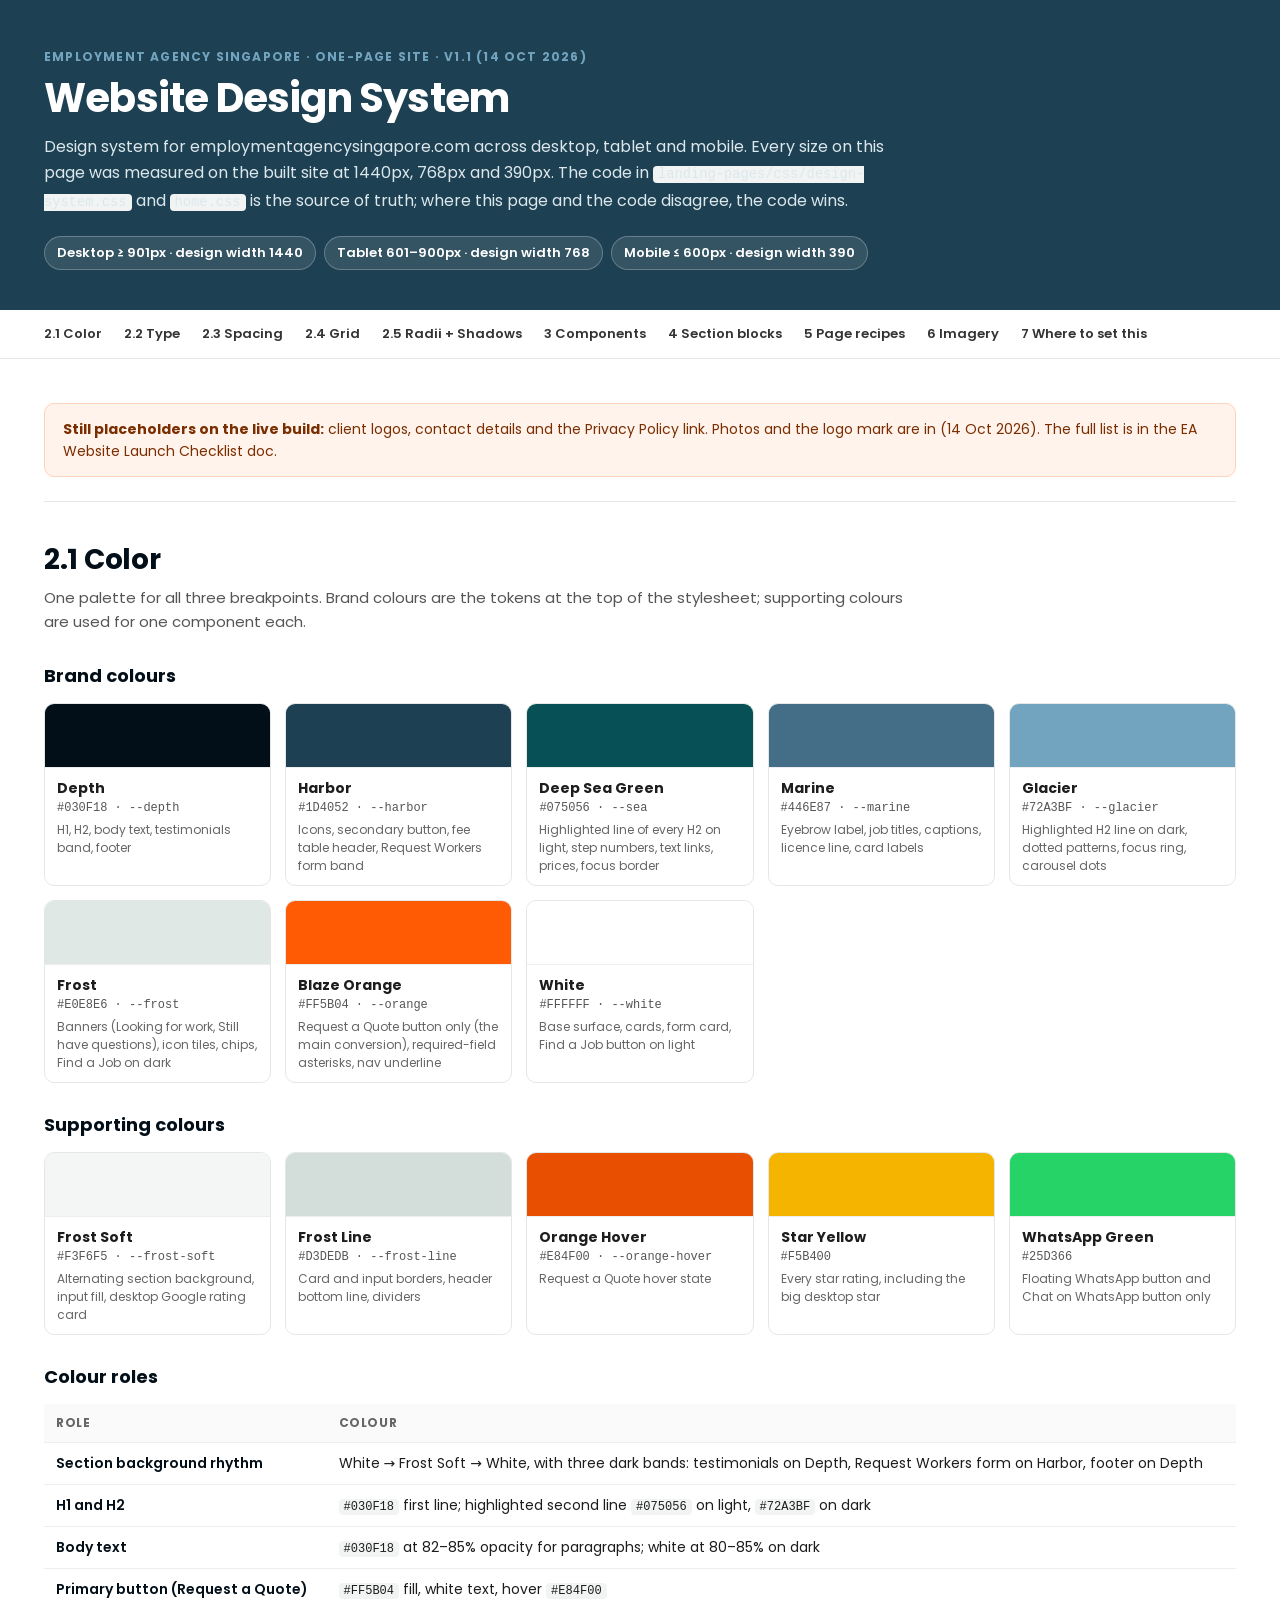
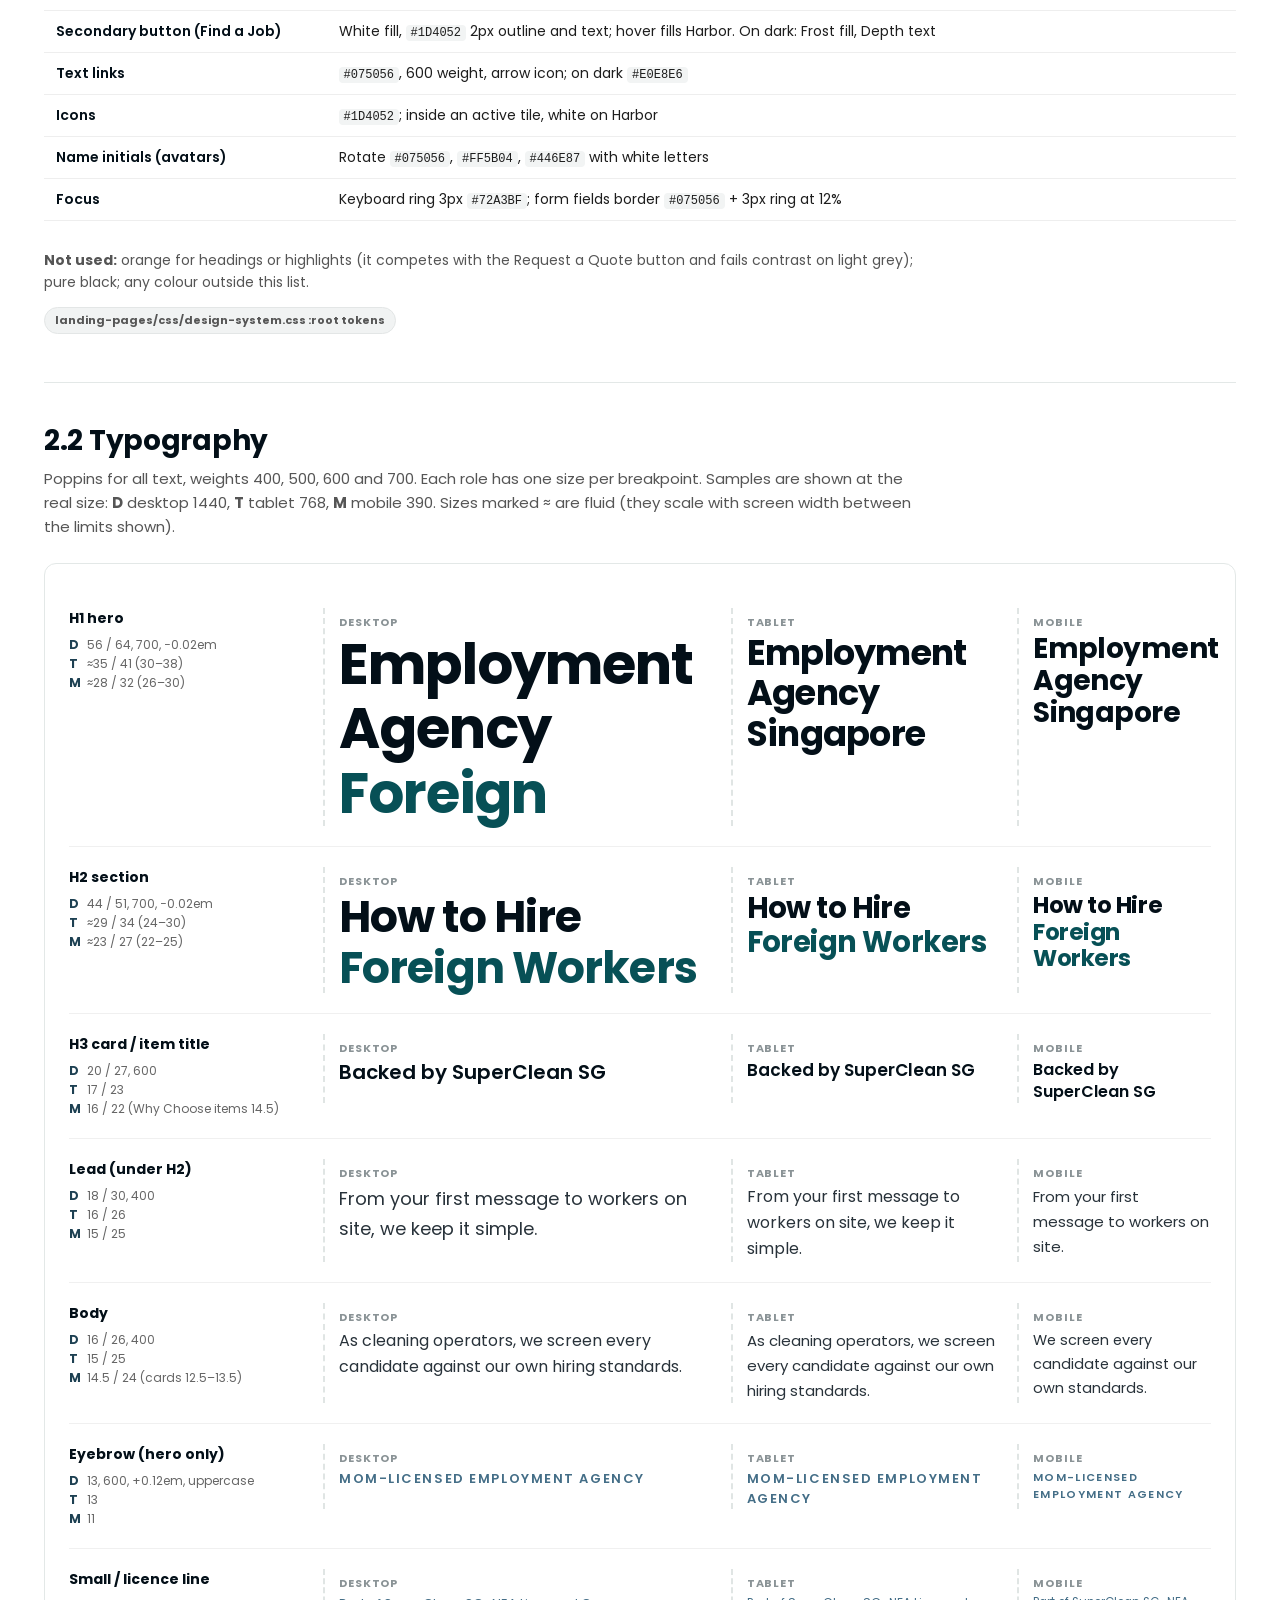
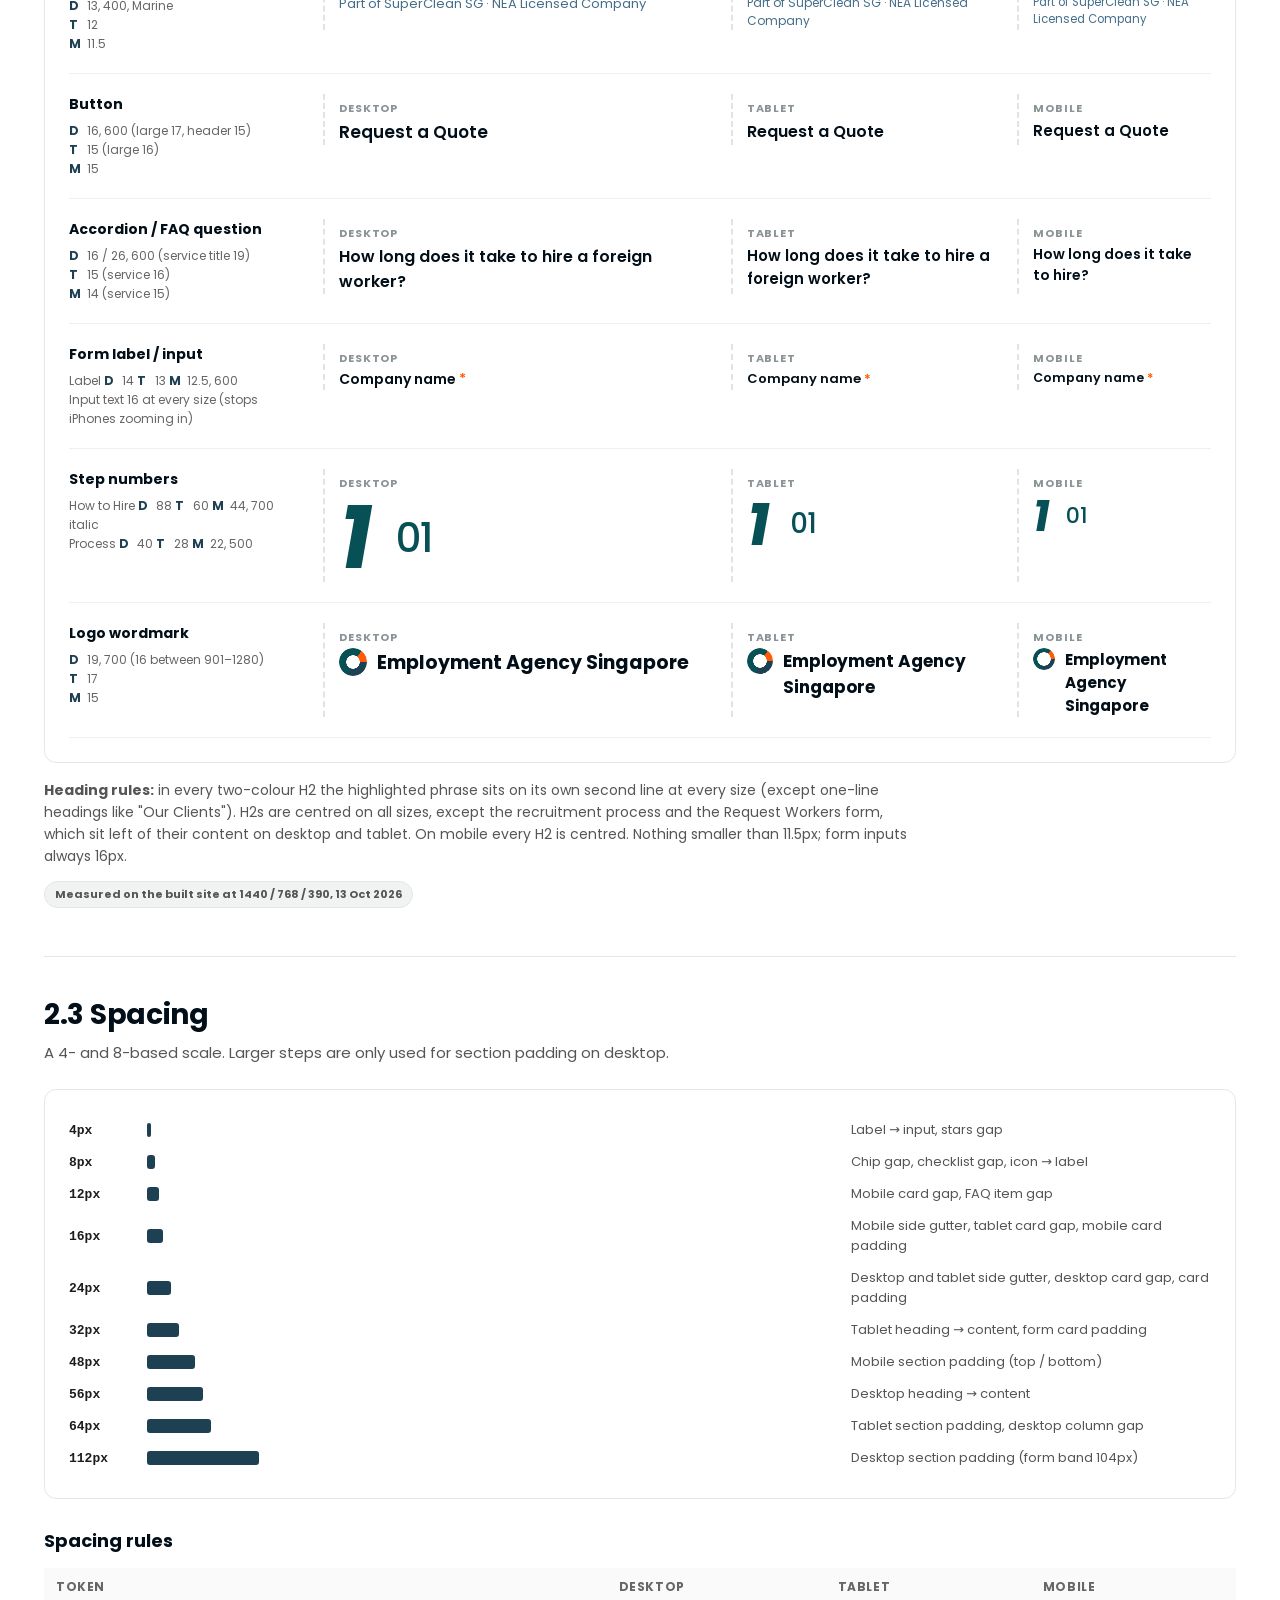
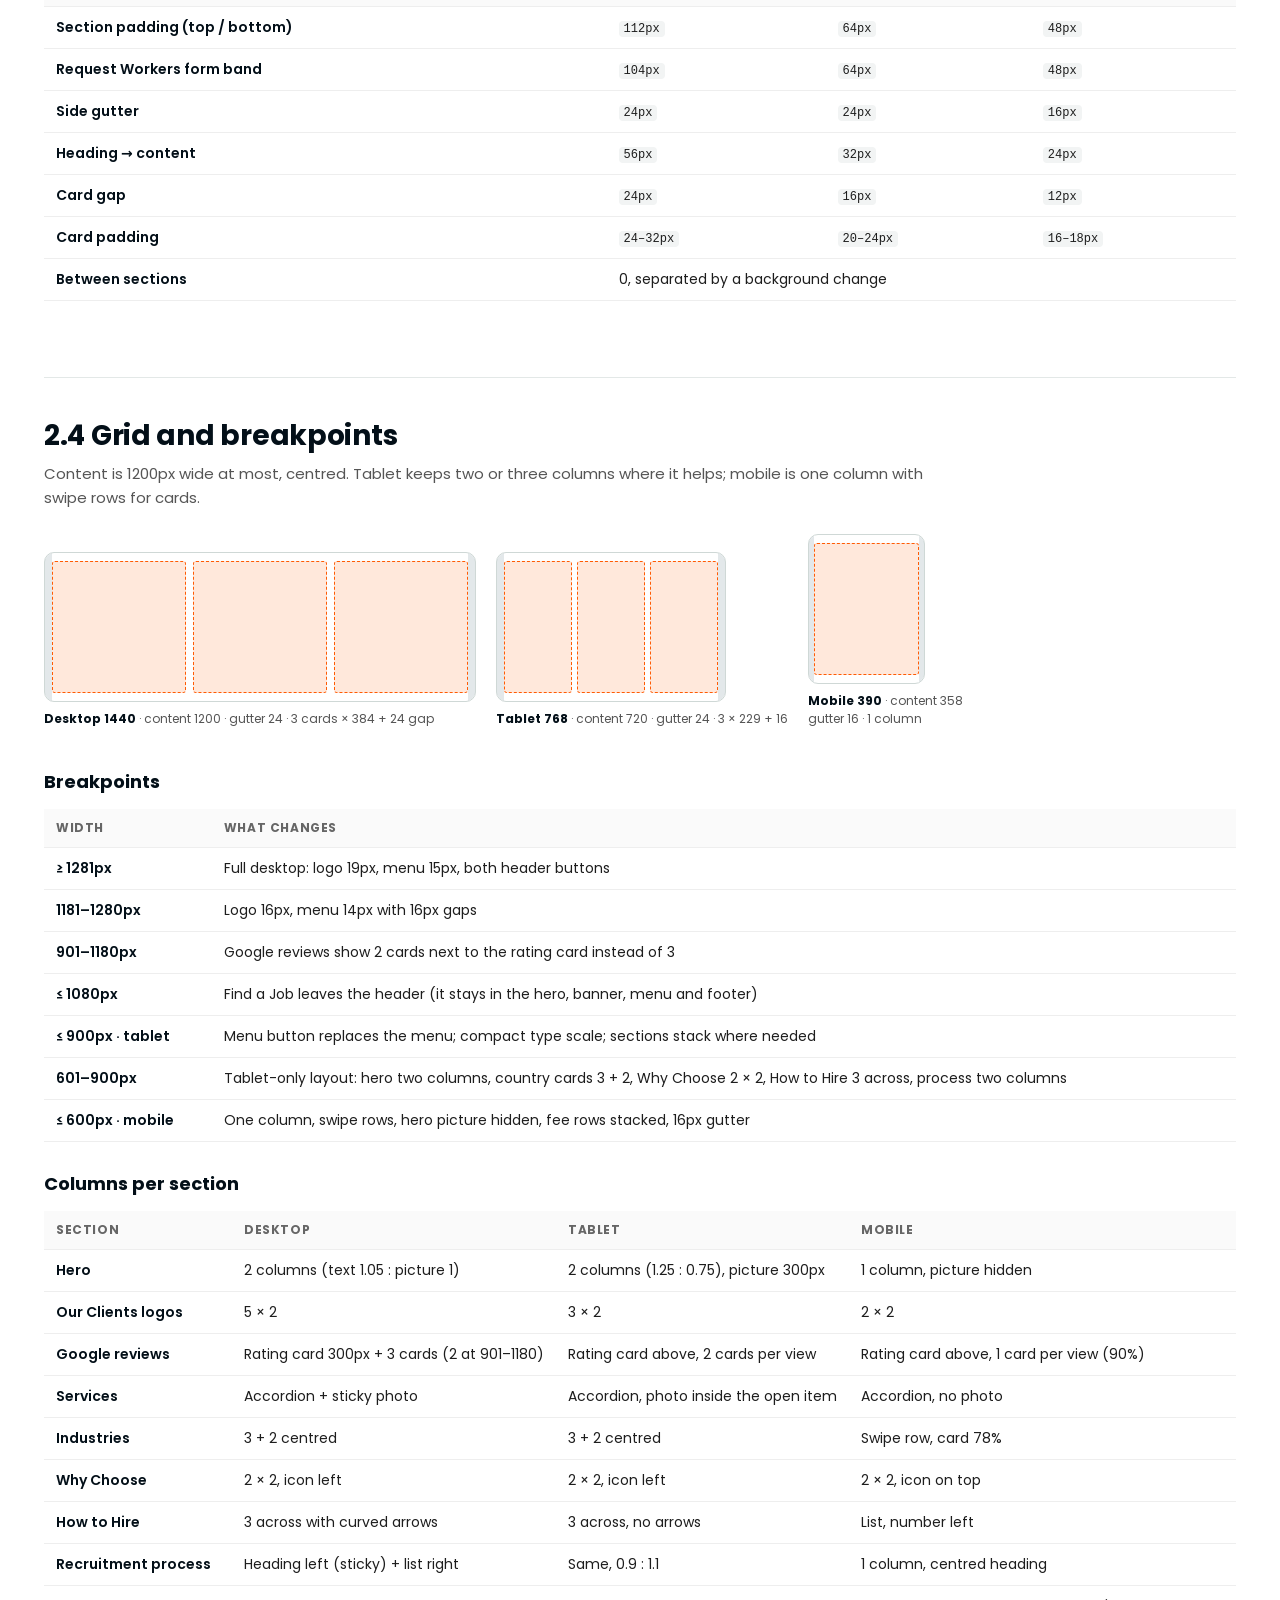
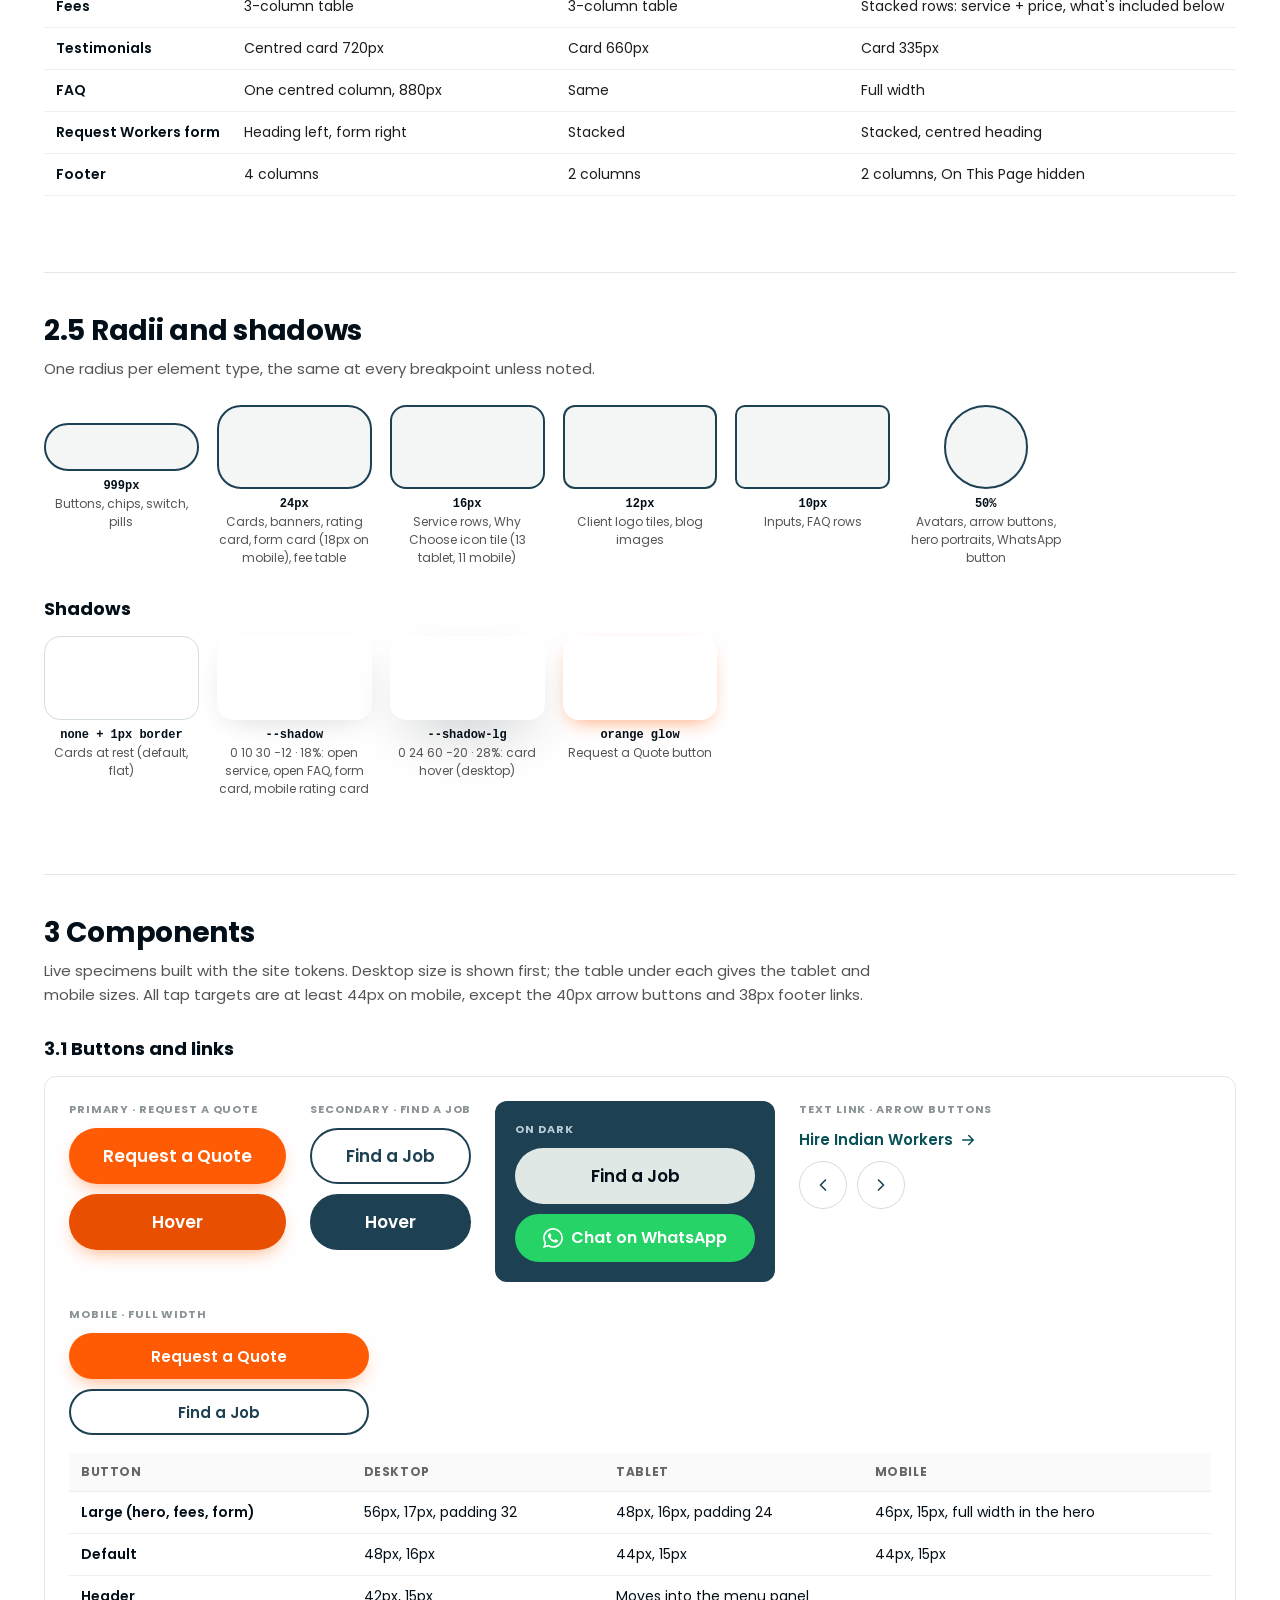
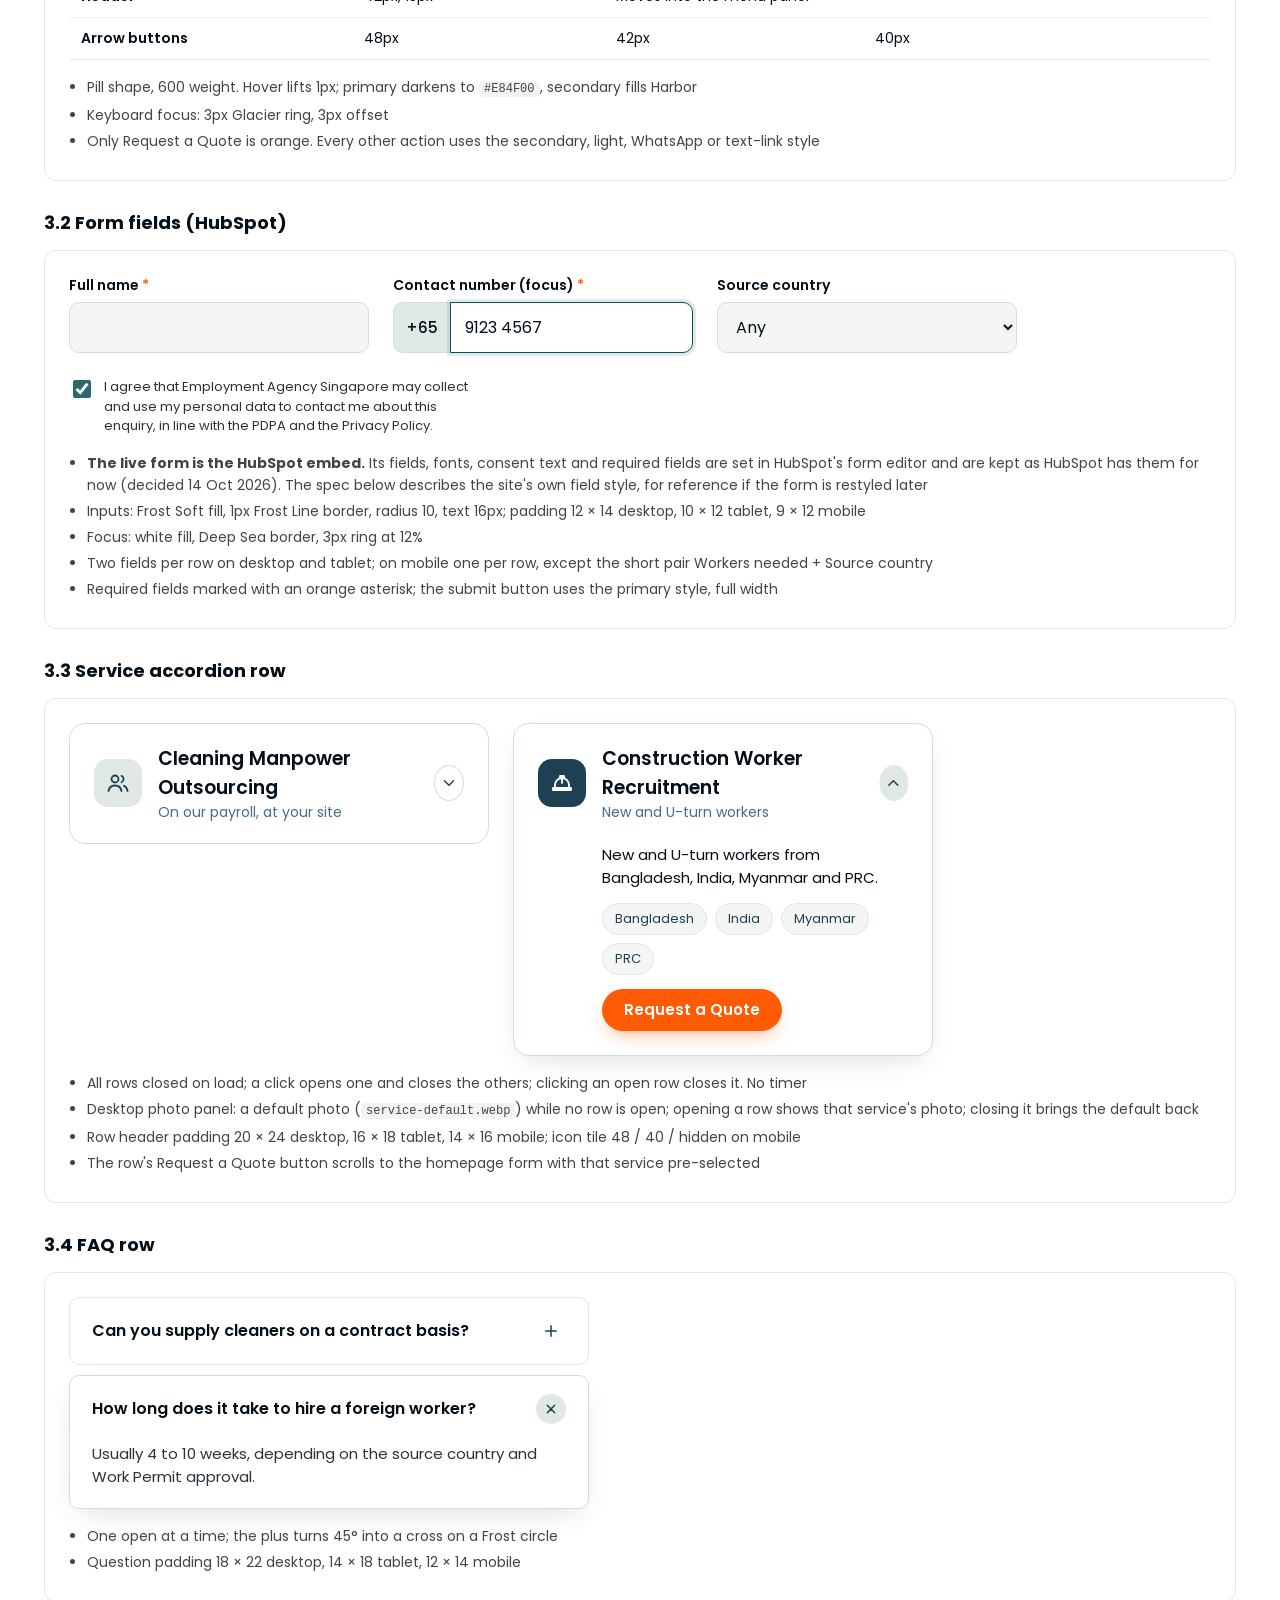
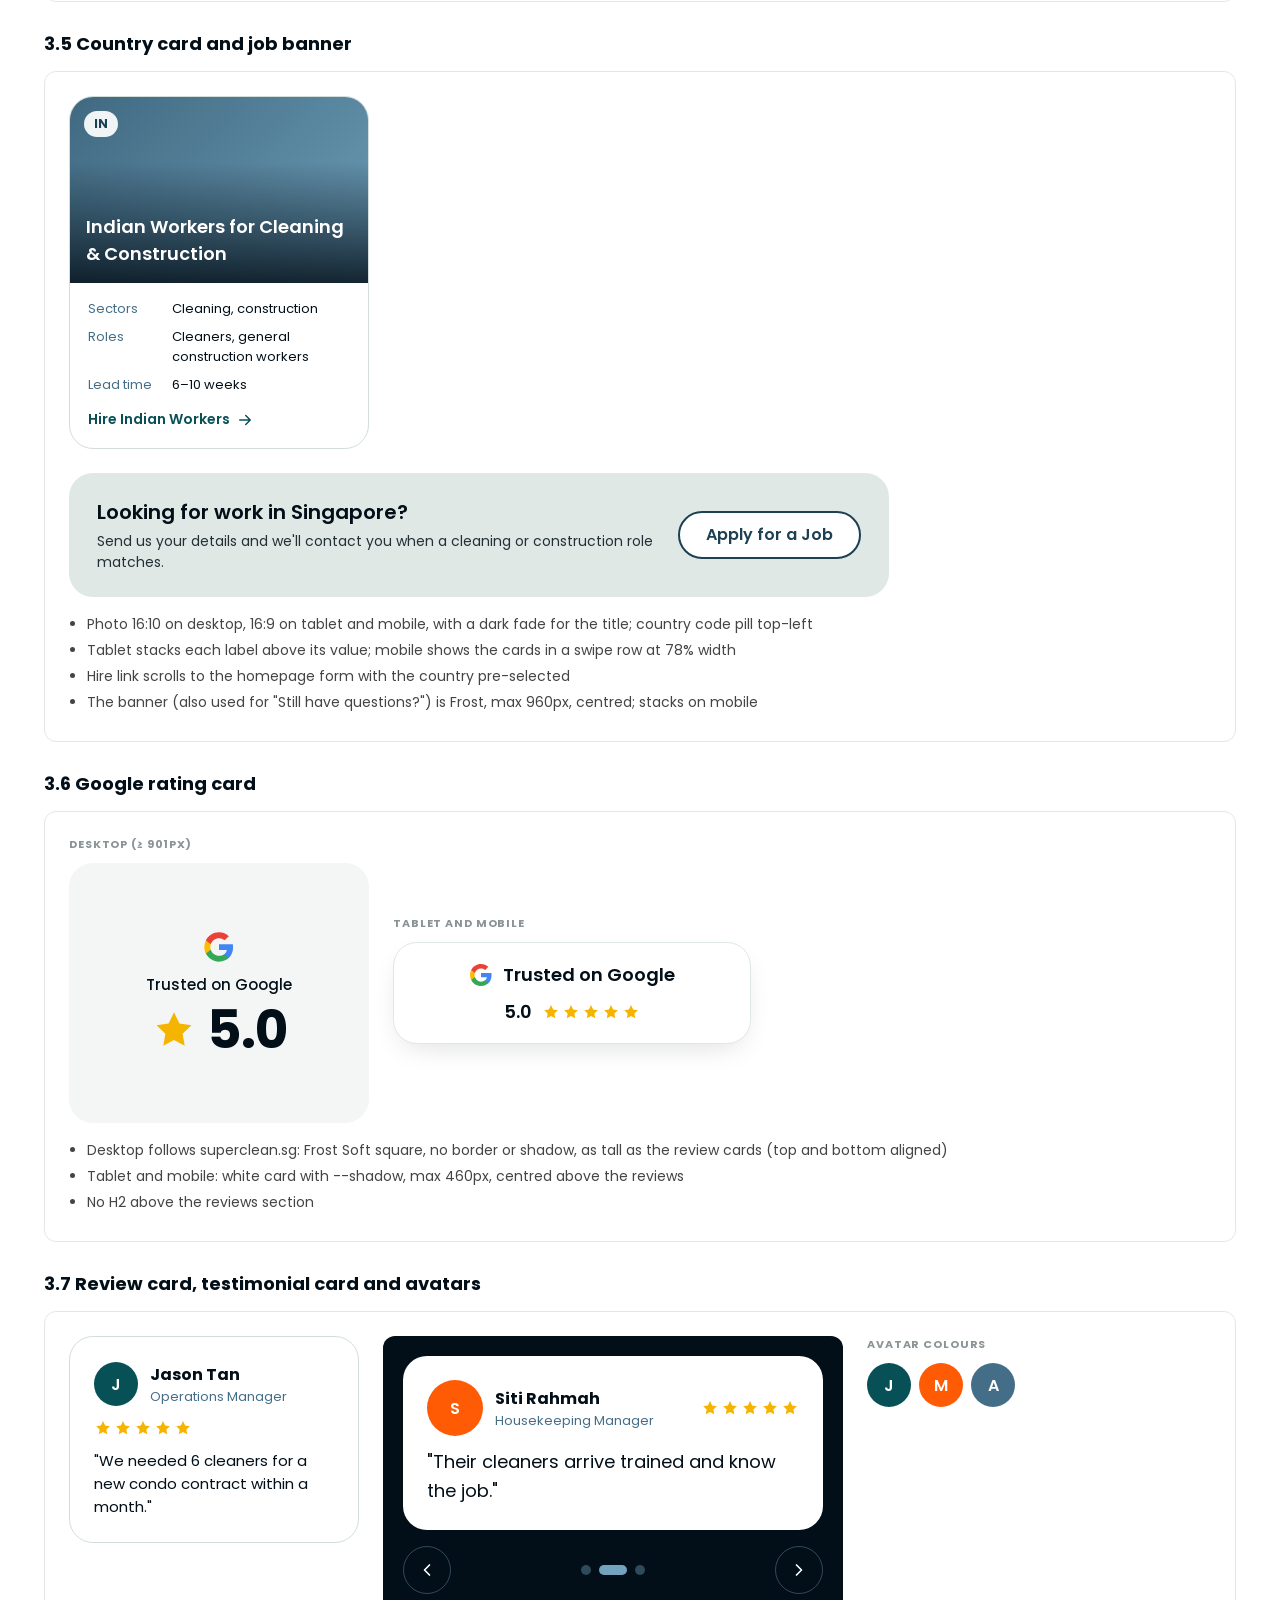
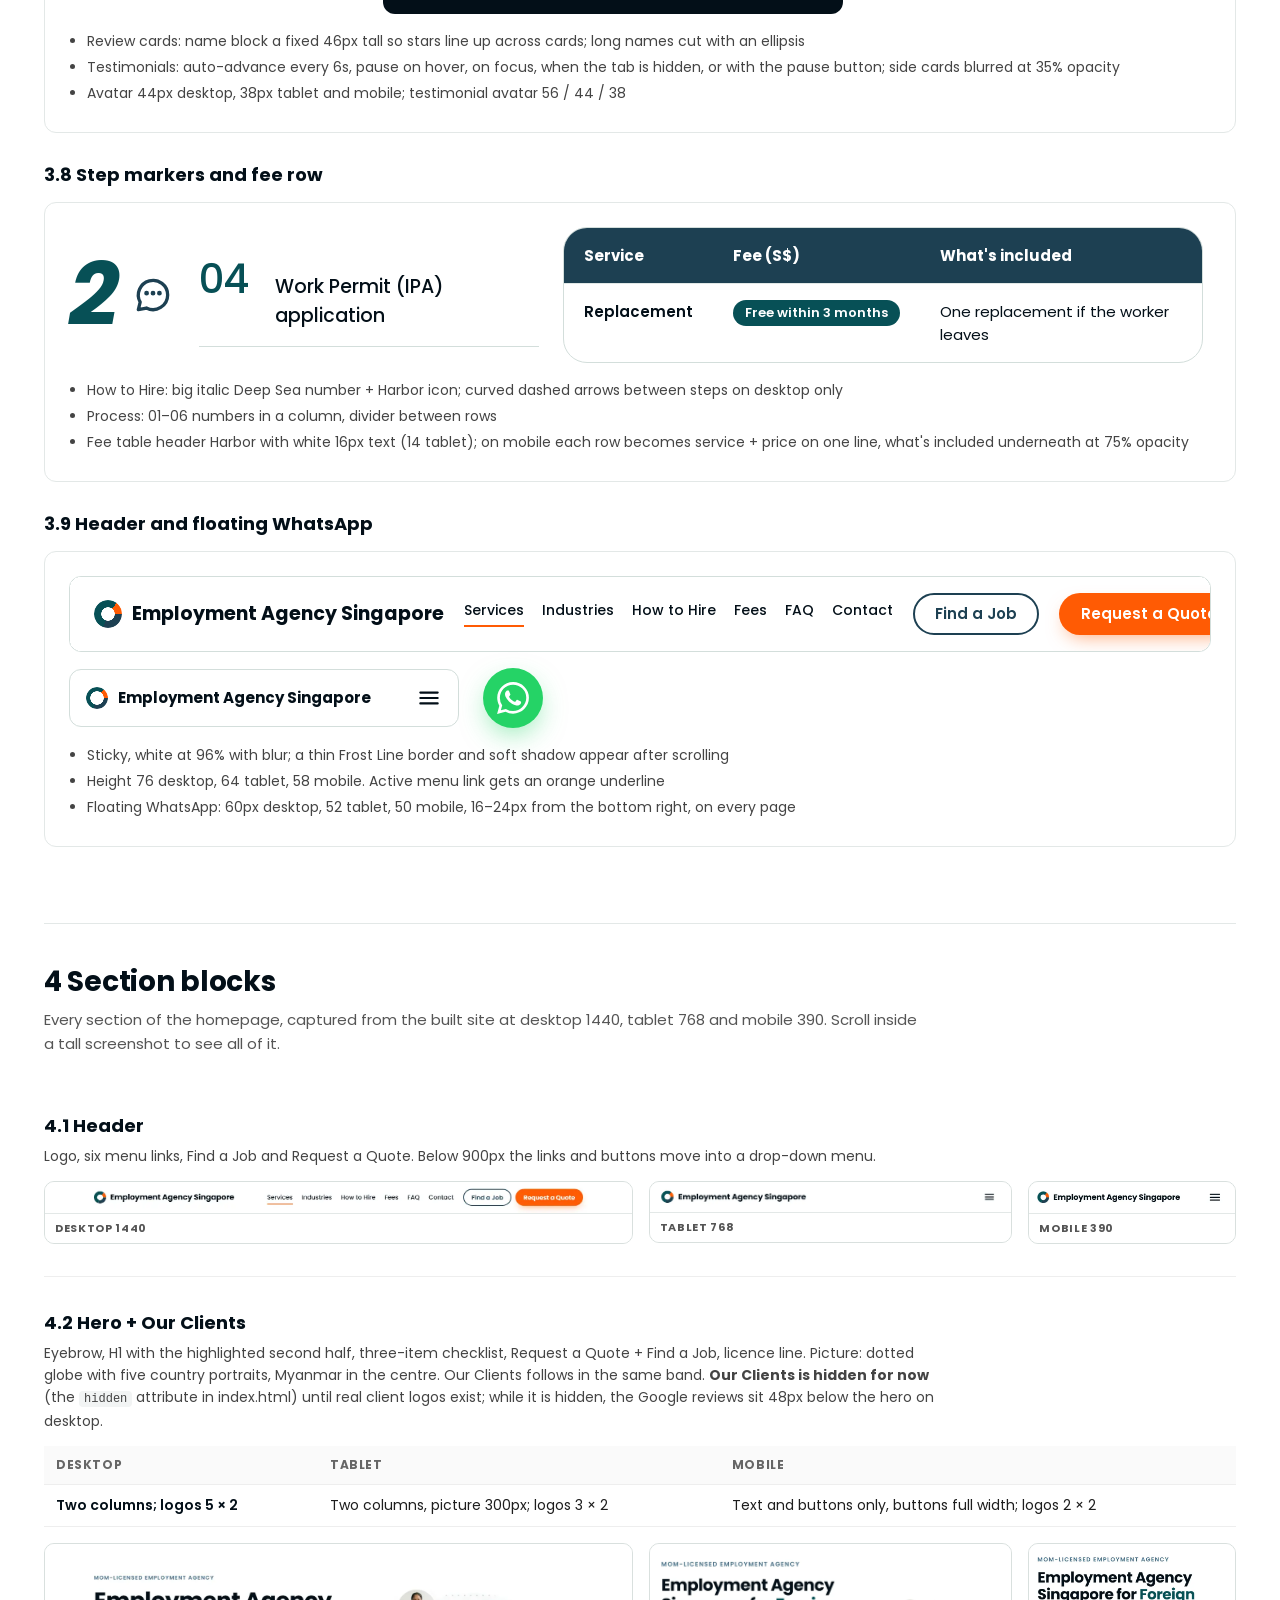
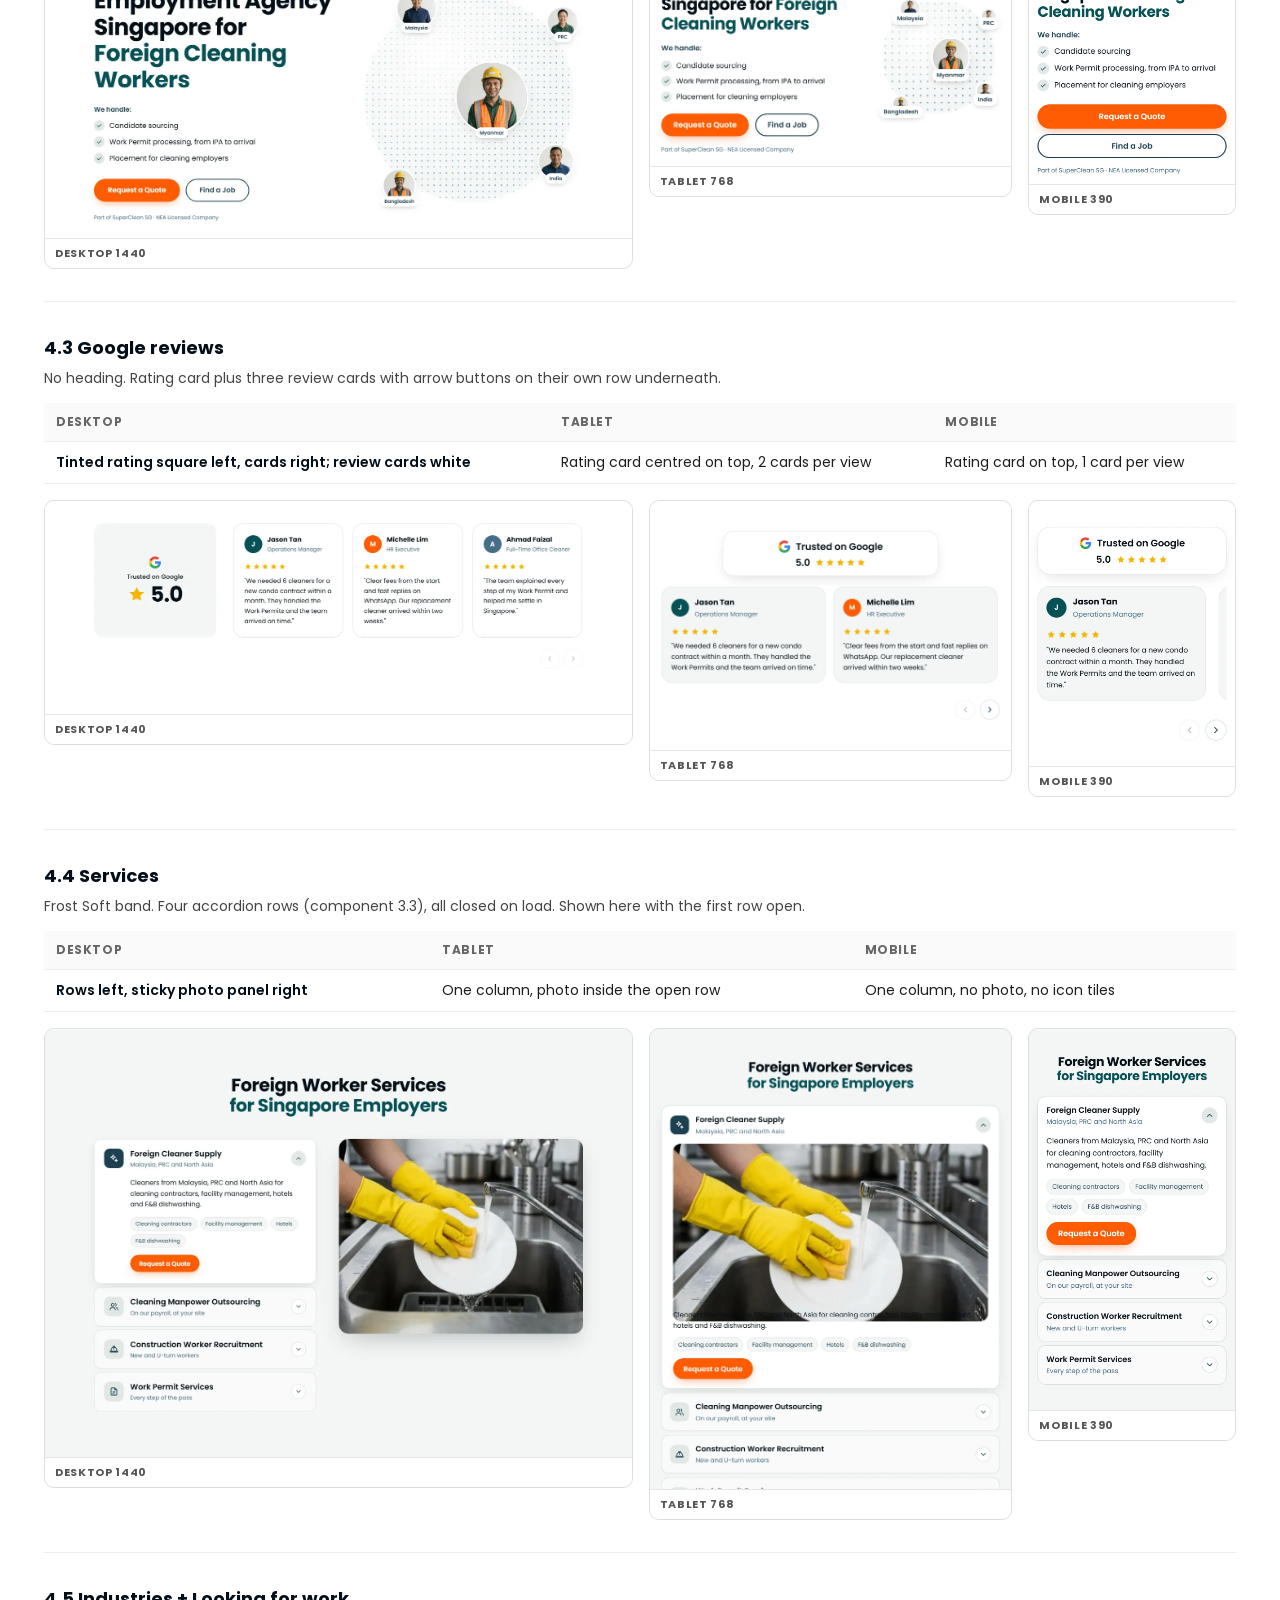
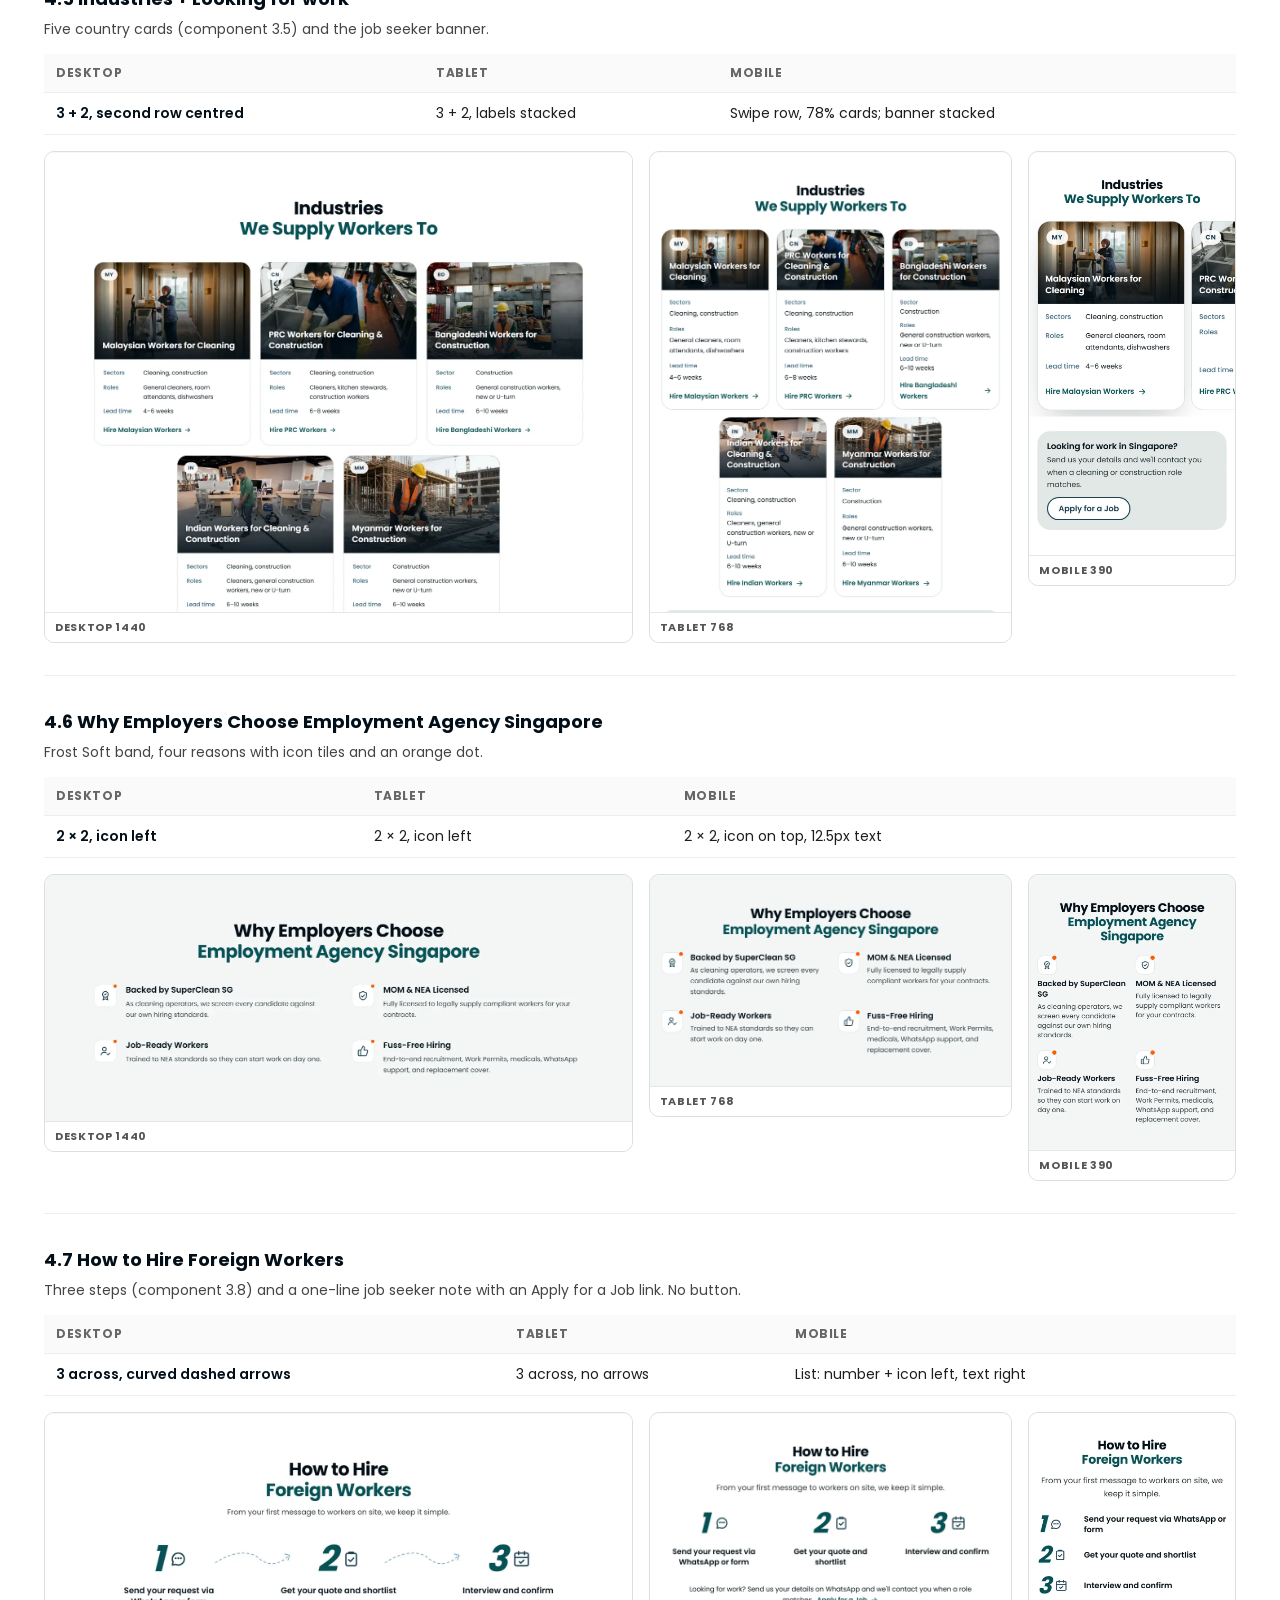
==== process/design-system.html @ 19129806 "New photos: Malaysia, Myanmar, India heroes; services default; Bangladesh - Hero portraits for Malay" ====
<!DOCTYPE html>
<html lang="en">
<head>
<meta charset="utf-8">
<meta name="viewport" content="width=device-width, initial-scale=1">
<title>Employment Agency Singapore Design System</title>
<link rel="preconnect" href="https://fonts.googleapis.com">
<link rel="preconnect" href="https://fonts.gstatic.com" crossorigin>
<link href="https://fonts.googleapis.com/css2?family=Poppins:wght@400;500;600;700&display=swap" rel="stylesheet">
<style>
/* ---------- Doc chrome (same layout as the SuperClean SG design-system pages) ---------- */
*{box-sizing:border-box}
[id]{scroll-margin-top:64px}
body{margin:0;font-family:Poppins,system-ui,sans-serif;color:#1d1d1d;background:#fff;-webkit-font-smoothing:antialiased}
code{font-family:ui-monospace,SFMono-Regular,Menlo,monospace;font-size:.86em;background:#f2f4f4;padding:1px 5px;border-radius:4px}
.ds-header{background:#1D4052;color:#fff}
.ds-header-inner{max-width:1240px;margin:0 auto;padding:48px 24px 40px}
.ds-kicker{margin:0 0 8px;font-size:12px;font-weight:700;letter-spacing:.1em;text-transform:uppercase;color:#72A3BF}
.ds-header h1{margin:0 0 12px;font-size:40px;line-height:48px;font-weight:700;letter-spacing:-.02em}
.lede{max-width:860px;margin:0 0 20px;font-size:16px;line-height:26px;color:#DCE7EC}
.bp-pills{display:flex;flex-wrap:wrap;gap:8px}
.bp-pills span{padding:6px 12px;border-radius:100px;font-size:13px;font-weight:600;background:rgba(255,255,255,.1);border:1px solid rgba(255,255,255,.25)}
.ds-nav{position:sticky;top:0;z-index:50;background:#fff;border-bottom:1px solid #e3e8e7}
.ds-nav-inner{max-width:1240px;margin:0 auto;padding:0 24px;display:flex;gap:22px;overflow-x:auto}
.ds-nav a{flex:none;padding:14px 0 12px;font-size:13px;font-weight:600;color:#333;text-decoration:none;border-bottom:2px solid transparent}
.ds-nav a:hover{color:#030F18;border-bottom-color:#FF5B04}
main{max-width:1240px;margin:0 auto;padding:24px 24px 80px}
.ds-section{padding:40px 0 24px;border-top:1px solid #e3e8e7;margin-top:24px}
.ds-section>h2{margin:0 0 8px;font-size:28px;line-height:36px;font-weight:700;color:#030F18;letter-spacing:-.01em}
.section-note{margin:0 0 24px;max-width:880px;font-size:15px;line-height:24px;color:#555}
.ds-sub{margin:28px 0}
.ds-sub>h3{margin:0 0 14px;font-size:18px;font-weight:700;color:#030F18}
.specimen{border:1px solid #e3e8e7;border-radius:12px;padding:24px;background:#fff}
.spec-caption{margin:16px 0 0;font-size:14px;line-height:22px;color:#555;max-width:880px}
.source-label{display:inline-block;margin-top:14px;padding:4px 10px;border-radius:100px;background:#f1f3f3;border:1px solid #e3e6e6;font-size:11px;font-weight:700;color:#555}
.notice{margin:20px 0;padding:14px 18px;border-radius:10px;font-size:14px;line-height:22px}
.notice.info{background:#EEF4F6;border:1px solid #CFE0E7;color:#1D4052}
.notice.todo{background:#FFF3EC;border:1px solid #FFD3BA;color:#7A2E00}
table.ds-table{width:100%;border-collapse:collapse;font-size:14px}
.ds-table th,.ds-table td{text-align:left;padding:10px 12px;border-bottom:1px solid #eee;vertical-align:top}
.ds-table th{font-size:12px;text-transform:uppercase;letter-spacing:.05em;color:#666;background:#fafafa}
.ds-table td:first-child{font-weight:600;color:#030F18}
.table-wrap{overflow-x:auto}
.vlabel{font-size:11px;font-weight:700;color:#8a9396;text-transform:uppercase;letter-spacing:.08em}
.demo-row{display:flex;flex-wrap:wrap;gap:24px;align-items:flex-start}
.demo-col{display:flex;flex-direction:column;gap:10px}
.state-list{margin:16px 0 0;padding-left:18px;font-size:14px;line-height:22px;color:#444}
.state-list li{margin:4px 0}
/* swatches */
.swatch-grid{display:grid;grid-template-columns:repeat(auto-fill,minmax(210px,1fr));gap:14px}
.swatch{border:1px solid #e3e8e7;border-radius:10px;overflow:hidden}
.swatch .sw{height:64px;border-bottom:1px solid #eee}
.swatch .meta{padding:10px 12px}
.swatch .name{margin:0;font-size:14px;font-weight:700}
.swatch .hex{margin:2px 0 6px;font-family:ui-monospace,monospace;font-size:12px;color:#555}
.swatch .note{margin:0;font-size:12px;line-height:18px;color:#666}
/* type ramp */
.ramp-row{display:grid;grid-template-columns:230px 1fr;gap:24px;padding:20px 0;border-bottom:1px solid #f0f0f0;align-items:start}
.ramp-meta .role{display:block;font-weight:700;font-size:14px;color:#030F18}
.ramp-meta .vals{display:block;margin-top:6px;font-size:12px;line-height:19px;color:#666}
.ramp-meta .vals b{display:inline-block;width:18px;color:#1D4052}
.ramp-samples{display:grid;grid-template-columns:minmax(0,1.6fr) minmax(0,1.1fr) minmax(0,.8fr);gap:20px}
.ramp-samples>div{border-left:2px dashed #e0e5e4;padding-left:14px;min-width:0}
.ramp-samples p{margin:6px 0 0}
.ramp-samples .x-logo{white-space:normal;align-items:flex-start}
.ramp-samples .x-mark{flex:none}
/* spacing */
.space-row{display:grid;grid-template-columns:64px 1fr 360px;gap:14px;align-items:center;padding:6px 0}
.space-row .px{font-family:ui-monospace,monospace;font-size:13px;font-weight:700}
.space-row .bar{height:14px;background:#1D4052;border-radius:3px}
.space-row .use{font-size:13px;color:#555}
/* radii + shadows */
.radius-grid,.shadow-grid{display:grid;grid-template-columns:repeat(auto-fill,minmax(150px,1fr));gap:18px;text-align:center;font-size:12px;color:#555}
.radius-item .box,.shadow-item .box{height:84px;border:2px solid #1D4052;margin-bottom:8px;background:#F3F6F5}
.shadow-item .box{border:0;background:#fff;border-radius:16px}
.val{display:block;font-family:ui-monospace,monospace;font-weight:700;color:#030F18;margin-bottom:2px}
/* breakpoint frames */
.frames{display:flex;flex-wrap:wrap;gap:20px;align-items:flex-end}
.frame-box{border:1px solid #cfd8d6;border-radius:10px;position:relative;background:#fff;overflow:hidden}
.frame-box .cols{position:absolute;inset:8px var(--g);display:grid;gap:var(--gap)}
.frame-box .cols div{background:rgba(255,91,4,.14);border:1px dashed #FF5B04;border-radius:3px}
.frame-box .gut{position:absolute;top:0;bottom:0;width:var(--g);background:rgba(29,64,82,.12)}
.frame-cap{margin-top:8px;font-size:12px;line-height:18px;color:#555}
.frame-cap b{color:#030F18}
/* section block galleries */
.block{padding:32px 0;border-bottom:1px solid #eee}
.block h4{margin:0 0 6px;font-size:18px;color:#030F18}
.block .lead-note{margin:0 0 14px;font-size:14px;line-height:22px;color:#444;max-width:900px}
.bp-table{margin:0 0 16px}
.gallery{display:grid;grid-template-columns:minmax(0,1.7fr) minmax(0,1.05fr) minmax(0,.6fr);gap:16px;align-items:start}
.shot{margin:0;border:1px solid #d9e0de;border-radius:10px;overflow:hidden;background:#f6f8f8}
.shot .scroll{max-height:460px;overflow-y:auto}
.shot img{display:block;width:100%;height:auto}
.shot figcaption{padding:6px 10px;font-size:11px;font-weight:700;color:#555;border-top:1px solid #e3e8e7;background:#fff;text-transform:uppercase;letter-spacing:.06em}
@media (max-width:900px){.ramp-row{grid-template-columns:1fr}.ramp-samples{grid-template-columns:1fr}.gallery{grid-template-columns:1fr}.space-row{grid-template-columns:52px 1fr}.space-row .use{grid-column:1/-1}}

/* =================================================================
   SITE TOKENS (copied from landing-pages/css/design-system.css :root)
   ================================================================= */
:root{
  --depth:#030f18; --harbor:#1d4052; --marine:#446e87; --glacier:#72a3bf; --frost:#e0e8e6; --sea:#075056; --orange:#ff5b04; --white:#fff;
  --orange-hover:#e84f00; --frost-soft:#f3f6f5; --frost-line:#d3dedb; --star:#f5b400; --wa:#25d366;
  --radius-sm:10px; --radius:16px; --radius-lg:24px;
  --shadow:0 10px 30px -12px rgba(3,15,24,.18); --shadow-lg:0 24px 60px -20px rgba(3,15,24,.28);
}
/* ---------- Specimens: built with the site tokens ---------- */
.x{font-family:Poppins,sans-serif;color:var(--depth)}
.x p{margin:0}
.x-h1{font-weight:700;letter-spacing:-.02em;color:var(--depth);line-height:1.15}
.x-h2{font-weight:700;letter-spacing:-.02em;color:var(--depth);line-height:1.15}
.x-h3{font-weight:600;color:var(--depth);line-height:1.35}
.x-accent{color:var(--sea);display:block}
.x-eyebrow{font-weight:600;letter-spacing:.12em;text-transform:uppercase;color:var(--marine)}
.x-small{color:var(--marine)}
.x-btn{white-space:nowrap;display:inline-flex;align-items:center;justify-content:center;gap:8px;border-radius:999px;font:600 16px/1 Poppins,sans-serif;border:2px solid transparent;padding:0 26px;min-height:48px;text-decoration:none;cursor:pointer;transition:background .2s,color .2s,transform .2s}
.x-btn:hover{transform:translateY(-1px)}
.x-btn:focus-visible{outline:3px solid var(--glacier);outline-offset:3px}
.x-btn.lg{min-height:56px;padding:0 32px;font-size:17px}
.x-btn.sm{min-height:42px;padding:0 20px;font-size:15px}
.x-btn.m{min-height:46px;font-size:15px;width:100%}
.x-primary{background:var(--orange);color:#fff;box-shadow:0 8px 20px -8px rgba(255,91,4,.6)}
.x-primary:hover,.x-primary.is-hover{background:var(--orange-hover)}
.x-secondary{background:#fff;color:var(--harbor);border-color:var(--harbor)}
.x-secondary:hover,.x-secondary.is-hover{background:var(--harbor);color:#fff}
.x-light{background:var(--frost);color:var(--depth)}
.x-wa{background:var(--wa);color:#fff}
.x-link{display:inline-flex;align-items:center;gap:6px;font-weight:600;color:var(--sea);text-decoration:none;font-size:15px}
.x-round{width:48px;height:48px;border-radius:50%;display:grid;place-items:center;background:#fff;color:var(--harbor);border:1px solid var(--frost-line)}
.x-round.dark{background:transparent;color:#fff;border-color:rgba(114,163,191,.4)}
.x-field{display:grid;gap:6px;width:300px;max-width:100%}
.x-field label{font-size:14px;font-weight:600}
.x-field .req{color:var(--orange)}
.x-input{width:100%;font:400 16px Poppins,sans-serif;padding:12px 14px;border:1px solid var(--frost-line);border-radius:10px;background:var(--frost-soft);color:var(--depth)}
.x-input.focus{outline:none;border-color:var(--sea);background:#fff;box-shadow:0 0 0 3px rgba(7,80,86,.12)}
.x-phone{display:flex}.x-phone span{display:grid;place-items:center;padding:0 12px;border:1px solid var(--frost-line);border-right:0;border-radius:10px 0 0 10px;background:var(--frost);font-size:15px;font-weight:500}
.x-phone .x-input{border-radius:0 10px 10px 0}
.x-consent{display:flex;gap:10px;font-size:13px;line-height:1.5;max-width:420px;opacity:.85}
.x-consent input{width:18px;height:18px;accent-color:var(--sea);flex:none}
.x-chip{display:inline-block;font-size:13px;padding:5px 12px;border-radius:999px;background:var(--frost-soft);border:1px solid var(--frost);color:var(--harbor)}
.x-svc{width:420px;max-width:100%;border:1px solid var(--frost-line);border-radius:16px;background:rgba(255,255,255,.55)}
.x-svc.open{background:#fff;box-shadow:var(--shadow)}
.x-svc-head{display:flex;align-items:center;gap:16px;padding:20px 24px}
.x-svc-ico{width:48px;height:48px;border-radius:14px;display:grid;place-items:center;background:var(--frost);color:var(--harbor);flex:none}
.x-svc.open .x-svc-ico{background:var(--harbor);color:#fff}
.x-svc-t strong{display:block;font-size:19px;font-weight:600}.x-svc-t small{display:block;font-size:14px;color:var(--marine)}
.x-chev{margin-left:auto;width:36px;height:36px;border-radius:50%;display:grid;place-items:center;border:1px solid var(--frost-line);background:#fff;color:var(--harbor)}
.x-svc.open .x-chev{transform:rotate(180deg);background:var(--frost);border-color:transparent}
.x-svc-body{padding:0 24px 24px 88px;display:grid;gap:14px;font-size:15px}
.x-faq{width:520px;max-width:100%;border:1px solid var(--frost);border-radius:10px;background:#fff}
.x-faq.open{border-color:var(--frost-line);box-shadow:var(--shadow)}
.x-faq-q{display:flex;justify-content:space-between;align-items:center;gap:16px;padding:18px 22px;font-weight:600}
.x-faq-ico{width:30px;height:30px;border-radius:50%;display:grid;place-items:center;color:var(--harbor)}
.x-faq.open .x-faq-ico{transform:rotate(45deg);background:var(--frost)}
.x-faq-a{padding:0 22px 20px;font-size:15px;opacity:.85}
.x-country{width:300px;max-width:100%;border:1px solid var(--frost-line);border-radius:24px;overflow:hidden;background:#fff}
.x-country .ph{aspect-ratio:16/10;position:relative;display:flex;align-items:flex-end;padding:16px;background:linear-gradient(to top,rgba(3,15,24,.85),rgba(3,15,24,.05) 65%),linear-gradient(135deg,var(--marine),var(--glacier))}
.x-country .code{position:absolute;top:14px;left:14px;font-size:12px;font-weight:700;background:rgba(255,255,255,.92);color:var(--harbor);padding:4px 10px;border-radius:999px}
.x-country h5{margin:0;color:#fff;font-size:18px;font-weight:600}
.x-country dl{margin:0;padding:16px 18px 4px;display:grid;gap:8px;font-size:13px}
.x-country dl div{display:grid;grid-template-columns:76px 1fr;gap:8px}.x-country dt{color:var(--marine)}.x-country dd{margin:0}
.x-country .x-link{margin:10px 18px 18px;font-size:14px}
.x-rating-d{width:300px;min-height:260px;border-radius:24px;background:var(--frost-soft);display:flex;flex-direction:column;align-items:center;justify-content:center;gap:8px}
.x-rating-d .t{font-size:15px;font-weight:500;display:flex;flex-direction:column;align-items:center;gap:10px}
.x-rating-d .s{display:flex;align-items:center;gap:10px;font-size:52px;font-weight:700;letter-spacing:-.02em;line-height:1}
.x-rating-m{width:358px;max-width:100%;border-radius:24px;background:#fff;border:1px solid var(--frost);box-shadow:var(--shadow);padding:18px 16px;display:flex;flex-direction:column;align-items:center;gap:10px}
.x-rating-m .t{display:flex;align-items:center;gap:10px;font-size:18px;font-weight:600}
.x-rating-m .s{display:flex;align-items:center;gap:10px;font-size:18px;font-weight:600}
.x-stars{display:flex;gap:2px;color:var(--star)}
.x-review{width:290px;max-width:100%;border:1px solid var(--frost-line);border-radius:24px;background:#fff;padding:24px;display:flex;flex-direction:column;gap:12px}
.x-review header{display:flex;align-items:center;gap:12px;min-height:46px}
.x-review strong{display:block;font-size:16px}.x-review small{display:block;font-size:13px;color:var(--marine)}
.x-avatar{width:44px;height:44px;border-radius:50%;display:grid;place-items:center;font-weight:600;color:#fff;flex:none}
.x-step{display:flex;align-items:center;gap:12px}
.x-step b{font-size:88px;font-weight:700;font-style:italic;line-height:1;color:var(--sea)}
.x-pnum{font-size:40px;font-weight:500;letter-spacing:-.02em;color:var(--sea);line-height:1}
.x-fee{width:640px;max-width:100%;border:1px solid var(--frost-line);border-radius:24px;overflow:hidden;font-size:15px}
.x-fee table{width:100%;border-collapse:collapse}
.x-fee th,.x-fee td{padding:16px 20px;text-align:left;vertical-align:top;border-top:1px solid var(--frost)}
.x-fee thead th{background:var(--harbor);color:#fff;font-size:15px;border-top:0}
.x-fee td:nth-child(2){color:var(--sea);font-weight:600}
.x-pill{white-space:nowrap;display:inline-block;background:var(--sea);color:#fff;font-size:13px;padding:3px 12px;border-radius:999px}
.x-header{display:flex;align-items:center;gap:20px;overflow-x:auto;height:76px;padding:0 24px;background:#fff;border:1px solid var(--frost-line);border-radius:12px}
.x-logo{display:inline-flex;align-items:center;gap:10px;font-weight:700;font-size:19px;white-space:nowrap}
.x-mark{width:28px;height:28px;border-radius:50%;background:conic-gradient(from 200deg,var(--sea) 0 55%,var(--orange) 55% 70%,var(--harbor) 70% 100%);-webkit-mask:radial-gradient(circle,transparent 6.5px,#000 7px);mask:radial-gradient(circle,transparent 6.5px,#000 7px)}
.x-nav{display:flex;gap:18px;margin-left:auto;font-size:14px;font-weight:500;white-space:nowrap}
.x-nav span:first-child{border-bottom:2px solid var(--orange);padding-bottom:4px}
.x-seg{display:grid;grid-template-columns:1fr 1fr;gap:4px;padding:4px;border-radius:999px;background:var(--frost);width:360px;max-width:100%}
.x-seg span{min-height:44px;border-radius:999px;display:grid;place-items:center;font-size:14px;font-weight:600;color:var(--harbor)}
.x-seg span.on{background:#fff;color:var(--depth);box-shadow:0 2px 10px -4px rgba(3,15,24,.3)}
.x-banner{width:100%;max-width:820px;display:flex;align-items:center;justify-content:space-between;gap:24px;padding:24px 28px;border-radius:24px;background:var(--frost)}
.x-banner h5{margin:0 0 4px;font-size:20px;font-weight:600}
.x-banner p{font-size:14px;opacity:.85}
.x-waf{width:60px;height:60px;border-radius:50%;background:var(--wa);display:grid;place-items:center;color:#fff;box-shadow:0 10px 28px -6px rgba(37,211,102,.55)}
.dark-stage{background:var(--harbor);padding:20px;border-radius:12px}
.depth-stage{background:var(--depth);padding:20px;border-radius:12px}
</style>
</head>
<body>

<!-- Icon set used on the page specimens (same drawings as the site's sprite) -->
<svg width="0" height="0" style="position:absolute" aria-hidden="true"><defs>
  <symbol id="i-arrow" viewBox="0 0 24 24"><path d="M5 12h14M13 6l6 6-6 6" fill="none" stroke="currentColor" stroke-width="2" stroke-linecap="round" stroke-linejoin="round"/></symbol>
  <symbol id="i-left" viewBox="0 0 24 24"><path d="M15 6l-6 6 6 6" fill="none" stroke="currentColor" stroke-width="2" stroke-linecap="round" stroke-linejoin="round"/></symbol>
  <symbol id="i-right" viewBox="0 0 24 24"><path d="M9 6l6 6-6 6" fill="none" stroke="currentColor" stroke-width="2" stroke-linecap="round" stroke-linejoin="round"/></symbol>
  <symbol id="i-chev" viewBox="0 0 24 24"><path d="M6 9l6 6 6-6" fill="none" stroke="currentColor" stroke-width="2" stroke-linecap="round" stroke-linejoin="round"/></symbol>
  <symbol id="i-plus" viewBox="0 0 24 24"><path d="M12 5v14M5 12h14" fill="none" stroke="currentColor" stroke-width="2" stroke-linecap="round"/></symbol>
  <symbol id="i-star" viewBox="0 0 24 24"><path d="M12 2.8l2.8 5.8 6.3.9-4.6 4.4 1.1 6.3L12 17.2l-5.6 3 1.1-6.3L2.9 9.5l6.3-.9z" fill="currentColor"/></symbol>
  <symbol id="i-menu" viewBox="0 0 24 24"><path d="M4 7h16M4 12h16M4 17h16" fill="none" stroke="currentColor" stroke-width="2" stroke-linecap="round"/></symbol>
  <symbol id="i-helmet" viewBox="0 0 24 24"><g fill="none" stroke="currentColor" stroke-width="1.8" stroke-linecap="round" stroke-linejoin="round"><path d="M3 17h18v2H3z"/><path d="M5 17v-3a7 7 0 0114 0v3"/><path d="M10 7.3V5h4v2.3"/><path d="M12 7v5"/></g></symbol>
  <symbol id="i-users" viewBox="0 0 24 24"><g fill="none" stroke="currentColor" stroke-width="1.8" stroke-linecap="round" stroke-linejoin="round"><circle cx="9" cy="8" r="3.5"/><path d="M2.5 20c.6-3.6 3.2-5.5 6.5-5.5s5.9 1.9 6.5 5.5"/><path d="M15.5 4.8a3.5 3.5 0 010 6.4M18 14.8c1.9.7 3.2 2.4 3.5 5.2"/></g></symbol>
  <symbol id="i-chat" viewBox="0 0 24 24"><g fill="none" stroke="currentColor" stroke-width="1.8" stroke-linecap="round" stroke-linejoin="round"><path d="M20 12a8 8 0 01-11.6 7.1L4 20l1-4.1A8 8 0 1120 12z"/><path d="M8.5 11h.01M12 11h.01M15.5 11h.01" stroke-width="2.6"/></g></symbol>
  <symbol id="i-shield" viewBox="0 0 24 24"><g fill="none" stroke="currentColor" stroke-width="1.8" stroke-linecap="round" stroke-linejoin="round"><path d="M12 3l7.5 3v5.5c0 4.6-3.2 8.3-7.5 9.5-4.3-1.2-7.5-4.9-7.5-9.5V6z"/><path d="M8.8 12.2l2.2 2.2 4.3-4.4"/></g></symbol>
  <symbol id="i-whatsapp" viewBox="0 0 24 24"><path fill="currentColor" d="M17.472 14.382c-.297-.149-1.758-.867-2.03-.967-.273-.099-.471-.148-.67.15-.197.297-.767.966-.94 1.164-.173.199-.347.223-.644.075-.297-.15-1.255-.463-2.39-1.475-.883-.788-1.48-1.761-1.653-2.059-.173-.297-.018-.458.13-.606.134-.133.298-.347.446-.52.149-.174.198-.298.298-.497.099-.198.05-.371-.025-.52-.075-.149-.669-1.612-.916-2.207-.242-.579-.487-.5-.669-.51-.173-.008-.371-.01-.57-.01-.198 0-.52.074-.792.372-.272.297-1.04 1.016-1.04 2.479 0 1.462 1.065 2.875 1.213 3.074.149.198 2.096 3.2 5.077 4.487.709.306 1.262.489 1.694.625.712.227 1.36.195 1.871.118.571-.085 1.758-.719 2.006-1.413.248-.694.248-1.289.173-1.413-.074-.124-.272-.198-.57-.347m-5.421 7.403h-.004a9.87 9.87 0 01-5.031-1.378l-.361-.214-3.741.982.998-3.648-.235-.374a9.86 9.86 0 01-1.51-5.26c.001-5.45 4.436-9.884 9.888-9.884 2.64 0 5.122 1.03 6.988 2.898a9.825 9.825 0 012.893 6.994c-.003 5.45-4.437 9.884-9.885 9.884m8.413-18.297A11.815 11.815 0 0012.05 0C5.495 0 .16 5.335.157 11.892c0 2.096.547 4.142 1.588 5.945L.057 24l6.305-1.654a11.882 11.882 0 005.683 1.448h.005c6.554 0 11.89-5.335 11.893-11.893a11.821 11.821 0 00-3.48-8.413Z"/></symbol>
  <symbol id="i-google" viewBox="0 0 24 24"><path fill="#4285F4" d="M22.56 12.25c0-.78-.07-1.53-.2-2.25H12v4.26h5.92c-.26 1.37-1.04 2.53-2.21 3.31v2.77h3.57c2.08-1.92 3.28-4.74 3.28-8.09z"/><path fill="#34A853" d="M12 23c2.97 0 5.46-.98 7.28-2.66l-3.57-2.77c-.98.66-2.23 1.06-3.71 1.06-2.86 0-5.29-1.93-6.16-4.53H2.18v2.84C3.99 20.53 7.7 23 12 23z"/><path fill="#FBBC05" d="M5.84 14.09c-.22-.66-.35-1.36-.35-2.09s.13-1.43.35-2.09V7.07H2.18C1.43 8.55 1 10.22 1 12s.43 3.45 1.18 4.93l3.66-2.84z"/><path fill="#EA4335" d="M12 5.38c1.62 0 3.06.56 4.21 1.64l3.15-3.15C17.45 2.09 14.97 1 12 1 7.7 1 3.99 3.47 2.18 7.07l3.66 2.84c.87-2.6 3.3-4.53 6.16-4.53z"/></symbol>
</defs></svg>

<header class="ds-header">
  <div class="ds-header-inner">
    <p class="ds-kicker">Employment Agency Singapore · One-page site · v1.1 (14 Oct 2026)</p>
    <h1>Website Design System</h1>
    <p class="lede">Design system for employmentagencysingapore.com across desktop, tablet and mobile. Every size on this page was measured on the built site at 1440px, 768px and 390px. The code in <code>landing-pages/css/design-system.css</code> and <code>home.css</code> is the source of truth; where this page and the code disagree, the code wins.</p>
    <div class="bp-pills"><span>Desktop ≥ 901px · design width 1440</span><span>Tablet 601–900px · design width 768</span><span>Mobile ≤ 600px · design width 390</span></div>
  </div>
</header>

<nav class="ds-nav">
  <div class="ds-nav-inner">
    <a href="#color">2.1 Color</a>
    <a href="#type">2.2 Type</a>
    <a href="#spacing">2.3 Spacing</a>
    <a href="#grid">2.4 Grid</a>
    <a href="#radii">2.5 Radii + Shadows</a>
    <a href="#components">3 Components</a>
    <a href="#patterns">4 Section blocks</a>
    <a href="#recipes">5 Page recipes</a>
    <a href="#imagery">6 Imagery</a>
    <a href="#code">7 Where to set this</a>
  </div>
</nav>

<main>

<div class="notice todo"><strong>Still placeholders on the live build:</strong> client logos, contact details and the Privacy Policy link. Photos and the logo mark are in (14 Oct 2026). The full list is in the EA Website Launch Checklist doc.</div>

<!-- ============================== 2.1 COLOR ============================== -->
<section class="ds-section" id="color">
  <h2>2.1 Color</h2>
  <p class="section-note">One palette for all three breakpoints. Brand colours are the tokens at the top of the stylesheet; supporting colours are used for one component each.</p>
  <div class="ds-sub"><h3>Brand colours</h3><div class="swatch-grid">
<div class="swatch"><div class="sw" style="background:#030F18"></div><div class="meta"><p class="name">Depth</p><p class="hex">#030F18 · --depth</p><p class="note">H1, H2, body text, testimonials band, footer</p></div></div>
<div class="swatch"><div class="sw" style="background:#1D4052"></div><div class="meta"><p class="name">Harbor</p><p class="hex">#1D4052 · --harbor</p><p class="note">Icons, secondary button, fee table header, Request Workers form band</p></div></div>
<div class="swatch"><div class="sw" style="background:#075056"></div><div class="meta"><p class="name">Deep Sea Green</p><p class="hex">#075056 · --sea</p><p class="note">Highlighted line of every H2 on light, step numbers, text links, prices, focus border</p></div></div>
<div class="swatch"><div class="sw" style="background:#446E87"></div><div class="meta"><p class="name">Marine</p><p class="hex">#446E87 · --marine</p><p class="note">Eyebrow label, job titles, captions, licence line, card labels</p></div></div>
<div class="swatch"><div class="sw" style="background:#72A3BF"></div><div class="meta"><p class="name">Glacier</p><p class="hex">#72A3BF · --glacier</p><p class="note">Highlighted H2 line on dark, dotted patterns, focus ring, carousel dots</p></div></div>
<div class="swatch"><div class="sw" style="background:#E0E8E6"></div><div class="meta"><p class="name">Frost</p><p class="hex">#E0E8E6 · --frost</p><p class="note">Banners (Looking for work, Still have questions), icon tiles, chips, Find a Job on dark</p></div></div>
<div class="swatch"><div class="sw" style="background:#FF5B04"></div><div class="meta"><p class="name">Blaze Orange</p><p class="hex">#FF5B04 · --orange</p><p class="note">Request a Quote button only (the main conversion), required-field asterisks, nav underline</p></div></div>
<div class="swatch"><div class="sw" style="background:#FFFFFF"></div><div class="meta"><p class="name">White</p><p class="hex">#FFFFFF · --white</p><p class="note">Base surface, cards, form card, Find a Job button on light</p></div></div>
  </div></div>
  <div class="ds-sub"><h3>Supporting colours</h3><div class="swatch-grid">
<div class="swatch"><div class="sw" style="background:#F3F6F5"></div><div class="meta"><p class="name">Frost Soft</p><p class="hex">#F3F6F5 · --frost-soft</p><p class="note">Alternating section background, input fill, desktop Google rating card</p></div></div>
<div class="swatch"><div class="sw" style="background:#D3DEDB"></div><div class="meta"><p class="name">Frost Line</p><p class="hex">#D3DEDB · --frost-line</p><p class="note">Card and input borders, header bottom line, dividers</p></div></div>
<div class="swatch"><div class="sw" style="background:#E84F00"></div><div class="meta"><p class="name">Orange Hover</p><p class="hex">#E84F00 · --orange-hover</p><p class="note">Request a Quote hover state</p></div></div>
<div class="swatch"><div class="sw" style="background:#F5B400"></div><div class="meta"><p class="name">Star Yellow</p><p class="hex">#F5B400</p><p class="note">Every star rating, including the big desktop star</p></div></div>
<div class="swatch"><div class="sw" style="background:#25D366"></div><div class="meta"><p class="name">WhatsApp Green</p><p class="hex">#25D366</p><p class="note">Floating WhatsApp button and Chat on WhatsApp button only</p></div></div>
  </div></div>
  <div class="ds-sub">
    <h3>Colour roles</h3>
    <div class="table-wrap"><table class="ds-table">
      <tr><th>Role</th><th>Colour</th></tr>
      <tr><td>Section background rhythm</td><td>White → Frost Soft → White, with three dark bands: testimonials on Depth, Request Workers form on Harbor, footer on Depth</td></tr>
      <tr><td>H1 and H2</td><td><code>#030F18</code> first line; highlighted second line <code>#075056</code> on light, <code>#72A3BF</code> on dark</td></tr>
      <tr><td>Body text</td><td><code>#030F18</code> at 82–85% opacity for paragraphs; white at 80–85% on dark</td></tr>
      <tr><td>Primary button (Request a Quote)</td><td><code>#FF5B04</code> fill, white text, hover <code>#E84F00</code></td></tr>
      <tr><td>Secondary button (Find a Job)</td><td>White fill, <code>#1D4052</code> 2px outline and text; hover fills Harbor. On dark: Frost fill, Depth text</td></tr>
      <tr><td>Text links</td><td><code>#075056</code>, 600 weight, arrow icon; on dark <code>#E0E8E6</code></td></tr>
      <tr><td>Icons</td><td><code>#1D4052</code>; inside an active tile, white on Harbor</td></tr>
      <tr><td>Name initials (avatars)</td><td>Rotate <code>#075056</code>, <code>#FF5B04</code>, <code>#446E87</code> with white letters</td></tr>
      <tr><td>Focus</td><td>Keyboard ring 3px <code>#72A3BF</code>; form fields border <code>#075056</code> + 3px ring at 12%</td></tr>
    </table></div>
  </div>
  <p class="spec-caption"><strong>Not used:</strong> orange for headings or highlights (it competes with the Request a Quote button and fails contrast on light grey); pure black; any colour outside this list.</p>
  <span class="source-label">landing-pages/css/design-system.css :root tokens</span>
</section>

<!-- ============================== 2.2 TYPE ============================== -->
<section class="ds-section" id="type">
  <h2>2.2 Typography</h2>
  <p class="section-note">Poppins for all text, weights 400, 500, 600 and 700. Each role has one size per breakpoint. Samples are shown at the real size: <b>D</b> desktop 1440, <b>T</b> tablet 768, <b>M</b> mobile 390. Sizes marked ≈ are fluid (they scale with screen width between the limits shown).</p>
  <div class="specimen x">
    <div class="ramp-row"><div class="ramp-meta"><span class="role">H1 hero</span><span class="vals"><b>D</b>56 / 64, 700, −0.02em<br><b>T</b>≈35 / 41 (30–38)<br><b>M</b>≈28 / 32 (26–30)</span></div>
      <div class="ramp-samples"><div><span class="vlabel">Desktop</span><p class="x-h1" style="font-size:56px">Employment Agency <span class="x-accent" style="display:inline">Foreign</span></p></div><div><span class="vlabel">Tablet</span><p class="x-h1" style="font-size:35px">Employment Agency Singapore</p></div><div><span class="vlabel">Mobile</span><p class="x-h1" style="font-size:28px">Employment Agency Singapore</p></div></div></div>
    <div class="ramp-row"><div class="ramp-meta"><span class="role">H2 section</span><span class="vals"><b>D</b>44 / 51, 700, −0.02em<br><b>T</b>≈29 / 34 (24–30)<br><b>M</b>≈23 / 27 (22–25)</span></div>
      <div class="ramp-samples"><div><span class="vlabel">Desktop</span><p class="x-h2" style="font-size:44px">How to Hire<span class="x-accent">Foreign Workers</span></p></div><div><span class="vlabel">Tablet</span><p class="x-h2" style="font-size:29px">How to Hire<span class="x-accent">Foreign Workers</span></p></div><div><span class="vlabel">Mobile</span><p class="x-h2" style="font-size:23px">How to Hire<span class="x-accent">Foreign Workers</span></p></div></div></div>
    <div class="ramp-row"><div class="ramp-meta"><span class="role">H3 card / item title</span><span class="vals"><b>D</b>20 / 27, 600<br><b>T</b>17 / 23<br><b>M</b>16 / 22 (Why Choose items 14.5)</span></div>
      <div class="ramp-samples"><div><span class="vlabel">Desktop</span><p class="x-h3" style="font-size:20px">Backed by SuperClean SG</p></div><div><span class="vlabel">Tablet</span><p class="x-h3" style="font-size:17px">Backed by SuperClean SG</p></div><div><span class="vlabel">Mobile</span><p class="x-h3" style="font-size:16px">Backed by SuperClean SG</p></div></div></div>
    <div class="ramp-row"><div class="ramp-meta"><span class="role">Lead (under H2)</span><span class="vals"><b>D</b>18 / 30, 400<br><b>T</b>16 / 26<br><b>M</b>15 / 25</span></div>
      <div class="ramp-samples"><div><span class="vlabel">Desktop</span><p style="font-size:18px;line-height:30px;opacity:.85">From your first message to workers on site, we keep it simple.</p></div><div><span class="vlabel">Tablet</span><p style="font-size:16px;line-height:26px;opacity:.85">From your first message to workers on site, we keep it simple.</p></div><div><span class="vlabel">Mobile</span><p style="font-size:15px;line-height:25px;opacity:.85">From your first message to workers on site.</p></div></div></div>
    <div class="ramp-row"><div class="ramp-meta"><span class="role">Body</span><span class="vals"><b>D</b>16 / 26, 400<br><b>T</b>15 / 25<br><b>M</b>14.5 / 24 (cards 12.5–13.5)</span></div>
      <div class="ramp-samples"><div><span class="vlabel">Desktop</span><p style="font-size:16px;line-height:26px;opacity:.85">As cleaning operators, we screen every candidate against our own hiring standards.</p></div><div><span class="vlabel">Tablet</span><p style="font-size:15px;line-height:25px;opacity:.85">As cleaning operators, we screen every candidate against our own hiring standards.</p></div><div><span class="vlabel">Mobile</span><p style="font-size:14.5px;line-height:24px;opacity:.85">We screen every candidate against our own standards.</p></div></div></div>
    <div class="ramp-row"><div class="ramp-meta"><span class="role">Eyebrow (hero only)</span><span class="vals"><b>D</b>13, 600, +0.12em, uppercase<br><b>T</b>13<br><b>M</b>11</span></div>
      <div class="ramp-samples"><div><span class="vlabel">Desktop</span><p class="x-eyebrow" style="font-size:13px">MOM-licensed employment agency</p></div><div><span class="vlabel">Tablet</span><p class="x-eyebrow" style="font-size:13px">MOM-licensed employment agency</p></div><div><span class="vlabel">Mobile</span><p class="x-eyebrow" style="font-size:11px">MOM-licensed employment agency</p></div></div></div>
    <div class="ramp-row"><div class="ramp-meta"><span class="role">Small / licence line</span><span class="vals"><b>D</b>13, 400, Marine<br><b>T</b>12<br><b>M</b>11.5</span></div>
      <div class="ramp-samples"><div><span class="vlabel">Desktop</span><p class="x-small" style="font-size:13px">Part of SuperClean SG · NEA Licensed Company</p></div><div><span class="vlabel">Tablet</span><p class="x-small" style="font-size:12px">Part of SuperClean SG · NEA Licensed Company</p></div><div><span class="vlabel">Mobile</span><p class="x-small" style="font-size:11.5px">Part of SuperClean SG · NEA Licensed Company</p></div></div></div>
    <div class="ramp-row"><div class="ramp-meta"><span class="role">Button</span><span class="vals"><b>D</b>16, 600 (large 17, header 15)<br><b>T</b>15 (large 16)<br><b>M</b>15</span></div>
      <div class="ramp-samples"><div><span class="vlabel">Desktop</span><p style="font-size:17px;font-weight:600">Request a Quote</p></div><div><span class="vlabel">Tablet</span><p style="font-size:16px;font-weight:600">Request a Quote</p></div><div><span class="vlabel">Mobile</span><p style="font-size:15px;font-weight:600">Request a Quote</p></div></div></div>
    <div class="ramp-row"><div class="ramp-meta"><span class="role">Accordion / FAQ question</span><span class="vals"><b>D</b>16 / 26, 600 (service title 19)<br><b>T</b>15 (service 16)<br><b>M</b>14 (service 15)</span></div>
      <div class="ramp-samples"><div><span class="vlabel">Desktop</span><p style="font-size:16px;font-weight:600">How long does it take to hire a foreign worker?</p></div><div><span class="vlabel">Tablet</span><p style="font-size:15px;font-weight:600">How long does it take to hire a foreign worker?</p></div><div><span class="vlabel">Mobile</span><p style="font-size:14px;font-weight:600">How long does it take to hire?</p></div></div></div>
    <div class="ramp-row"><div class="ramp-meta"><span class="role">Form label / input</span><span class="vals">Label <b>D</b>14 <b>T</b>13 <b>M</b>12.5, 600<br>Input text 16 at every size (stops iPhones zooming in)</span></div>
      <div class="ramp-samples"><div><span class="vlabel">Desktop</span><p style="font-size:14px;font-weight:600">Company name <span style="color:#ff5b04">*</span></p></div><div><span class="vlabel">Tablet</span><p style="font-size:13px;font-weight:600">Company name <span style="color:#ff5b04">*</span></p></div><div><span class="vlabel">Mobile</span><p style="font-size:12.5px;font-weight:600">Company name <span style="color:#ff5b04">*</span></p></div></div></div>
    <div class="ramp-row"><div class="ramp-meta"><span class="role">Step numbers</span><span class="vals">How to Hire <b>D</b>88 <b>T</b>60 <b>M</b>44, 700 italic<br>Process <b>D</b>40 <b>T</b>28 <b>M</b>22, 500</span></div>
      <div class="ramp-samples"><div><span class="vlabel">Desktop</span><p style="display:flex;gap:24px;align-items:center"><b style="font-size:88px;font-style:italic;color:#075056;line-height:1">1</b><span class="x-pnum">01</span></p></div><div><span class="vlabel">Tablet</span><p style="display:flex;gap:20px;align-items:center"><b style="font-size:60px;font-style:italic;color:#075056;line-height:1">1</b><span class="x-pnum" style="font-size:28px">01</span></p></div><div><span class="vlabel">Mobile</span><p style="display:flex;gap:16px;align-items:center"><b style="font-size:44px;font-style:italic;color:#075056;line-height:1">1</b><span class="x-pnum" style="font-size:22px">01</span></p></div></div></div>
    <div class="ramp-row"><div class="ramp-meta"><span class="role">Logo wordmark</span><span class="vals"><b>D</b>19, 700 (16 between 901–1280)<br><b>T</b>17<br><b>M</b>15</span></div>
      <div class="ramp-samples"><div><span class="vlabel">Desktop</span><p class="x-logo"><span class="x-mark"></span>Employment Agency Singapore</p></div><div><span class="vlabel">Tablet</span><p class="x-logo" style="font-size:17px"><span class="x-mark" style="width:26px;height:26px"></span>Employment Agency Singapore</p></div><div><span class="vlabel">Mobile</span><p class="x-logo" style="font-size:15px"><span class="x-mark" style="width:22px;height:22px"></span>Employment Agency Singapore</p></div></div></div>
  </div>
  <p class="spec-caption"><strong>Heading rules:</strong> in every two-colour H2 the highlighted phrase sits on its own second line at every size (except one-line headings like "Our Clients"). H2s are centred on all sizes, except the recruitment process and the Request Workers form, which sit left of their content on desktop and tablet. On mobile every H2 is centred. Nothing smaller than 11.5px; form inputs always 16px.</p>
  <span class="source-label">Measured on the built site at 1440 / 768 / 390, 13 Oct 2026</span>
</section>

<!-- ============================== 2.3 SPACING ============================== -->
<section class="ds-section" id="spacing">
  <h2>2.3 Spacing</h2>
  <p class="section-note">A 4- and 8-based scale. Larger steps are only used for section padding on desktop.</p>
  <div class="specimen">
    <div class="space-row"><span class="px">4px</span><div><div class="bar" style="width:4px"></div></div><span class="use">Label → input, stars gap</span></div>
    <div class="space-row"><span class="px">8px</span><div><div class="bar" style="width:8px"></div></div><span class="use">Chip gap, checklist gap, icon → label</span></div>
    <div class="space-row"><span class="px">12px</span><div><div class="bar" style="width:12px"></div></div><span class="use">Mobile card gap, FAQ item gap</span></div>
    <div class="space-row"><span class="px">16px</span><div><div class="bar" style="width:16px"></div></div><span class="use">Mobile side gutter, tablet card gap, mobile card padding</span></div>
    <div class="space-row"><span class="px">24px</span><div><div class="bar" style="width:24px"></div></div><span class="use">Desktop and tablet side gutter, desktop card gap, card padding</span></div>
    <div class="space-row"><span class="px">32px</span><div><div class="bar" style="width:32px"></div></div><span class="use">Tablet heading → content, form card padding</span></div>
    <div class="space-row"><span class="px">48px</span><div><div class="bar" style="width:48px"></div></div><span class="use">Mobile section padding (top / bottom)</span></div>
    <div class="space-row"><span class="px">56px</span><div><div class="bar" style="width:56px"></div></div><span class="use">Desktop heading → content</span></div>
    <div class="space-row"><span class="px">64px</span><div><div class="bar" style="width:64px"></div></div><span class="use">Tablet section padding, desktop column gap</span></div>
    <div class="space-row"><span class="px">112px</span><div><div class="bar" style="width:112px"></div></div><span class="use">Desktop section padding (form band 104px)</span></div>
  </div>
  <div class="ds-sub"><h3>Spacing rules</h3>
    <div class="table-wrap"><table class="ds-table">
      <tr><th>Token</th><th>Desktop</th><th>Tablet</th><th>Mobile</th></tr>
      <tr><td>Section padding (top / bottom)</td><td><code>112px</code></td><td><code>64px</code></td><td><code>48px</code></td></tr>
      <tr><td>Request Workers form band</td><td><code>104px</code></td><td><code>64px</code></td><td><code>48px</code></td></tr>
      <tr><td>Side gutter</td><td><code>24px</code></td><td><code>24px</code></td><td><code>16px</code></td></tr>
      <tr><td>Heading → content</td><td><code>56px</code></td><td><code>32px</code></td><td><code>24px</code></td></tr>
      <tr><td>Card gap</td><td><code>24px</code></td><td><code>16px</code></td><td><code>12px</code></td></tr>
      <tr><td>Card padding</td><td><code>24–32px</code></td><td><code>20–24px</code></td><td><code>16–18px</code></td></tr>
      <tr><td>Between sections</td><td colspan="3">0, separated by a background change</td></tr>
    </table></div>
  </div>
</section>

<!-- ============================== 2.4 GRID ============================== -->
<section class="ds-section" id="grid">
  <h2>2.4 Grid and breakpoints</h2>
  <p class="section-note">Content is 1200px wide at most, centred. Tablet keeps two or three columns where it helps; mobile is one column with swipe rows for cards.</p>
  <div class="frames">
    <div><div class="frame-box" style="width:432px;height:150px;--g:7px;--gap:7px"><div class="gut" style="left:0"></div><div class="gut" style="right:0"></div><div class="cols" style="grid-template-columns:repeat(3,1fr)"><div></div><div></div><div></div></div></div>
      <p class="frame-cap"><b>Desktop 1440</b> · content 1200 · gutter 24 · 3 cards × 384 + 24 gap</p></div>
    <div><div class="frame-box" style="width:230px;height:150px;--g:7px;--gap:5px"><div class="gut" style="left:0"></div><div class="gut" style="right:0"></div><div class="cols" style="grid-template-columns:repeat(3,1fr)"><div></div><div></div><div></div></div></div>
      <p class="frame-cap"><b>Tablet 768</b> · content 720 · gutter 24 · 3 × 229 + 16</p></div>
    <div><div class="frame-box" style="width:117px;height:150px;--g:5px;--gap:4px"><div class="gut" style="left:0"></div><div class="gut" style="right:0"></div><div class="cols" style="grid-template-columns:1fr"><div></div></div></div>
      <p class="frame-cap"><b>Mobile 390</b> · content 358<br>gutter 16 · 1 column</p></div>
  </div>
  <div class="ds-sub"><h3>Breakpoints</h3>
    <div class="table-wrap"><table class="ds-table">
      <tr><th>Width</th><th>What changes</th></tr>
      <tr><td>≥ 1281px</td><td>Full desktop: logo 19px, menu 15px, both header buttons</td></tr>
      <tr><td>1181–1280px</td><td>Logo 16px, menu 14px with 16px gaps</td></tr>
      <tr><td>901–1180px</td><td>Google reviews show 2 cards next to the rating card instead of 3</td></tr>
      <tr><td>≤ 1080px</td><td>Find a Job leaves the header (it stays in the hero, banner, menu and footer)</td></tr>
      <tr><td>≤ 900px · tablet</td><td>Menu button replaces the menu; compact type scale; sections stack where needed</td></tr>
      <tr><td>601–900px</td><td>Tablet-only layout: hero two columns, country cards 3 + 2, Why Choose 2 × 2, How to Hire 3 across, process two columns</td></tr>
      <tr><td>≤ 600px · mobile</td><td>One column, swipe rows, hero picture hidden, fee rows stacked, 16px gutter</td></tr>
    </table></div>
  </div>
  <div class="ds-sub"><h3>Columns per section</h3>
    <div class="table-wrap"><table class="ds-table">
      <tr><th>Section</th><th>Desktop</th><th>Tablet</th><th>Mobile</th></tr>
      <tr><td>Hero</td><td>2 columns (text 1.05 : picture 1)</td><td>2 columns (1.25 : 0.75), picture 300px</td><td>1 column, picture hidden</td></tr>
      <tr><td>Our Clients logos</td><td>5 × 2</td><td>3 × 2</td><td>2 × 2</td></tr>
      <tr><td>Google reviews</td><td>Rating card 300px + 3 cards (2 at 901–1180)</td><td>Rating card above, 2 cards per view</td><td>Rating card above, 1 card per view (90%)</td></tr>
      <tr><td>Services</td><td>Accordion + sticky photo</td><td>Accordion, photo inside the open item</td><td>Accordion, no photo</td></tr>
      <tr><td>Industries</td><td>3 + 2 centred</td><td>3 + 2 centred</td><td>Swipe row, card 78%</td></tr>
      <tr><td>Why Choose</td><td>2 × 2, icon left</td><td>2 × 2, icon left</td><td>2 × 2, icon on top</td></tr>
      <tr><td>How to Hire</td><td>3 across with curved arrows</td><td>3 across, no arrows</td><td>List, number left</td></tr>
      <tr><td>Recruitment process</td><td>Heading left (sticky) + list right</td><td>Same, 0.9 : 1.1</td><td>1 column, centred heading</td></tr>
      <tr><td>Fees</td><td>3-column table</td><td>3-column table</td><td>Stacked rows: service + price, what's included below</td></tr>
      <tr><td>Testimonials</td><td>Centred card 720px</td><td>Card 660px</td><td>Card 335px</td></tr>
      <tr><td>FAQ</td><td>One centred column, 880px</td><td>Same</td><td>Full width</td></tr>
      <tr><td>Request Workers form</td><td>Heading left, form right</td><td>Stacked</td><td>Stacked, centred heading</td></tr>
      <tr><td>Footer</td><td>4 columns</td><td>2 columns</td><td>2 columns, On This Page hidden</td></tr>
    </table></div>
  </div>
</section>

<!-- ============================== 2.5 RADII ============================== -->
<section class="ds-section" id="radii">
  <h2>2.5 Radii and shadows</h2>
  <p class="section-note">One radius per element type, the same at every breakpoint unless noted.</p>
  <div class="radius-grid">
    <div class="radius-item"><div class="box" style="border-radius:100px;height:48px;margin-top:18px"></div><span class="val">999px</span>Buttons, chips, switch, pills</div>
    <div class="radius-item"><div class="box" style="border-radius:24px"></div><span class="val">24px</span>Cards, banners, rating card, form card (18px on mobile), fee table</div>
    <div class="radius-item"><div class="box" style="border-radius:16px"></div><span class="val">16px</span>Service rows, Why Choose icon tile (13 tablet, 11 mobile)</div>
    <div class="radius-item"><div class="box" style="border-radius:12px"></div><span class="val">12px</span>Client logo tiles, blog images</div>
    <div class="radius-item"><div class="box" style="border-radius:10px"></div><span class="val">10px</span>Inputs, FAQ rows</div>
    <div class="radius-item"><div class="box" style="border-radius:50%;width:84px;margin:0 auto 8px"></div><span class="val">50%</span>Avatars, arrow buttons, hero portraits, WhatsApp button</div>
  </div>
  <div class="ds-sub"><h3>Shadows</h3>
    <div class="shadow-grid">
      <div class="shadow-item"><div class="box" style="border:1px solid #D3DEDB"></div><span class="val">none + 1px border</span>Cards at rest (default, flat)</div>
      <div class="shadow-item"><div class="box" style="box-shadow:var(--shadow)"></div><span class="val">--shadow</span>0 10 30 −12 · 18%: open service, open FAQ, form card, mobile rating card</div>
      <div class="shadow-item"><div class="box" style="box-shadow:var(--shadow-lg)"></div><span class="val">--shadow-lg</span>0 24 60 −20 · 28%: card hover (desktop)</div>
      <div class="shadow-item"><div class="box" style="box-shadow:0 8px 20px -8px rgba(255,91,4,.6)"></div><span class="val">orange glow</span>Request a Quote button</div>
    </div>
  </div>
</section>

<!-- ============================== 3 COMPONENTS ============================== -->
<section class="ds-section" id="components">
  <h2>3 Components</h2>
  <p class="section-note">Live specimens built with the site tokens. Desktop size is shown first; the table under each gives the tablet and mobile sizes. All tap targets are at least 44px on mobile, except the 40px arrow buttons and 38px footer links.</p>

  <div class="ds-sub"><h3>3.1 Buttons and links</h3>
    <div class="specimen x">
      <div class="demo-row">
        <div class="demo-col"><span class="vlabel">Primary · Request a Quote</span><a class="x-btn x-primary lg" href="#components">Request a Quote</a><a class="x-btn x-primary lg is-hover" href="#components">Hover</a></div>
        <div class="demo-col"><span class="vlabel">Secondary · Find a Job</span><a class="x-btn x-secondary lg" href="#components">Find a Job</a><a class="x-btn x-secondary lg is-hover" href="#components">Hover</a></div>
        <div class="demo-col dark-stage"><span class="vlabel" style="color:#B9CDD8">On dark</span><a class="x-btn x-light lg" href="#components">Find a Job</a><a class="x-btn x-wa" href="#components"><svg width="20" height="20"><use href="#i-whatsapp"/></svg>Chat on WhatsApp</a></div>
        <div class="demo-col"><span class="vlabel">Text link · arrow buttons</span><a class="x-link" href="#components">Hire Indian Workers <svg width="18" height="18"><use href="#i-arrow"/></svg></a><div style="display:flex;gap:10px"><span class="x-round"><svg width="20" height="20"><use href="#i-left"/></svg></span><span class="x-round"><svg width="20" height="20"><use href="#i-right"/></svg></span></div></div>
        <div class="demo-col" style="width:300px"><span class="vlabel">Mobile · full width</span><a class="x-btn x-primary m" href="#components">Request a Quote</a><a class="x-btn x-secondary m" href="#components">Find a Job</a></div>
      </div>
      <div class="table-wrap" style="margin-top:18px"><table class="ds-table">
        <tr><th>Button</th><th>Desktop</th><th>Tablet</th><th>Mobile</th></tr>
        <tr><td>Large (hero, fees, form)</td><td>56px, 17px, padding 32</td><td>48px, 16px, padding 24</td><td>46px, 15px, full width in the hero</td></tr>
        <tr><td>Default</td><td>48px, 16px</td><td>44px, 15px</td><td>44px, 15px</td></tr>
        <tr><td>Header</td><td>42px, 15px</td><td colspan="2">Moves into the menu panel</td></tr>
        <tr><td>Arrow buttons</td><td>48px</td><td>42px</td><td>40px</td></tr>
      </table></div>
      <ul class="state-list"><li>Pill shape, 600 weight. Hover lifts 1px; primary darkens to <code>#E84F00</code>, secondary fills Harbor</li><li>Keyboard focus: 3px Glacier ring, 3px offset</li><li>Only Request a Quote is orange. Every other action uses the secondary, light, WhatsApp or text-link style</li></ul>
    </div></div>

  <div class="ds-sub"><h3>3.2 Form fields (HubSpot)</h3>
    <div class="specimen x">
      <div class="demo-row">
        <div class="x-field"><label>Full name <span class="req">*</span></label><input class="x-input" placeholder=""></div>
        <div class="x-field"><label>Contact number (focus) <span class="req">*</span></label><div class="x-phone"><span>+65</span><input class="x-input focus" value="9123 4567"></div></div>
        <div class="x-field"><label>Source country</label><select class="x-input"><option>Any</option><option>Malaysia</option></select></div>
        <label class="x-consent"><input type="checkbox" checked> <span>I agree that Employment Agency Singapore may collect and use my personal data to contact me about this enquiry, in line with the PDPA and the Privacy Policy.</span></label>
      </div>
      <ul class="state-list"><li><strong>The live form is the HubSpot embed.</strong> Its fields, fonts, consent text and required fields are set in HubSpot's form editor and are kept as HubSpot has them for now (decided 14 Oct 2026). The spec below describes the site's own field style, for reference if the form is restyled later</li><li>Inputs: Frost Soft fill, 1px Frost Line border, radius 10, text 16px; padding 12 × 14 desktop, 10 × 12 tablet, 9 × 12 mobile</li><li>Focus: white fill, Deep Sea border, 3px ring at 12%</li><li>Two fields per row on desktop and tablet; on mobile one per row, except the short pair Workers needed + Source country</li><li>Required fields marked with an orange asterisk; the submit button uses the primary style, full width</li></ul>
    </div></div>

  <div class="ds-sub"><h3>3.3 Service accordion row</h3>
    <div class="specimen x"><div class="demo-row">
      <div class="x-svc"><div class="x-svc-head"><span class="x-svc-ico"><svg width="24" height="24"><use href="#i-users"/></svg></span><span class="x-svc-t"><strong>Cleaning Manpower Outsourcing</strong><small>On our payroll, at your site</small></span><span class="x-chev"><svg width="18" height="18"><use href="#i-chev"/></svg></span></div></div>
      <div class="x-svc open"><div class="x-svc-head"><span class="x-svc-ico"><svg width="24" height="24"><use href="#i-helmet"/></svg></span><span class="x-svc-t"><strong>Construction Worker Recruitment</strong><small>New and U-turn workers</small></span><span class="x-chev"><svg width="18" height="18"><use href="#i-chev"/></svg></span></div>
        <div class="x-svc-body"><p>New and U-turn workers from Bangladesh, India, Myanmar and PRC.</p><div style="display:flex;flex-wrap:wrap;gap:8px"><span class="x-chip">Bangladesh</span><span class="x-chip">India</span><span class="x-chip">Myanmar</span><span class="x-chip">PRC</span></div><a class="x-btn x-primary sm" href="#components" style="justify-self:start">Request a Quote</a></div></div>
    </div>
    <ul class="state-list"><li>All rows closed on load; a click opens one and closes the others; clicking an open row closes it. No timer</li><li>Desktop photo panel: a default photo (<code>service-default.webp</code>) while no row is open; opening a row shows that service's photo; closing it brings the default back</li><li>Row header padding 20 × 24 desktop, 16 × 18 tablet, 14 × 16 mobile; icon tile 48 / 40 / hidden on mobile</li><li>The row's Request a Quote button scrolls to the homepage form with that service pre-selected</li></ul></div></div>

  <div class="ds-sub"><h3>3.4 FAQ row</h3>
    <div class="specimen x"><div class="demo-col">
      <div class="x-faq"><div class="x-faq-q">Can you supply cleaners on a contract basis?<span class="x-faq-ico"><svg width="18" height="18"><use href="#i-plus"/></svg></span></div></div>
      <div class="x-faq open"><div class="x-faq-q">How long does it take to hire a foreign worker?<span class="x-faq-ico"><svg width="18" height="18"><use href="#i-plus"/></svg></span></div><div class="x-faq-a">Usually 4 to 10 weeks, depending on the source country and Work Permit approval.</div></div>
    </div>
    <ul class="state-list"><li>One open at a time; the plus turns 45° into a cross on a Frost circle</li><li>Question padding 18 × 22 desktop, 14 × 18 tablet, 12 × 14 mobile</li></ul></div></div>

  <div class="ds-sub"><h3>3.5 Country card and job banner</h3>
    <div class="specimen x"><div class="demo-row" style="align-items:center">
      <div class="x-country"><div class="ph"><span class="code">IN</span><h5>Indian Workers for Cleaning &amp; Construction</h5></div>
        <dl><div><dt>Sectors</dt><dd>Cleaning, construction</dd></div><div><dt>Roles</dt><dd>Cleaners, general construction workers</dd></div><div><dt>Lead time</dt><dd>6–10 weeks</dd></div></dl>
        <a class="x-link" href="#components">Hire Indian Workers <svg width="18" height="18"><use href="#i-arrow"/></svg></a></div>
      <div class="x-banner"><div><h5>Looking for work in Singapore?</h5><p>Send us your details and we'll contact you when a cleaning or construction role matches.</p></div><a class="x-btn x-secondary" href="#components">Apply for a Job</a></div>
    </div>
    <ul class="state-list"><li>Photo 16:10 on desktop, 16:9 on tablet and mobile, with a dark fade for the title; country code pill top-left</li><li>Tablet stacks each label above its value; mobile shows the cards in a swipe row at 78% width</li><li>Hire link scrolls to the homepage form with the country pre-selected</li><li>The banner (also used for "Still have questions?") is Frost, max 960px, centred; stacks on mobile</li></ul></div></div>

  <div class="ds-sub"><h3>3.6 Google rating card</h3>
    <div class="specimen x"><div class="demo-row" style="align-items:center">
      <div class="demo-col"><span class="vlabel">Desktop (≥ 901px)</span><div class="x-rating-d"><span class="t"><svg width="32" height="32"><use href="#i-google"/></svg>Trusted on Google</span><span class="s"><svg width="46" height="46" style="color:#F5B400"><use href="#i-star"/></svg>5.0</span></div></div>
      <div class="demo-col"><span class="vlabel">Tablet and mobile</span><div class="x-rating-m"><span class="t"><svg width="24" height="24"><use href="#i-google"/></svg>Trusted on Google</span><span class="s">5.0 <span class="x-stars"><svg width="18" height="18"><use href="#i-star"/></svg><svg width="18" height="18"><use href="#i-star"/></svg><svg width="18" height="18"><use href="#i-star"/></svg><svg width="18" height="18"><use href="#i-star"/></svg><svg width="18" height="18"><use href="#i-star"/></svg></span></span></div></div>
    </div>
    <ul class="state-list"><li>Desktop follows superclean.sg: Frost Soft square, no border or shadow, as tall as the review cards (top and bottom aligned)</li><li>Tablet and mobile: white card with --shadow, max 460px, centred above the reviews</li><li>No H2 above the reviews section</li></ul></div></div>

  <div class="ds-sub"><h3>3.7 Review card, testimonial card and avatars</h3>
    <div class="specimen x"><div class="demo-row" style="align-items:flex-start">
      <div class="x-review"><header><span class="x-avatar" style="background:#075056">J</span><div><strong>Jason Tan</strong><small>Operations Manager</small></div></header><span class="x-stars"><svg width="18" height="18"><use href="#i-star"/></svg><svg width="18" height="18"><use href="#i-star"/></svg><svg width="18" height="18"><use href="#i-star"/></svg><svg width="18" height="18"><use href="#i-star"/></svg><svg width="18" height="18"><use href="#i-star"/></svg></span><p style="font-size:15px">"We needed 6 cleaners for a new condo contract within a month."</p></div>
      <div class="depth-stage" style="width:460px;max-width:100%"><div class="x-review" style="width:100%;border:0"><header><span class="x-avatar" style="background:#FF5B04;width:56px;height:56px">S</span><div><strong>Siti Rahmah</strong><small>Housekeeping Manager</small></div><span class="x-stars" style="margin-left:auto"><svg width="18" height="18"><use href="#i-star"/></svg><svg width="18" height="18"><use href="#i-star"/></svg><svg width="18" height="18"><use href="#i-star"/></svg><svg width="18" height="18"><use href="#i-star"/></svg><svg width="18" height="18"><use href="#i-star"/></svg></span></header><p style="font-size:18px;line-height:1.6">"Their cleaners arrive trained and know the job."</p></div>
        <div style="display:flex;justify-content:space-between;align-items:center;margin-top:16px"><span class="x-round dark"><svg width="20" height="20"><use href="#i-left"/></svg></span><span style="display:flex;gap:8px;align-items:center"><i style="width:10px;height:10px;border-radius:9px;background:rgba(114,163,191,.4)"></i><i style="width:28px;height:10px;border-radius:9px;background:#72A3BF"></i><i style="width:10px;height:10px;border-radius:9px;background:rgba(114,163,191,.4)"></i></span><span class="x-round dark"><svg width="20" height="20"><use href="#i-right"/></svg></span></div></div>
      <div class="demo-col"><span class="vlabel">Avatar colours</span><div style="display:flex;gap:8px"><span class="x-avatar" style="background:#075056">J</span><span class="x-avatar" style="background:#FF5B04">M</span><span class="x-avatar" style="background:#446E87">A</span></div></div>
    </div>
    <ul class="state-list"><li>Review cards: name block a fixed 46px tall so stars line up across cards; long names cut with an ellipsis</li><li>Testimonials: auto-advance every 6s, pause on hover, on focus, when the tab is hidden, or with the pause button; side cards blurred at 35% opacity</li><li>Avatar 44px desktop, 38px tablet and mobile; testimonial avatar 56 / 44 / 38</li></ul></div></div>

  <div class="ds-sub"><h3>3.8 Step markers and fee row</h3>
    <div class="specimen x"><div class="demo-row" style="align-items:center">
      <div class="x-step"><b>2</b><svg width="44" height="44" style="color:#1D4052"><use href="#i-chat"/></svg></div>
      <div style="display:grid;grid-template-columns:76px 1fr;align-items:baseline;width:340px;border-bottom:1px solid #D3DEDB;padding:16px 0"><span class="x-pnum">04</span><span style="font-size:19px;font-weight:500">Work Permit (IPA) application</span></div>
      <div class="x-fee"><table><thead><tr><th>Service</th><th>Fee (S$)</th><th>What's included</th></tr></thead><tbody><tr><th style="font-weight:600">Replacement</th><td><span class="x-pill">Free within 3 months</span></td><td>One replacement if the worker leaves</td></tr></tbody></table></div>
    </div>
    <ul class="state-list"><li>How to Hire: big italic Deep Sea number + Harbor icon; curved dashed arrows between steps on desktop only</li><li>Process: 01–06 numbers in a column, divider between rows</li><li>Fee table header Harbor with white 16px text (14 tablet); on mobile each row becomes service + price on one line, what's included underneath at 75% opacity</li></ul></div></div>

  <div class="ds-sub"><h3>3.9 Header and floating WhatsApp</h3>
    <div class="specimen x">
      <div class="x-header"><span class="x-logo"><span class="x-mark"></span>Employment Agency Singapore</span><span class="x-nav"><span>Services</span><span>Industries</span><span>How to Hire</span><span>Fees</span><span>FAQ</span><span>Contact</span></span><a class="x-btn x-secondary sm" href="#components">Find a Job</a><a class="x-btn x-primary sm" href="#components">Request a Quote</a></div>
      <div class="demo-row" style="margin-top:16px;align-items:center">
        <div class="x-header" style="width:390px;height:58px;padding:0 16px"><span class="x-logo" style="font-size:15px"><span class="x-mark" style="width:22px;height:22px"></span>Employment Agency Singapore</span><svg width="26" height="26" style="margin-left:auto"><use href="#i-menu"/></svg></div>
        <span class="x-waf"><svg width="32" height="32"><use href="#i-whatsapp"/></svg></span>
      </div>
      <ul class="state-list"><li>Sticky, white at 96% with blur; a thin Frost Line border and soft shadow appear after scrolling</li><li>Height 76 desktop, 64 tablet, 58 mobile. Active menu link gets an orange underline</li><li>Floating WhatsApp: 60px desktop, 52 tablet, 50 mobile, 16–24px from the bottom right, on every page</li></ul>
    </div></div>
</section>

<!-- ============================== 4 SECTION BLOCKS ============================== -->
<section class="ds-section" id="patterns">
  <h2>4 Section blocks</h2>
  <p class="section-note">Every section of the homepage, captured from the built site at desktop 1440, tablet 768 and mobile 390. Scroll inside a tall screenshot to see all of it.</p>

  <div class="block" id="b-header"><h4>4.1 Header</h4>
    <p class="lead-note">Logo, six menu links, Find a Job and Request a Quote. Below 900px the links and buttons move into a drop-down menu.</p>
    <div class="gallery"><figure class="shot"><div class="scroll"><img src="design-system-img/header-desktop.webp" alt="Header, desktop" loading="lazy"></div><figcaption>Desktop 1440</figcaption></figure><figure class="shot"><div class="scroll"><img src="design-system-img/header-tablet.webp" alt="Header, tablet" loading="lazy"></div><figcaption>Tablet 768</figcaption></figure><figure class="shot"><div class="scroll"><img src="design-system-img/header-mobile.webp" alt="Header, mobile" loading="lazy"></div><figcaption>Mobile 390</figcaption></figure></div></div>

  <div class="block" id="b-hero"><h4>4.2 Hero + Our Clients</h4>
    <p class="lead-note">Eyebrow, H1 with the highlighted second half, three-item checklist, Request a Quote + Find a Job, licence line. Picture: dotted globe with five country portraits, Myanmar in the centre. Our Clients follows in the same band. <strong>Our Clients is hidden for now</strong> (the <code>hidden</code> attribute in index.html) until real client logos exist; while it is hidden, the Google reviews sit 48px below the hero on desktop.</p>
    <div class="table-wrap bp-table"><table class="ds-table"><tr><th>Desktop</th><th>Tablet</th><th>Mobile</th></tr><tr><td>Two columns; logos 5 × 2</td><td>Two columns, picture 300px; logos 3 × 2</td><td>Text and buttons only, buttons full width; logos 2 × 2</td></tr></table></div>
    <div class="gallery"><figure class="shot"><div class="scroll"><img src="design-system-img/hero-desktop.webp" alt="Hero, desktop" loading="lazy"></div><figcaption>Desktop 1440</figcaption></figure><figure class="shot"><div class="scroll"><img src="design-system-img/hero-tablet.webp" alt="Hero, tablet" loading="lazy"></div><figcaption>Tablet 768</figcaption></figure><figure class="shot"><div class="scroll"><img src="design-system-img/hero-mobile.webp" alt="Hero, mobile" loading="lazy"></div><figcaption>Mobile 390</figcaption></figure></div></div>

  <div class="block" id="b-reviews"><h4>4.3 Google reviews</h4>
    <p class="lead-note">No heading. Rating card plus three review cards with arrow buttons on their own row underneath.</p>
    <div class="table-wrap bp-table"><table class="ds-table"><tr><th>Desktop</th><th>Tablet</th><th>Mobile</th></tr><tr><td>Tinted rating square left, cards right; review cards white</td><td>Rating card centred on top, 2 cards per view</td><td>Rating card on top, 1 card per view</td></tr></table></div>
    <div class="gallery"><figure class="shot"><div class="scroll"><img src="design-system-img/reviews-desktop.webp" alt="Reviews, desktop" loading="lazy"></div><figcaption>Desktop 1440</figcaption></figure><figure class="shot"><div class="scroll"><img src="design-system-img/reviews-tablet.webp" alt="Reviews, tablet" loading="lazy"></div><figcaption>Tablet 768</figcaption></figure><figure class="shot"><div class="scroll"><img src="design-system-img/reviews-mobile.webp" alt="Reviews, mobile" loading="lazy"></div><figcaption>Mobile 390</figcaption></figure></div></div>

  <div class="block" id="b-services"><h4>4.4 Services</h4>
    <p class="lead-note">Frost Soft band. Four accordion rows (component 3.3), all closed on load. Shown here with the first row open.</p>
    <div class="table-wrap bp-table"><table class="ds-table"><tr><th>Desktop</th><th>Tablet</th><th>Mobile</th></tr><tr><td>Rows left, sticky photo panel right</td><td>One column, photo inside the open row</td><td>One column, no photo, no icon tiles</td></tr></table></div>
    <div class="gallery"><figure class="shot"><div class="scroll"><img src="design-system-img/services-desktop.webp" alt="Services, desktop" loading="lazy"></div><figcaption>Desktop 1440</figcaption></figure><figure class="shot"><div class="scroll"><img src="design-system-img/services-tablet.webp" alt="Services, tablet" loading="lazy"></div><figcaption>Tablet 768</figcaption></figure><figure class="shot"><div class="scroll"><img src="design-system-img/services-mobile.webp" alt="Services, mobile" loading="lazy"></div><figcaption>Mobile 390</figcaption></figure></div></div>

  <div class="block" id="b-industries"><h4>4.5 Industries + Looking for work</h4>
    <p class="lead-note">Five country cards (component 3.5) and the job seeker banner.</p>
    <div class="table-wrap bp-table"><table class="ds-table"><tr><th>Desktop</th><th>Tablet</th><th>Mobile</th></tr><tr><td>3 + 2, second row centred</td><td>3 + 2, labels stacked</td><td>Swipe row, 78% cards; banner stacked</td></tr></table></div>
    <div class="gallery"><figure class="shot"><div class="scroll"><img src="design-system-img/industries-desktop.webp" alt="Industries, desktop" loading="lazy"></div><figcaption>Desktop 1440</figcaption></figure><figure class="shot"><div class="scroll"><img src="design-system-img/industries-tablet.webp" alt="Industries, tablet" loading="lazy"></div><figcaption>Tablet 768</figcaption></figure><figure class="shot"><div class="scroll"><img src="design-system-img/industries-mobile.webp" alt="Industries, mobile" loading="lazy"></div><figcaption>Mobile 390</figcaption></figure></div></div>

  <div class="block" id="b-why"><h4>4.6 Why Employers Choose Employment Agency Singapore</h4>
    <p class="lead-note">Frost Soft band, four reasons with icon tiles and an orange dot.</p>
    <div class="table-wrap bp-table"><table class="ds-table"><tr><th>Desktop</th><th>Tablet</th><th>Mobile</th></tr><tr><td>2 × 2, icon left</td><td>2 × 2, icon left</td><td>2 × 2, icon on top, 12.5px text</td></tr></table></div>
    <div class="gallery"><figure class="shot"><div class="scroll"><img src="design-system-img/why-desktop.webp" alt="Why choose, desktop" loading="lazy"></div><figcaption>Desktop 1440</figcaption></figure><figure class="shot"><div class="scroll"><img src="design-system-img/why-tablet.webp" alt="Why choose, tablet" loading="lazy"></div><figcaption>Tablet 768</figcaption></figure><figure class="shot"><div class="scroll"><img src="design-system-img/why-mobile.webp" alt="Why choose, mobile" loading="lazy"></div><figcaption>Mobile 390</figcaption></figure></div></div>

  <div class="block" id="b-how"><h4>4.7 How to Hire Foreign Workers</h4>
    <p class="lead-note">Three steps (component 3.8) and a one-line job seeker note with an Apply for a Job link. No button.</p>
    <div class="table-wrap bp-table"><table class="ds-table"><tr><th>Desktop</th><th>Tablet</th><th>Mobile</th></tr><tr><td>3 across, curved dashed arrows</td><td>3 across, no arrows</td><td>List: number + icon left, text right</td></tr></table></div>
    <div class="gallery"><figure class="shot"><div class="scroll"><img src="design-system-img/how-desktop.webp" alt="How to hire, desktop" loading="lazy"></div><figcaption>Desktop 1440</figcaption></figure><figure class="shot"><div class="scroll"><img src="design-system-img/how-tablet.webp" alt="How to hire, tablet" loading="lazy"></div><figcaption>Tablet 768</figcaption></figure><figure class="shot"><div class="scroll"><img src="design-system-img/how-mobile.webp" alt="How to hire, mobile" loading="lazy"></div><figcaption>Mobile 390</figcaption></figure></div></div>

  <div class="block" id="b-process"><h4>4.8 Our Foreign Workers Recruitment Process</h4>
    <p class="lead-note">Frost Soft band. Heading and Request a Quote on the left, six numbered steps on the right. The one section with a left-aligned H2.</p>
    <div class="table-wrap bp-table"><table class="ds-table"><tr><th>Desktop</th><th>Tablet</th><th>Mobile</th></tr><tr><td>Two columns, heading sticky</td><td>Two columns</td><td>One column, centred heading, no button</td></tr></table></div>
    <div class="gallery"><figure class="shot"><div class="scroll"><img src="design-system-img/process-desktop.webp" alt="Process, desktop" loading="lazy"></div><figcaption>Desktop 1440</figcaption></figure><figure class="shot"><div class="scroll"><img src="design-system-img/process-tablet.webp" alt="Process, tablet" loading="lazy"></div><figcaption>Tablet 768</figcaption></figure><figure class="shot"><div class="scroll"><img src="design-system-img/process-mobile.webp" alt="Process, mobile" loading="lazy"></div><figcaption>Mobile 390</figcaption></figure></div></div>

  <div class="block" id="b-fees"><h4>4.9 Clear Fees. No Hidden Charges.</h4>
    <p class="lead-note">Seven fee rows and a centred Request a Quote button.</p>
    <div class="table-wrap bp-table"><table class="ds-table"><tr><th>Desktop</th><th>Tablet</th><th>Mobile</th></tr><tr><td>Three-column table</td><td>Same, tighter padding</td><td>Rows: service + price, included text below; no header row</td></tr></table></div>
    <div class="gallery"><figure class="shot"><div class="scroll"><img src="design-system-img/fees-desktop.webp" alt="Fees, desktop" loading="lazy"></div><figcaption>Desktop 1440</figcaption></figure><figure class="shot"><div class="scroll"><img src="design-system-img/fees-tablet.webp" alt="Fees, tablet" loading="lazy"></div><figcaption>Tablet 768</figcaption></figure><figure class="shot"><div class="scroll"><img src="design-system-img/fees-mobile.webp" alt="Fees, mobile" loading="lazy"></div><figcaption>Mobile 390</figcaption></figure></div></div>

  <div class="block" id="b-testimonials"><h4>4.10 What Singapore Employers Say About Us</h4>
    <p class="lead-note">Depth band. Auto-playing carousel of three testimonials (component 3.7) with arrows, dots and a pause button.</p>
    <div class="gallery"><figure class="shot"><div class="scroll"><img src="design-system-img/testimonials-desktop.webp" alt="Testimonials, desktop" loading="lazy"></div><figcaption>Desktop 1440</figcaption></figure><figure class="shot"><div class="scroll"><img src="design-system-img/testimonials-tablet.webp" alt="Testimonials, tablet" loading="lazy"></div><figcaption>Tablet 768</figcaption></figure><figure class="shot"><div class="scroll"><img src="design-system-img/testimonials-mobile.webp" alt="Testimonials, mobile" loading="lazy"></div><figcaption>Mobile 390</figcaption></figure></div></div>

  <div class="block" id="b-faq"><h4>4.11 FAQ + Still have questions?</h4>
    <p class="lead-note">Frost Soft band, eight questions in one centred column (component 3.4), then the Still have questions banner with Chat on WhatsApp.</p>
    <div class="gallery"><figure class="shot"><div class="scroll"><img src="design-system-img/faq-desktop.webp" alt="FAQ, desktop" loading="lazy"></div><figcaption>Desktop 1440</figcaption></figure><figure class="shot"><div class="scroll"><img src="design-system-img/faq-tablet.webp" alt="FAQ, tablet" loading="lazy"></div><figcaption>Tablet 768</figcaption></figure><figure class="shot"><div class="scroll"><img src="design-system-img/faq-mobile.webp" alt="FAQ, mobile" loading="lazy"></div><figcaption>Mobile 390</figcaption></figure></div></div>

  <div class="block" id="b-form"><h4>4.12 Request Workers form</h4>
    <p class="lead-note">Harbor band with dotted circles. Heading, one line of text, email (hello@employmentagencysingapore.com, mailto link) and phone number with Glacier icons, then the licence line on the left; white form card on the right titled "Get Your Quote Today" (same words as the HubSpot button) holding the HubSpot form, with "Looking for a job? Apply here" (WhatsApp) under it. Every Request a Quote button on the homepage scrolls here. The HubSpot embed runs edge to edge inside the card because it brings its own side padding.</p>
    <div class="table-wrap bp-table"><table class="ds-table"><tr><th>Desktop</th><th>Tablet</th><th>Mobile</th></tr><tr><td>Two columns</td><td>Stacked</td><td>Stacked, centred heading</td></tr></table></div>
    <div class="gallery"><figure class="shot"><div class="scroll"><img src="design-system-img/form-desktop.webp" alt="Request Workers form, desktop" loading="lazy"></div><figcaption>Desktop 1440</figcaption></figure><figure class="shot"><div class="scroll"><img src="design-system-img/form-tablet.webp" alt="Request Workers form, tablet" loading="lazy"></div><figcaption>Tablet 768</figcaption></figure><figure class="shot"><div class="scroll"><img src="design-system-img/form-mobile.webp" alt="Request Workers form, mobile" loading="lazy"></div><figcaption>Mobile 390</figcaption></figure></div></div>

  <div class="block" id="b-footer"><h4>4.13 Footer</h4>
    <p class="lead-note">Depth band: brand and licence, On This Page links, Get Started links, contact details, copyright.</p>
    <div class="table-wrap bp-table"><table class="ds-table"><tr><th>Desktop</th><th>Tablet</th><th>Mobile</th></tr><tr><td>4 columns</td><td>Brand full width, then 2 columns</td><td>On This Page hidden; extra bottom space for the WhatsApp button</td></tr></table></div>
    <div class="gallery"><figure class="shot"><div class="scroll"><img src="design-system-img/footer-desktop.webp" alt="Footer, desktop" loading="lazy"></div><figcaption>Desktop 1440</figcaption></figure><figure class="shot"><div class="scroll"><img src="design-system-img/footer-tablet.webp" alt="Footer, tablet" loading="lazy"></div><figcaption>Tablet 768</figcaption></figure><figure class="shot"><div class="scroll"><img src="design-system-img/footer-mobile.webp" alt="Footer, mobile" loading="lazy"></div><figcaption>Mobile 390</figcaption></figure></div></div>

  <div class="notice info"><strong>Hidden for now:</strong> Further Resources on Hiring Foreign Workers (three blog cards and View all guides). It is in the code with the <code>hidden</code> attribute and comes back once real articles exist.</div>
</section>

<!-- ============================== 5 RECIPES ============================== -->
<section class="ds-section" id="recipes">
  <h2>5 Page recipes</h2>
  <div class="demo-row">
    <div style="flex:1.4;min-width:340px"><h3 style="margin:0 0 10px;color:#030F18">Homepage · /</h3>
      <div class="table-wrap"><table class="ds-table">
        <tr><th>#</th><th>Section</th><th>Block</th><th>Background</th></tr>
        <tr><td>1</td><td>Header</td><td>4.1</td><td>White, sticky</td></tr>
        <tr><td>2</td><td>Hero + Our Clients (clients hidden for now)</td><td>4.2</td><td>White</td></tr>
        <tr><td>3</td><td>Google reviews</td><td>4.3</td><td>White</td></tr>
        <tr><td>4</td><td>Foreign Worker Services</td><td>4.4</td><td>Frost Soft</td></tr>
        <tr><td>5</td><td>Industries + Looking for work</td><td>4.5</td><td>White</td></tr>
        <tr><td>6</td><td>Why Employers Choose</td><td>4.6</td><td>Frost Soft</td></tr>
        <tr><td>7</td><td>How to Hire</td><td>4.7</td><td>White</td></tr>
        <tr><td>8</td><td>Recruitment Process</td><td>4.8</td><td>Frost Soft</td></tr>
        <tr><td>9</td><td>Clear Fees</td><td>4.9</td><td>White</td></tr>
        <tr><td>10</td><td>Testimonials</td><td>4.10</td><td>Depth</td></tr>
        <tr><td>11</td><td>FAQ + Still have questions</td><td>4.11</td><td>Frost Soft</td></tr>
        <tr><td>–</td><td>Further Resources (hidden)</td><td>–</td><td>White</td></tr>
        <tr><td>12</td><td>Request Workers form</td><td>4.12</td><td>Harbor</td></tr>
        <tr><td>13</td><td>Footer + floating WhatsApp</td><td>4.13 / 3.9</td><td>Depth</td></tr>
      </table></div></div>
    <div style="flex:1;min-width:300px"><h3 style="margin:0 0 10px;color:#030F18">One page only</h3>
      <p style="margin:0 0 12px">There is no contact page. Quote requests and Contact go to the Request Workers form section at the bottom of the homepage; job enquiries go to WhatsApp +65 8956 5188.</p>
      <div class="table-wrap"><table class="ds-table">
        <tr><th>Link</th><th>Goes to</th></tr>
        <tr><td>Request a Quote (header, hero, fees, process)</td><td>Homepage form, same page</td></tr>
        <tr><td>Contact (nav), Contact Us (footer)</td><td>Request a Quote form section, same page</td></tr>
        <tr><td>Footer WhatsApp number</td><td>WhatsApp with the employer message, new tab</td></tr>
        <tr><td>Service row Request a Quote</td><td>Homepage form, service pre-selected</td></tr>
        <tr><td>Hire … Workers (country cards)</td><td>Homepage form, country pre-selected</td></tr>
        <tr><td>Find a Job, Apply for a Job</td><td>WhatsApp with a job-seeker message, new tab</td></tr>
        <tr><td>WhatsApp buttons (FAQ, floating)</td><td>WhatsApp with the employer message, new tab</td></tr>
      </table></div></div>
  </div>
</section>

<!-- ============================== 6 IMAGERY ============================== -->
<section class="ds-section" id="imagery">
  <h2>6 Imagery and icons</h2>
  <div class="table-wrap"><table class="ds-table">
    <tr><th>Slot</th><th>Ratio and size</th><th>Count</th><th>Notes</th></tr>
    <tr><td>Hero portraits</td><td>Square 600 × 600, shown in circles: 32% / 18% / 14–16% of the picture</td><td>5</td><td>Head and shoulders on a plain light wall, smiling at the camera. Cleaners in a work uniform (navy, or the green SuperClean SG polo), construction workers in a yellow hard hat and orange vest. Hidden on mobile</td></tr>
    <tr><td>Client logos</td><td>Tile 64px tall desktop, 52 tablet, 44 mobile</td><td>10</td><td>Logo centred, max 70% of the tile; grey or full colour, one style for all</td></tr>
    <tr><td>Service photos</td><td>1200 × 960 (5:4) panel on desktop, cropped to 16:9 inside the row on tablet</td><td>4</td><td>The work itself: dishwashing, office cleaning, rebar work, documents. Not shown on mobile</td></tr>
    <tr><td>Country photos</td><td>1200 × 750 (16:10) desktop, 16:9 tablet and mobile</td><td>5</td><td>A worker on the job for that country's main sector. No flags. Bottom 70% darkened (Depth 92% → 0) so the white title reads on any photo</td></tr>
    <tr><td>Blog thumbnails</td><td>16:10, radius 12</td><td>3</td><td>Section hidden for now</td></tr>
  </table></div>
  <ul class="state-list">
    <li>Photos are WebP (quality 80) in <code>landing-pages/images/home/</code>, named <code>hero-…</code>, <code>service-…</code>, <code>country-…</code>, and use <code>object-fit: cover</code>. Every image has alt text and a title; below-the-fold photos load lazily</li>
    <li>Logo mark: <code>landing-pages/images/ea-logo.svg</code>, a ring in Deep Sea 55%, Blaze Orange 15% and Harbor 30%. Also the browser-tab icon</li>
    <li>Icons: one inline SVG set, 1.8–2px stroke, rounded ends, Harbor colour; 20px in text, 24–28px in tiles, 44px in How to Hire steps</li>
    <li>Icon tiles: 56px desktop, 46 tablet, 36–40 mobile, white with a Frost border; Why Choose tiles carry a small orange dot</li>
    <li>Decorative dots (hero globe, form band circles): Glacier dots on a 15px grid, faded at the edges</li>
  </ul>
</section>

<!-- ============================== 7 CODE ============================== -->
<section class="ds-section" id="code">
  <h2>7 Where to set this in code</h2>
  <p class="section-note">The site is plain HTML, CSS and JavaScript. Only <code>landing-pages/</code> is deployed; this design system stays outside it. Change a value in one place and every page follows.</p>
  <div class="table-wrap"><table class="ds-table">
    <tr><th>Setting</th><th>Where</th><th>Notes</th></tr>
    <tr><td>Colours, fonts, radii, shadows</td><td><code>landing-pages/css/design-system.css</code> → <code>:root</code></td><td>Tokens listed in 2.1 and 2.5. Shared by every page; loads first</td></tr>
    <tr><td>Base, type scale, buttons, links</td><td><code>landing-pages/css/design-system.css</code></td><td>Includes the tablet and phone sizes for these</td></tr>
    <tr><td>Homepage sections</td><td><code>landing-pages/css/home.css</code> sections 1–13</td><td>One block per section in page order; the tablet and phone blocks come after so they override the desktop rules</td></tr>
    <tr><td>WhatsApp number, messages, button destinations</td><td><code>landing-pages/js/home.js</code> → part 1, Links</td><td>One setting per link type</td></tr>
    <tr><td>Request a Quote form</td><td>HubSpot (portal 242253439, form e3c92672…)</td><td>Fields, consent text, button and thank-you message are edited in HubSpot, not in the code</td></tr>
    <tr><td>Accordion, carousels, menu</td><td><code>landing-pages/js/home.js</code> → part 2, Interactions</td><td>Testimonial timing: 6 seconds</td></tr>
    <tr><td>Images</td><td><code>landing-pages/images/</code></td><td><code>ea-logo.svg</code> and <code>home/*.webp</code></td></tr>
    <tr><td>Browser cache</td><td><code>?v=</code> number on every CSS and JS link</td><td>Raise it after each change so browsers load the new files</td></tr>
    <tr><td>Shareable preview</td><td><code>python scripts/python/build_preview.py</code></td><td>Builds the copy for the claude.ai preview link (the HubSpot form shows as a placeholder there)</td></tr>
    <tr><td>Screenshots on this page</td><td><code>python scripts/python/ds_shots.py</code></td><td>Recaptures every section at 1440 / 768 / 390 (needs the local server running)</td></tr>
    <tr><td>Mobile checks</td><td><code>python scripts/python/mobile_audit.py http://localhost:8000/landing-pages/</code></td><td>Sideways scrolling, small tap targets, tiny text, zooming inputs</td></tr>
  </table></div>
</section>

</main>
</body>
</html>
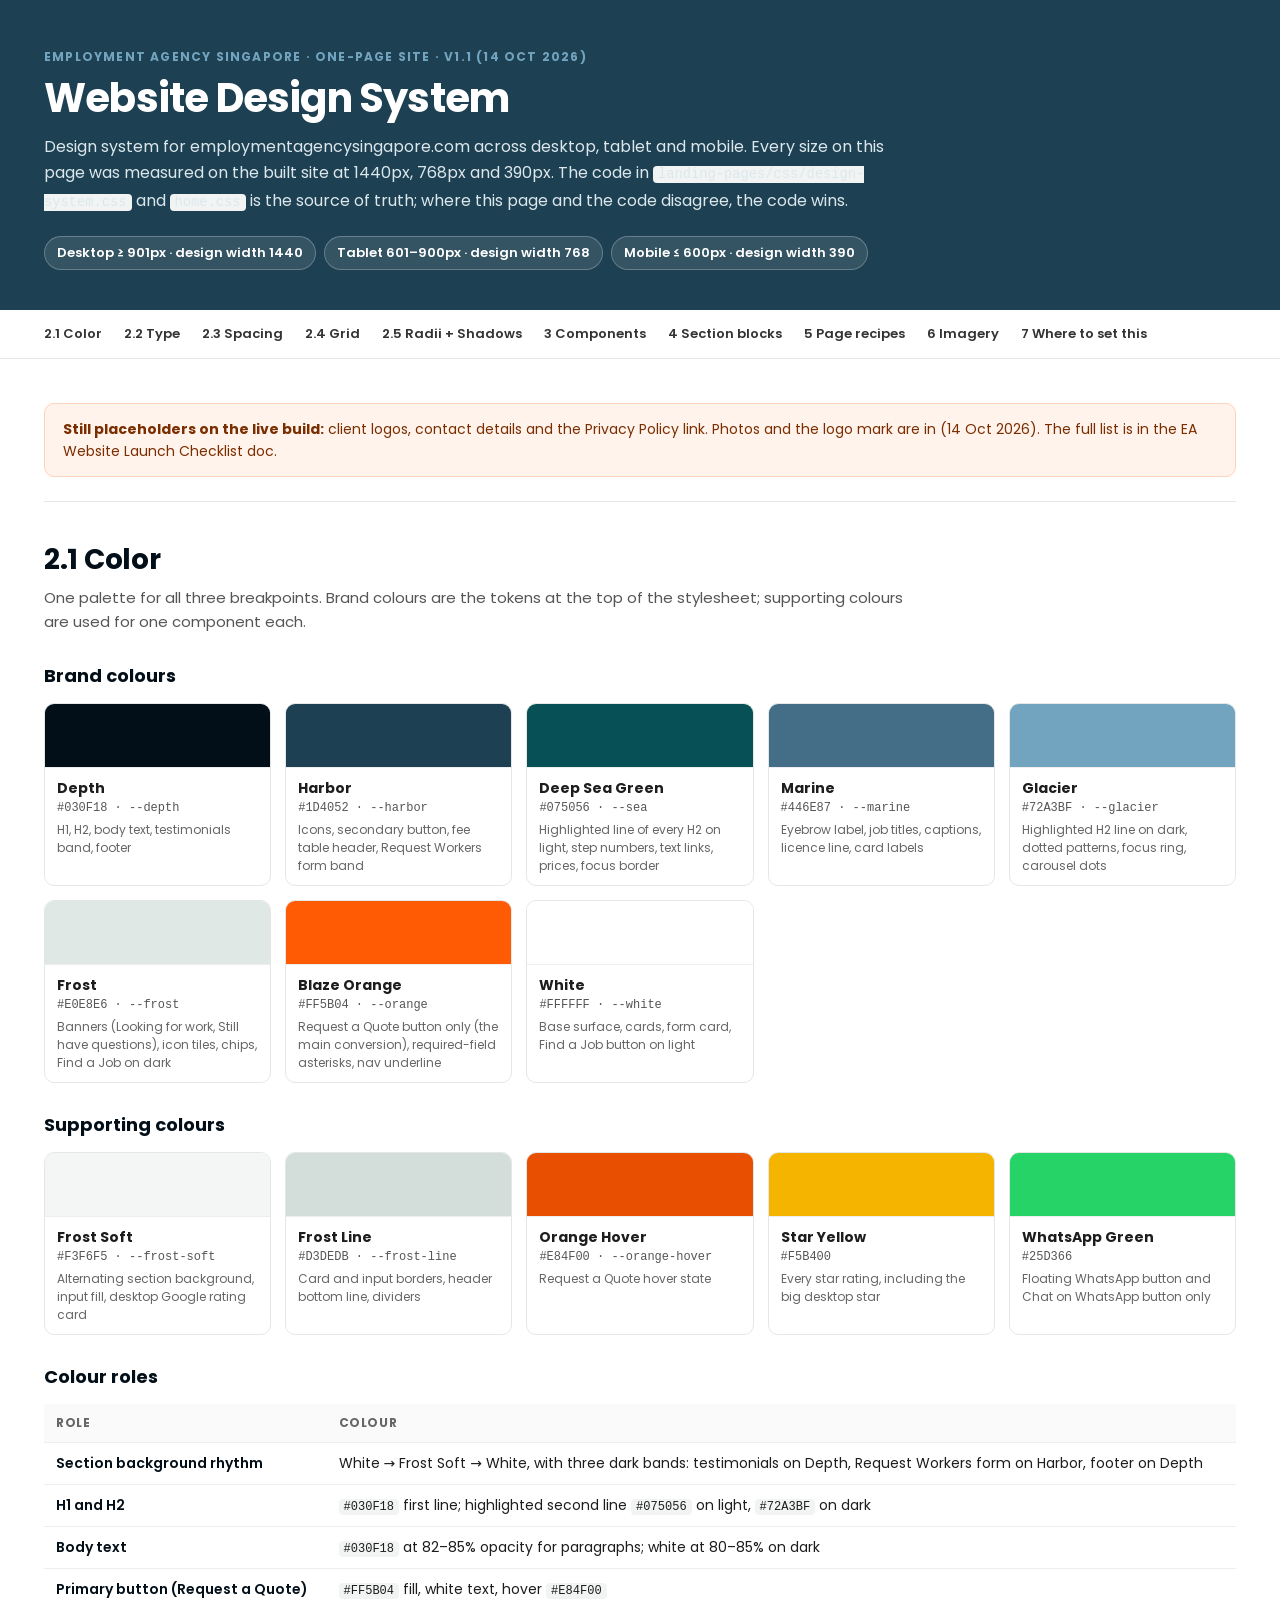
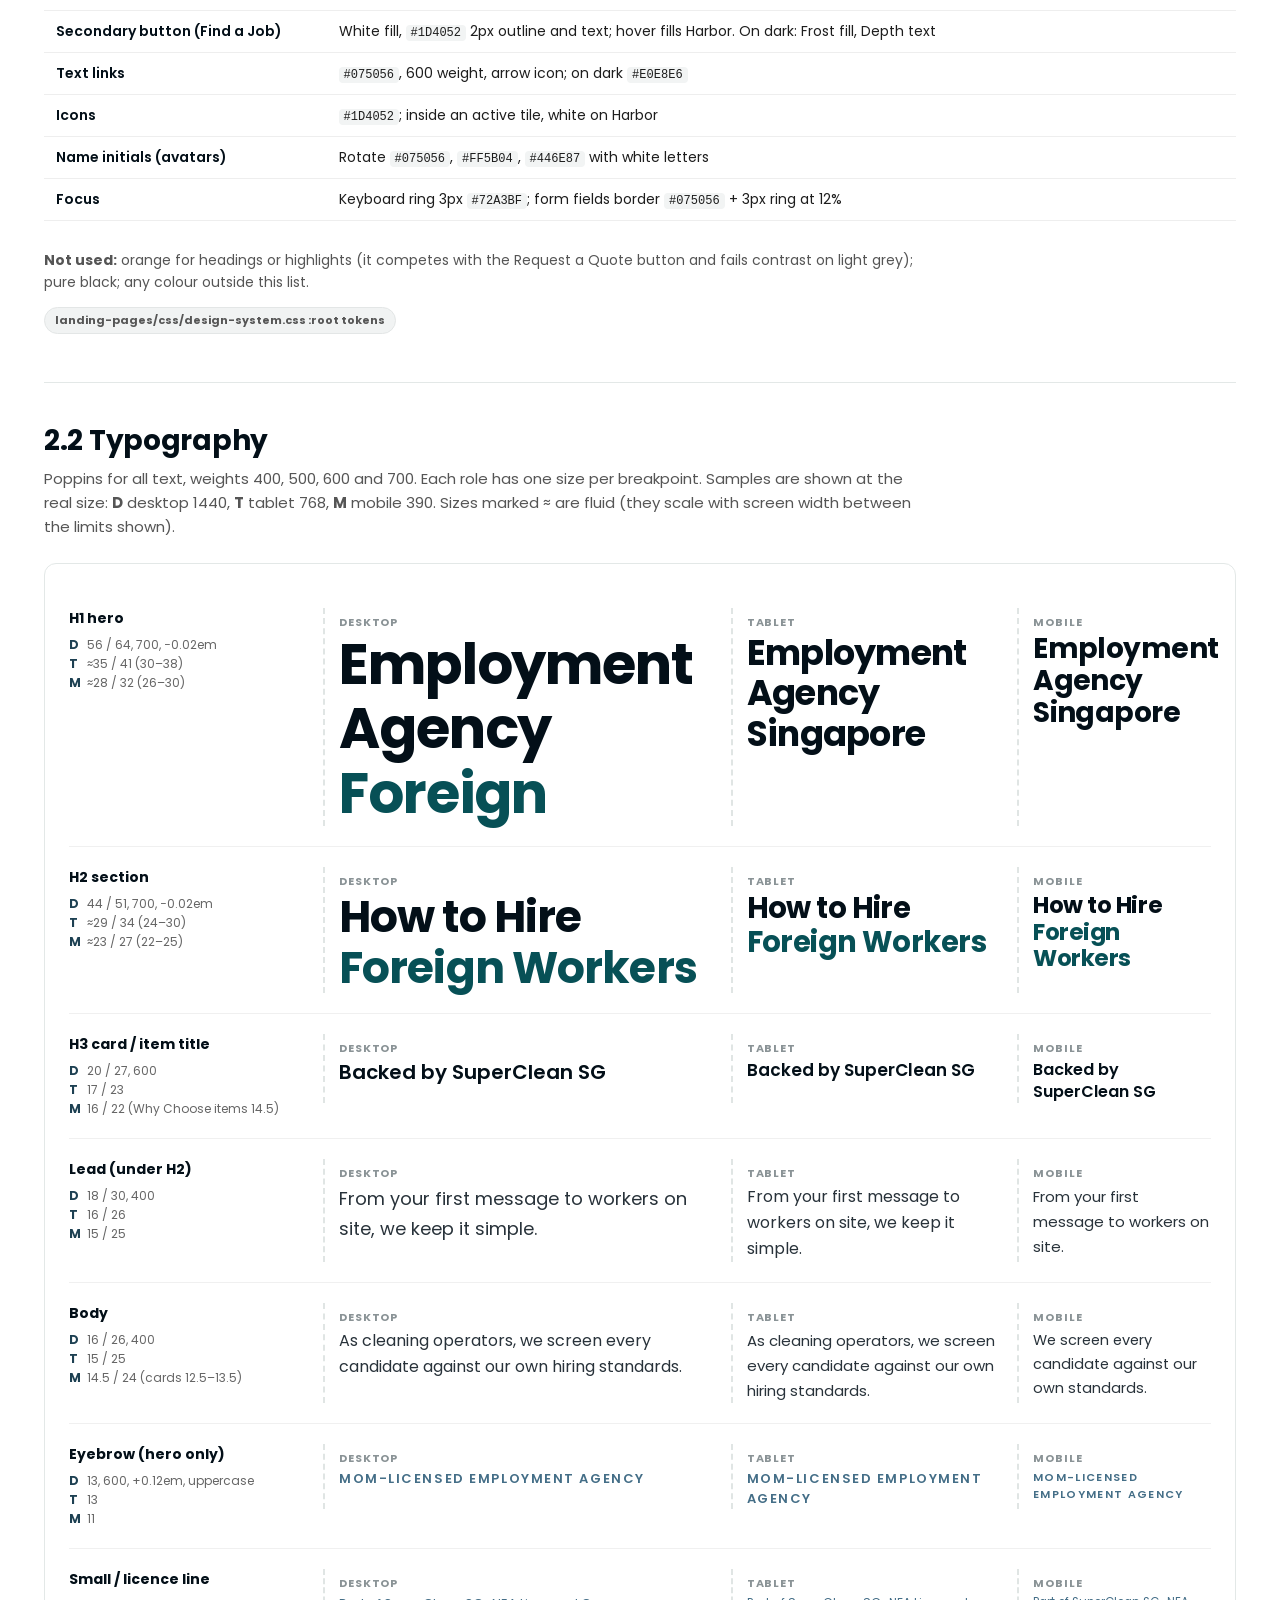
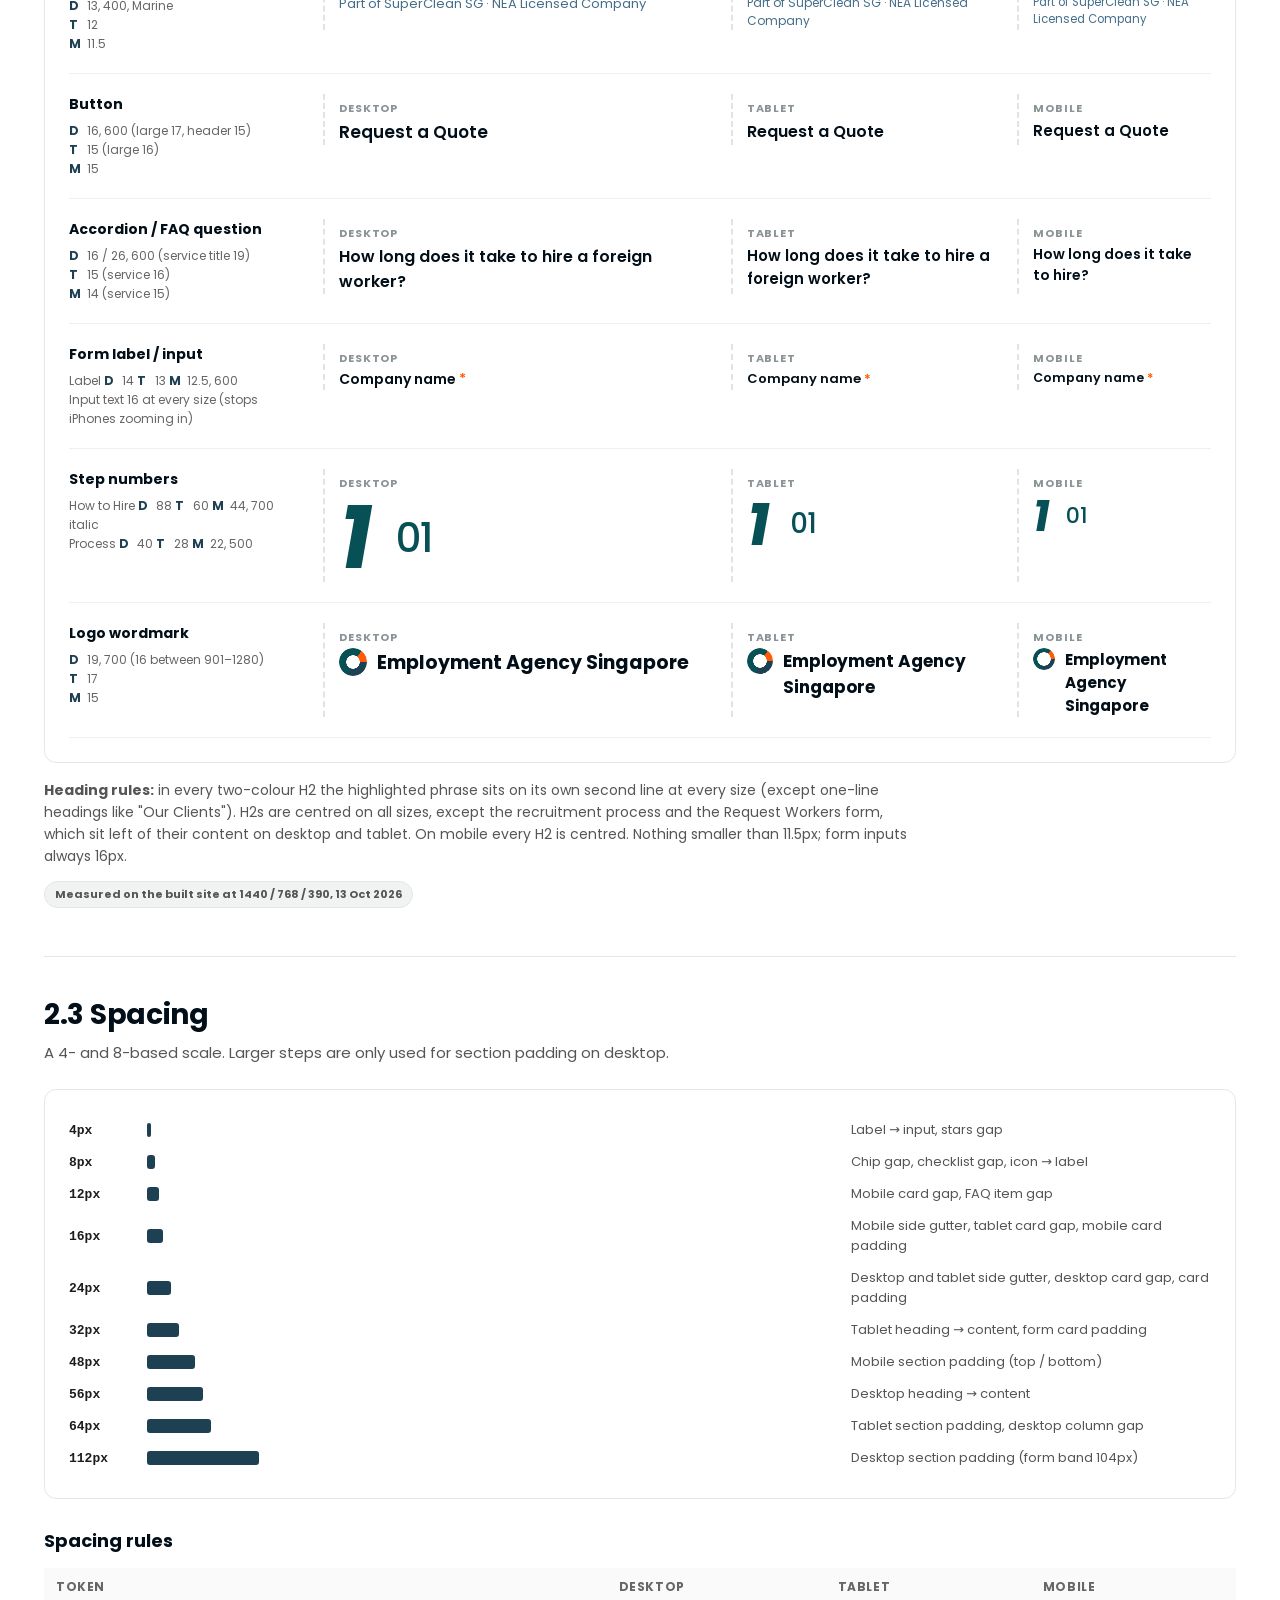
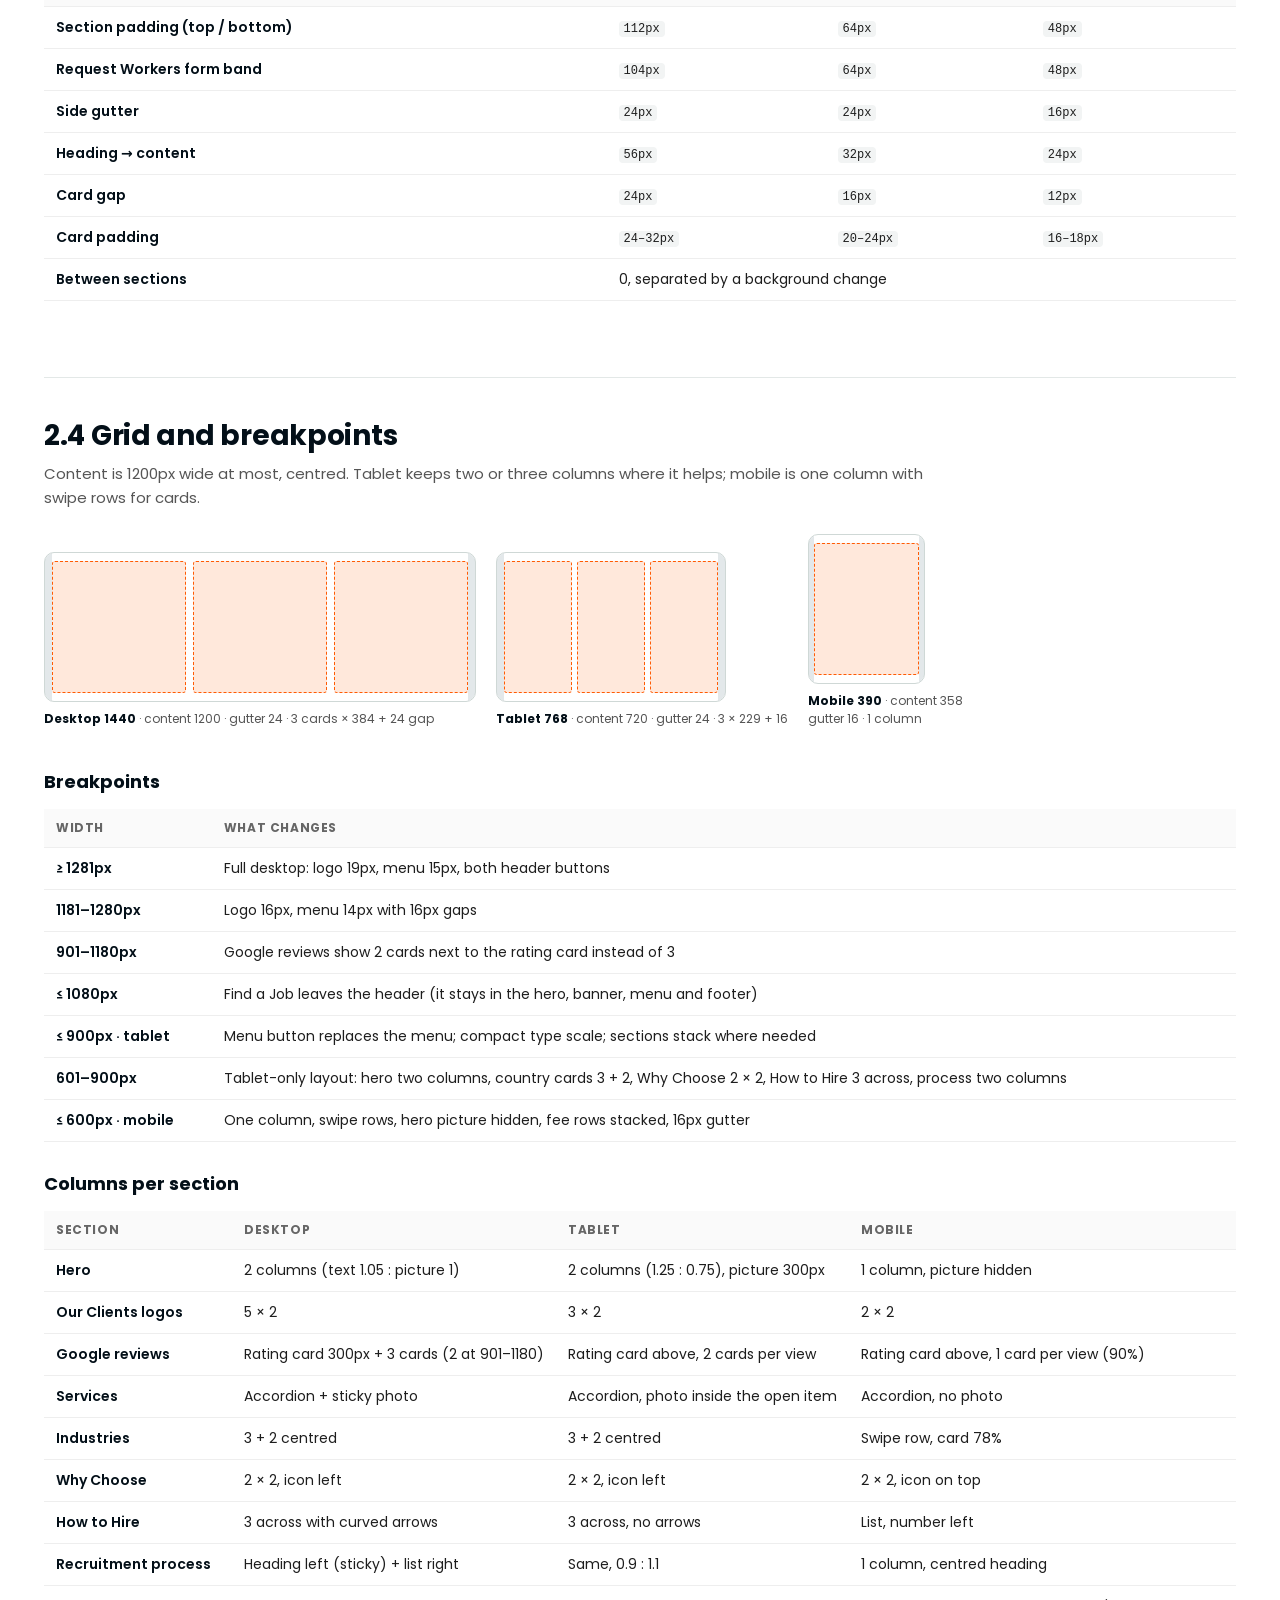
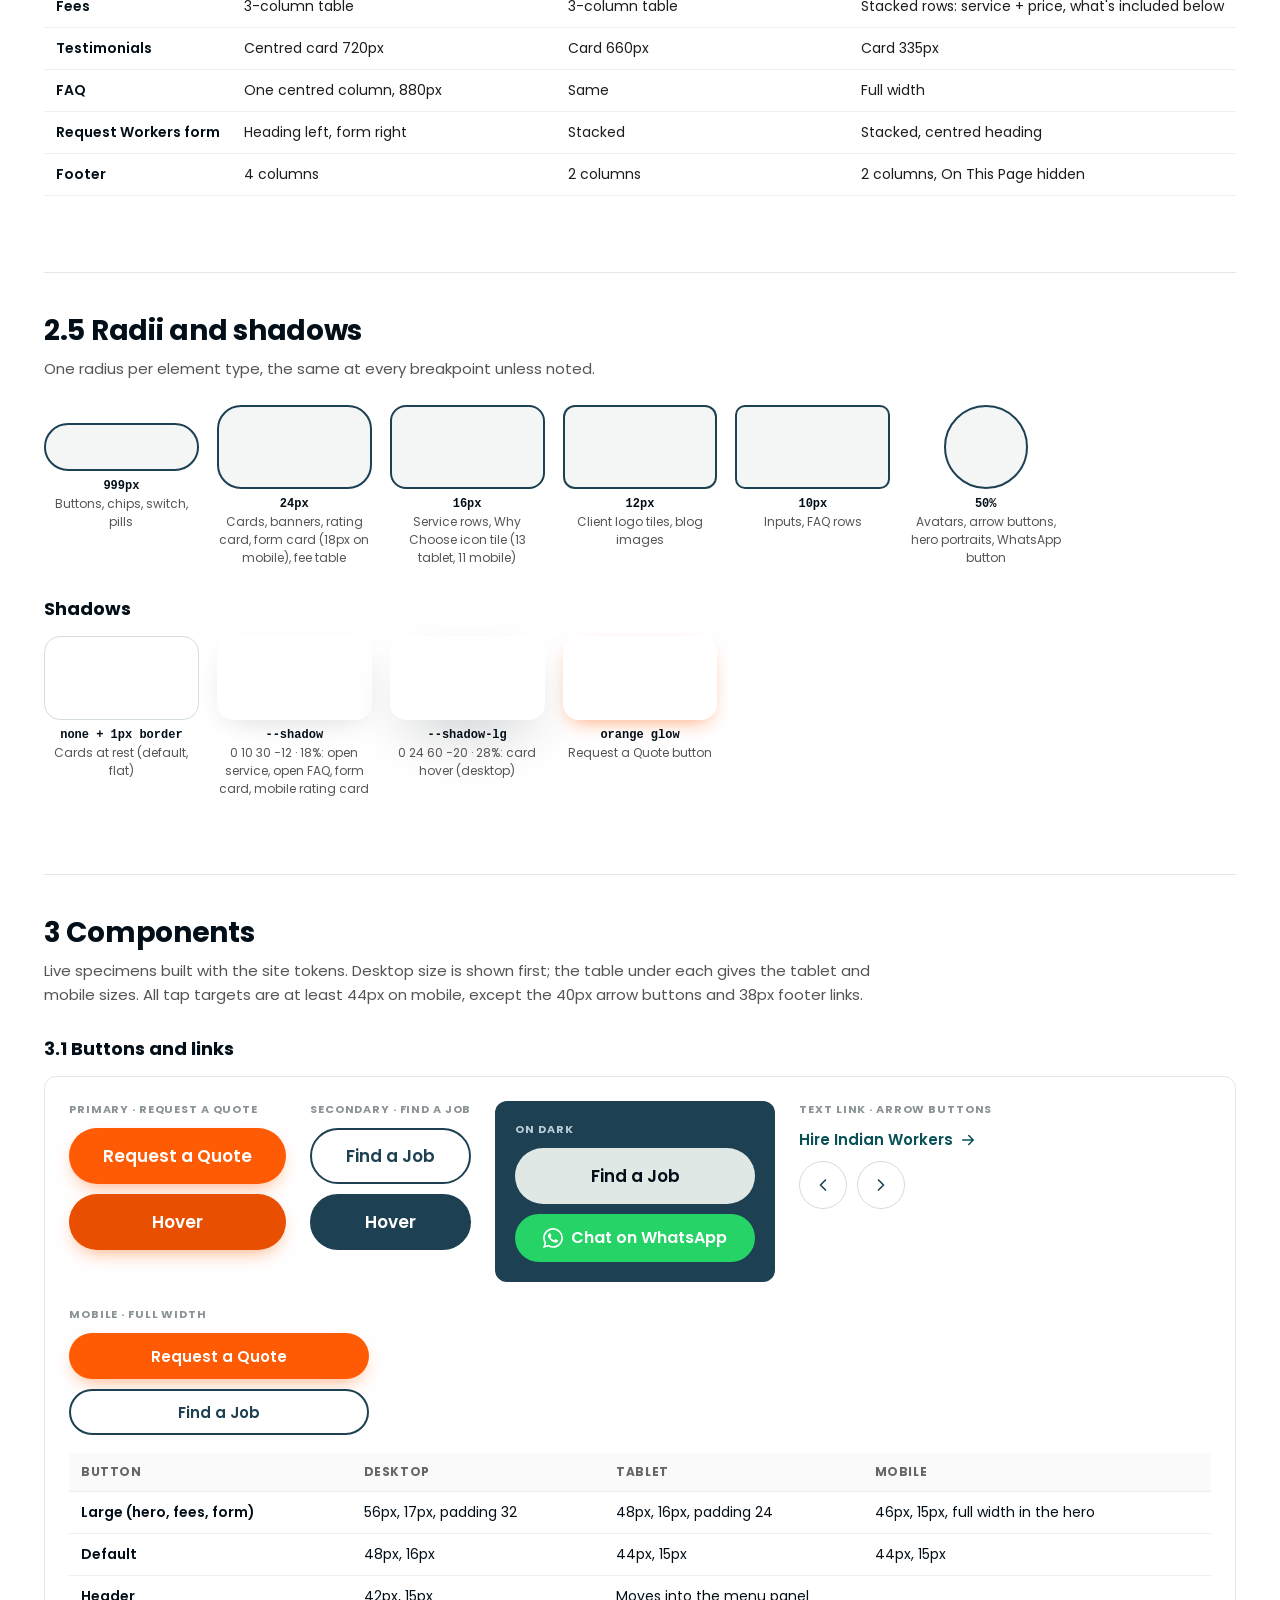
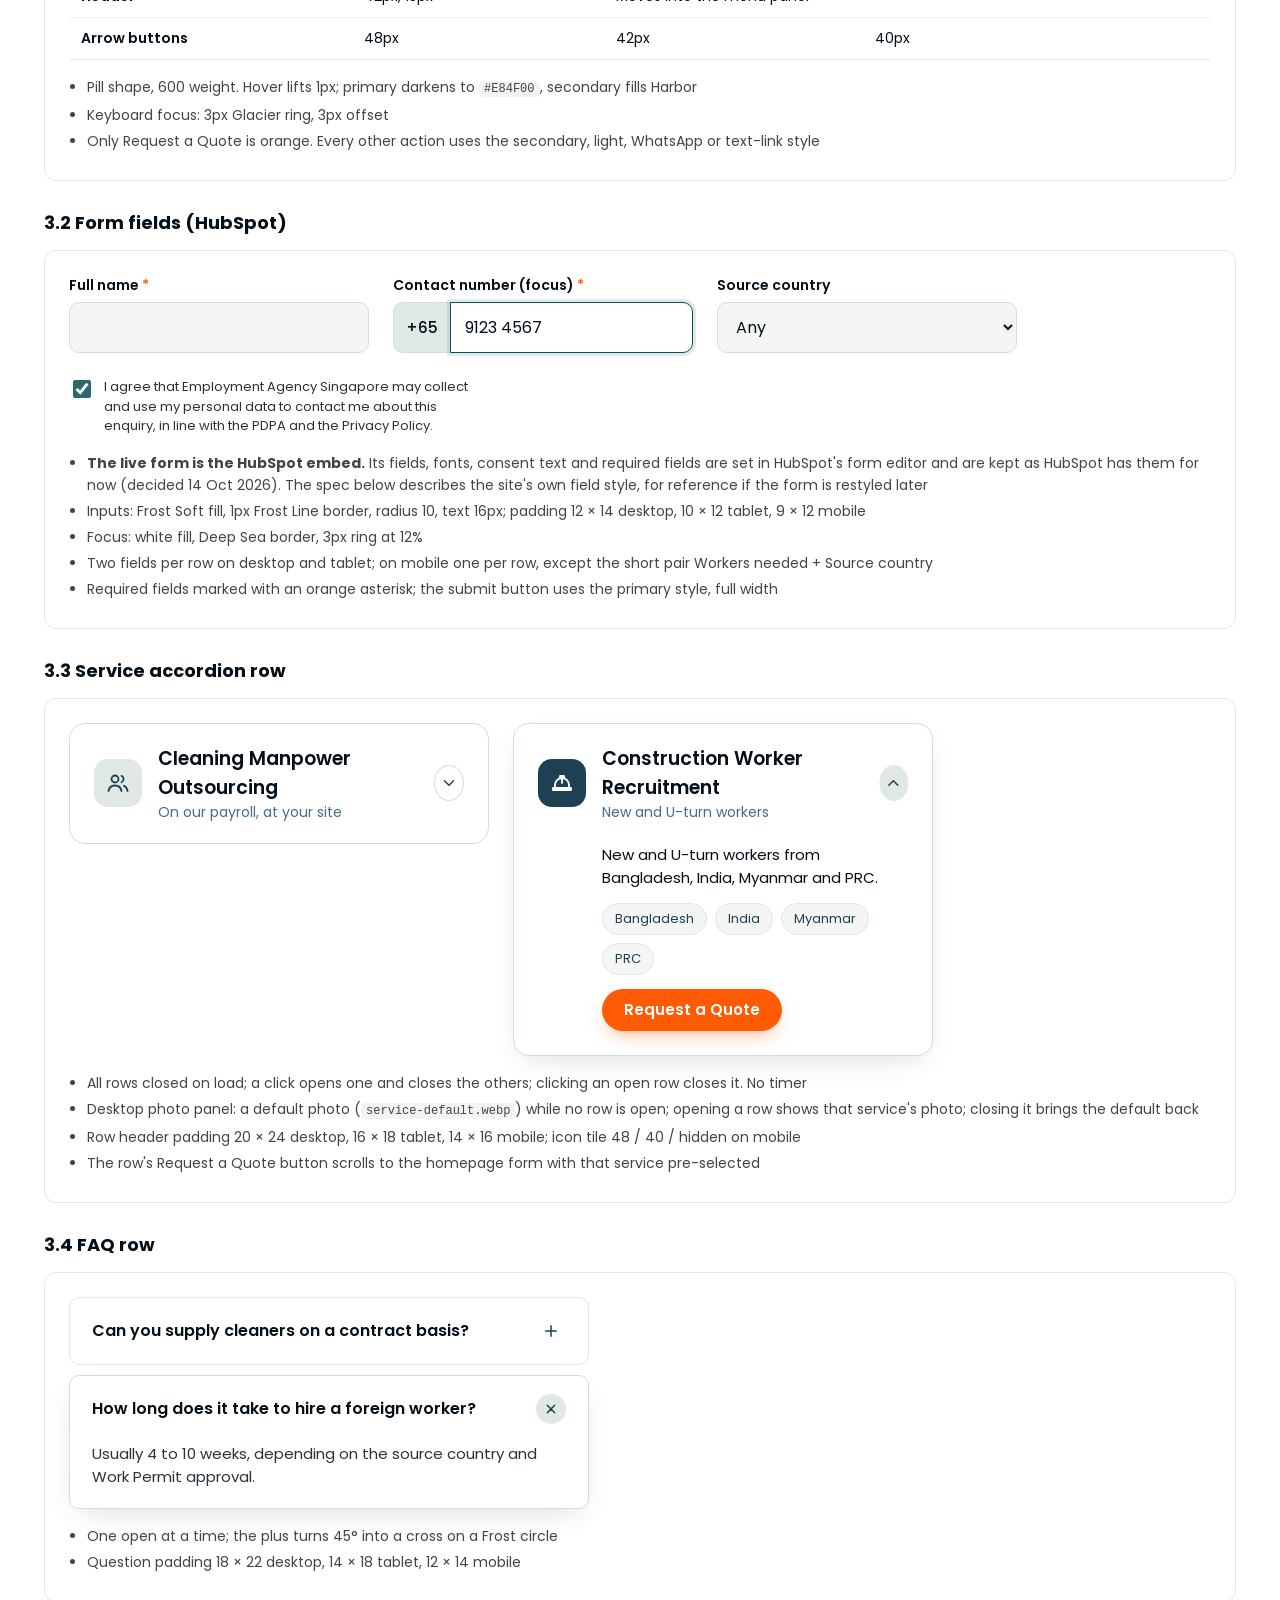
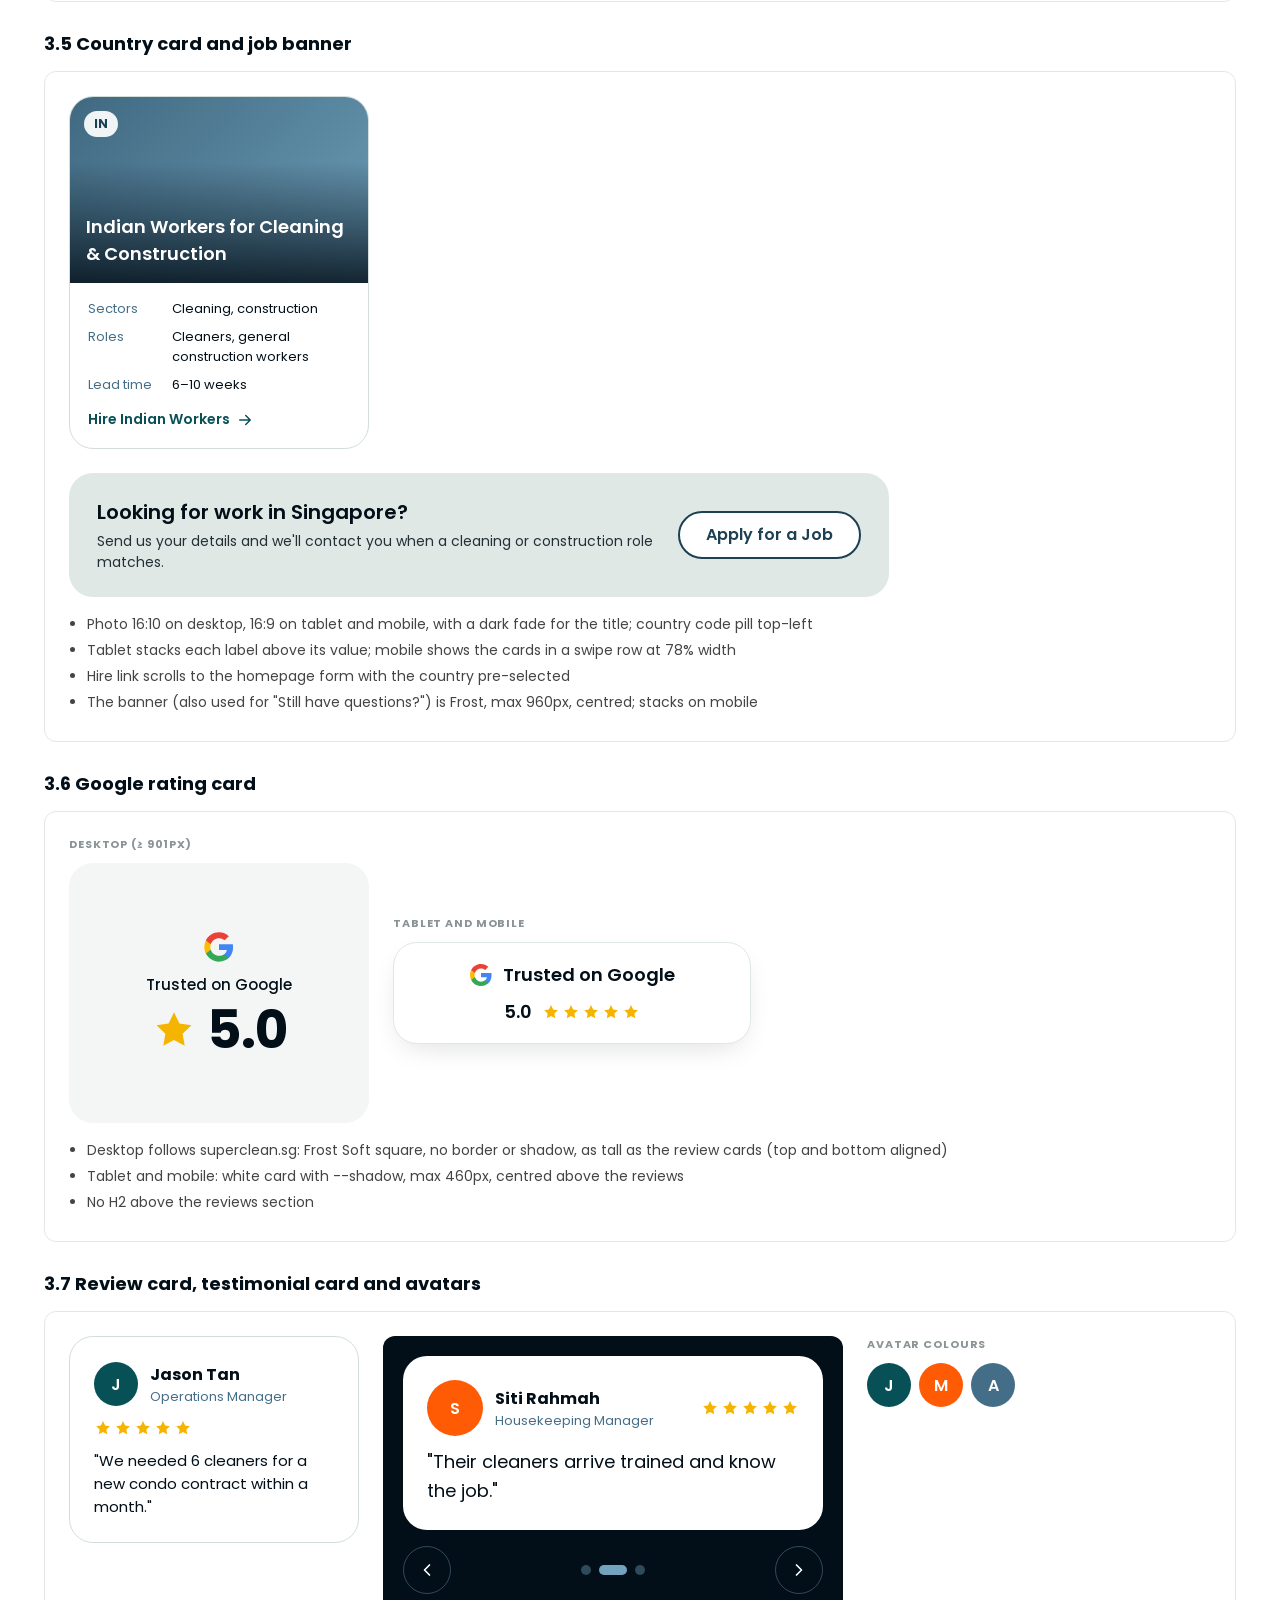
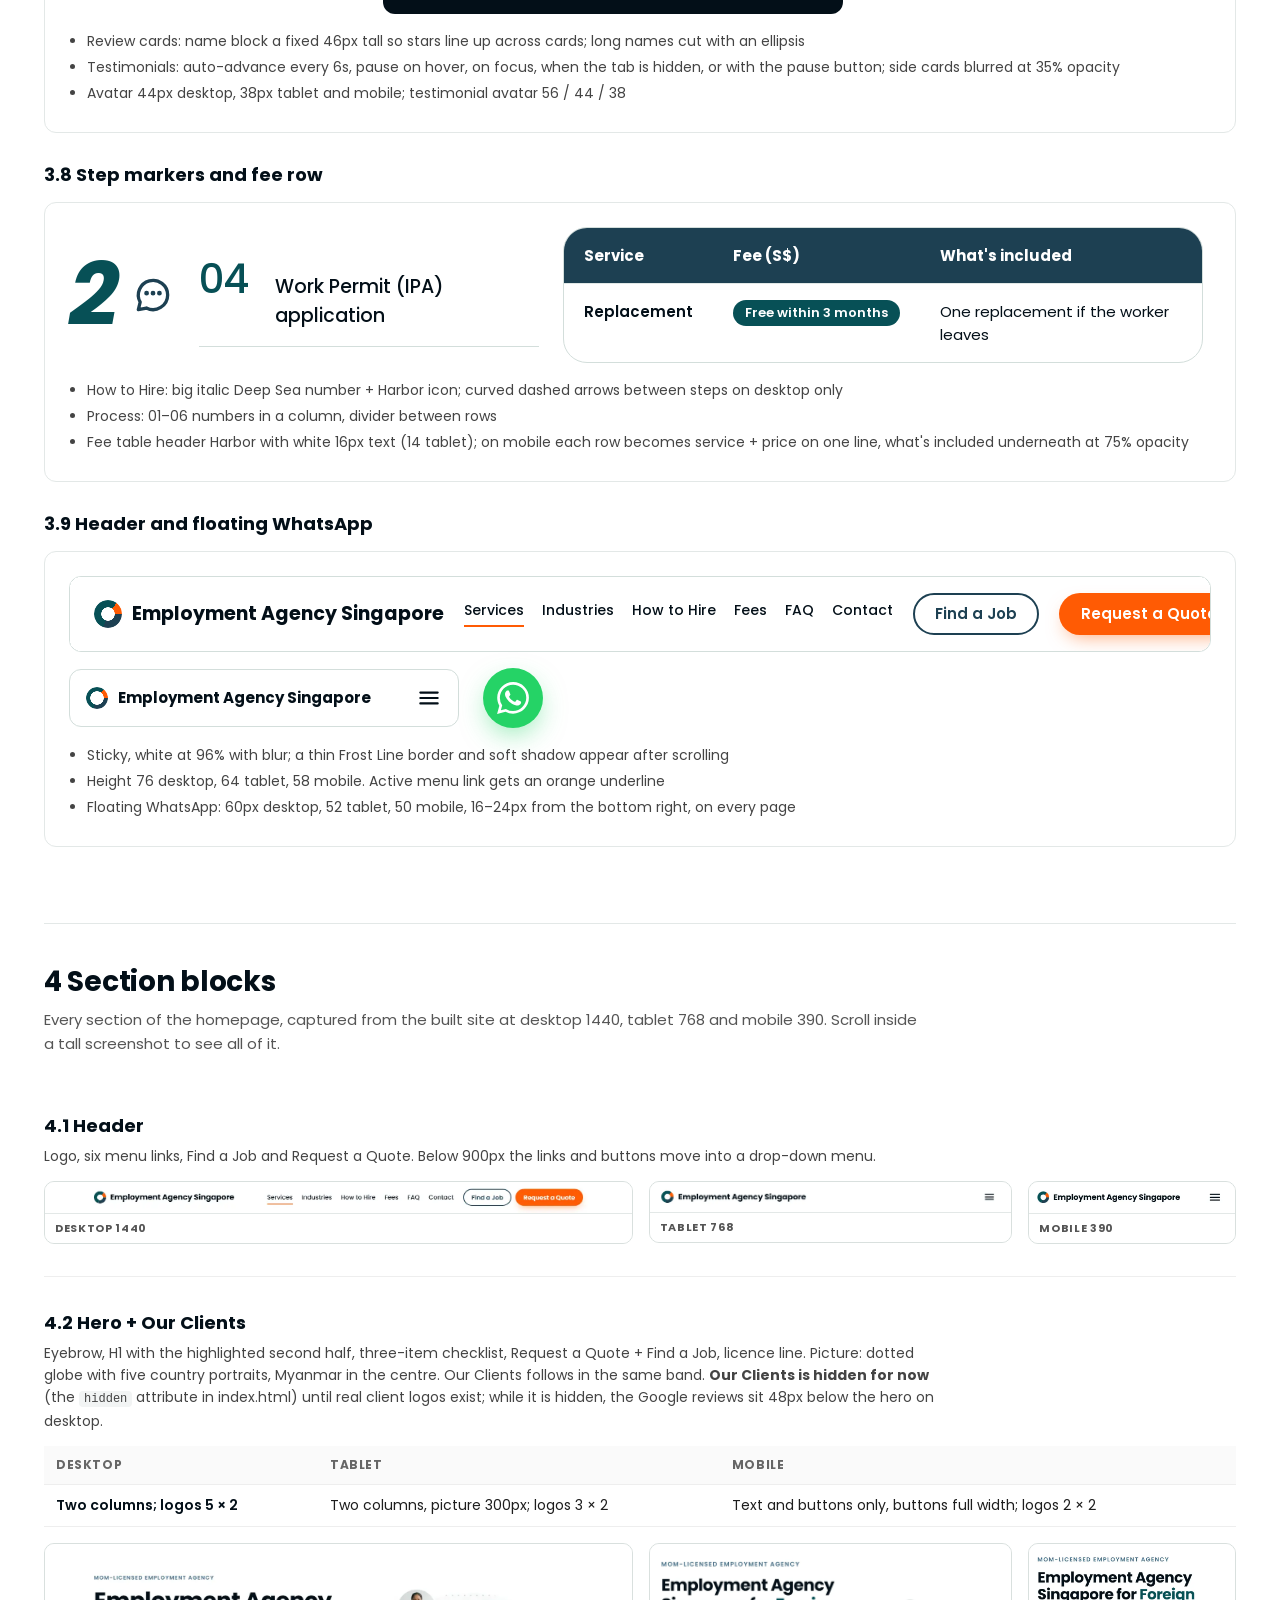
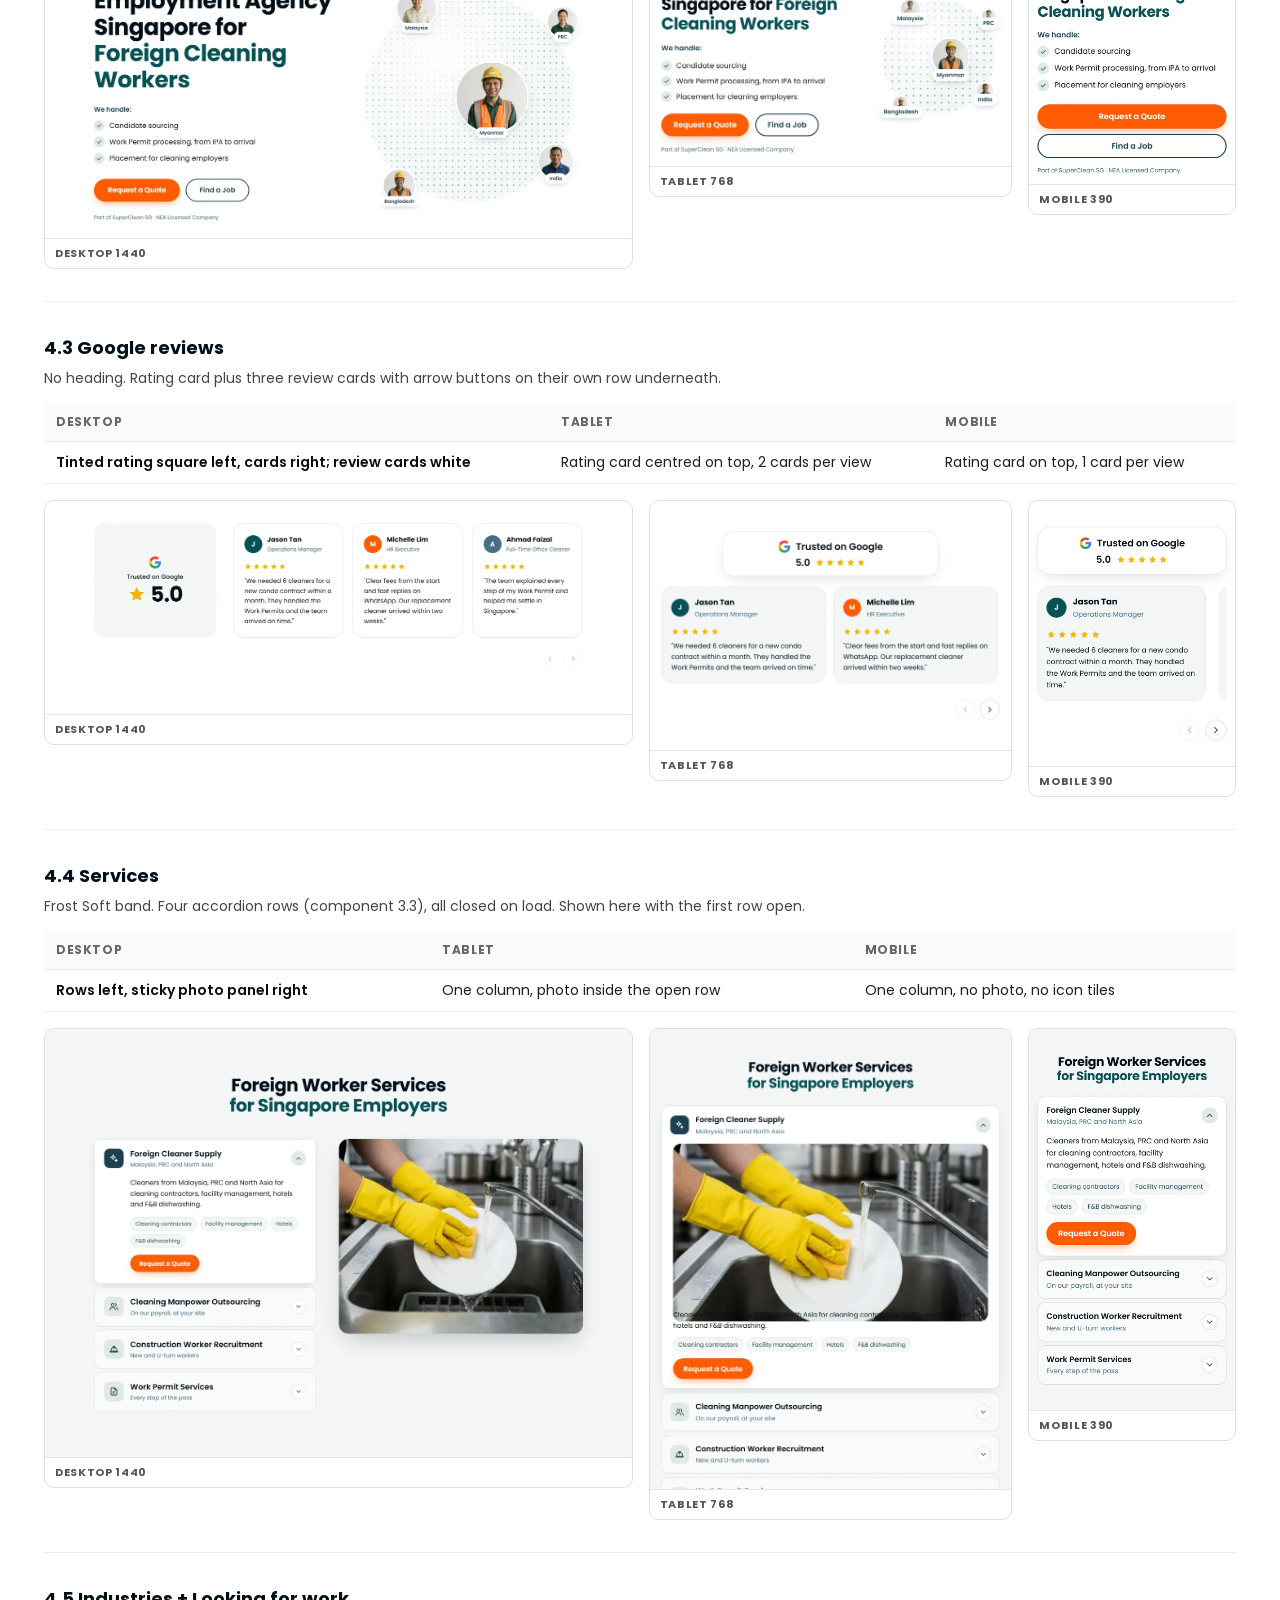
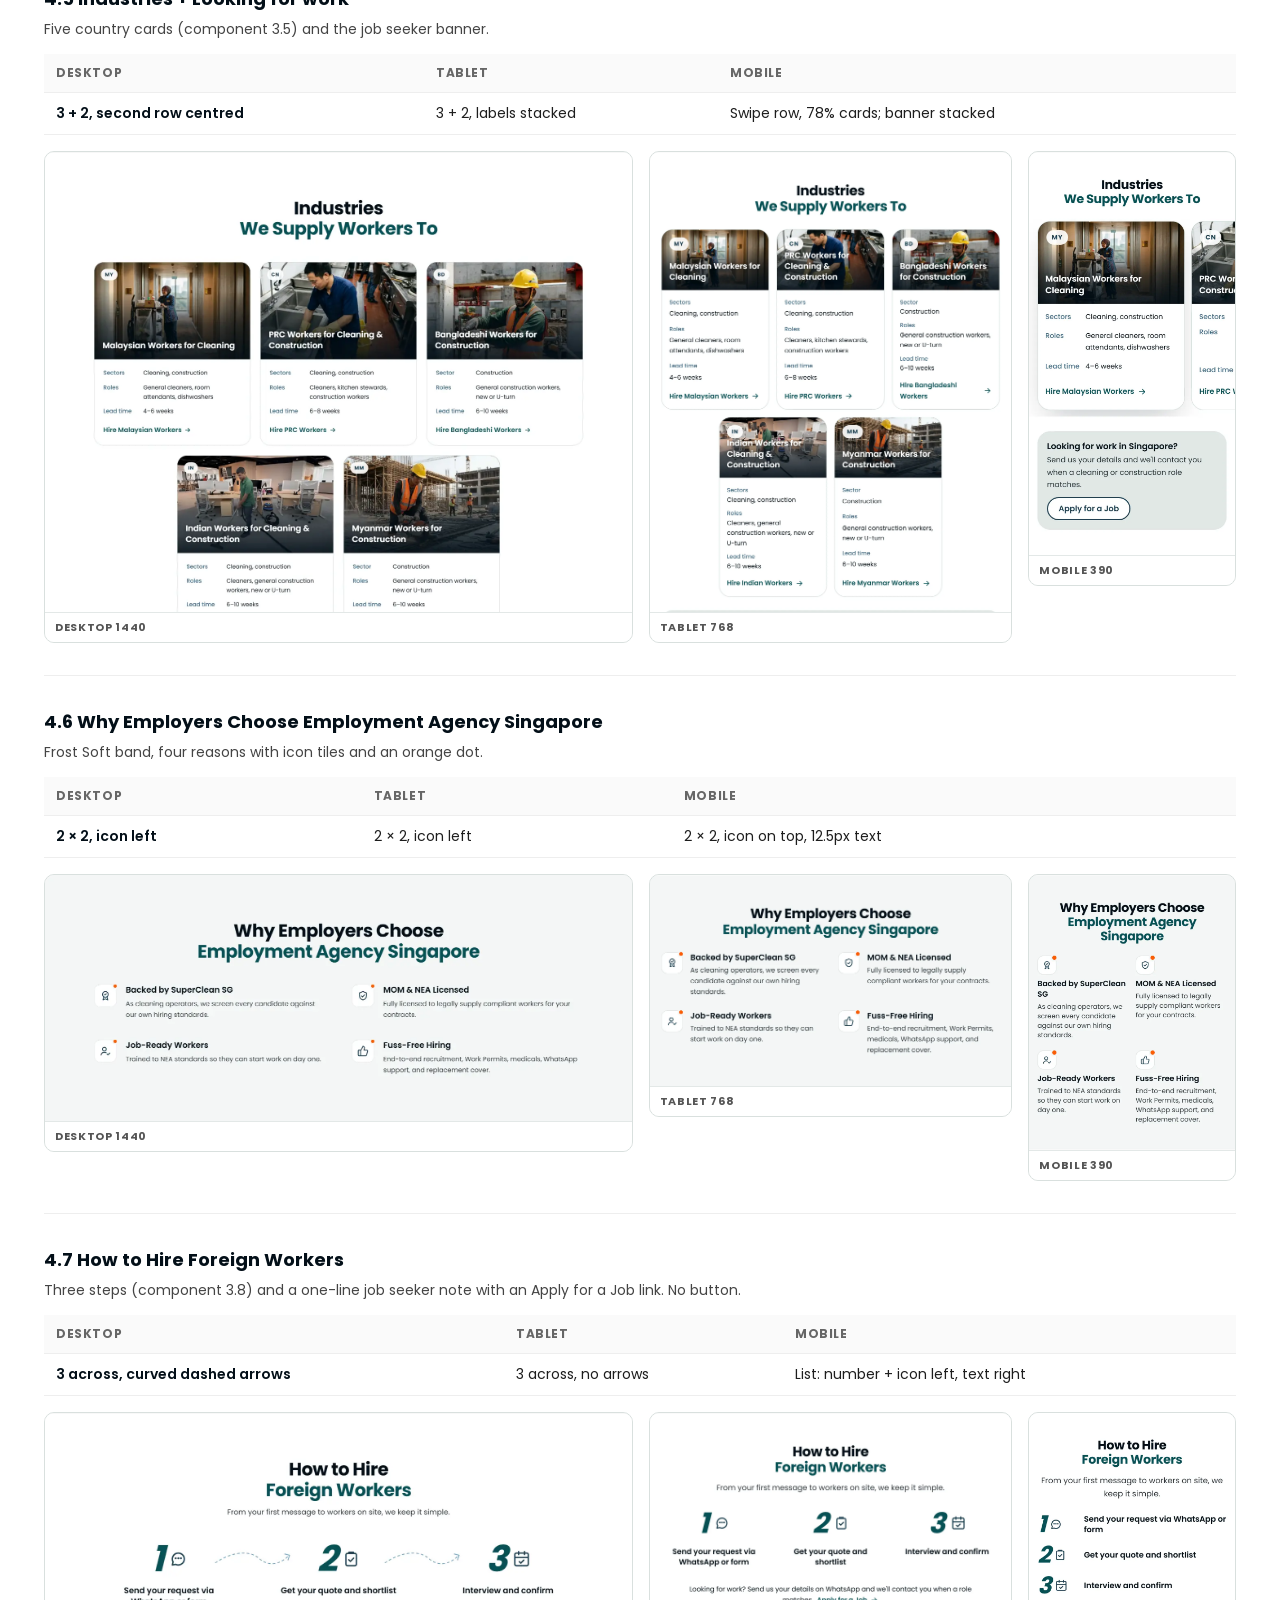
==== commit 1b182c11: "Footer: phone number placeholder like the form section The footer number no longer links to WhatsApp" ====
--- a/process/design-system.html
+++ b/process/design-system.html
@@ -604,7 +604,7 @@
         <tr><th>Link</th><th>Goes to</th></tr>
         <tr><td>Request a Quote (header, hero, fees, process)</td><td>Homepage form, same page</td></tr>
         <tr><td>Contact (nav), Contact Us (footer)</td><td>Request a Quote form section, same page</td></tr>
-        <tr><td>Footer WhatsApp number</td><td>WhatsApp with the employer message, new tab</td></tr>
+        <tr><td>Footer phone number</td><td>Placeholder for now (no link), same as the form section</td></tr>
         <tr><td>Service row Request a Quote</td><td>Homepage form, service pre-selected</td></tr>
         <tr><td>Hire … Workers (country cards)</td><td>Homepage form, country pre-selected</td></tr>
         <tr><td>Find a Job, Apply for a Job</td><td>WhatsApp with a job-seeker message, new tab</td></tr>
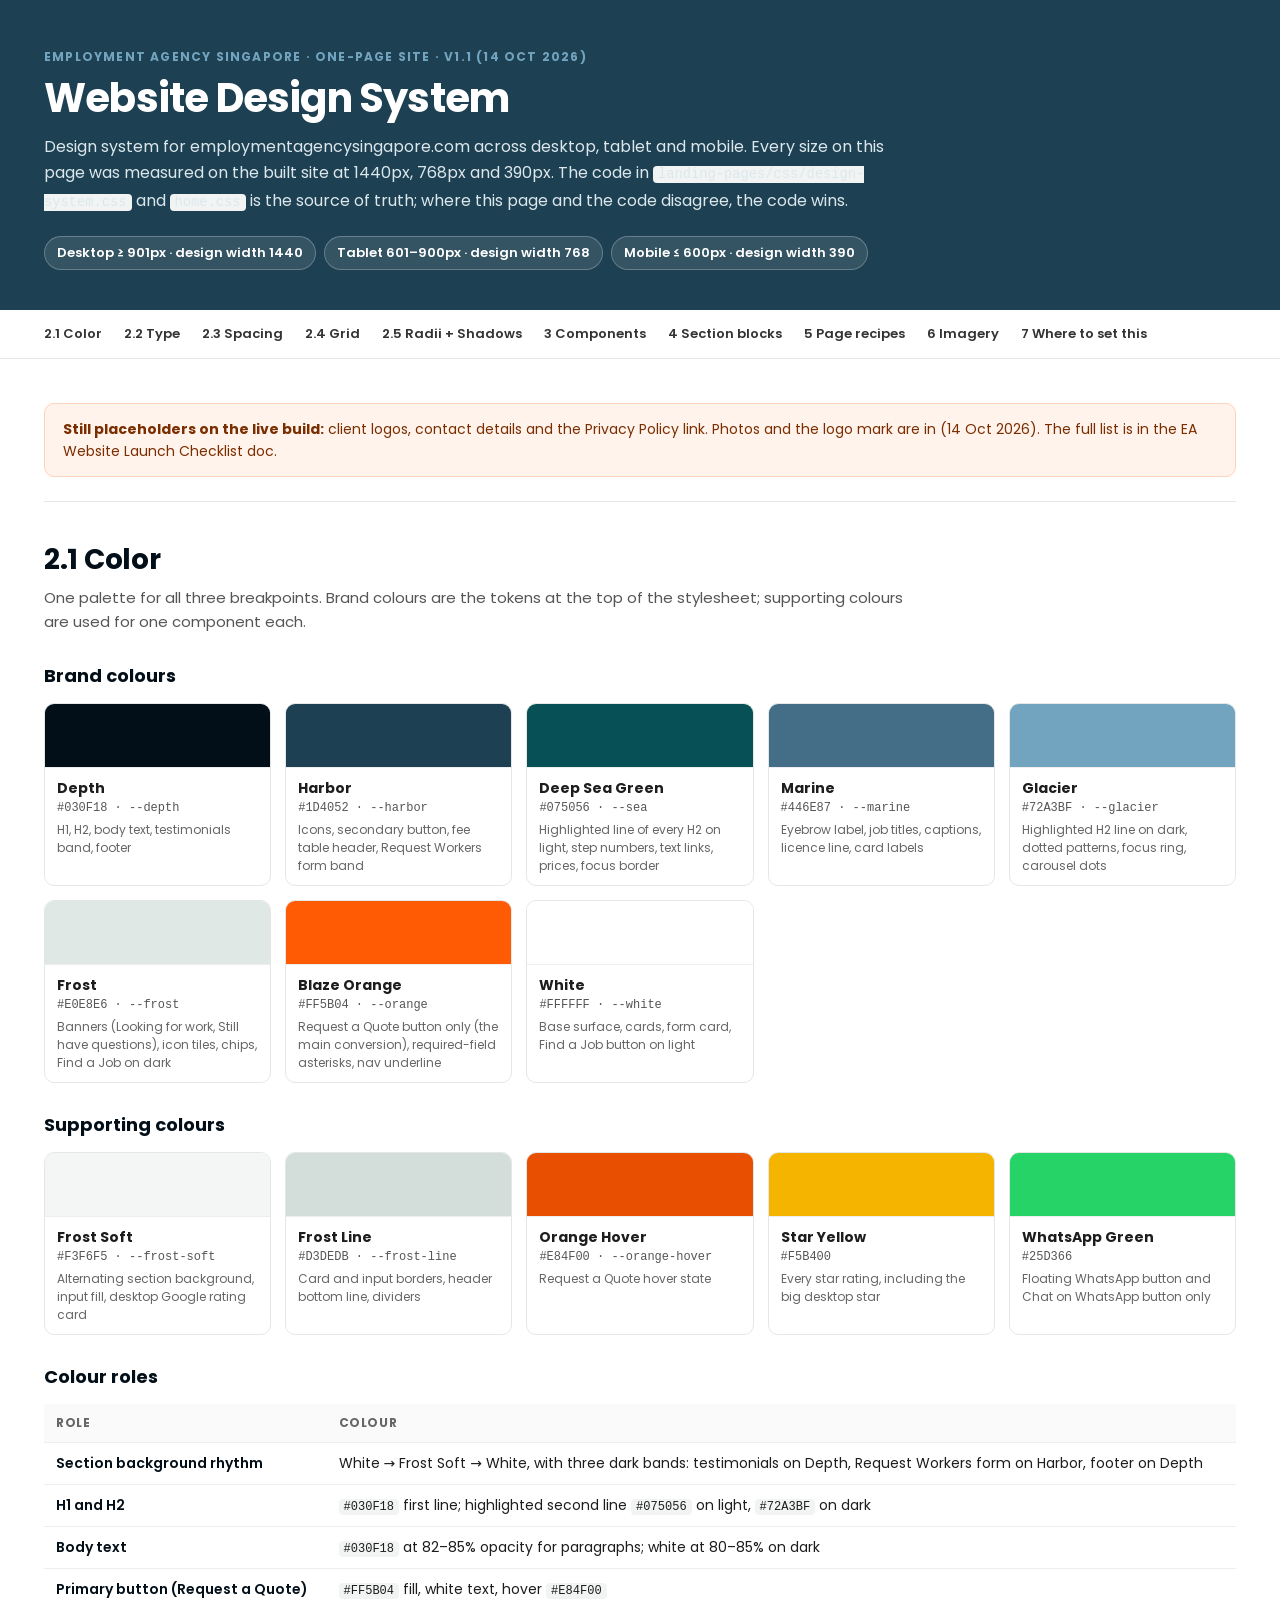
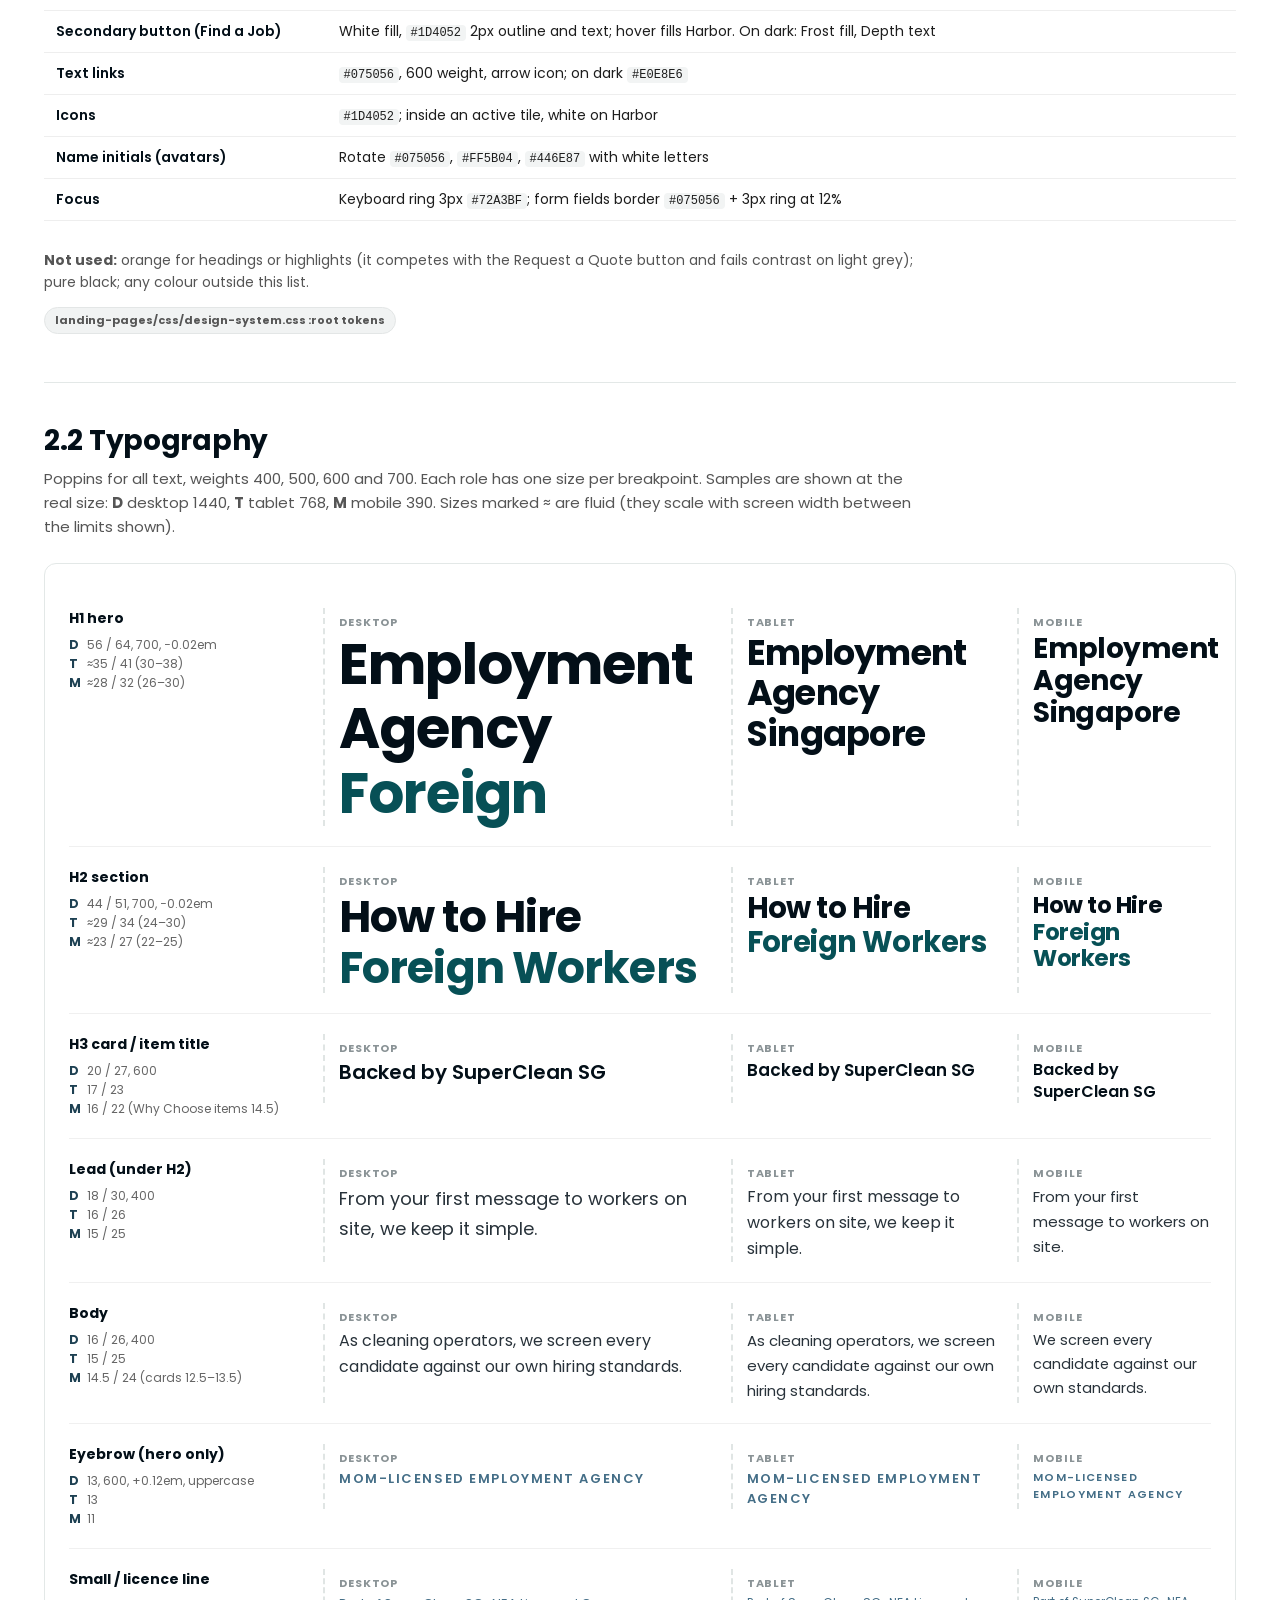
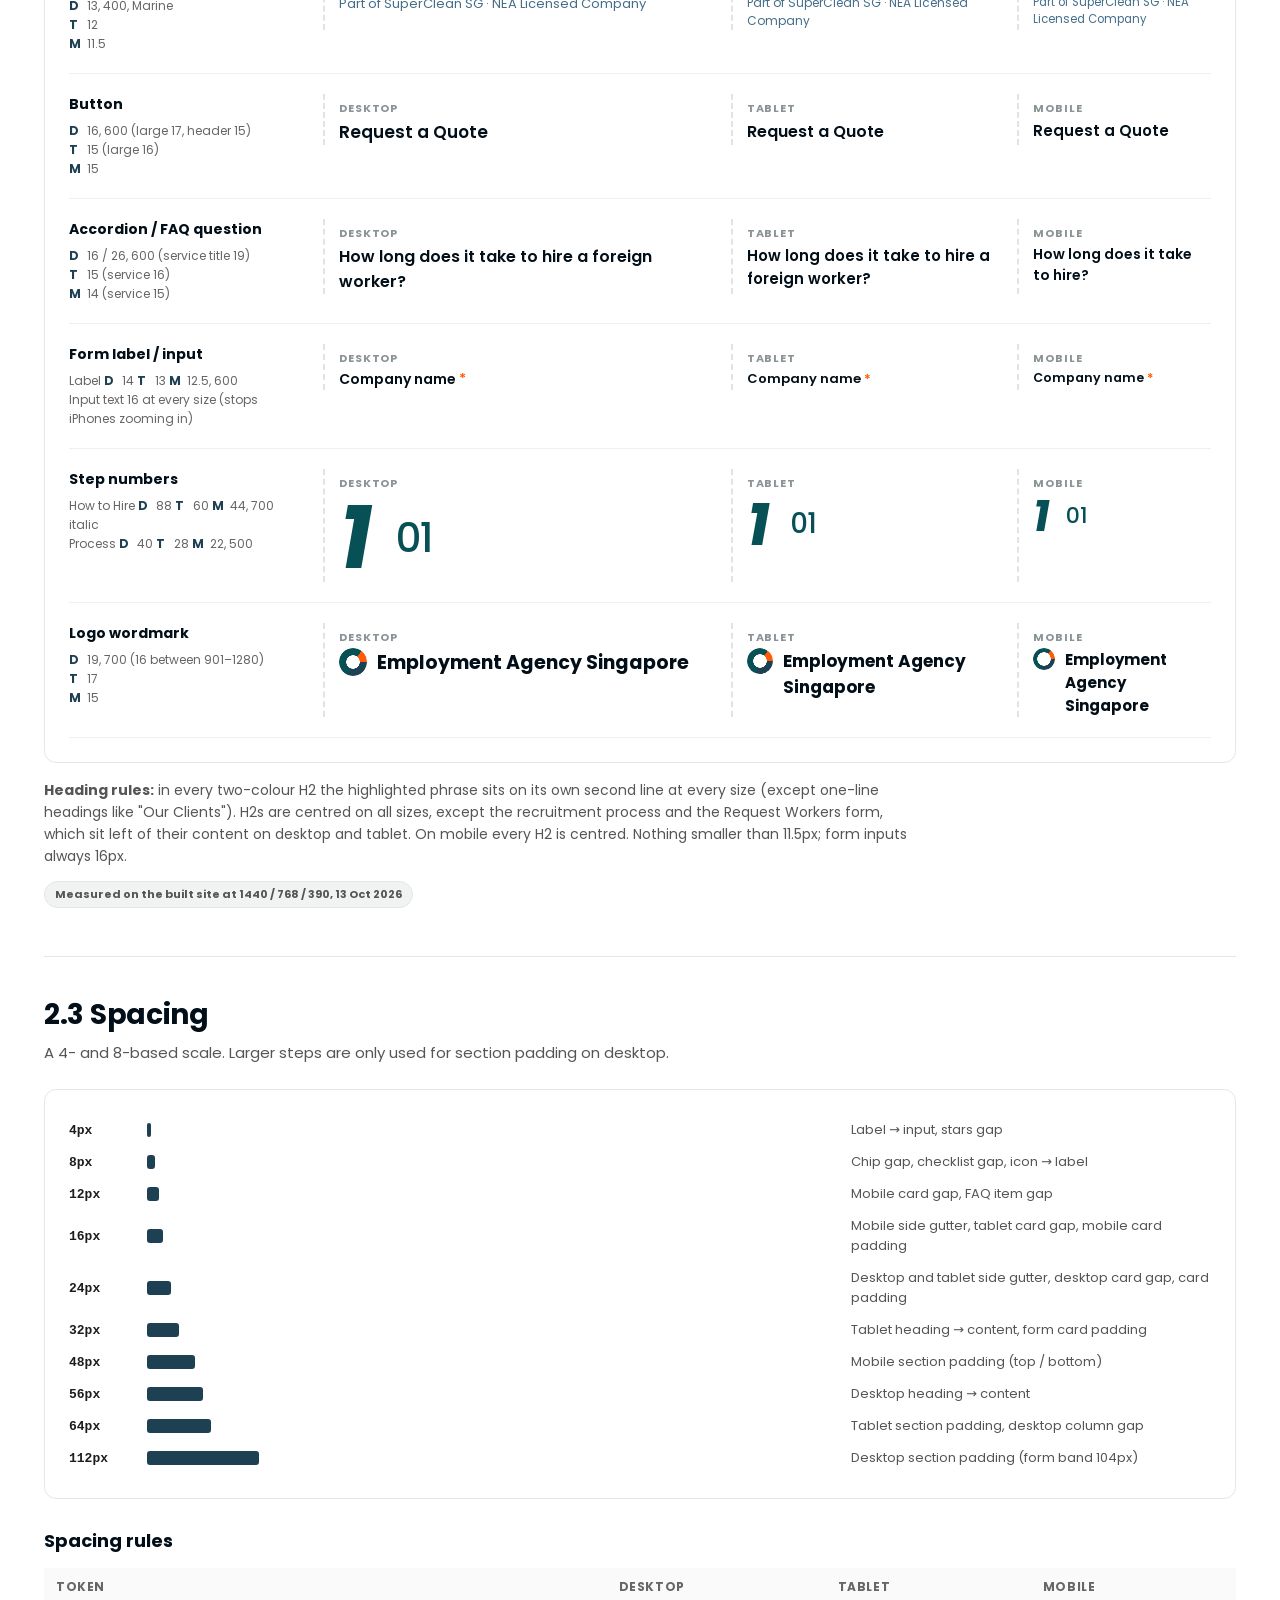
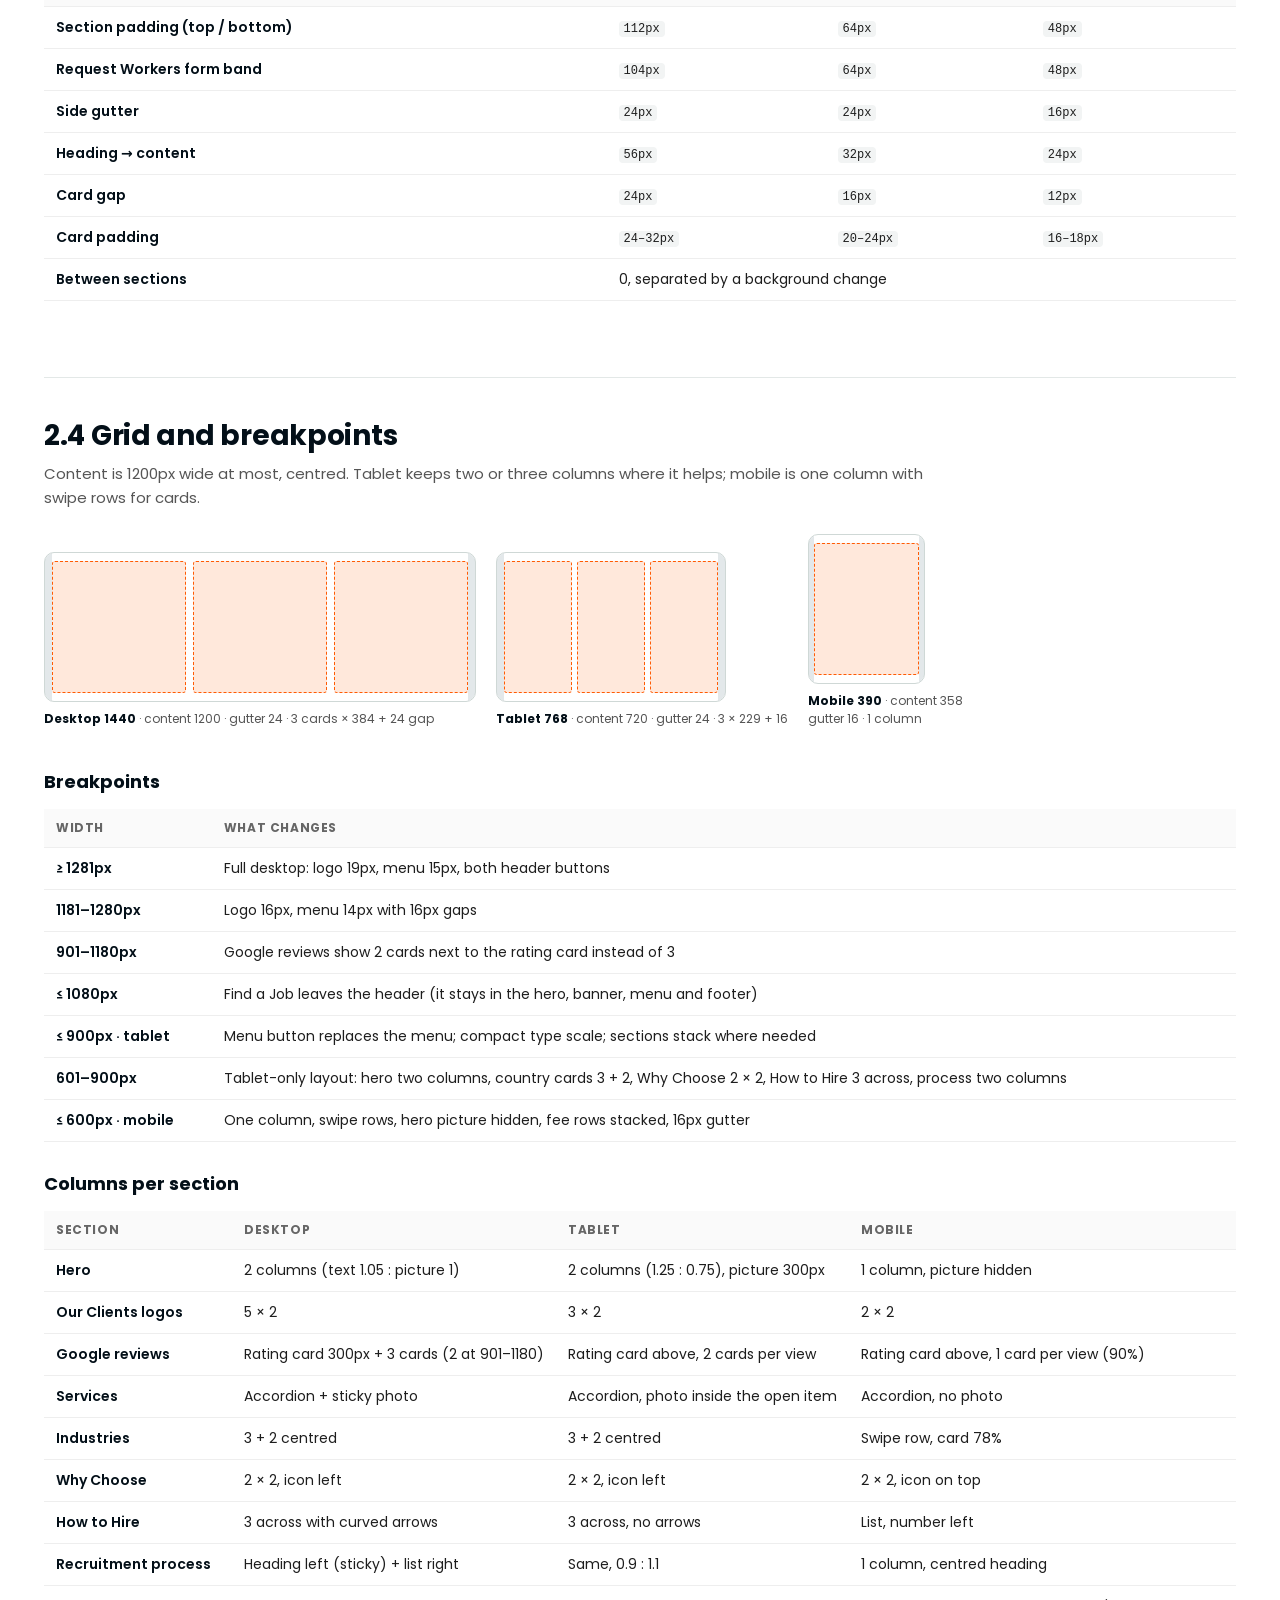
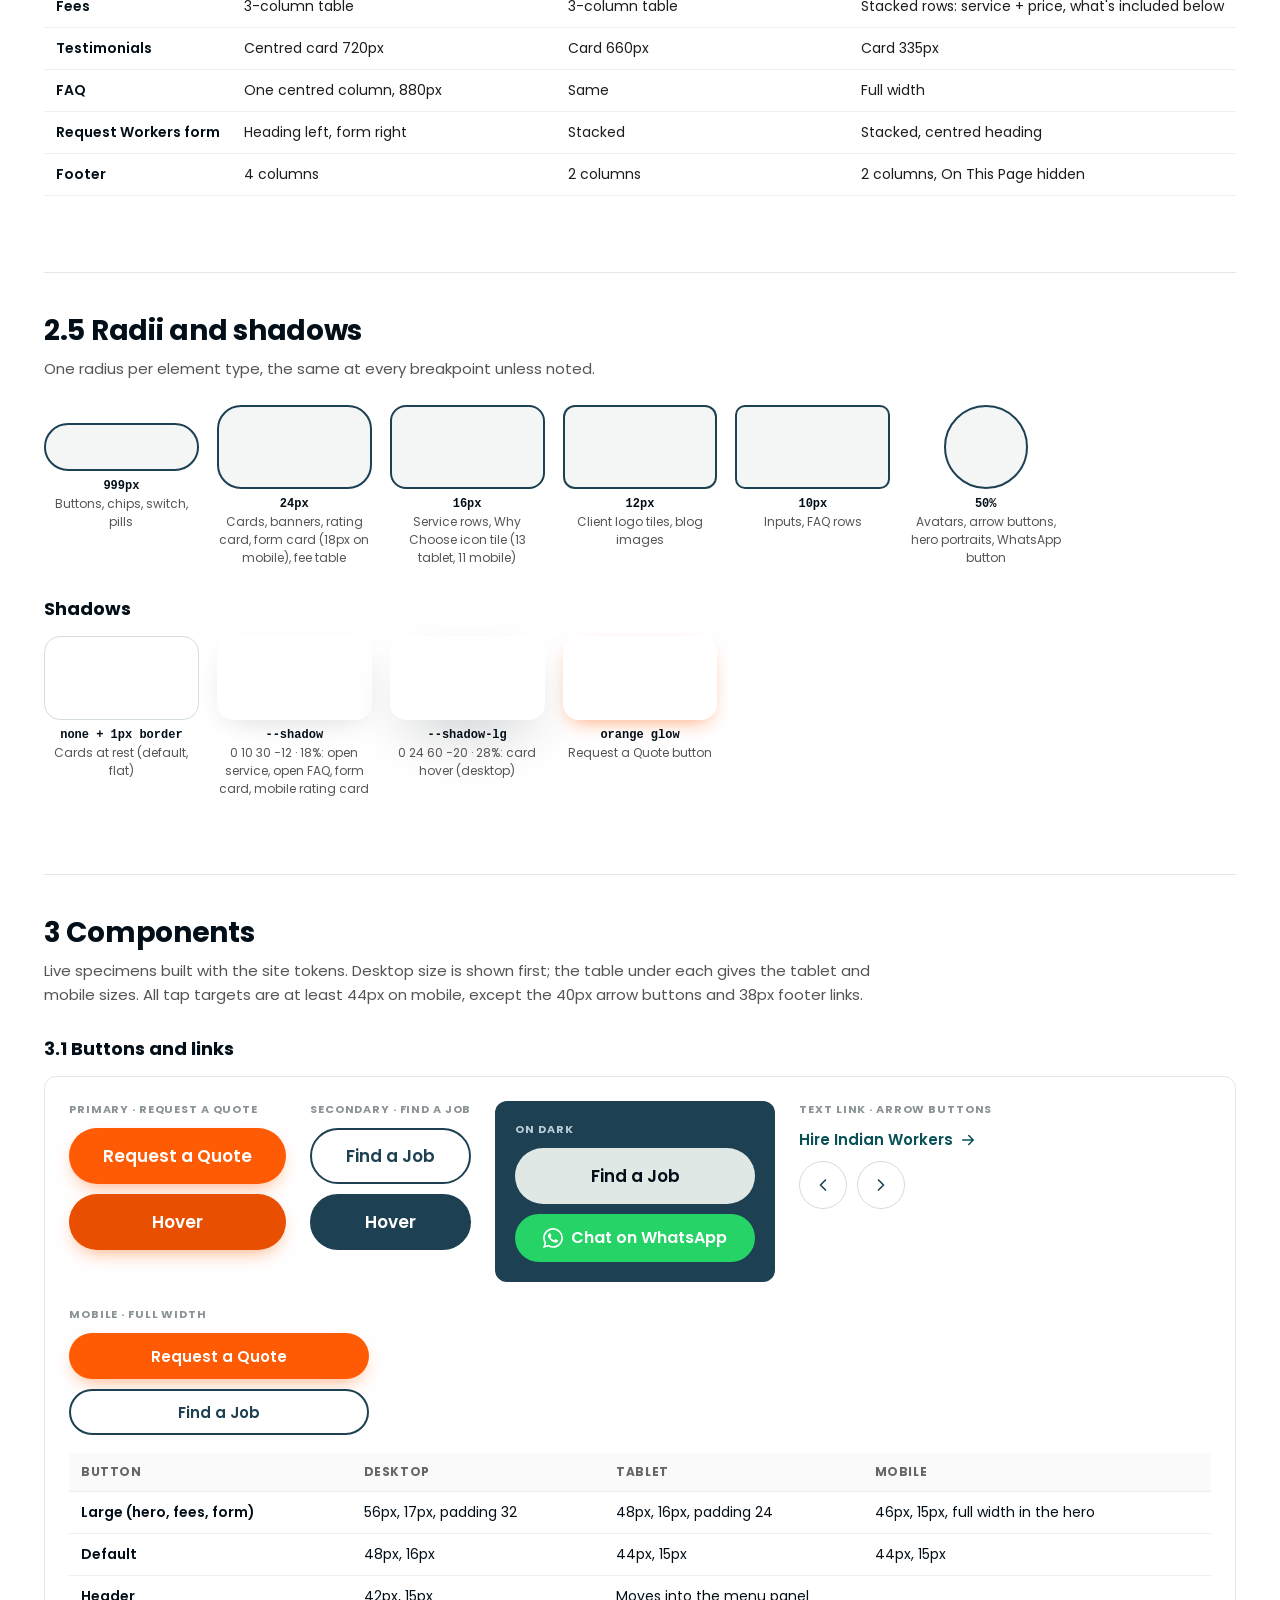
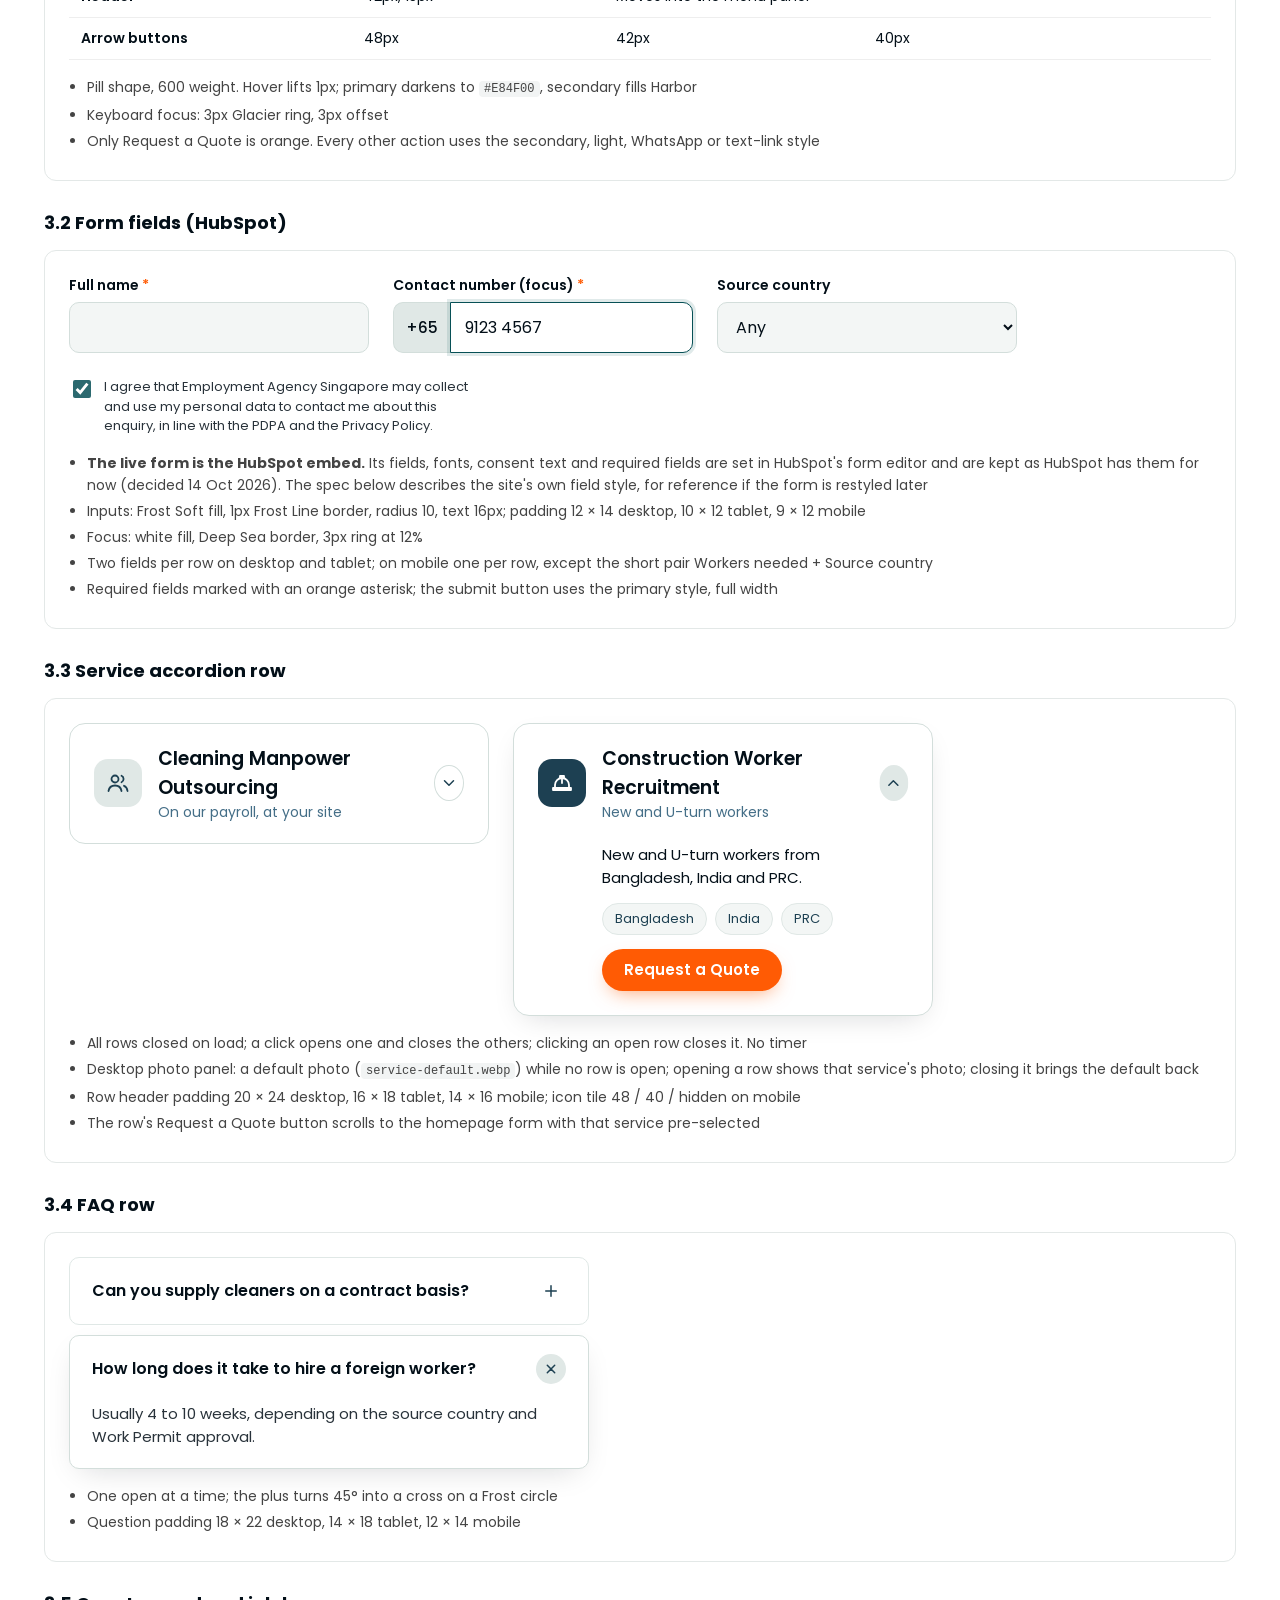
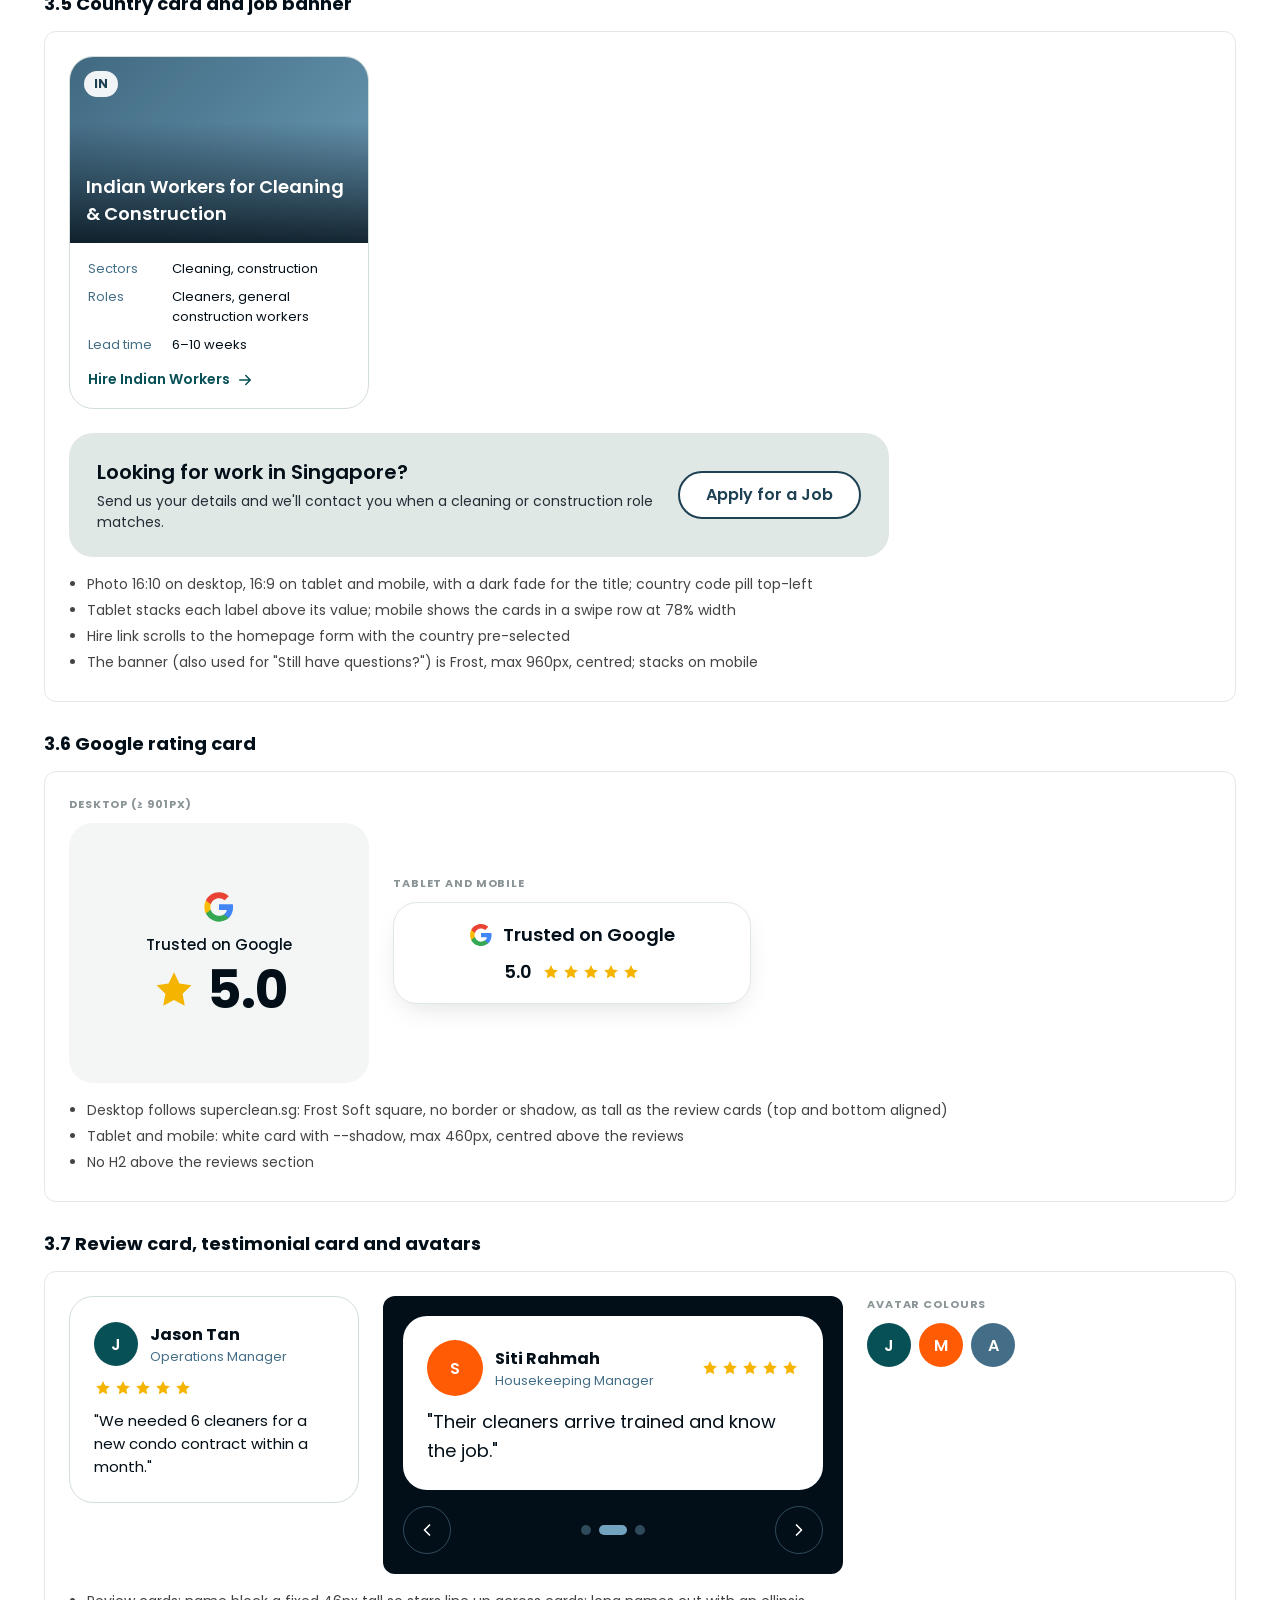
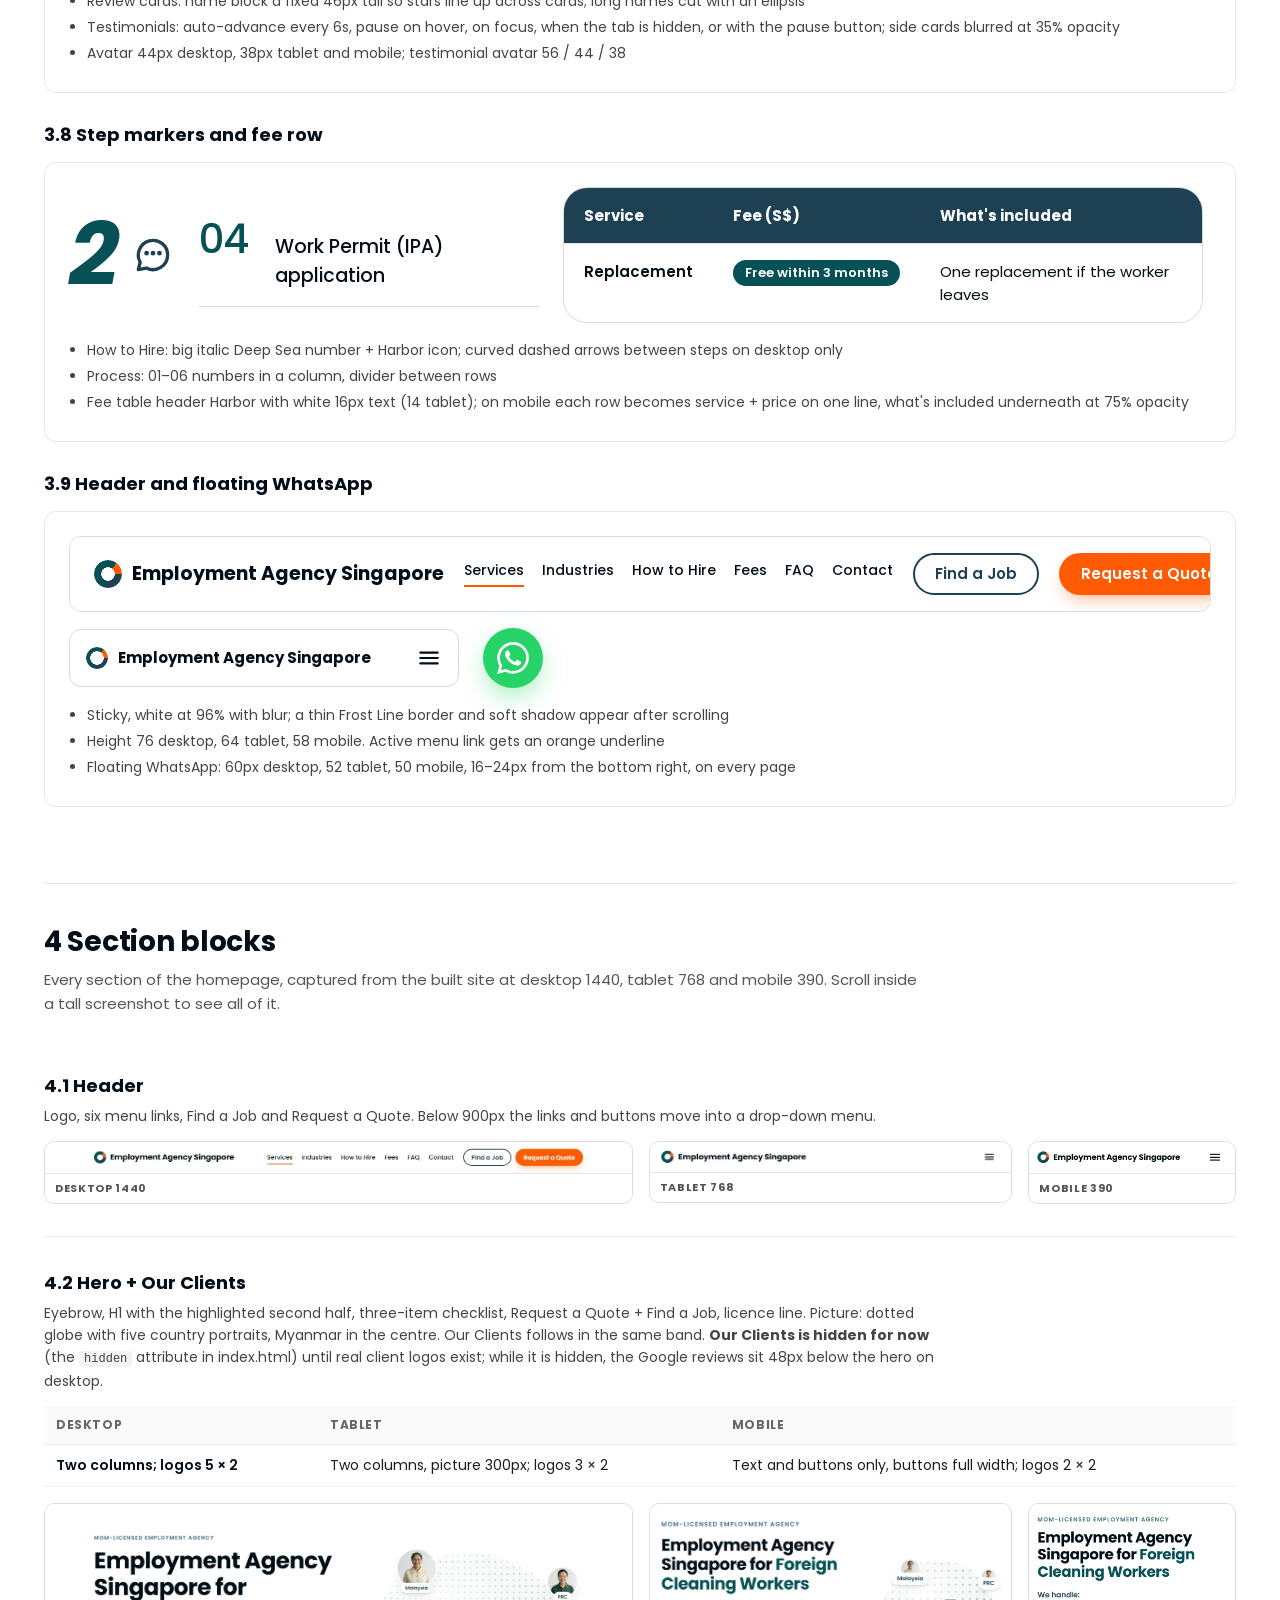
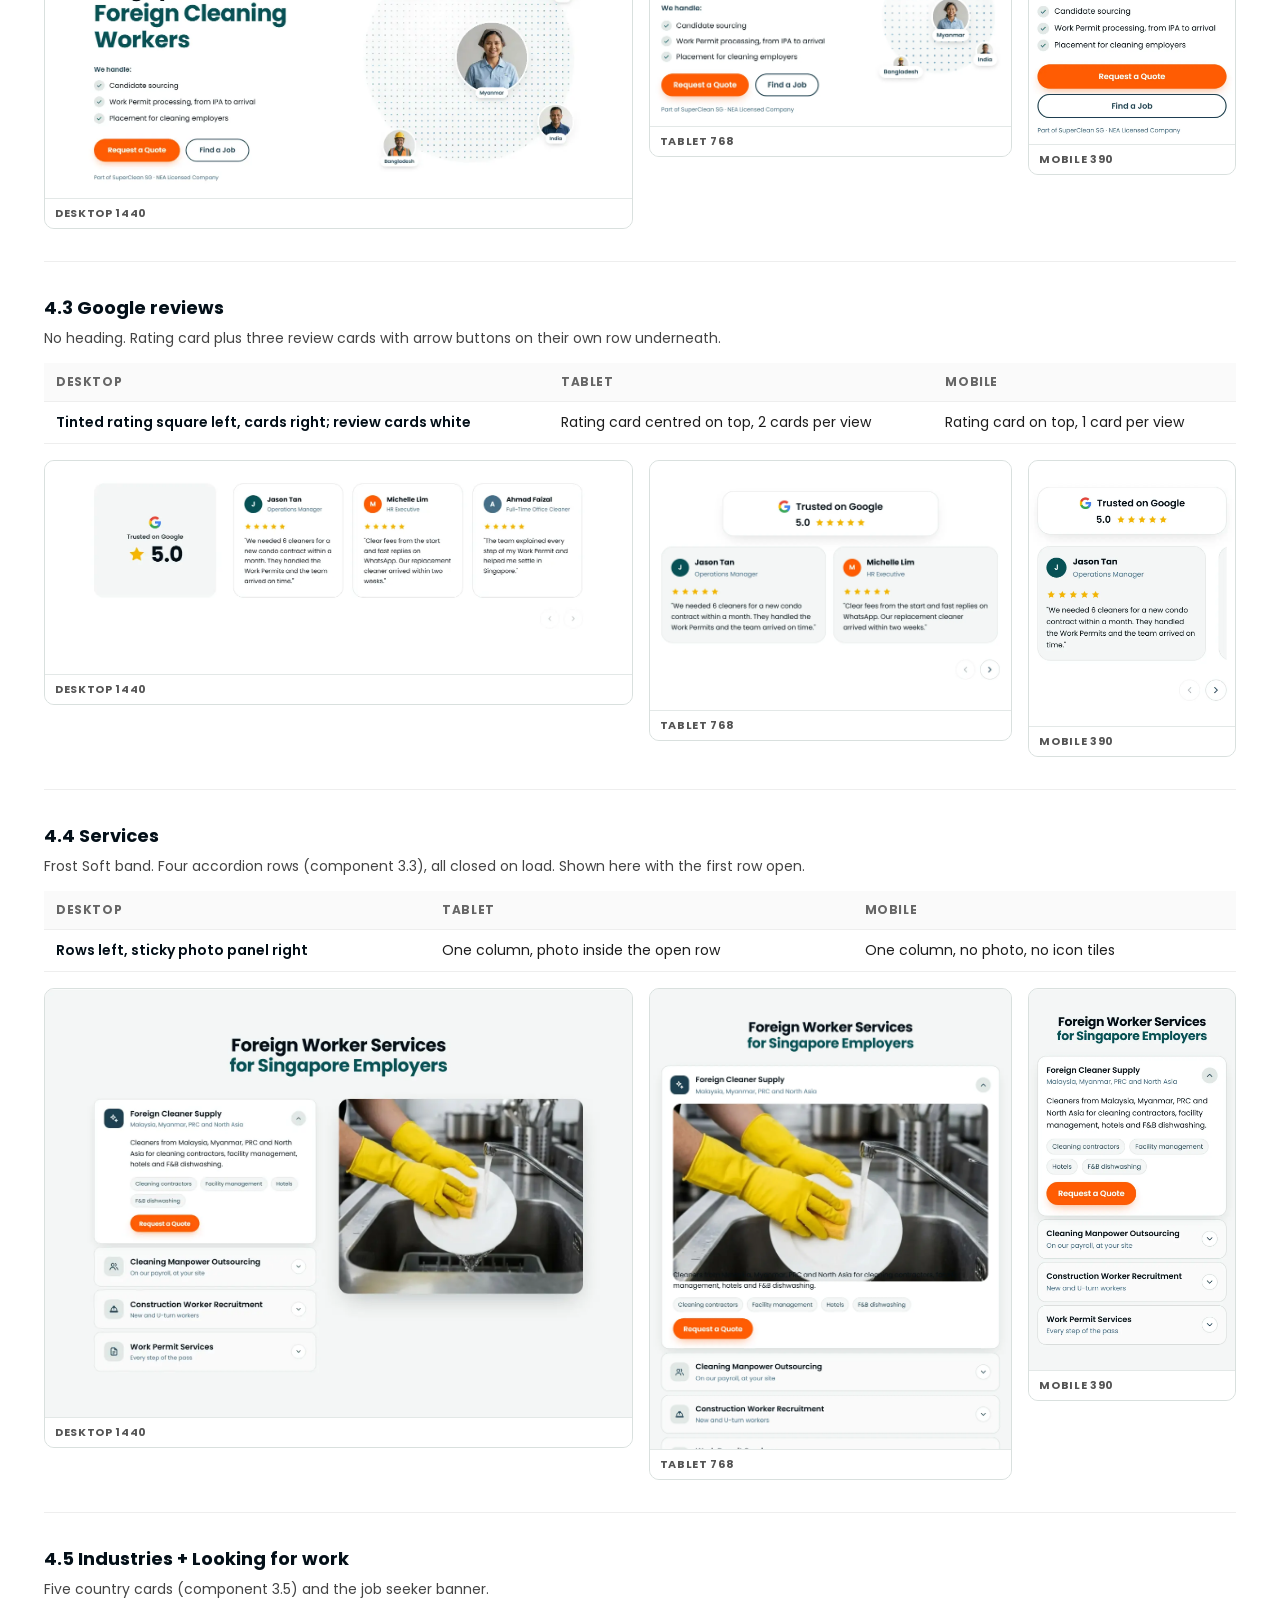
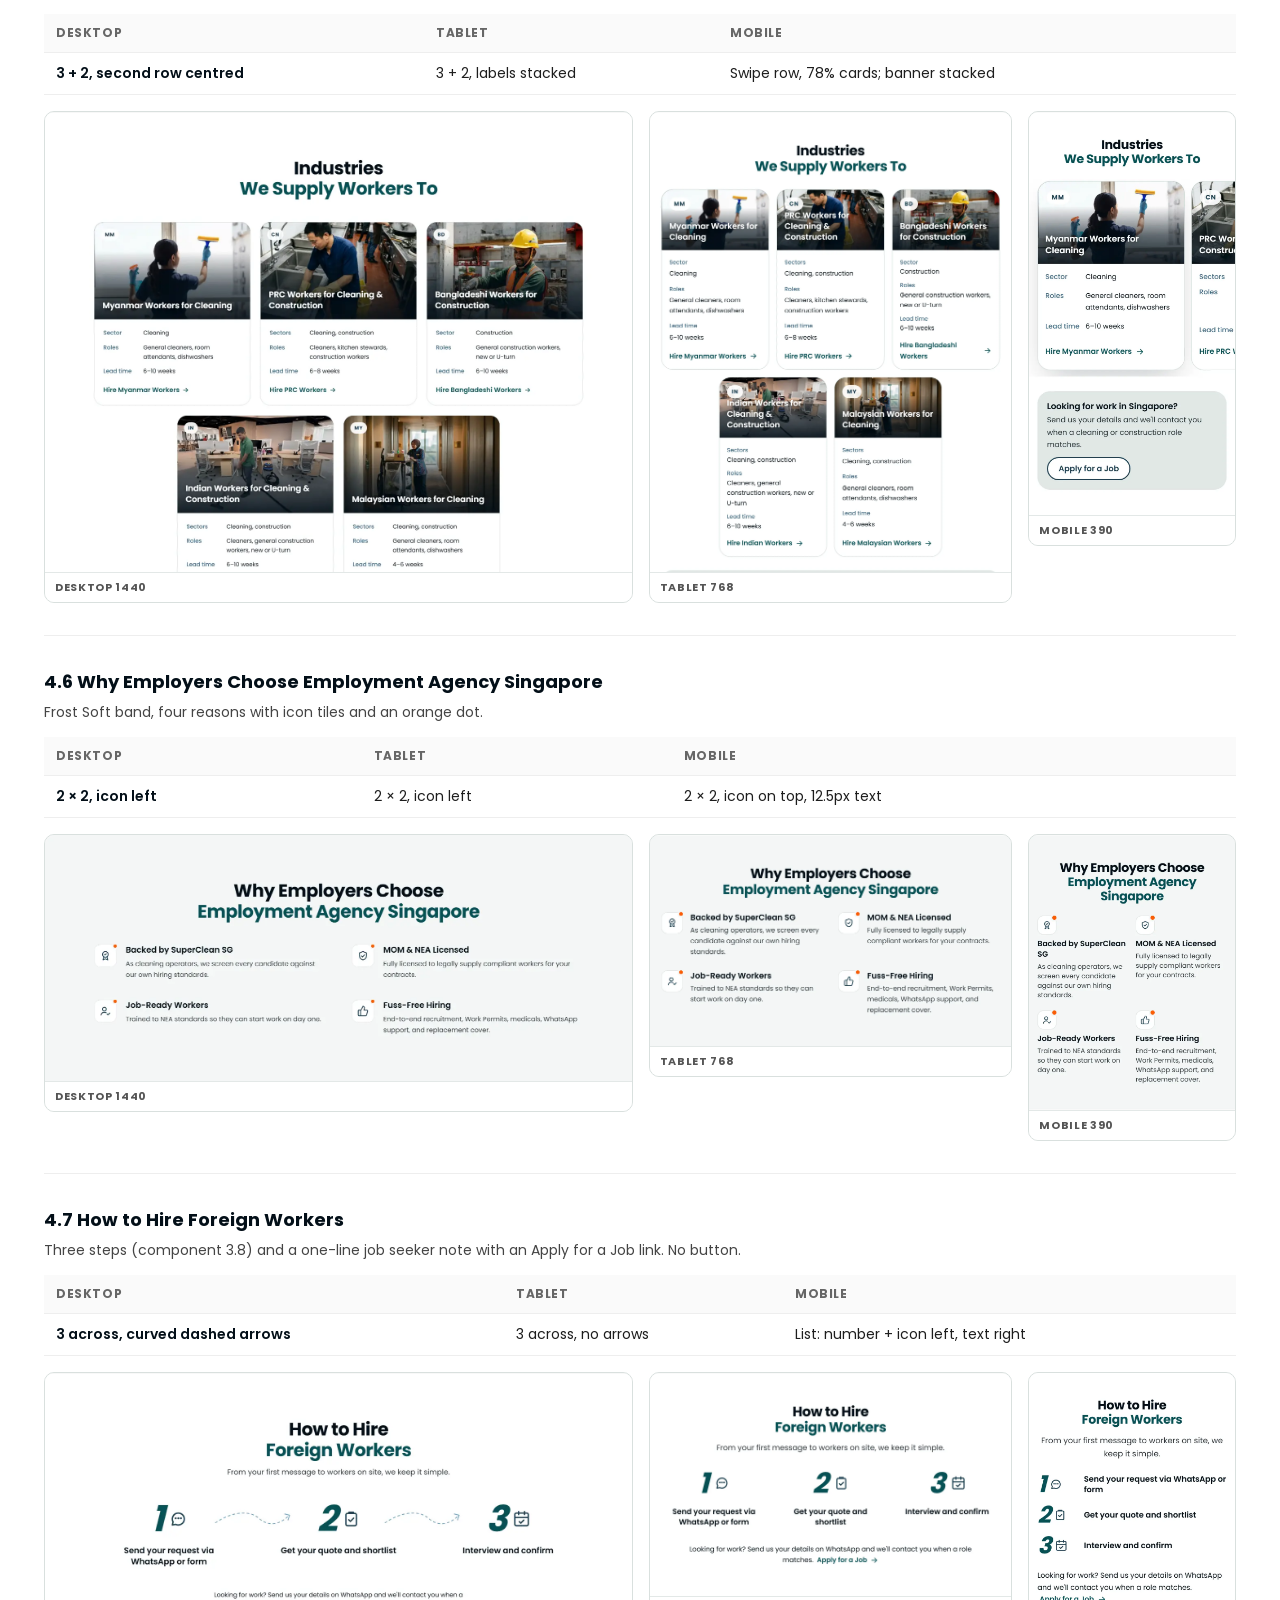
==== commit 5152b283: "Myanmar is cleaning only - Country cards: Myanmar becomes "Myanmar Workers for Cleaning" and moves  " ====
--- a/process/design-system.html
+++ b/process/design-system.html
@@ -451,7 +451,7 @@
     <div class="specimen x"><div class="demo-row">
       <div class="x-svc"><div class="x-svc-head"><span class="x-svc-ico"><svg width="24" height="24"><use href="#i-users"/></svg></span><span class="x-svc-t"><strong>Cleaning Manpower Outsourcing</strong><small>On our payroll, at your site</small></span><span class="x-chev"><svg width="18" height="18"><use href="#i-chev"/></svg></span></div></div>
       <div class="x-svc open"><div class="x-svc-head"><span class="x-svc-ico"><svg width="24" height="24"><use href="#i-helmet"/></svg></span><span class="x-svc-t"><strong>Construction Worker Recruitment</strong><small>New and U-turn workers</small></span><span class="x-chev"><svg width="18" height="18"><use href="#i-chev"/></svg></span></div>
-        <div class="x-svc-body"><p>New and U-turn workers from Bangladesh, India, Myanmar and PRC.</p><div style="display:flex;flex-wrap:wrap;gap:8px"><span class="x-chip">Bangladesh</span><span class="x-chip">India</span><span class="x-chip">Myanmar</span><span class="x-chip">PRC</span></div><a class="x-btn x-primary sm" href="#components" style="justify-self:start">Request a Quote</a></div></div>
+        <div class="x-svc-body"><p>New and U-turn workers from Bangladesh, India and PRC.</p><div style="display:flex;flex-wrap:wrap;gap:8px"><span class="x-chip">Bangladesh</span><span class="x-chip">India</span><span class="x-chip">PRC</span></div><a class="x-btn x-primary sm" href="#components" style="justify-self:start">Request a Quote</a></div></div>
     </div>
     <ul class="state-list"><li>All rows closed on load; a click opens one and closes the others; clicking an open row closes it. No timer</li><li>Desktop photo panel: a default photo (<code>service-default.webp</code>) while no row is open; opening a row shows that service's photo; closing it brings the default back</li><li>Row header padding 20 × 24 desktop, 16 × 18 tablet, 14 × 16 mobile; icon tile 48 / 40 / hidden on mobile</li><li>The row's Request a Quote button scrolls to the homepage form with that service pre-selected</li></ul></div></div>
 
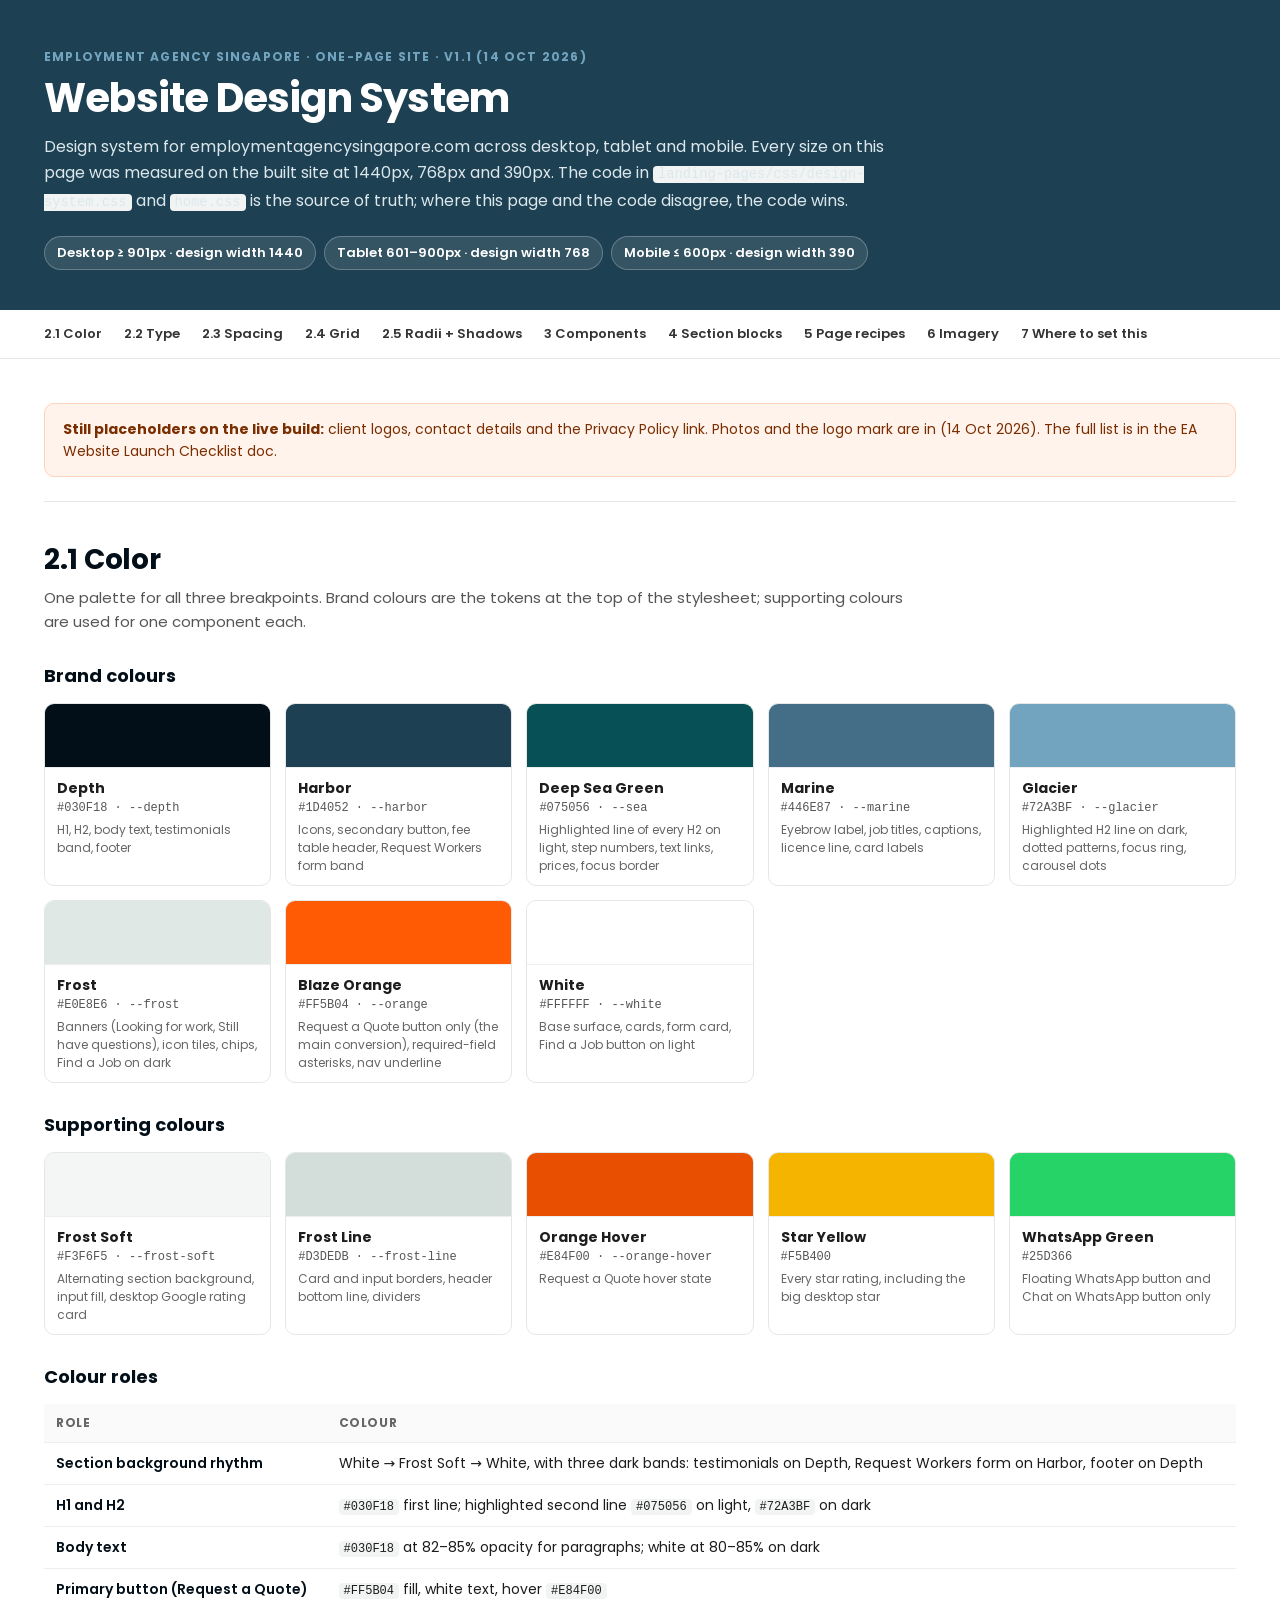
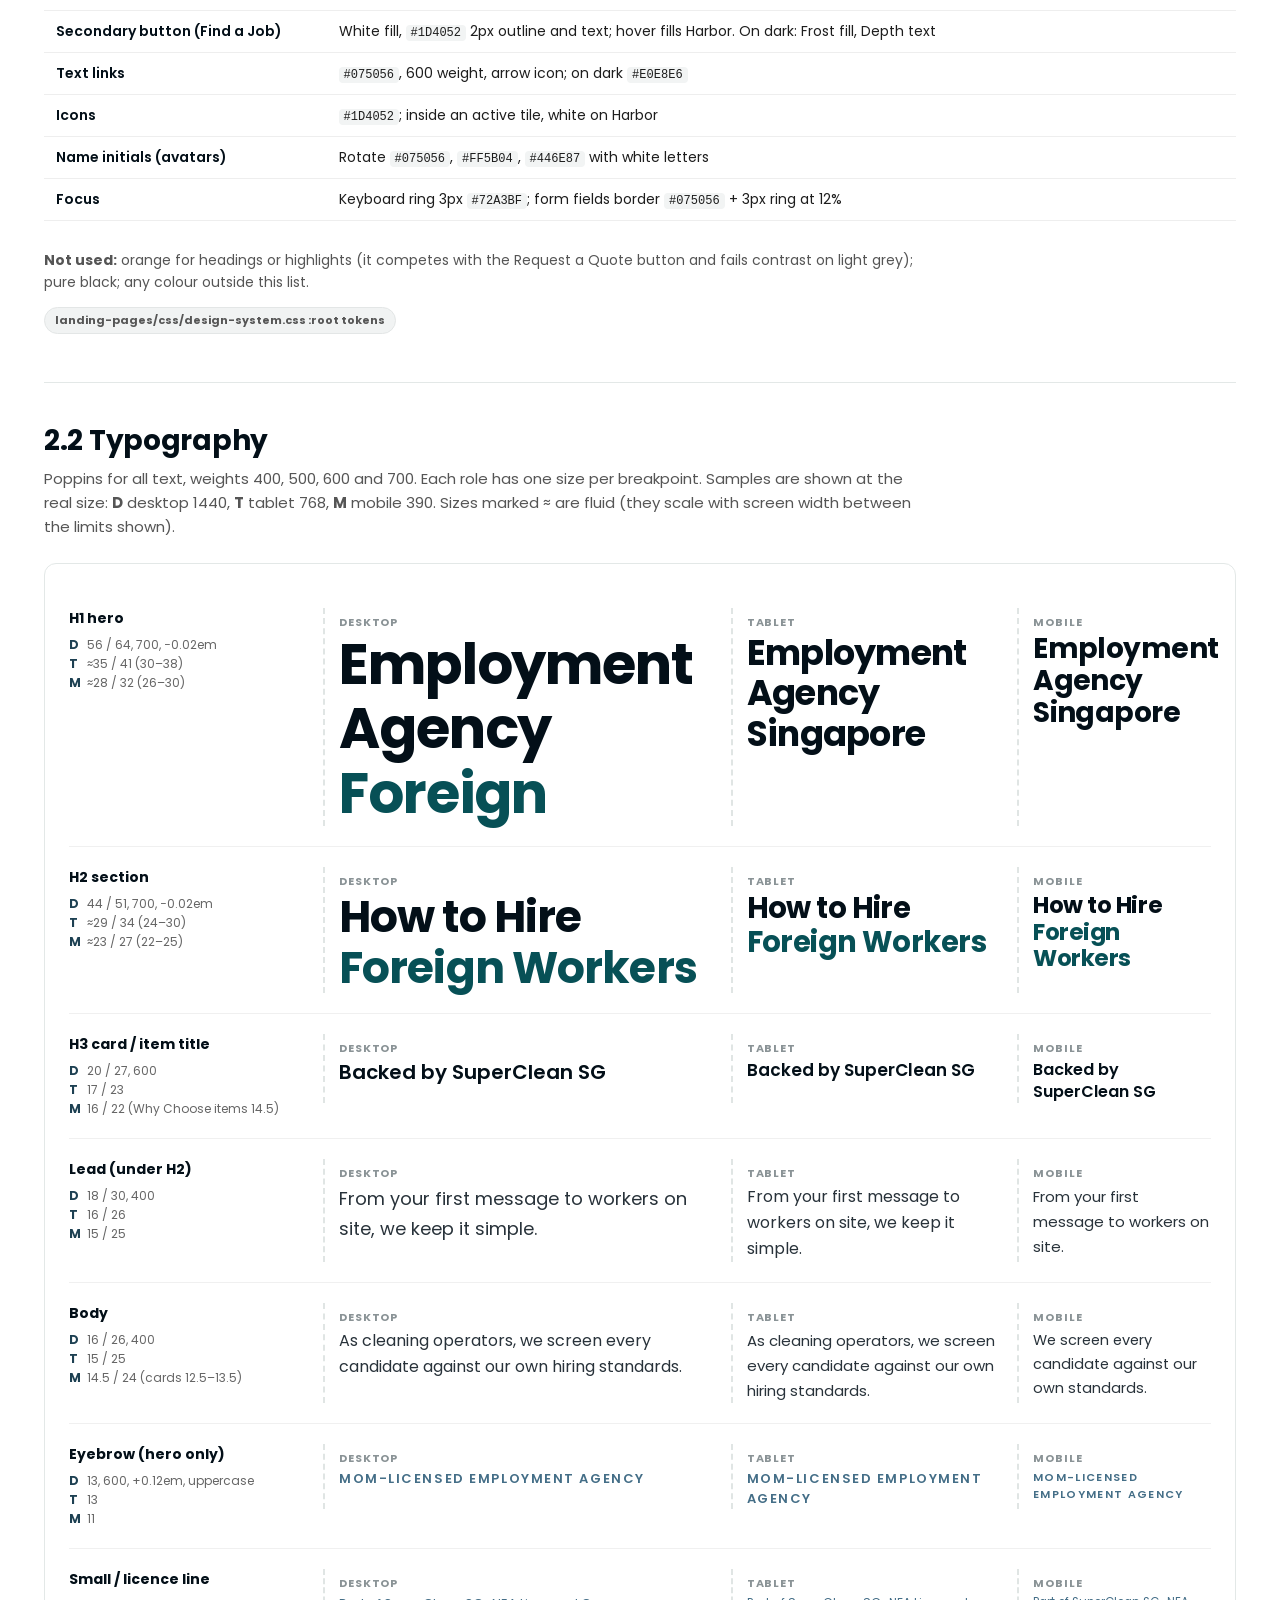
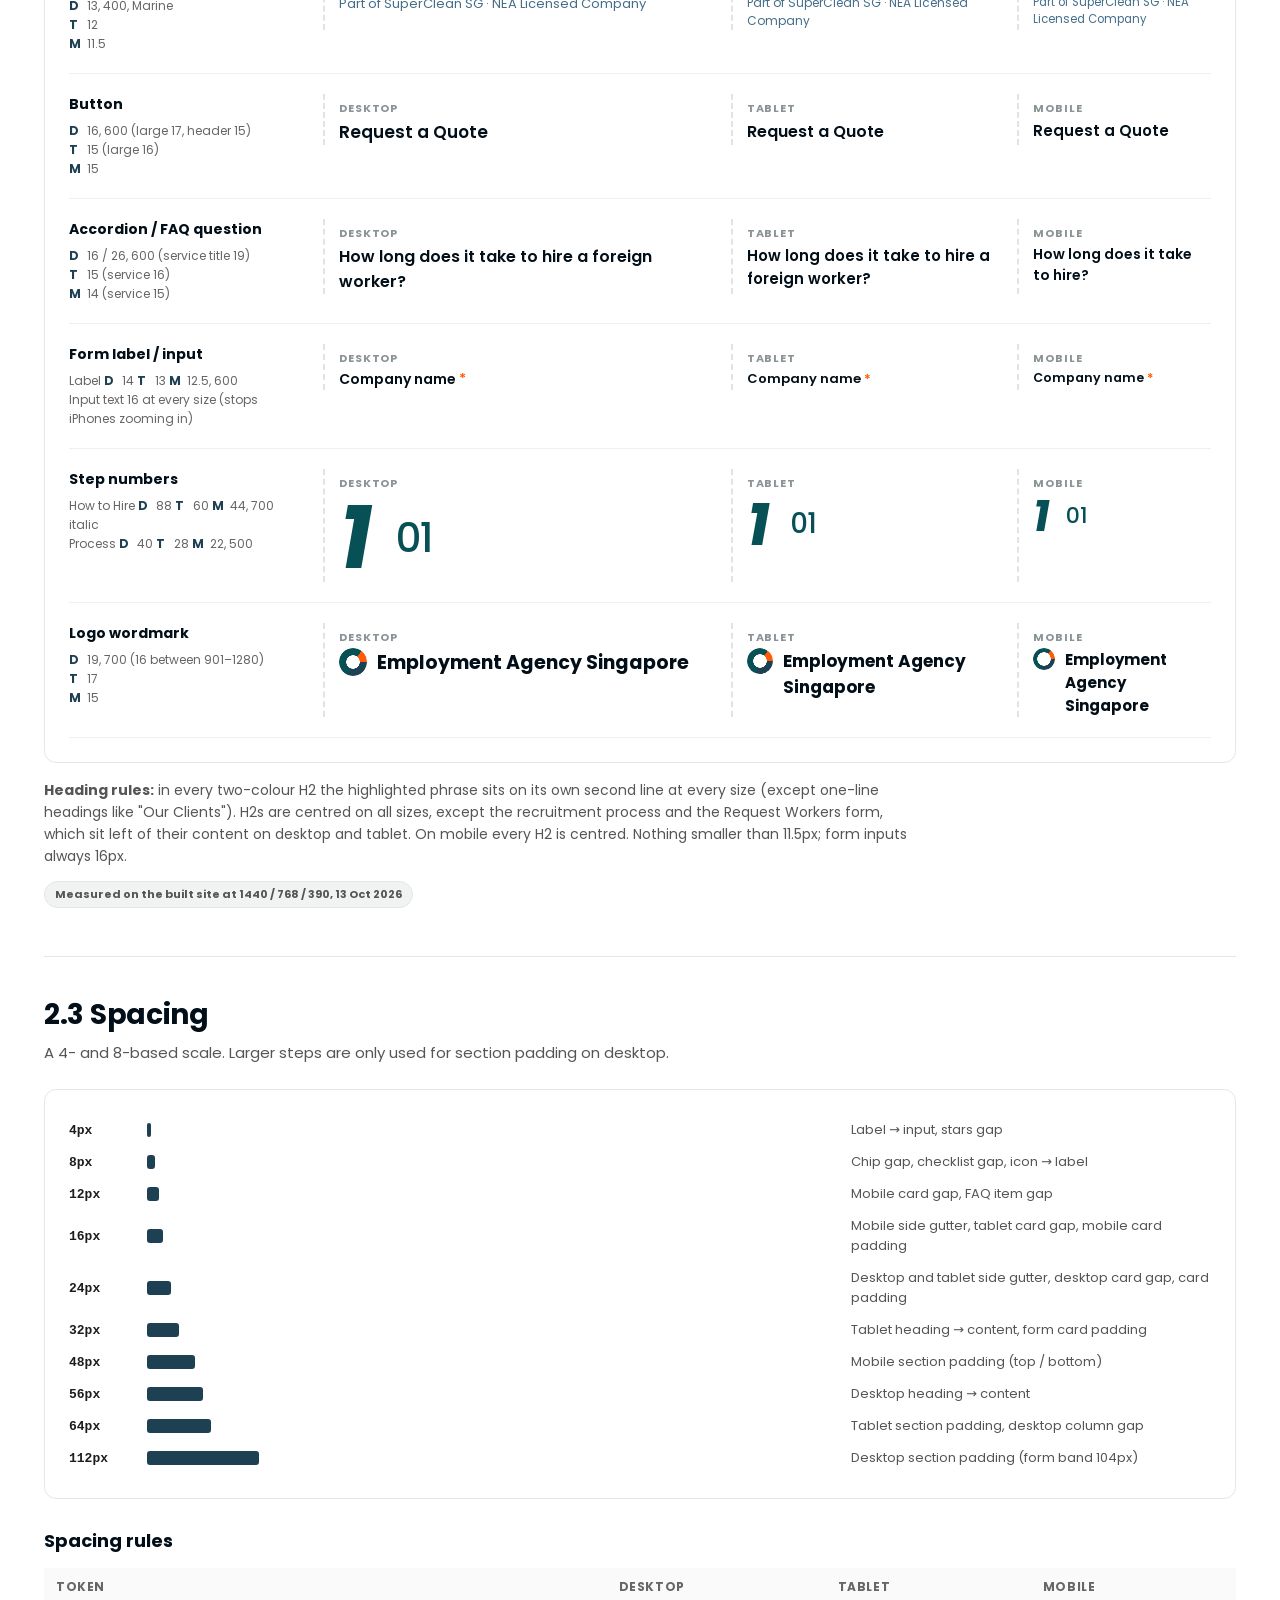
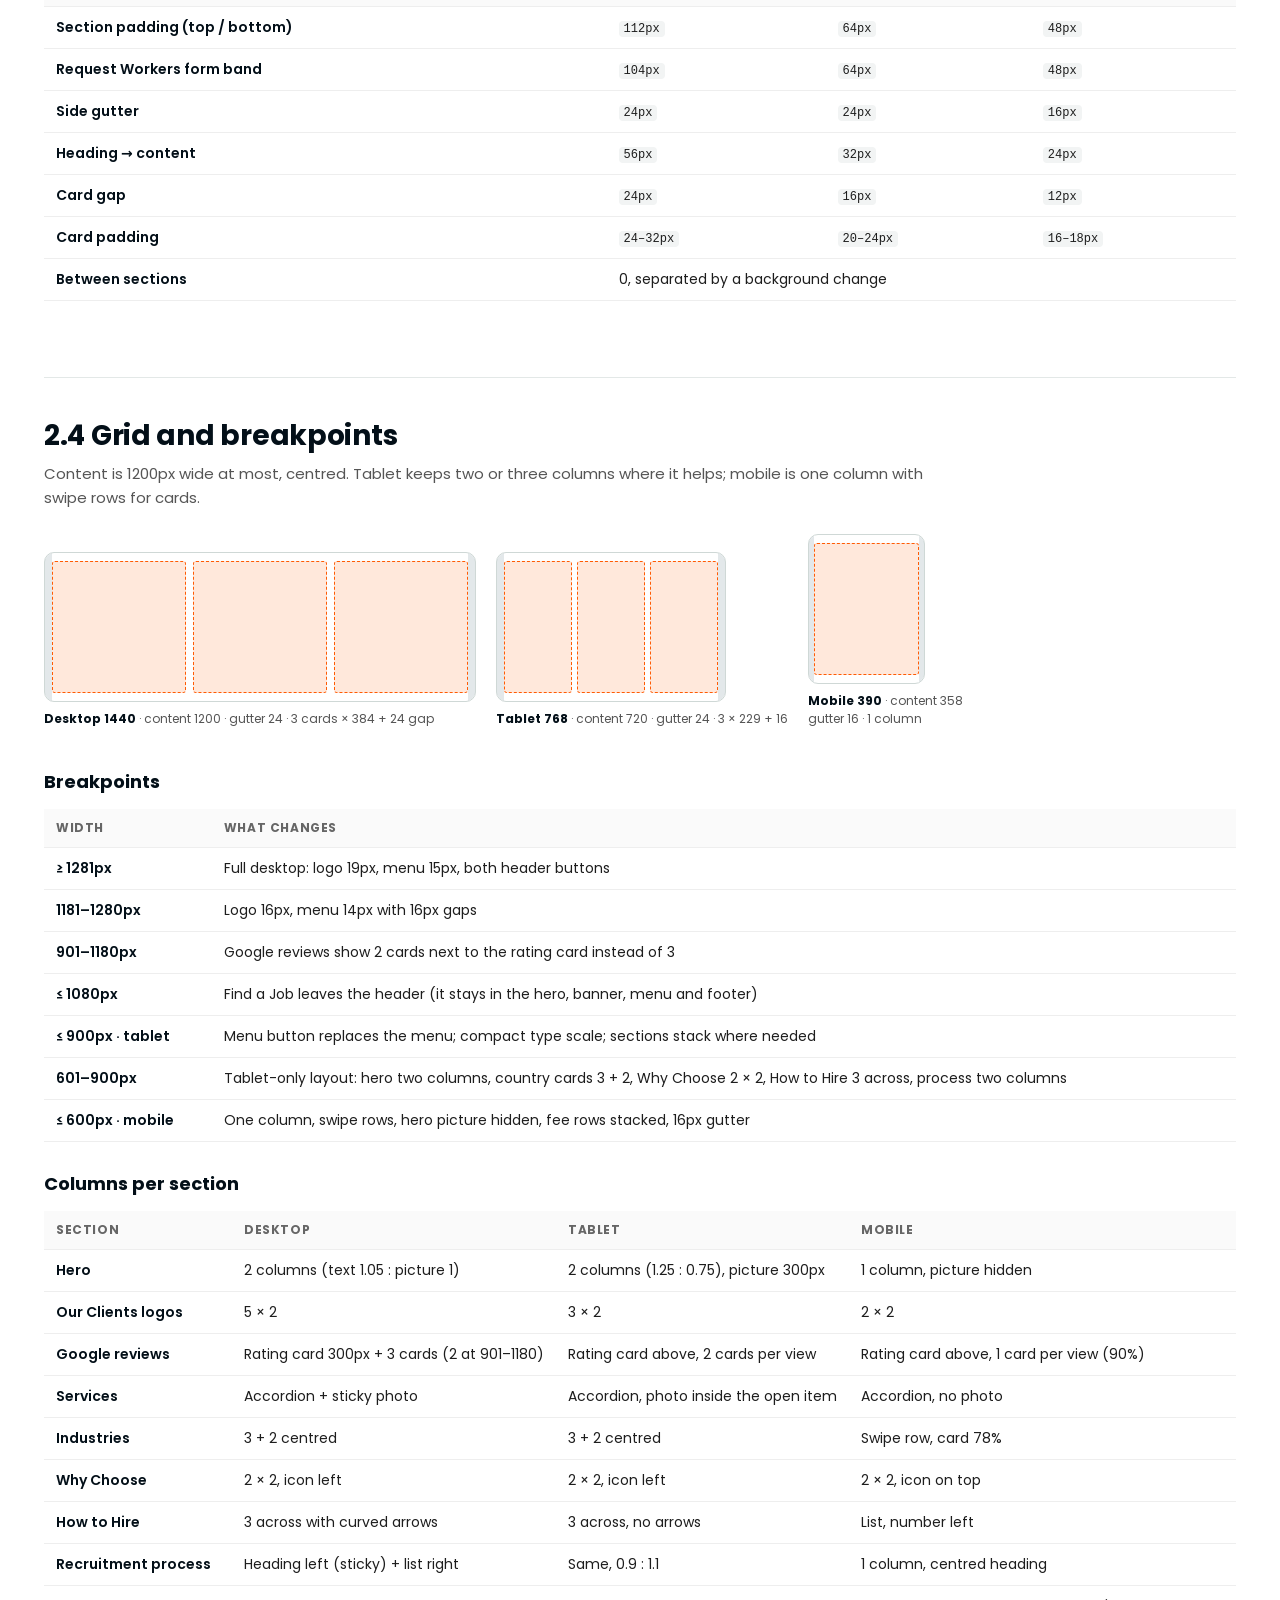
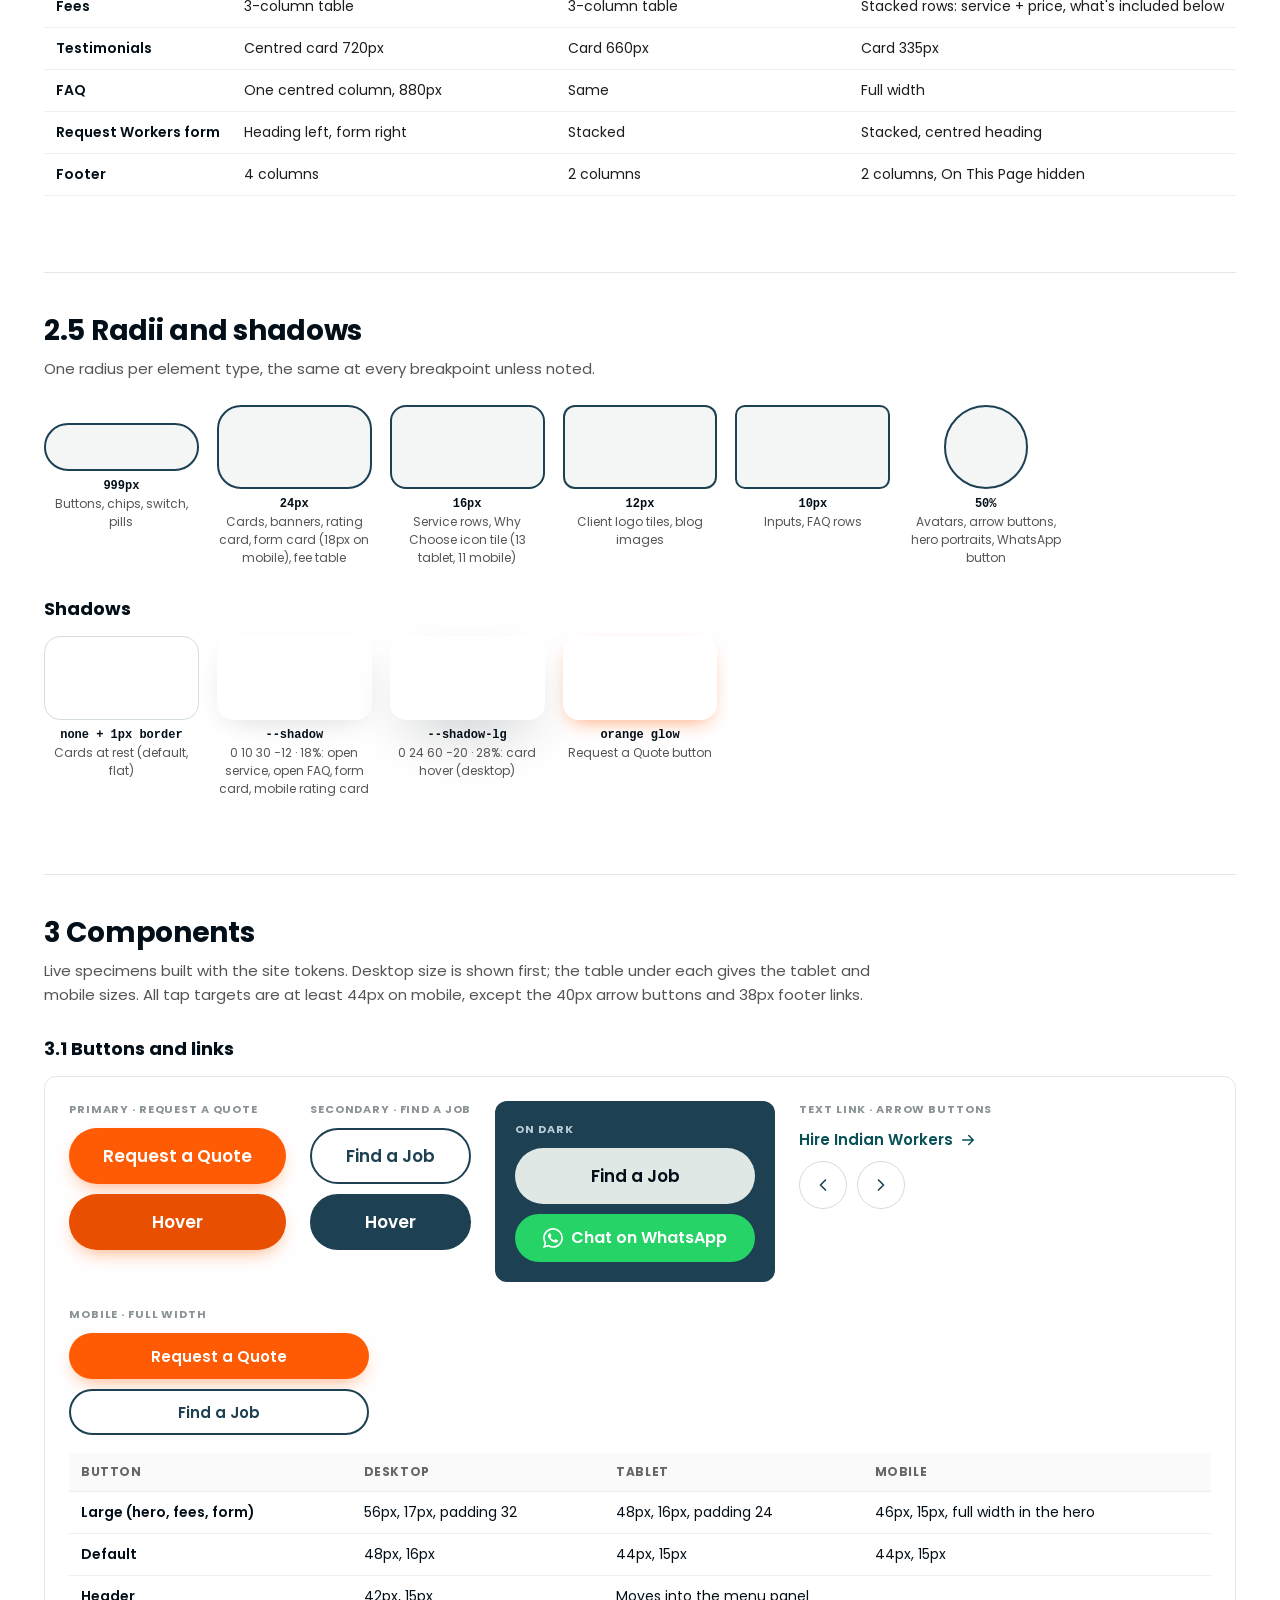
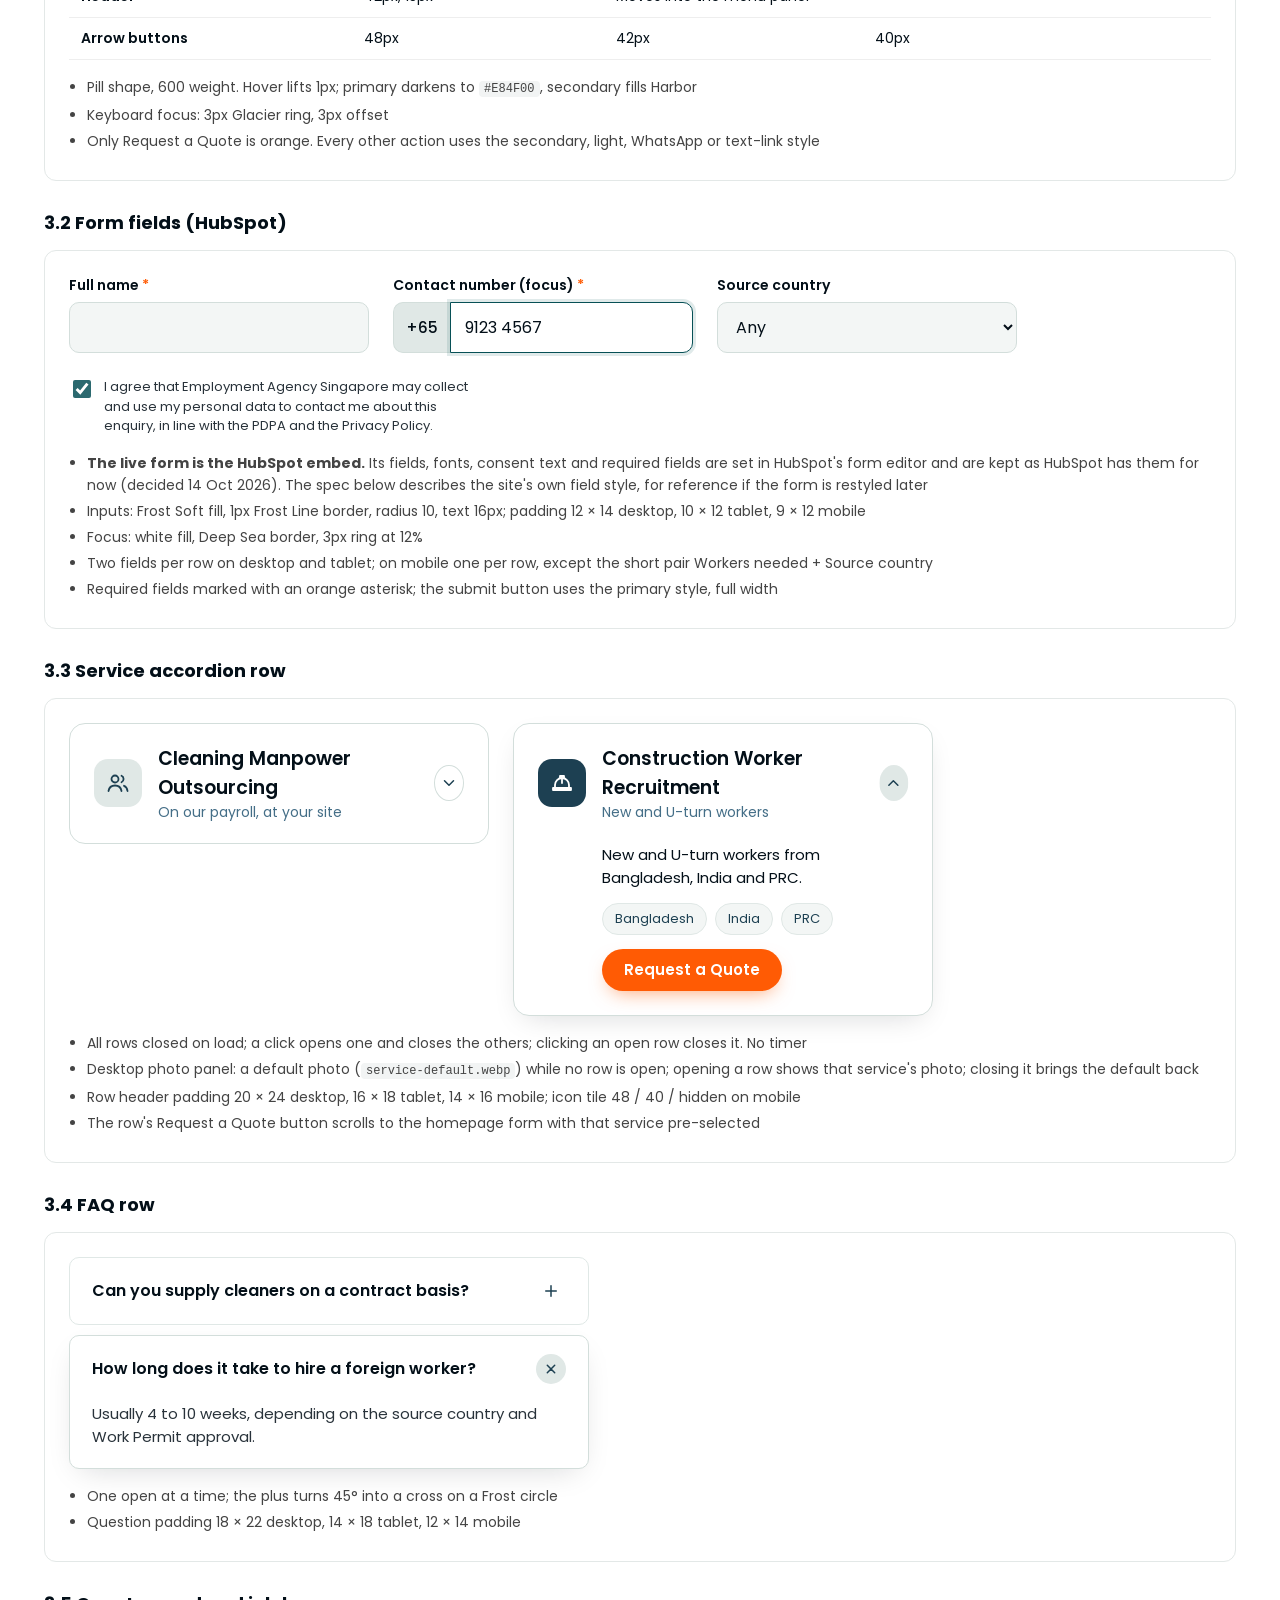
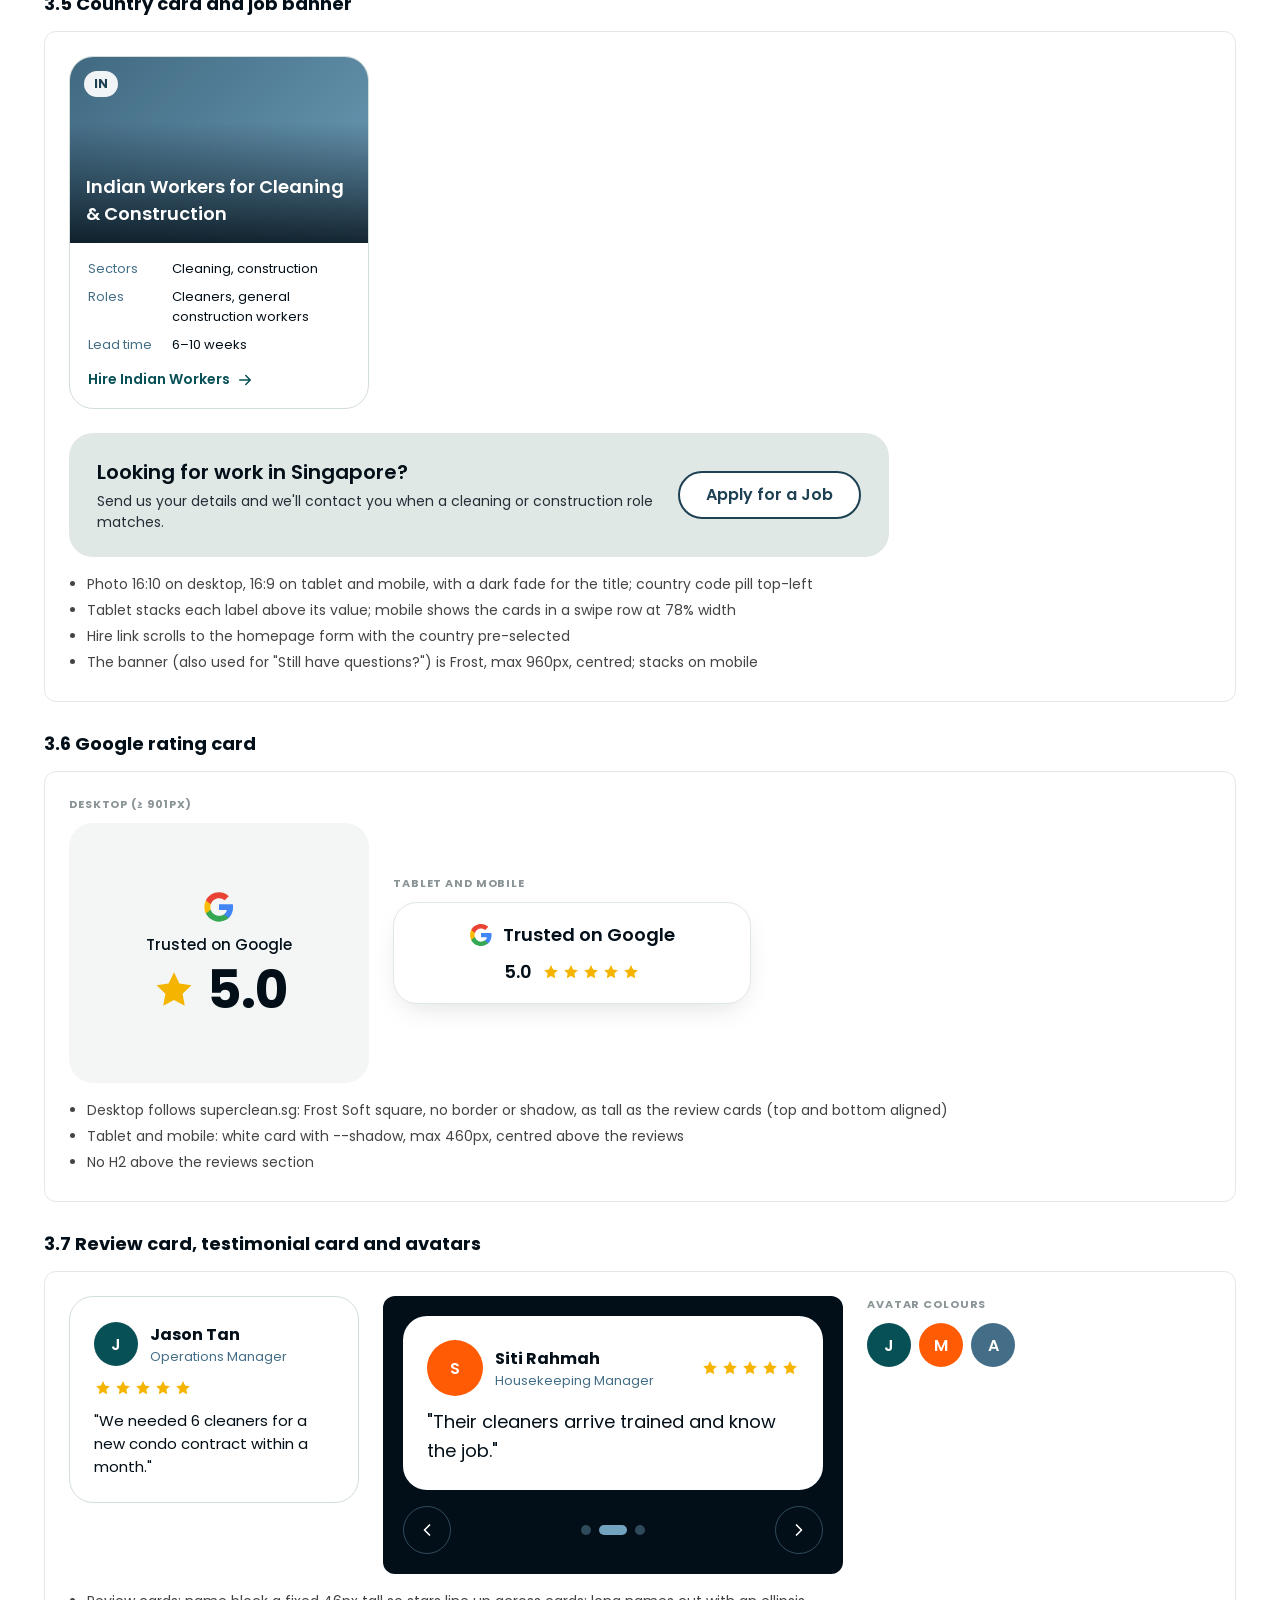
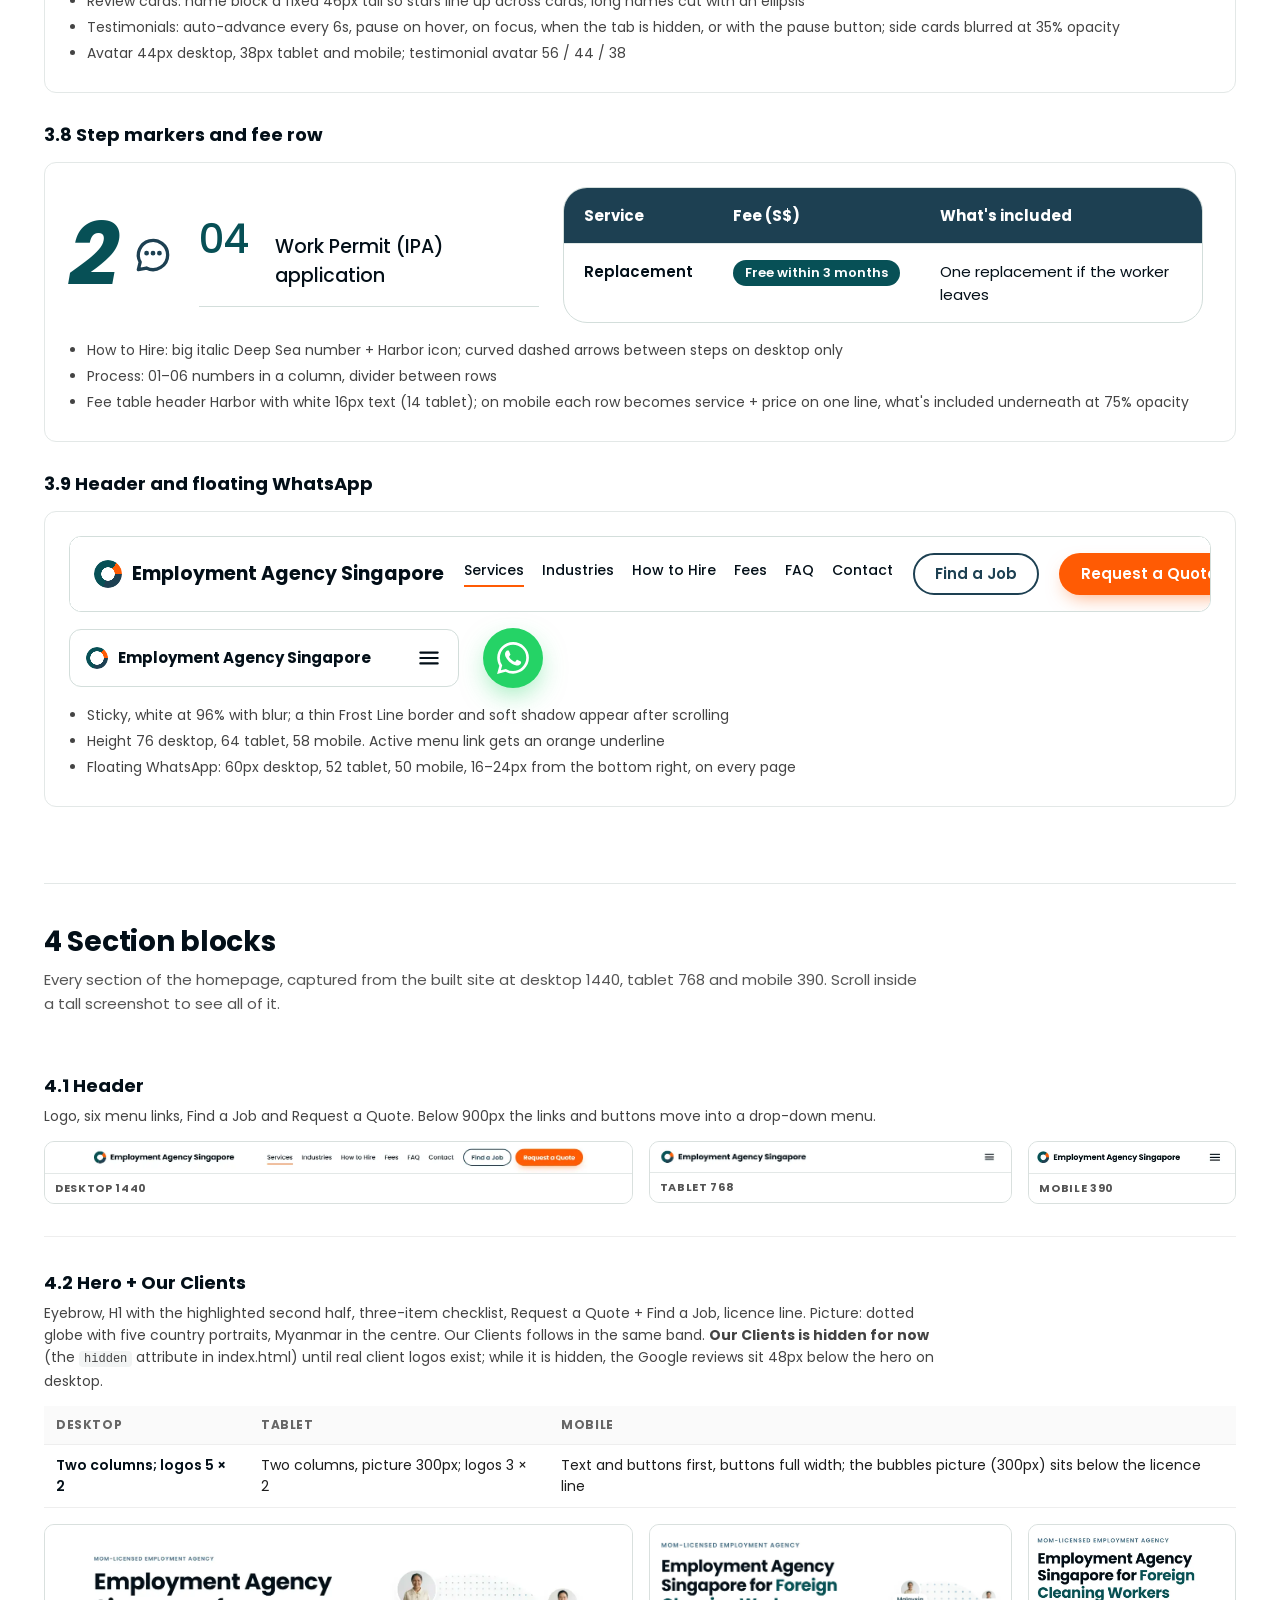
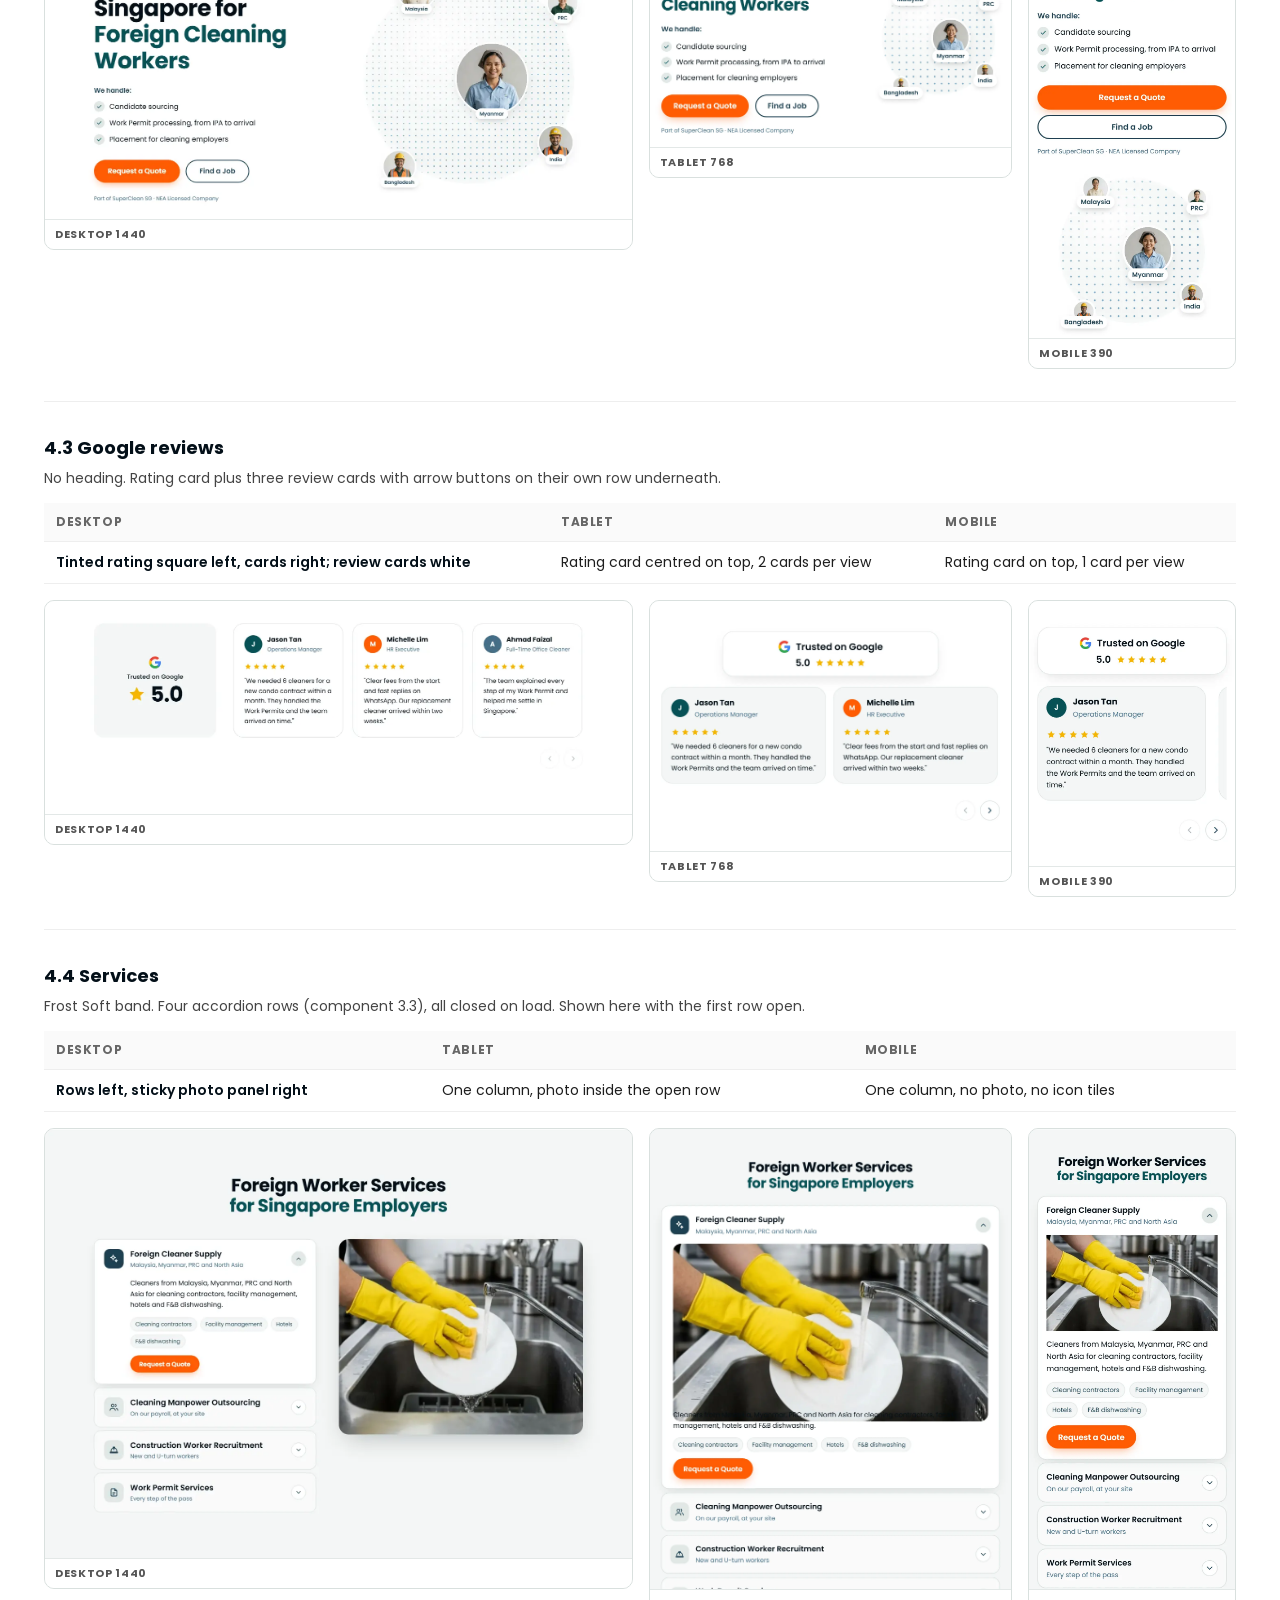
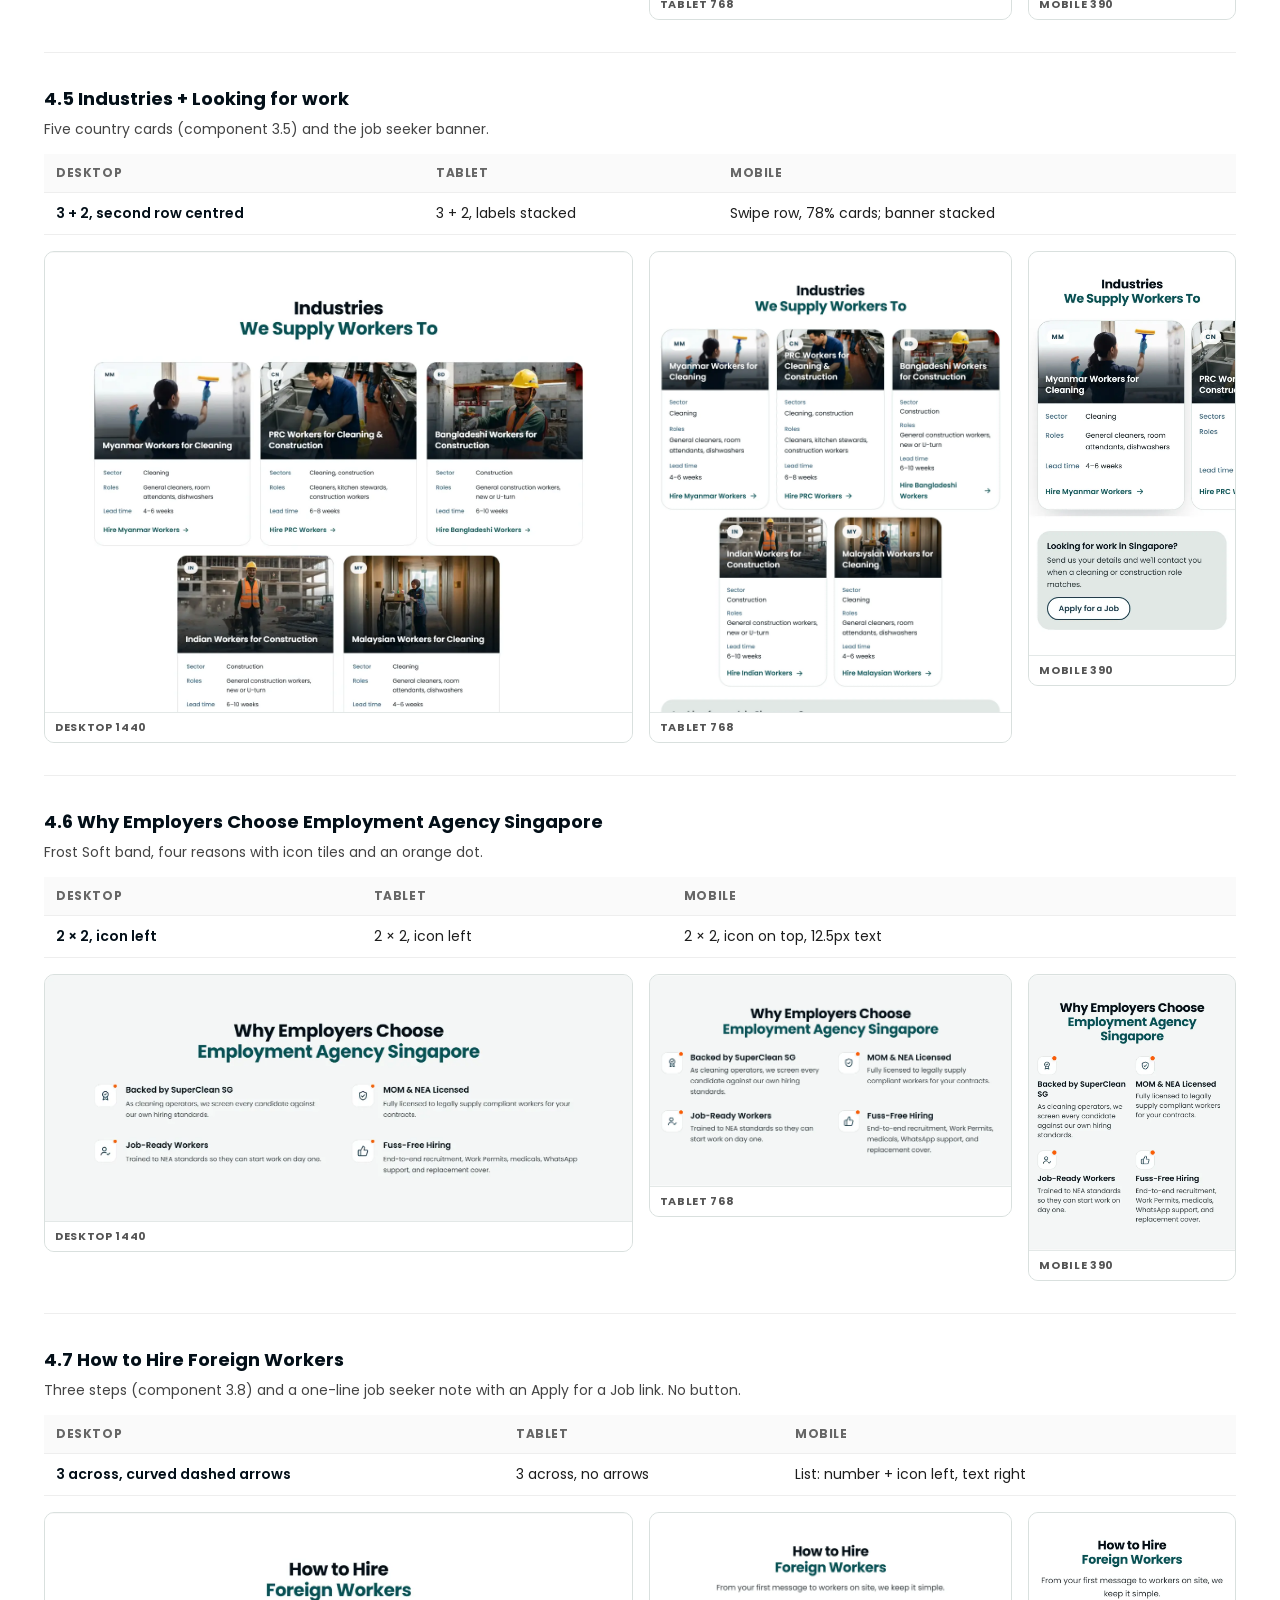
==== commit 165f348f: "Phone: show the hero bubbles and service photos - Hero bubbles picture now shows on phones (300px, b" ====
--- a/process/design-system.html
+++ b/process/design-system.html
@@ -517,7 +517,7 @@
 
   <div class="block" id="b-hero"><h4>4.2 Hero + Our Clients</h4>
     <p class="lead-note">Eyebrow, H1 with the highlighted second half, three-item checklist, Request a Quote + Find a Job, licence line. Picture: dotted globe with five country portraits, Myanmar in the centre. Our Clients follows in the same band. <strong>Our Clients is hidden for now</strong> (the <code>hidden</code> attribute in index.html) until real client logos exist; while it is hidden, the Google reviews sit 48px below the hero on desktop.</p>
-    <div class="table-wrap bp-table"><table class="ds-table"><tr><th>Desktop</th><th>Tablet</th><th>Mobile</th></tr><tr><td>Two columns; logos 5 × 2</td><td>Two columns, picture 300px; logos 3 × 2</td><td>Text and buttons only, buttons full width; logos 2 × 2</td></tr></table></div>
+    <div class="table-wrap bp-table"><table class="ds-table"><tr><th>Desktop</th><th>Tablet</th><th>Mobile</th></tr><tr><td>Two columns; logos 5 × 2</td><td>Two columns, picture 300px; logos 3 × 2</td><td>Text and buttons first, buttons full width; the bubbles picture (300px) sits below the licence line</td></tr></table></div>
     <div class="gallery"><figure class="shot"><div class="scroll"><img src="design-system-img/hero-desktop.webp" alt="Hero, desktop" loading="lazy"></div><figcaption>Desktop 1440</figcaption></figure><figure class="shot"><div class="scroll"><img src="design-system-img/hero-tablet.webp" alt="Hero, tablet" loading="lazy"></div><figcaption>Tablet 768</figcaption></figure><figure class="shot"><div class="scroll"><img src="design-system-img/hero-mobile.webp" alt="Hero, mobile" loading="lazy"></div><figcaption>Mobile 390</figcaption></figure></div></div>
 
   <div class="block" id="b-reviews"><h4>4.3 Google reviews</h4>
@@ -618,9 +618,9 @@
   <h2>6 Imagery and icons</h2>
   <div class="table-wrap"><table class="ds-table">
     <tr><th>Slot</th><th>Ratio and size</th><th>Count</th><th>Notes</th></tr>
-    <tr><td>Hero portraits</td><td>Square 600 × 600, shown in circles: 32% / 18% / 14–16% of the picture</td><td>5</td><td>Head and shoulders on a plain light wall, smiling at the camera. Cleaners in a work uniform (navy, or the green SuperClean SG polo), construction workers in a yellow hard hat and orange vest. Hidden on mobile</td></tr>
+    <tr><td>Hero portraits</td><td>Square 600 × 600, shown in circles: 32% / 18% / 14–16% of the picture</td><td>5</td><td>Head and shoulders on a plain light wall, smiling at the camera. Shown on phones too, at 300px below the buttons. Cleaners in a work uniform (navy, or the green SuperClean SG polo), construction workers in a yellow hard hat and orange vest.</td></tr>
     <tr><td>Client logos</td><td>Tile 64px tall desktop, 52 tablet, 44 mobile</td><td>10</td><td>Logo centred, max 70% of the tile; grey or full colour, one style for all</td></tr>
-    <tr><td>Service photos</td><td>1200 × 960 (5:4) panel on desktop, cropped to 16:9 inside the row on tablet</td><td>4</td><td>The work itself: dishwashing, office cleaning, rebar work, documents. Not shown on mobile</td></tr>
+    <tr><td>Service photos</td><td>1200 × 960 (5:4) panel on desktop, cropped to 16:9 inside the open row on tablet and phone</td><td>4</td><td>The work itself: dishwashing, office cleaning, rebar work, documents</td></tr>
     <tr><td>Country photos</td><td>1200 × 750 (16:10) desktop, 16:9 tablet and mobile</td><td>5</td><td>A worker on the job for that country's main sector. No flags. Bottom 70% darkened (Depth 92% → 0) so the white title reads on any photo</td></tr>
     <tr><td>Blog thumbnails</td><td>16:10, radius 12</td><td>3</td><td>Section hidden for now</td></tr>
   </table></div>
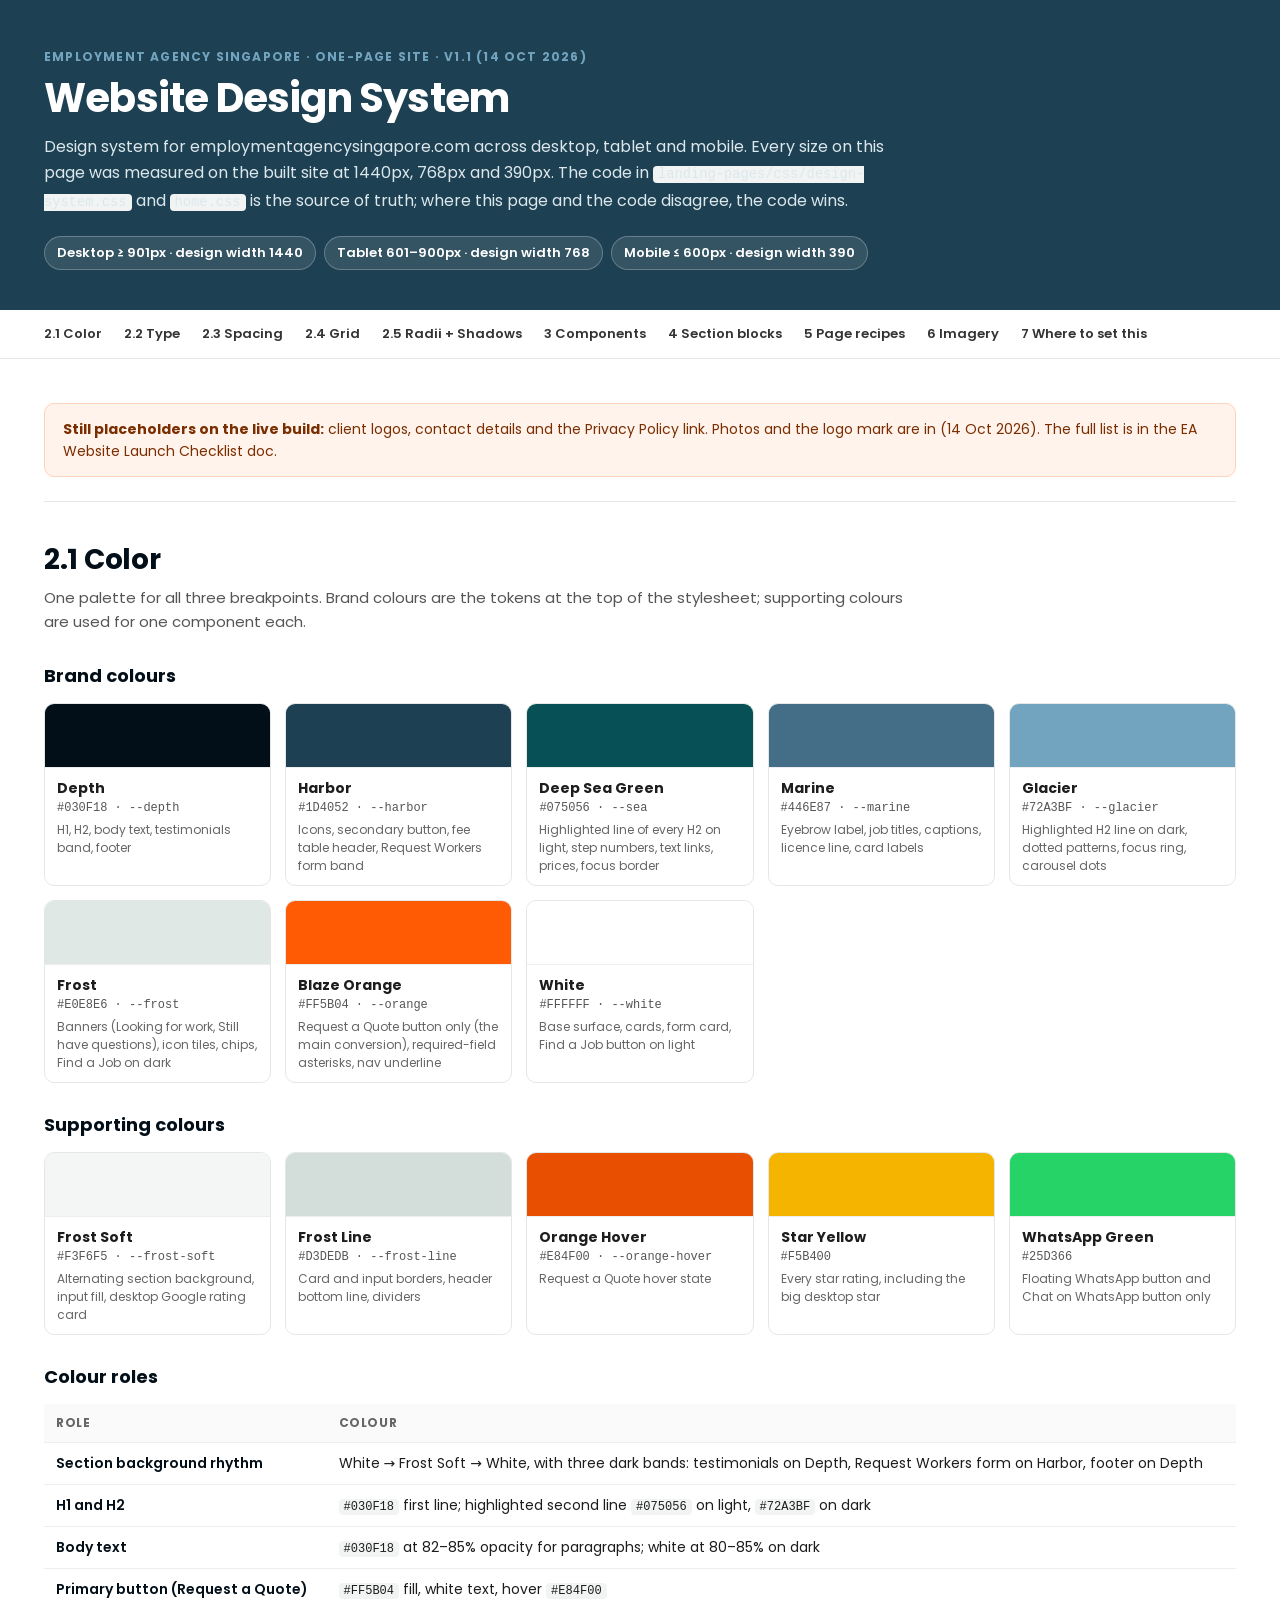
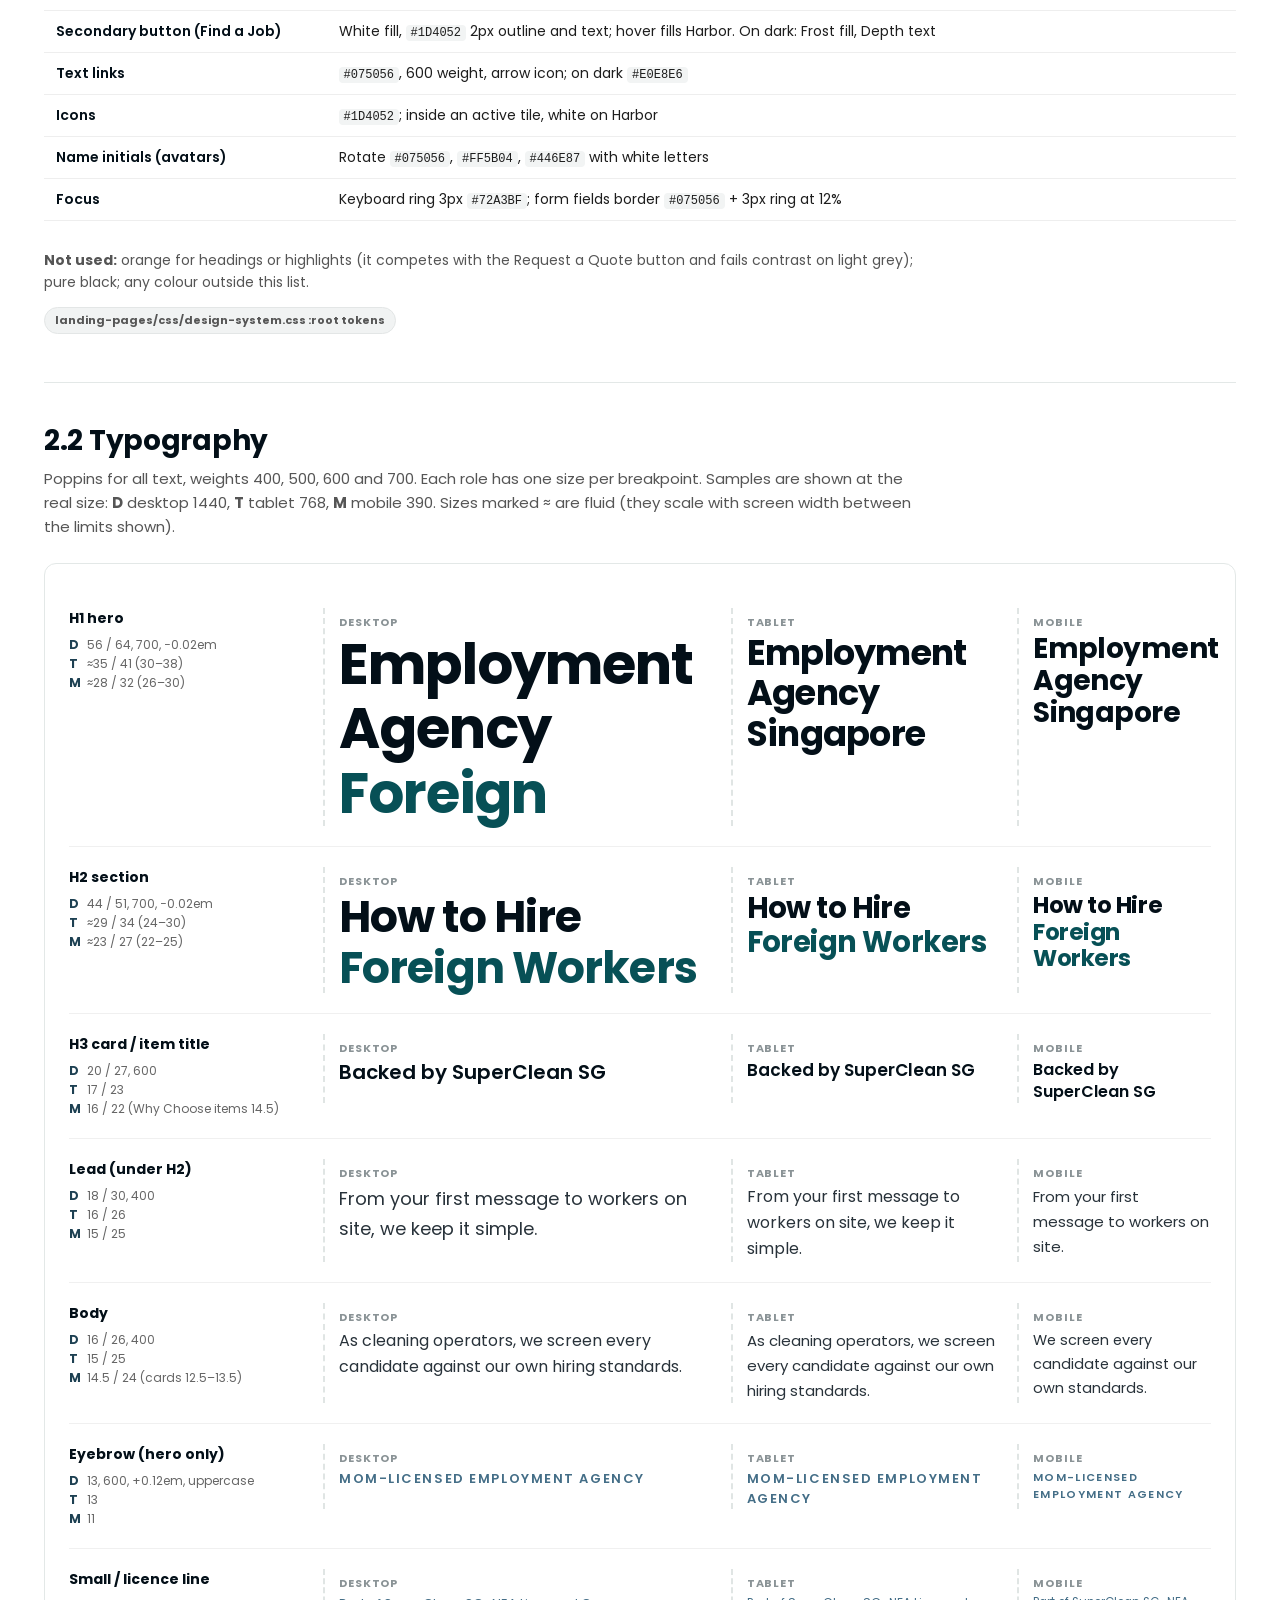
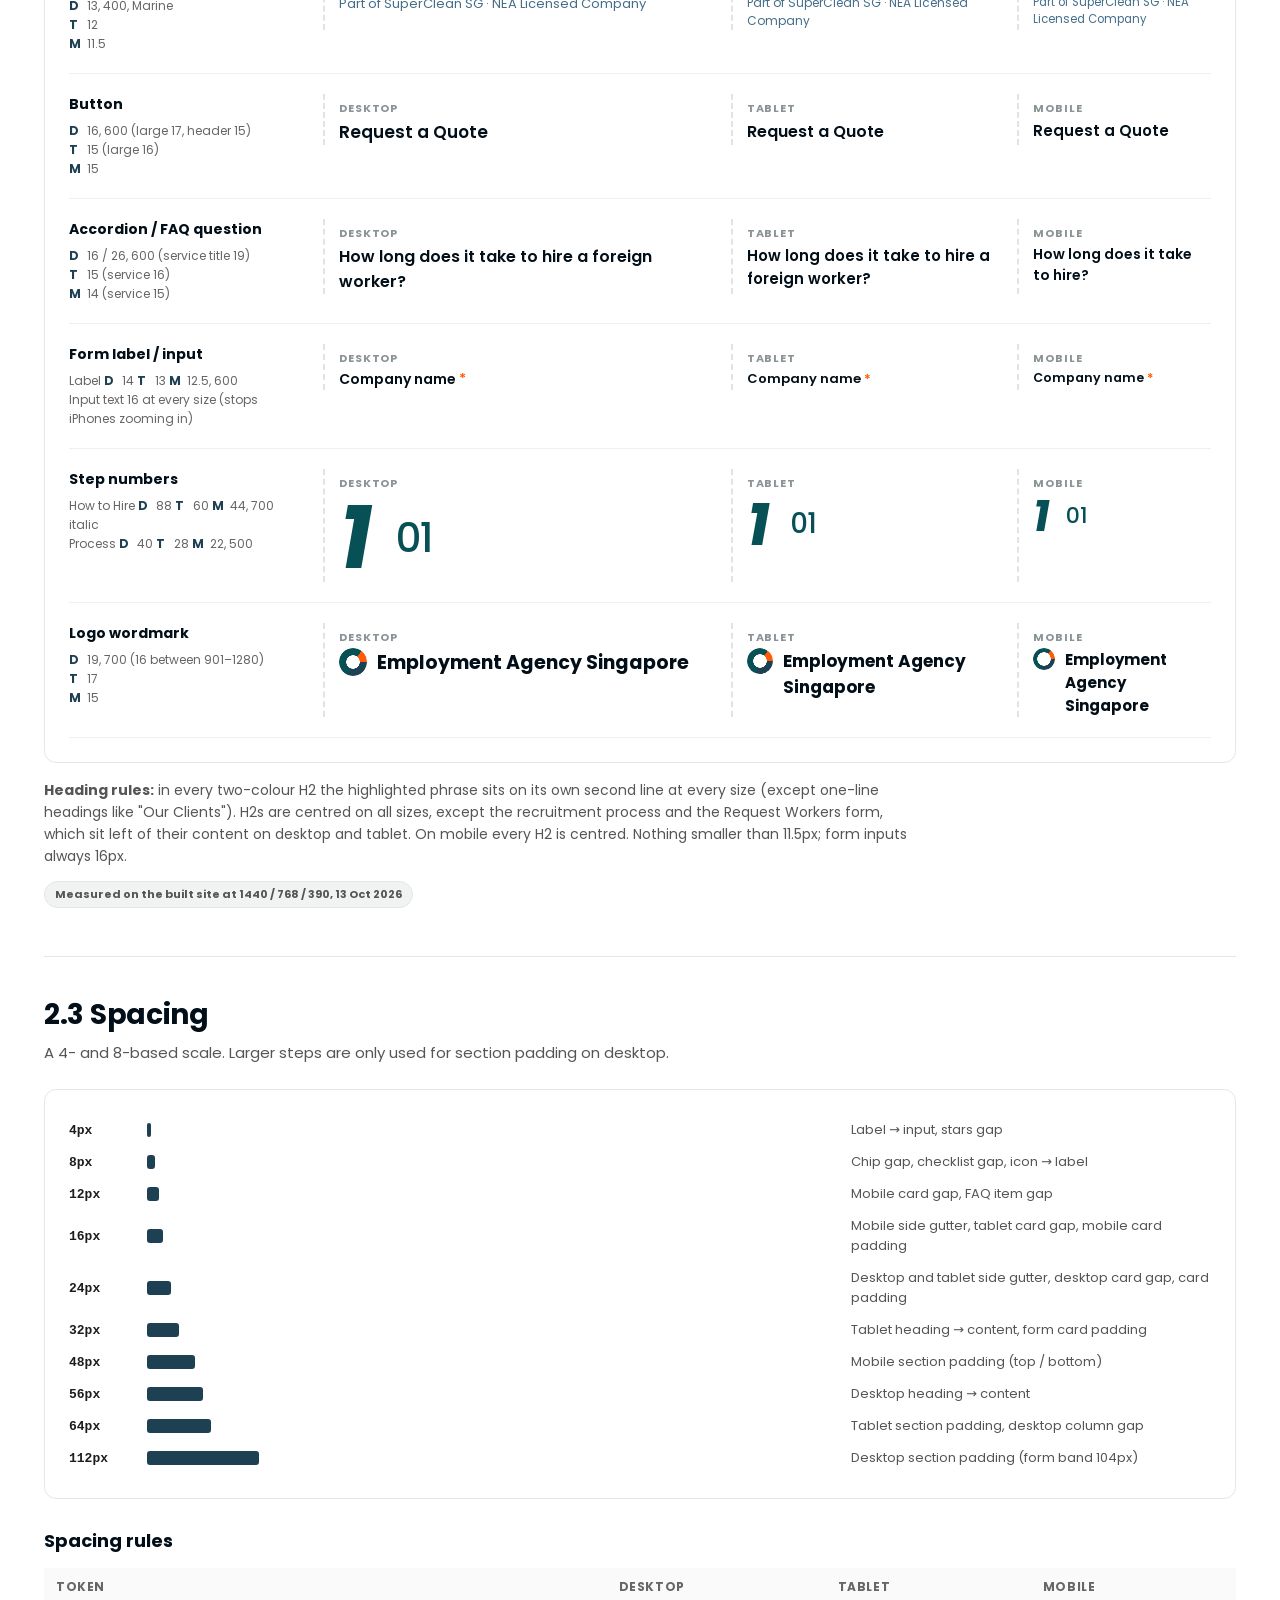
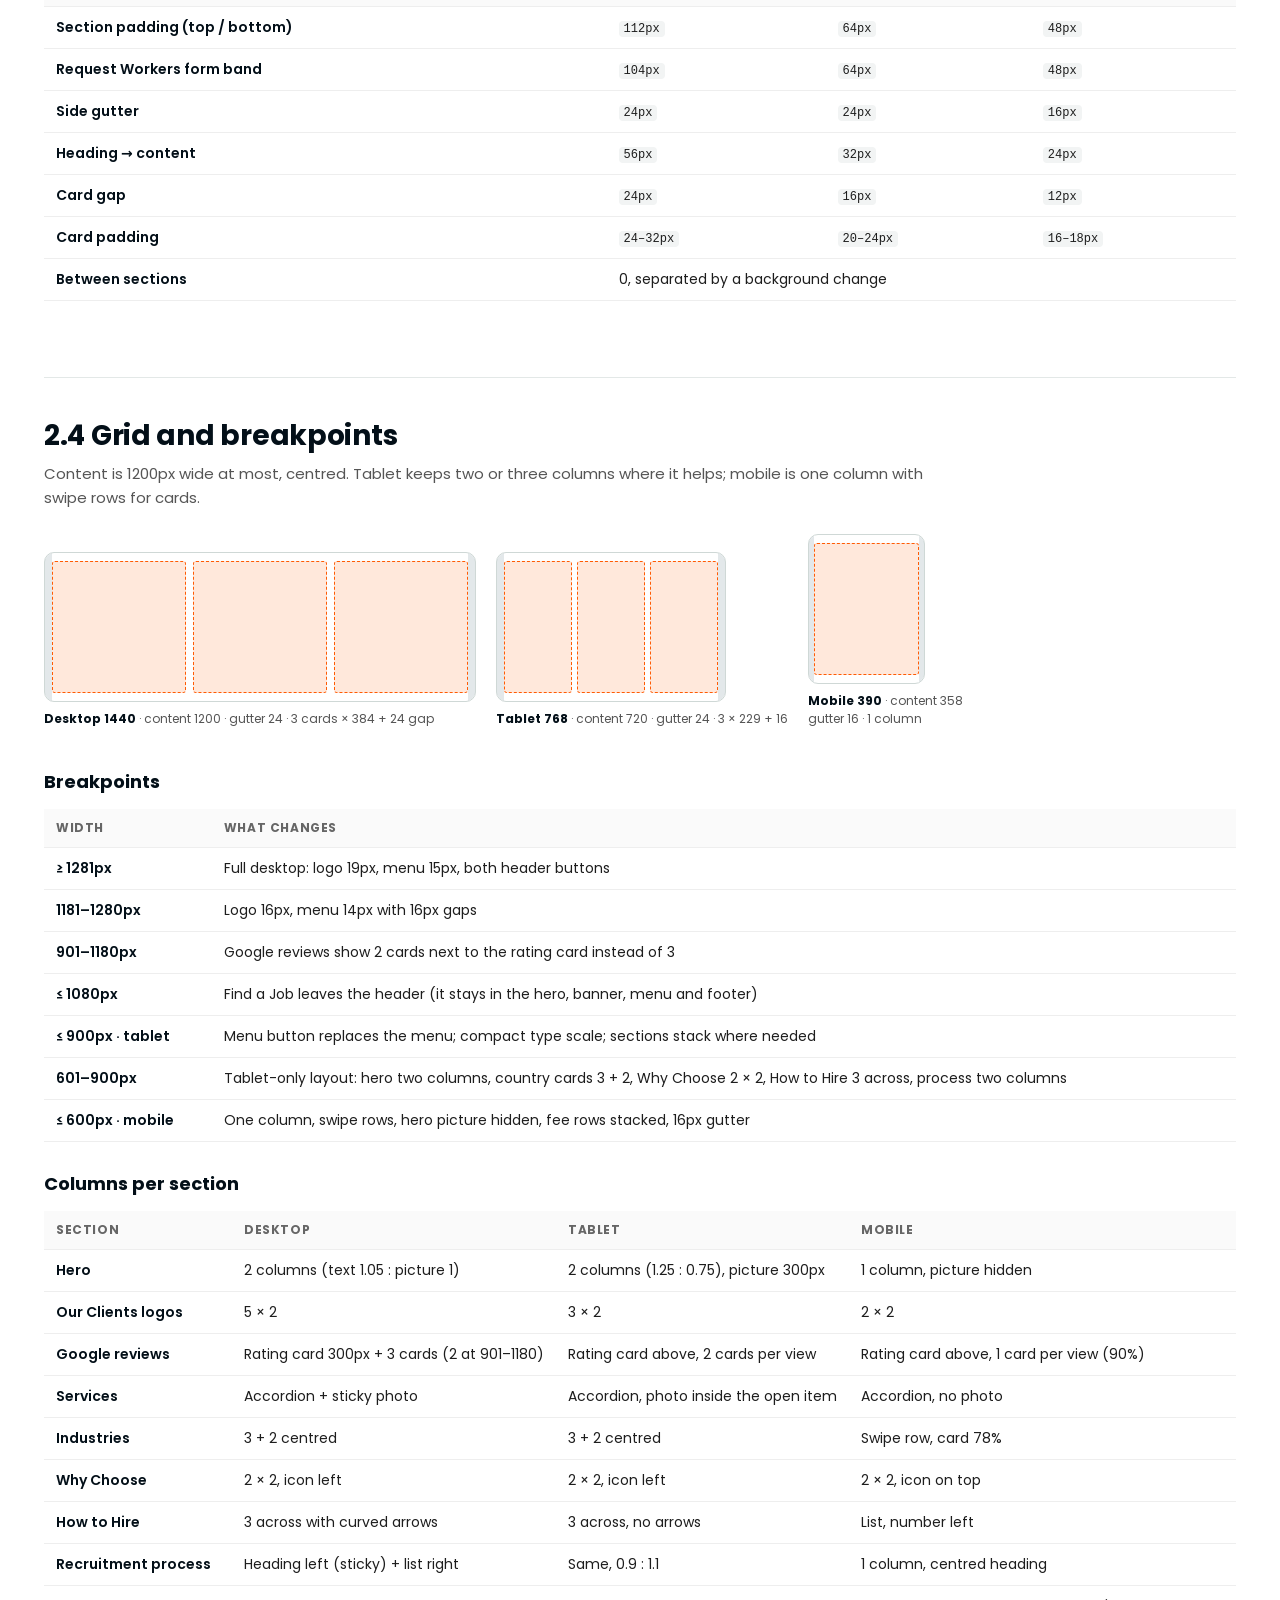
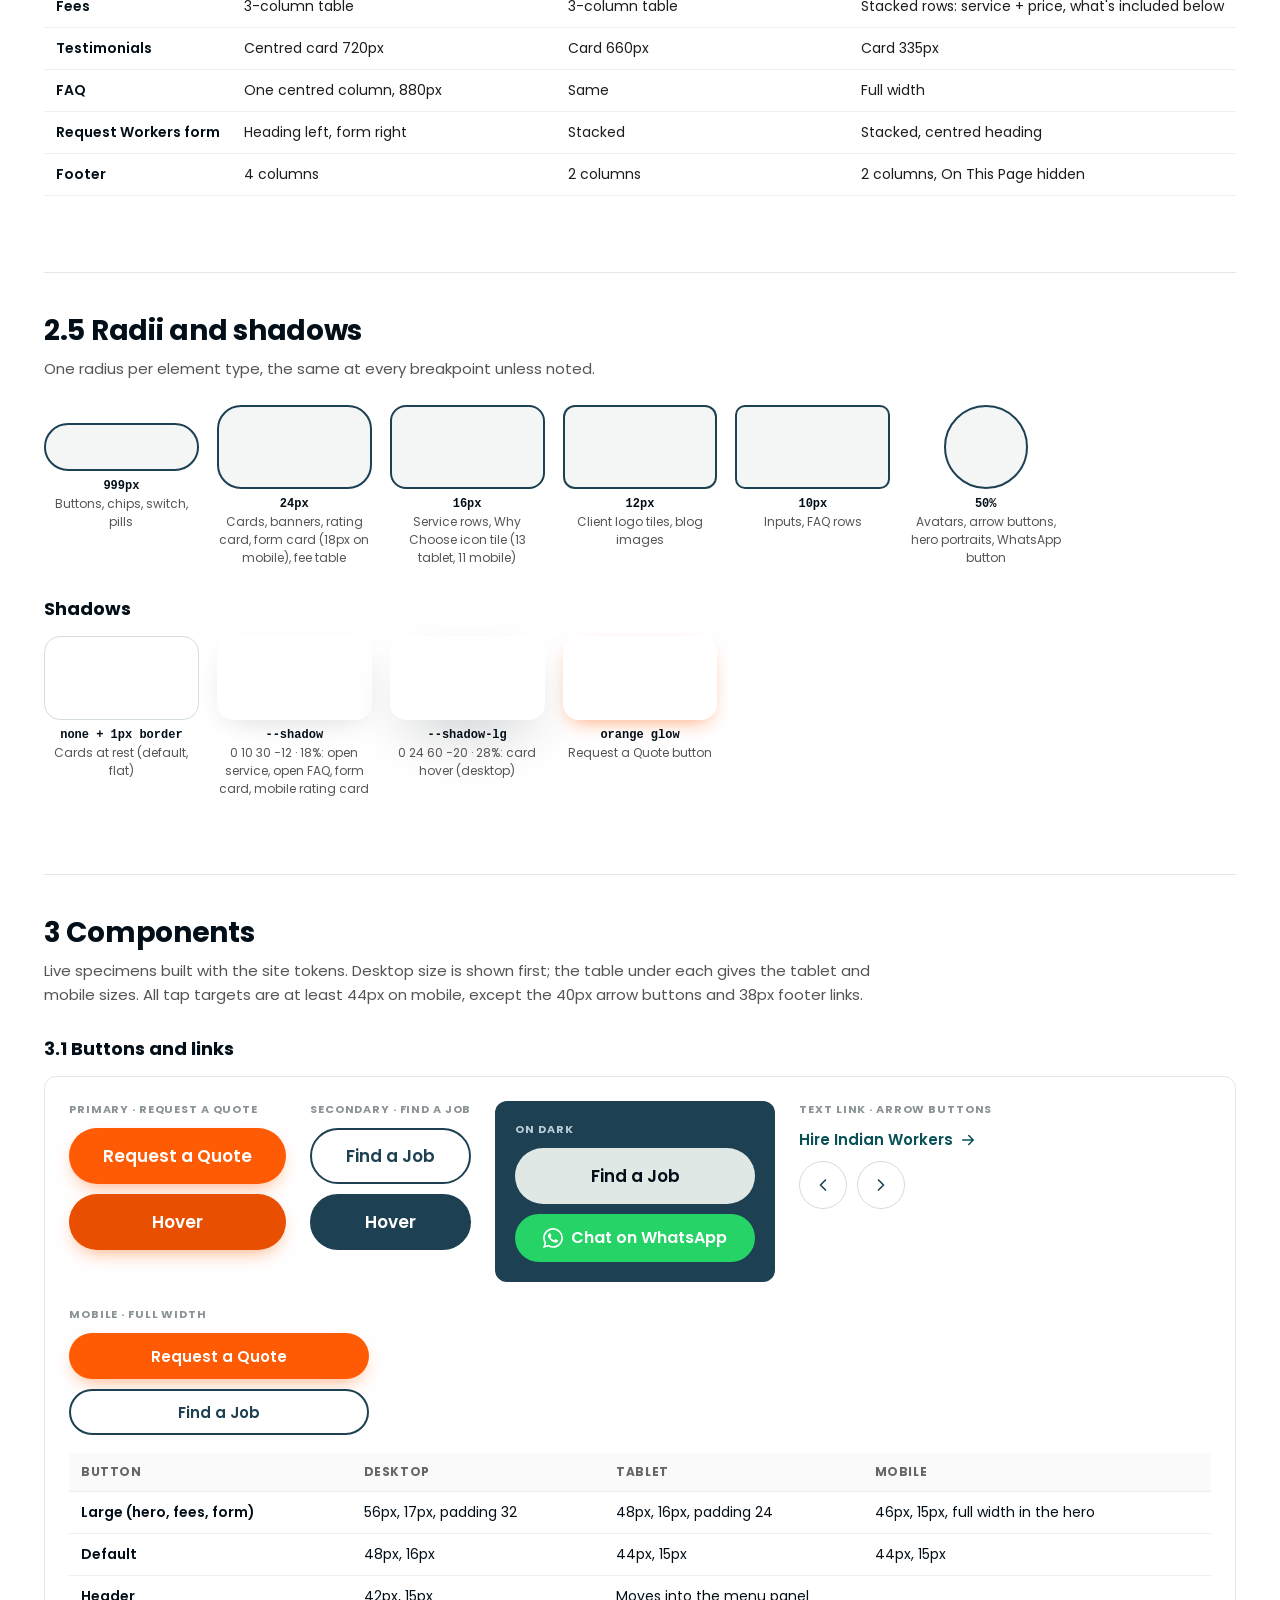
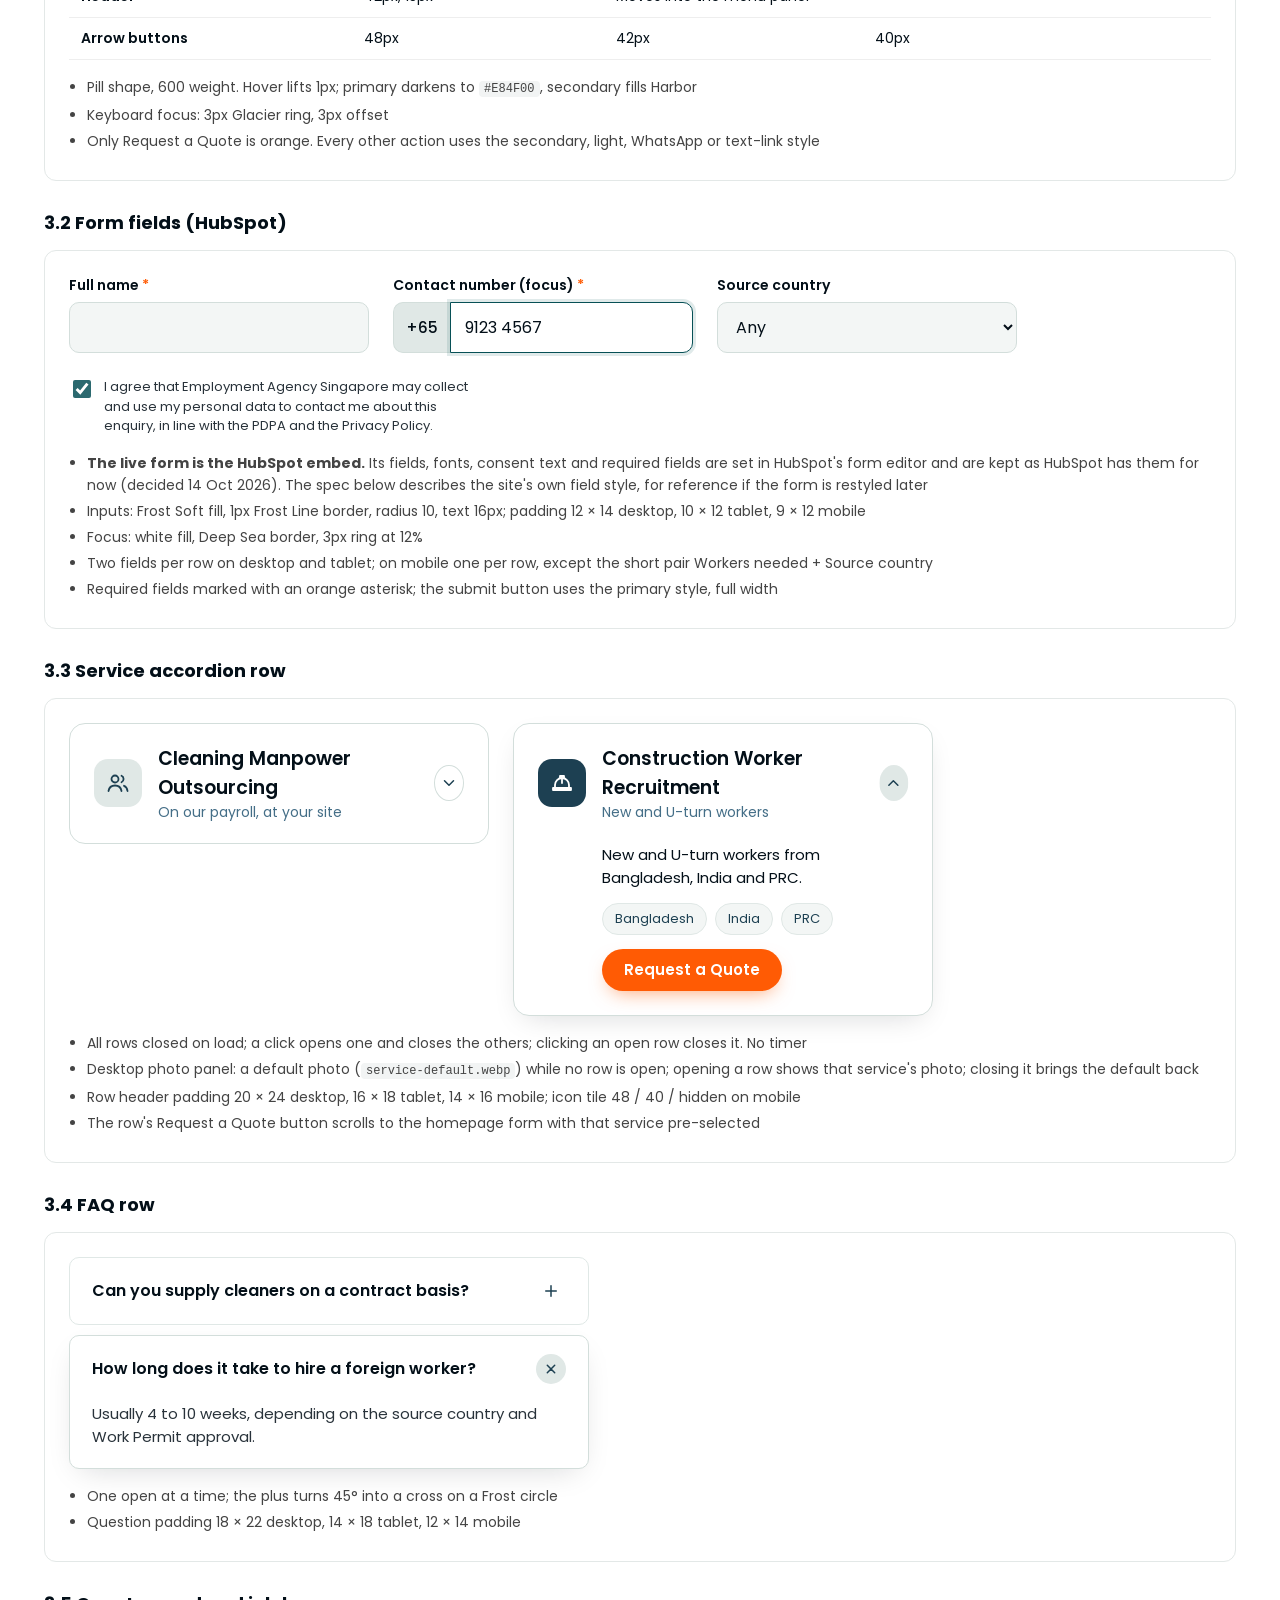
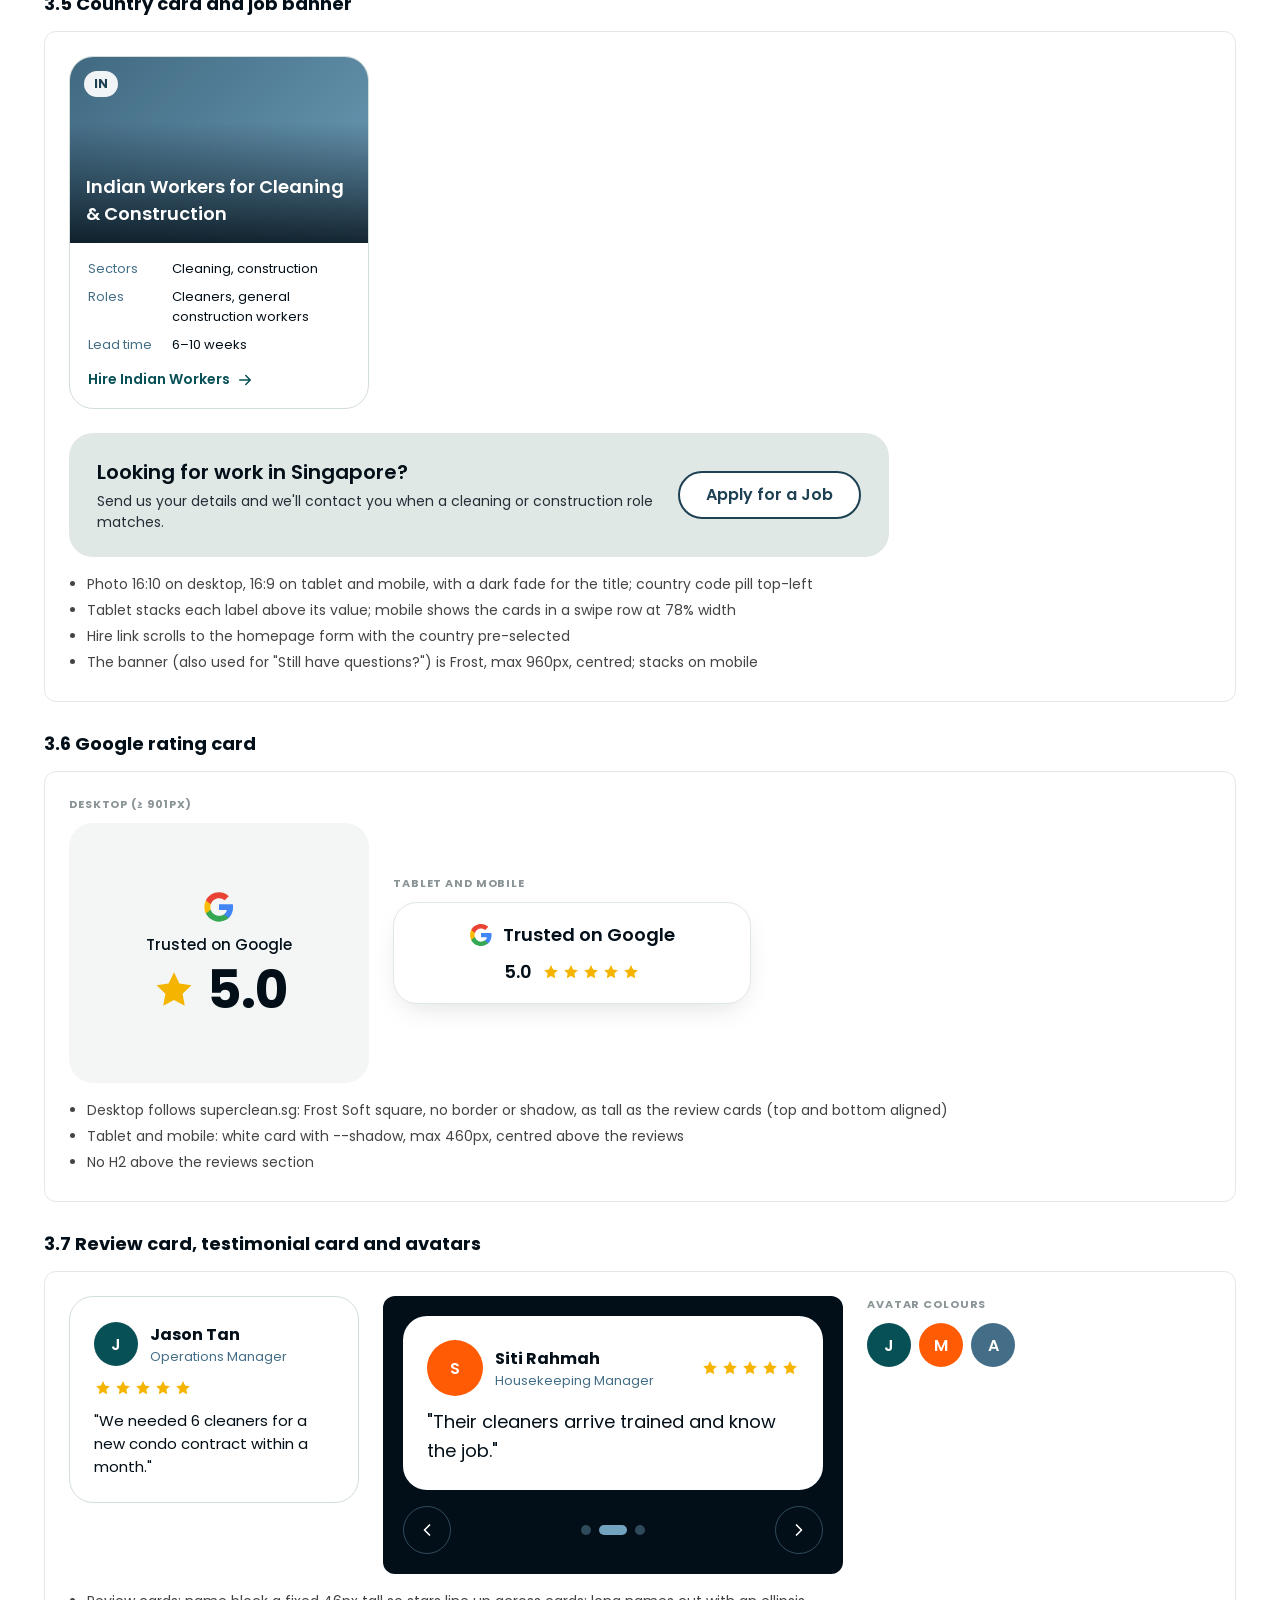
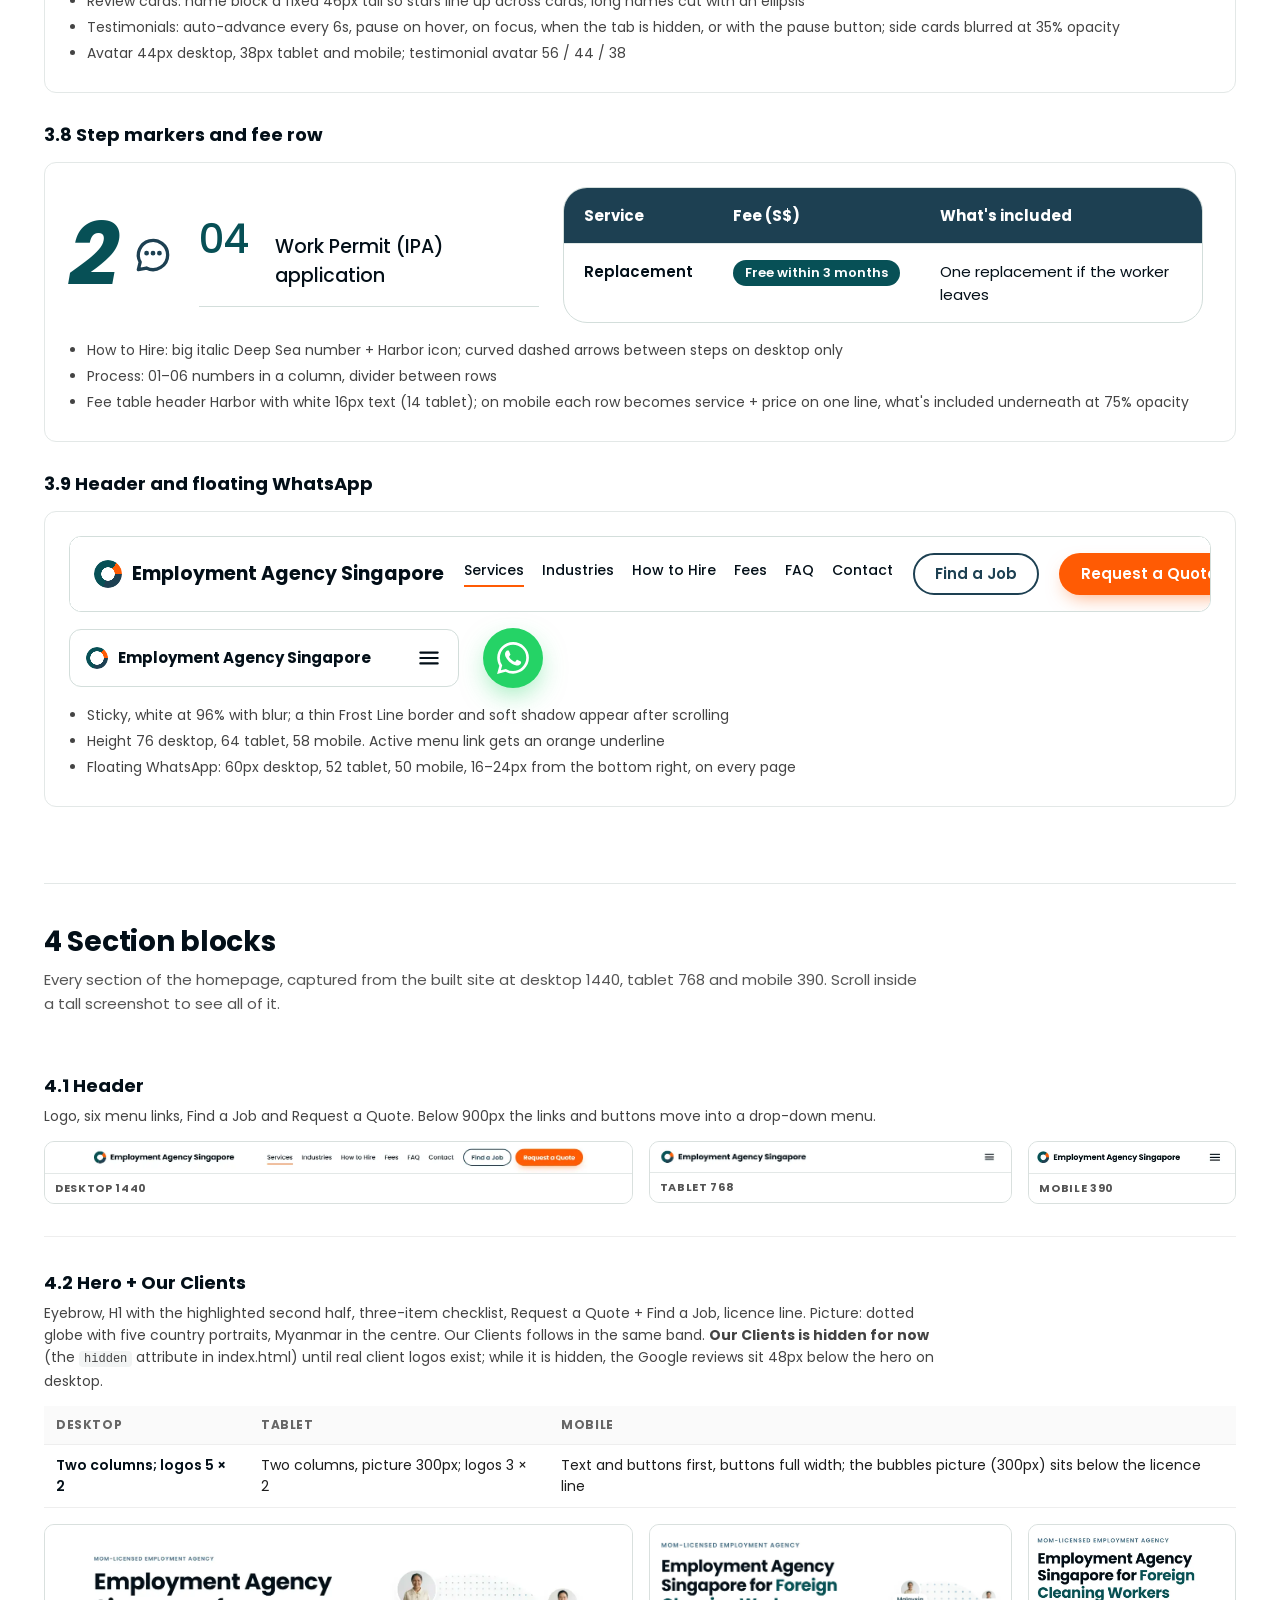
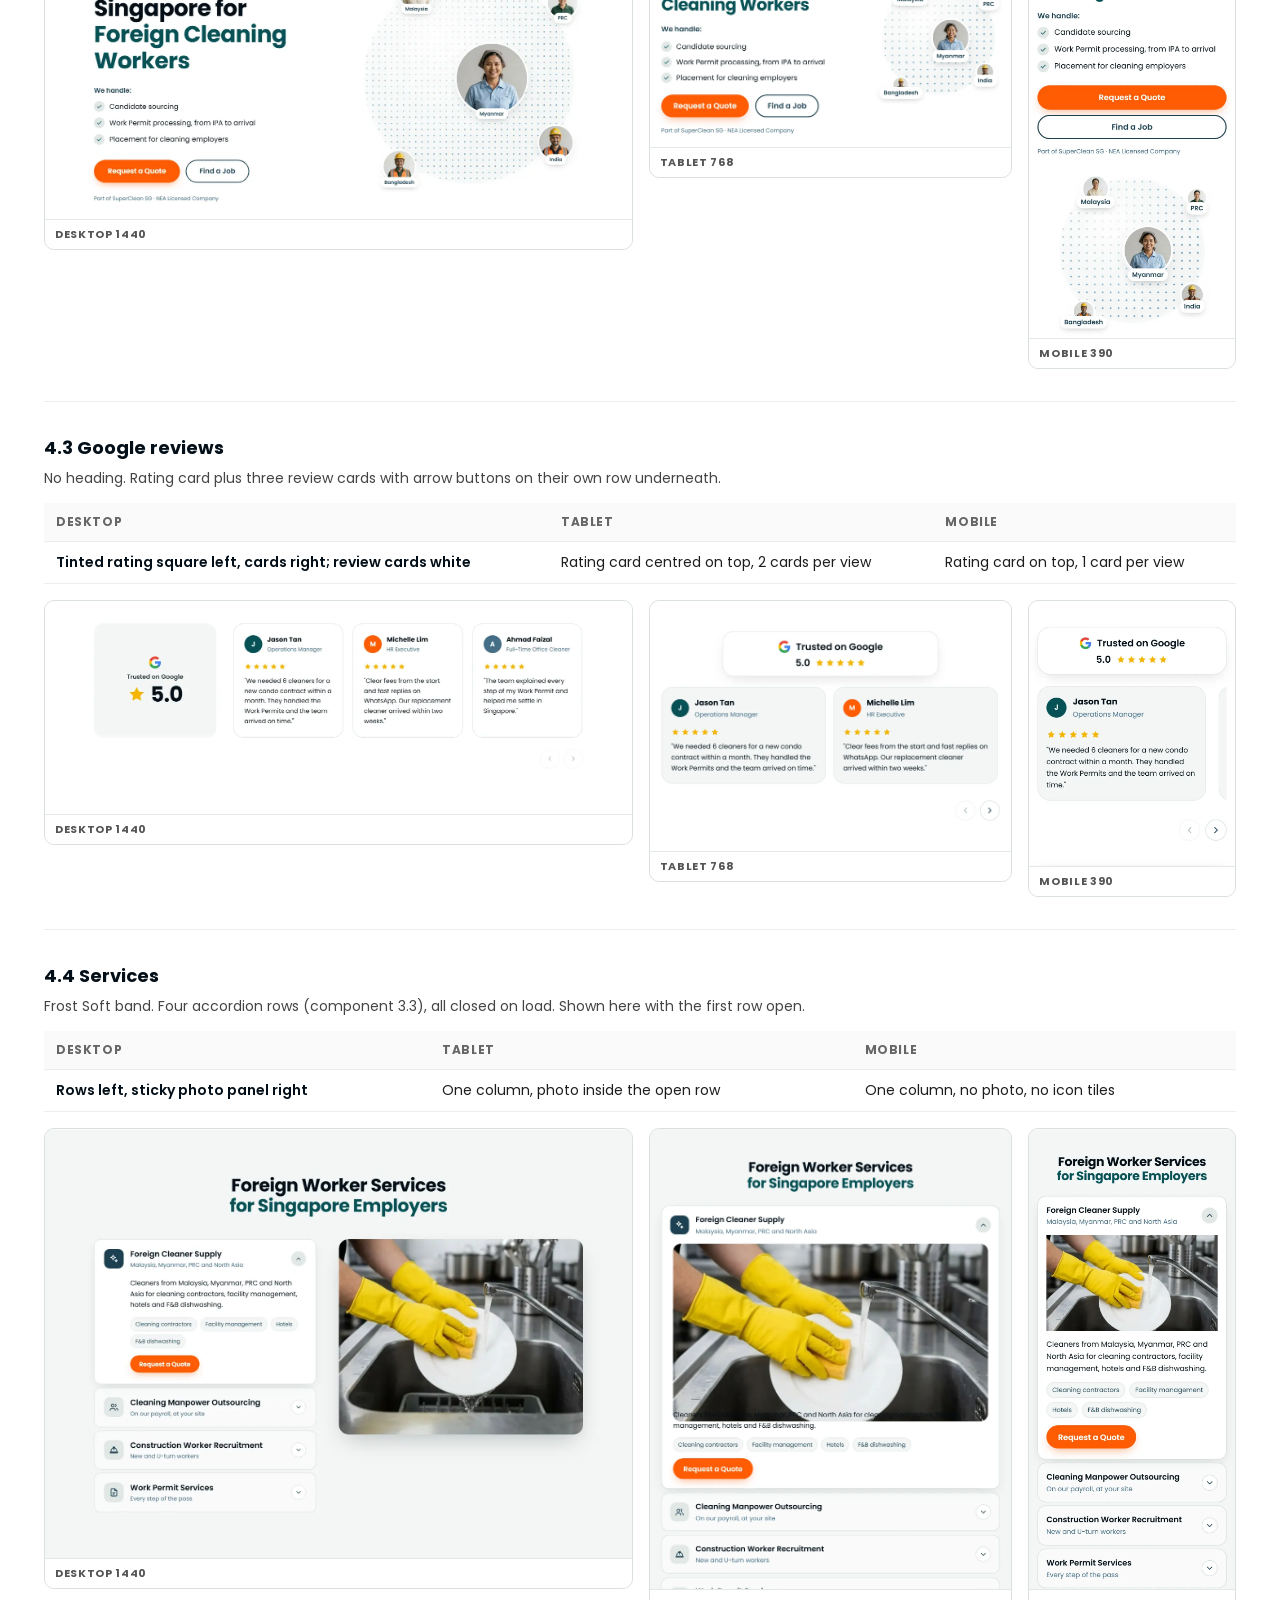
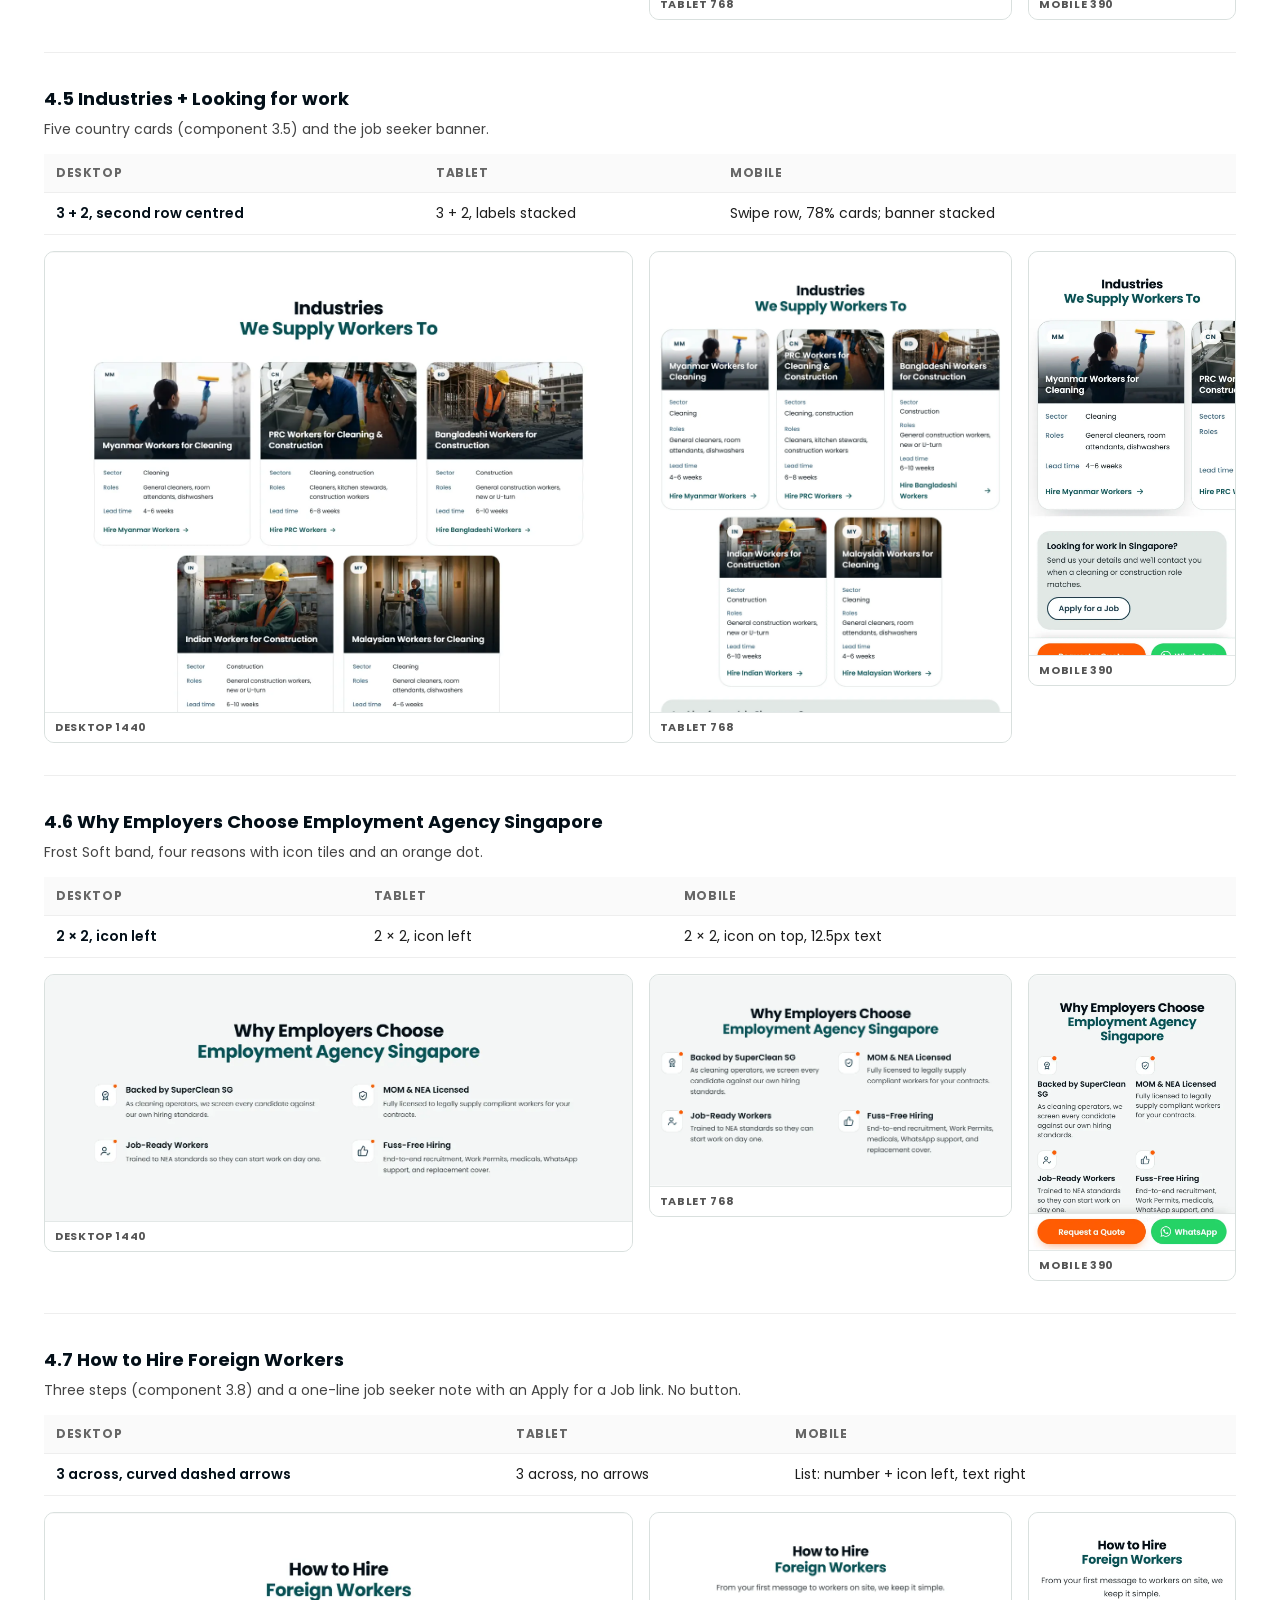
==== commit 211d325a: "Phone: shorter page, bottom action bar; new India and Bangladesh card photos Phones (max 600px) only" ====
--- a/process/design-system.html
+++ b/process/design-system.html
@@ -548,7 +548,7 @@
   <div class="block" id="b-process"><h4>4.8 Our Foreign Workers Recruitment Process</h4>
     <p class="lead-note">Frost Soft band. Heading and Request a Quote on the left, six numbered steps on the right. The one section with a left-aligned H2.</p>
     <div class="table-wrap bp-table"><table class="ds-table"><tr><th>Desktop</th><th>Tablet</th><th>Mobile</th></tr><tr><td>Two columns, heading sticky</td><td>Two columns</td><td>One column, centred heading, no button</td></tr></table></div>
-    <div class="gallery"><figure class="shot"><div class="scroll"><img src="design-system-img/process-desktop.webp" alt="Process, desktop" loading="lazy"></div><figcaption>Desktop 1440</figcaption></figure><figure class="shot"><div class="scroll"><img src="design-system-img/process-tablet.webp" alt="Process, tablet" loading="lazy"></div><figcaption>Tablet 768</figcaption></figure><figure class="shot"><div class="scroll"><img src="design-system-img/process-mobile.webp" alt="Process, mobile" loading="lazy"></div><figcaption>Mobile 390</figcaption></figure></div></div>
+    <div class="gallery"><figure class="shot"><div class="scroll"><img src="design-system-img/process-desktop.webp" alt="Process, desktop" loading="lazy"></div><figcaption>Desktop 1440</figcaption></figure><figure class="shot"><div class="scroll"><img src="design-system-img/process-tablet.webp" alt="Process, tablet" loading="lazy"></div><figcaption>Tablet 768</figcaption></figure><figure class="shot"><div class="scroll" style="display:grid;place-items:center;min-height:160px;padding:16px;text-align:center;color:#446E87;font-size:14px">Hidden on phones: How to Hire covers the steps</div><figcaption>Mobile 390</figcaption></figure></div></div>
 
   <div class="block" id="b-fees"><h4>4.9 Clear Fees. No Hidden Charges.</h4>
     <p class="lead-note">Seven fee rows and a centred Request a Quote button.</p>
@@ -572,6 +572,8 @@
     <p class="lead-note">Depth band: brand and licence, On This Page links, Get Started links, contact details, copyright.</p>
     <div class="table-wrap bp-table"><table class="ds-table"><tr><th>Desktop</th><th>Tablet</th><th>Mobile</th></tr><tr><td>4 columns</td><td>Brand full width, then 2 columns</td><td>On This Page hidden; extra bottom space for the WhatsApp button</td></tr></table></div>
     <div class="gallery"><figure class="shot"><div class="scroll"><img src="design-system-img/footer-desktop.webp" alt="Footer, desktop" loading="lazy"></div><figcaption>Desktop 1440</figcaption></figure><figure class="shot"><div class="scroll"><img src="design-system-img/footer-tablet.webp" alt="Footer, tablet" loading="lazy"></div><figcaption>Tablet 768</figcaption></figure><figure class="shot"><div class="scroll"><img src="design-system-img/footer-mobile.webp" alt="Footer, mobile" loading="lazy"></div><figcaption>Mobile 390</figcaption></figure></div></div>
+
+  <div class="notice info"><strong>Phones (max 600px):</strong> to keep the page short, the Recruitment Process section is hidden (How to Hire covers the steps), Fees show the first 3 rows and FAQ the first 5 questions with a "See all fees" / "More questions" button (secondary, small, centred), the line "Hire reliable foreign cleaners…" above the form is hidden, and a white bottom bar with Request a Quote (orange, full width) and WhatsApp (green) replaces the floating WhatsApp button. The bar appears once the hero buttons scroll away and hides while the form is on screen or the menu is open.</div>
 
   <div class="notice info"><strong>Hidden for now:</strong> Further Resources on Hiring Foreign Workers (three blog cards and View all guides). It is in the code with the <code>hidden</code> attribute and comes back once real articles exist.</div>
 </section>
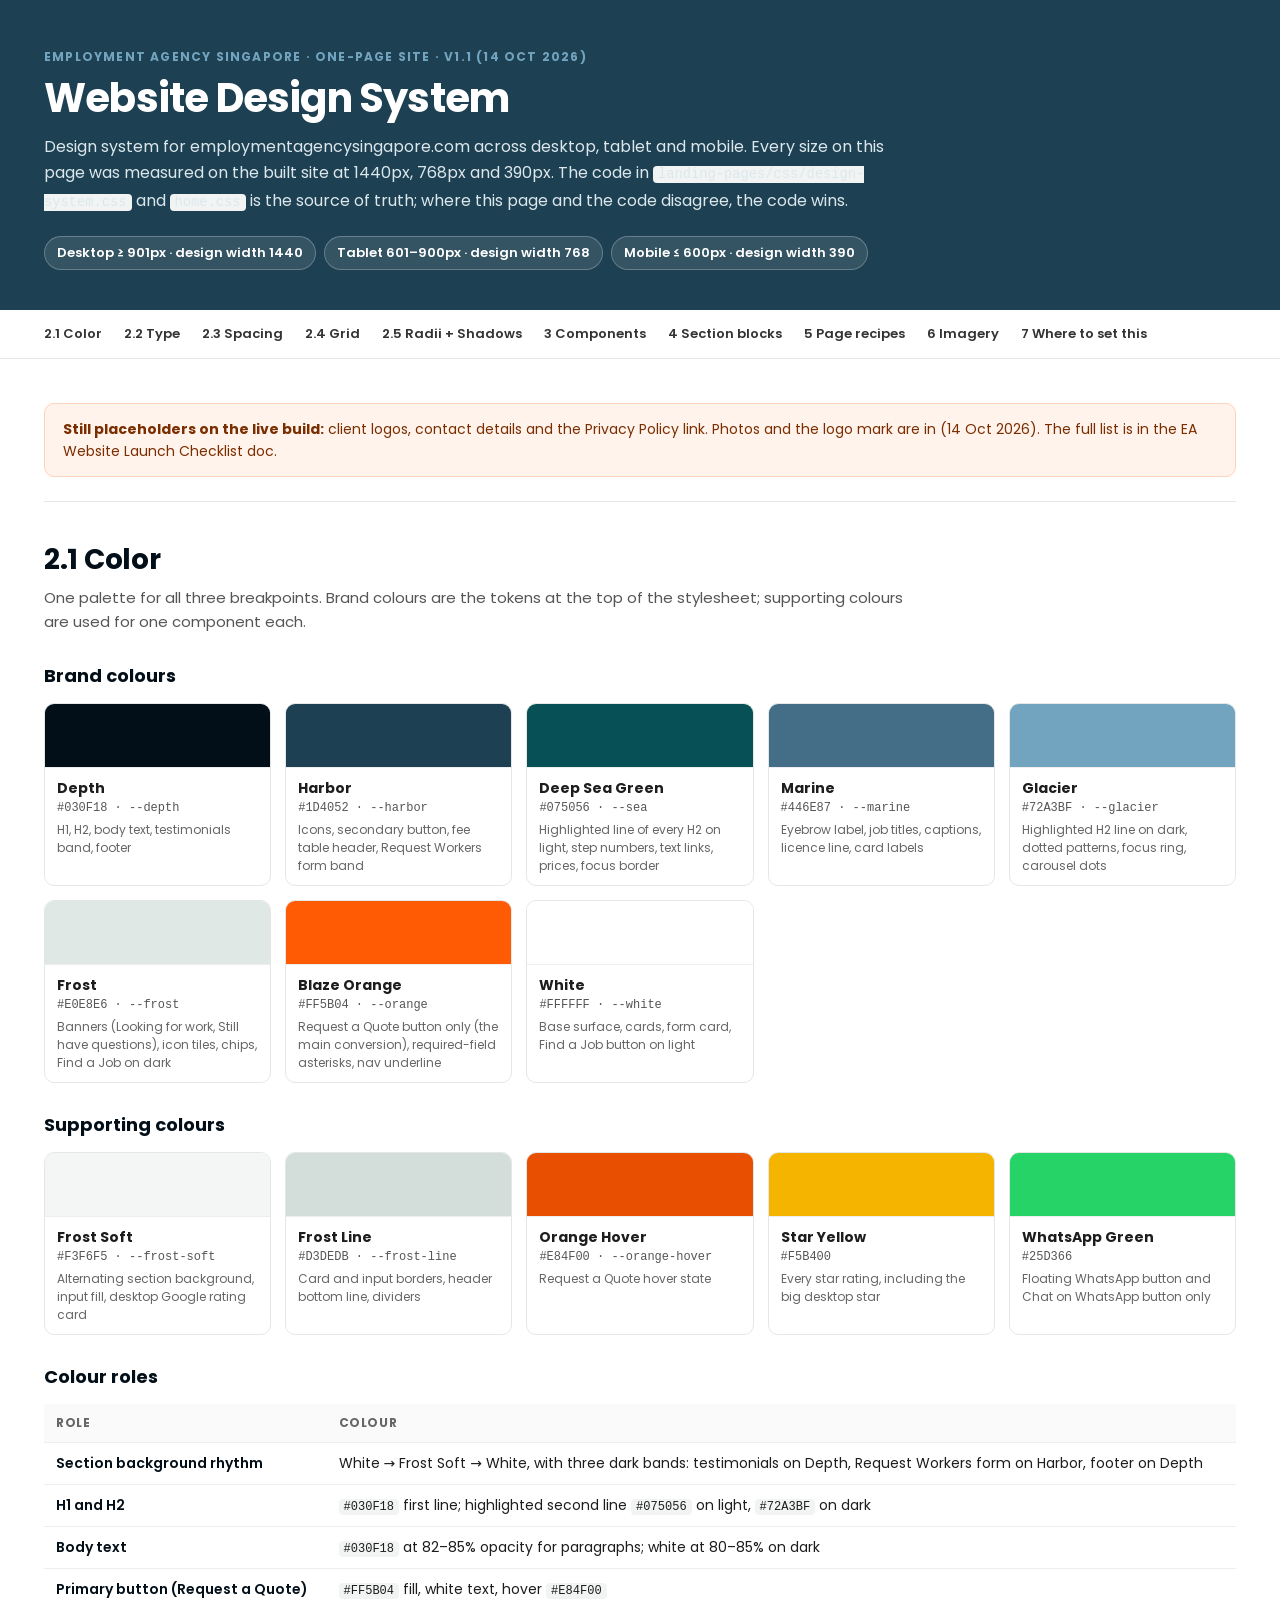
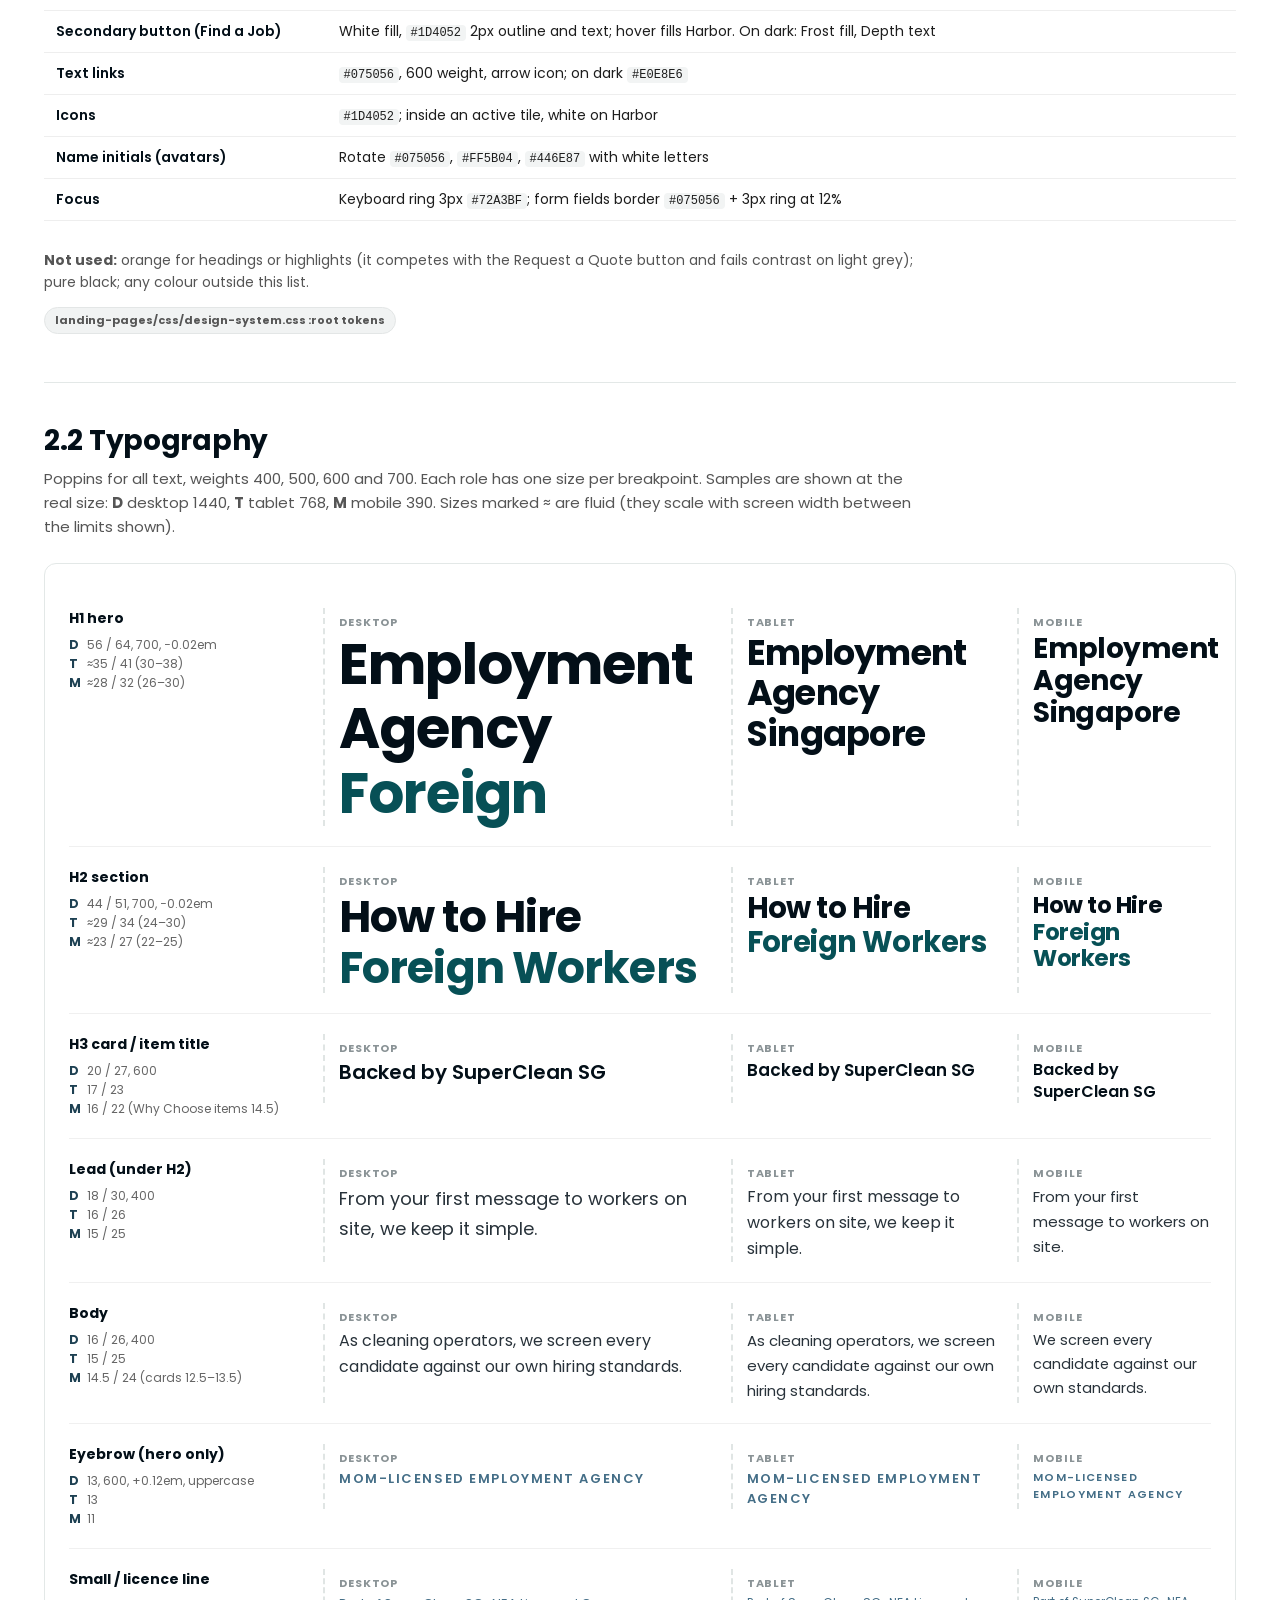
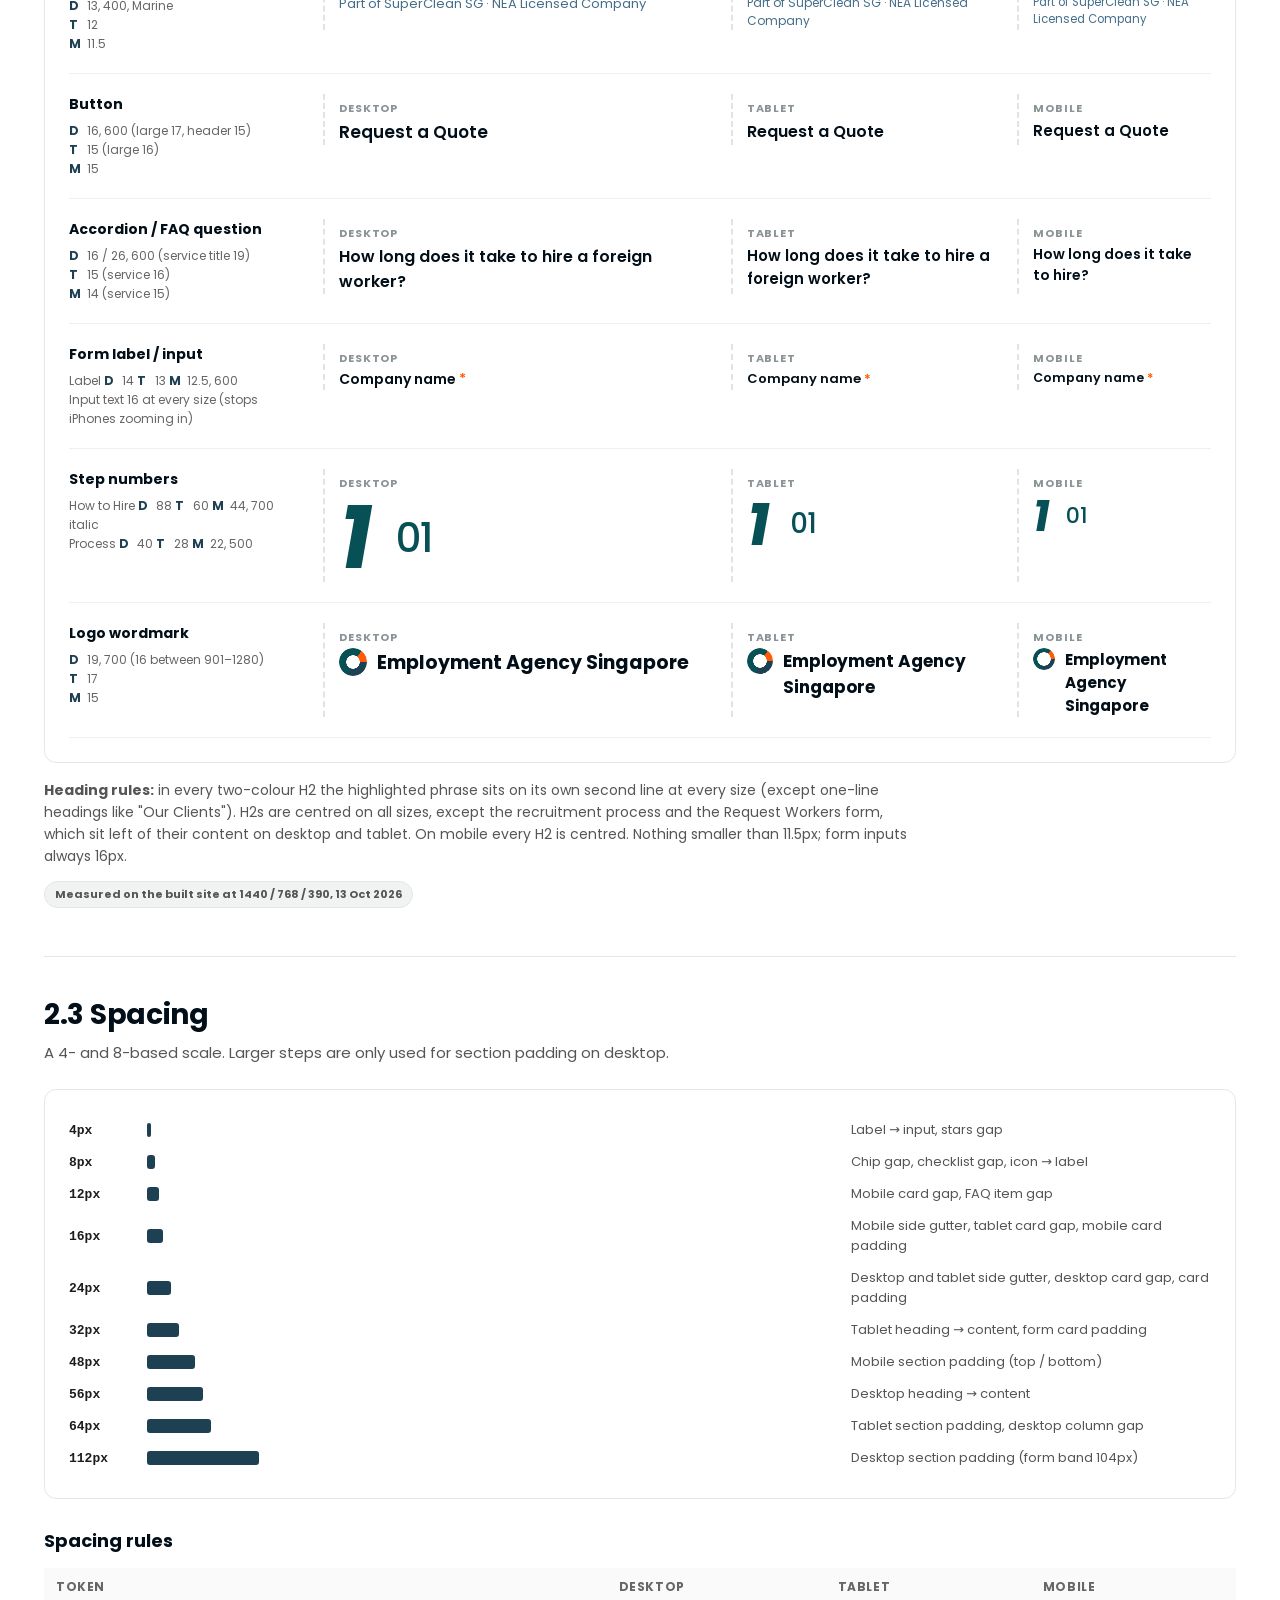
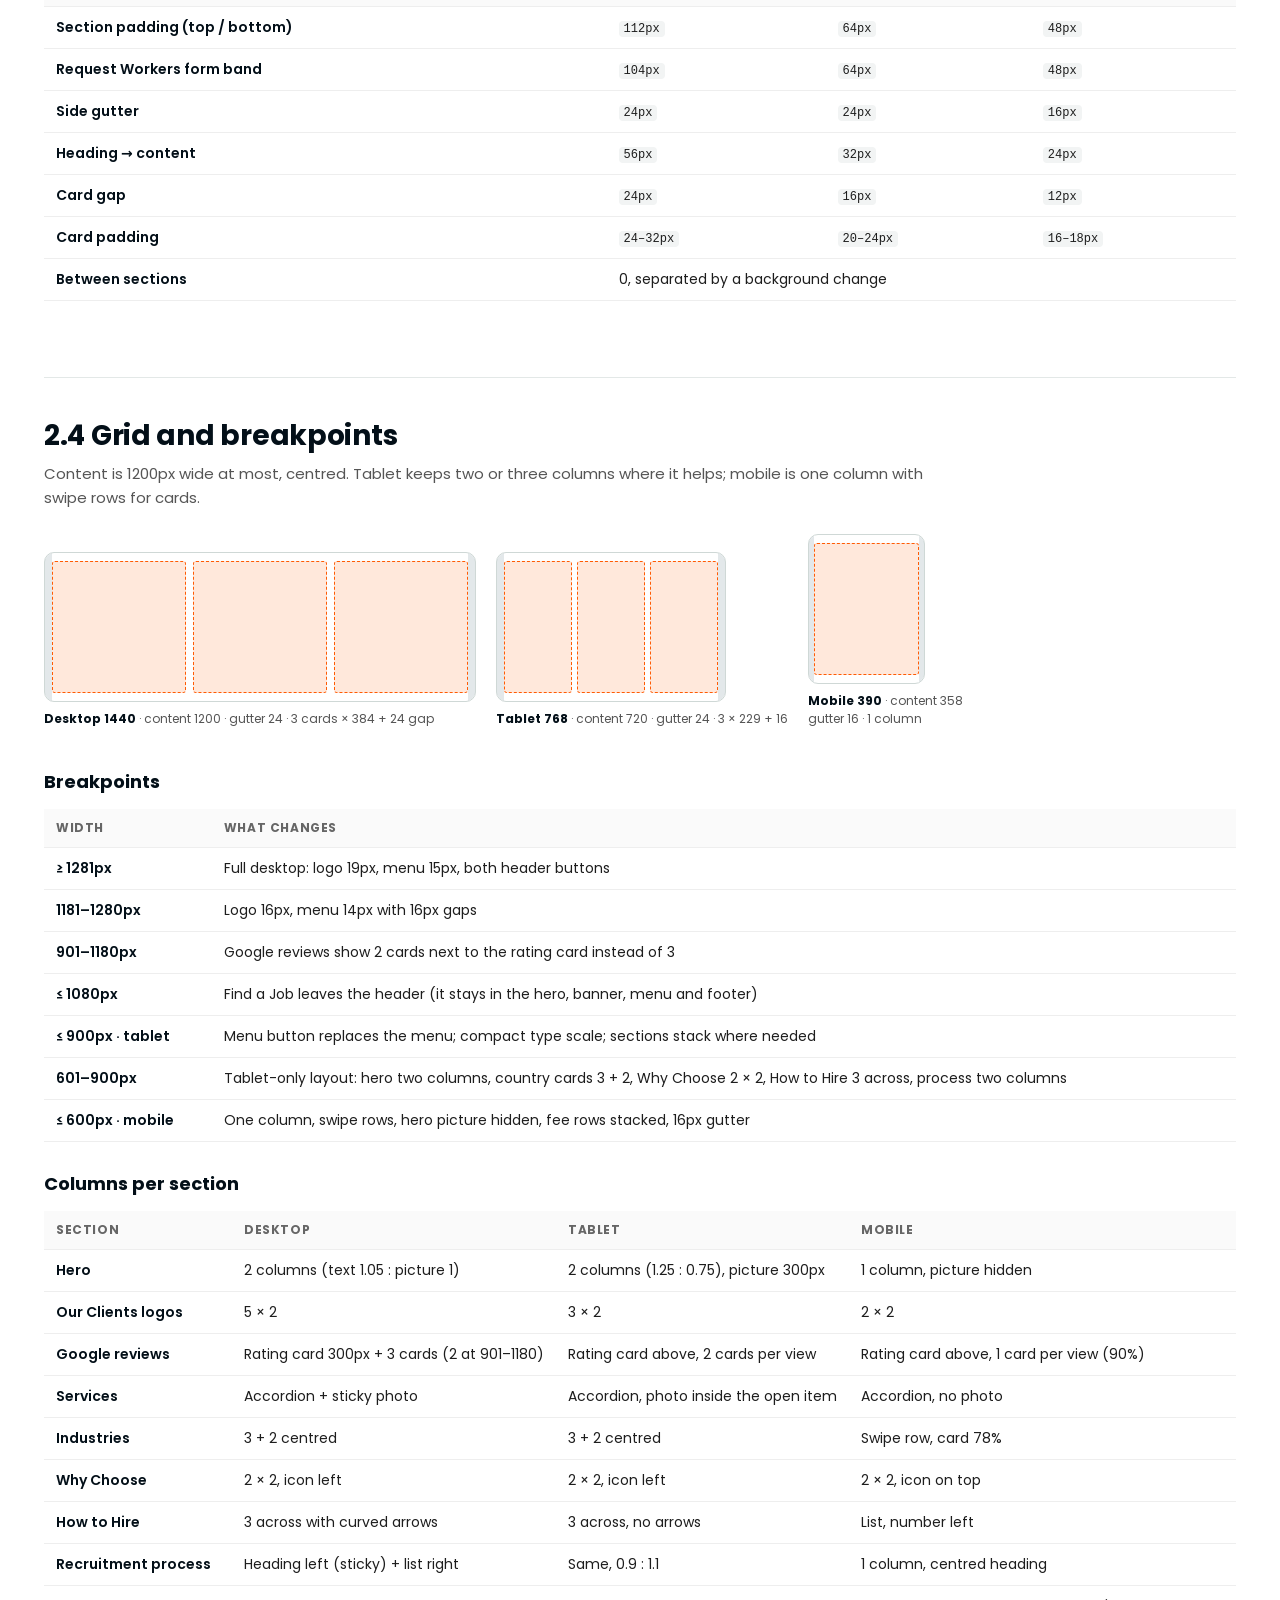
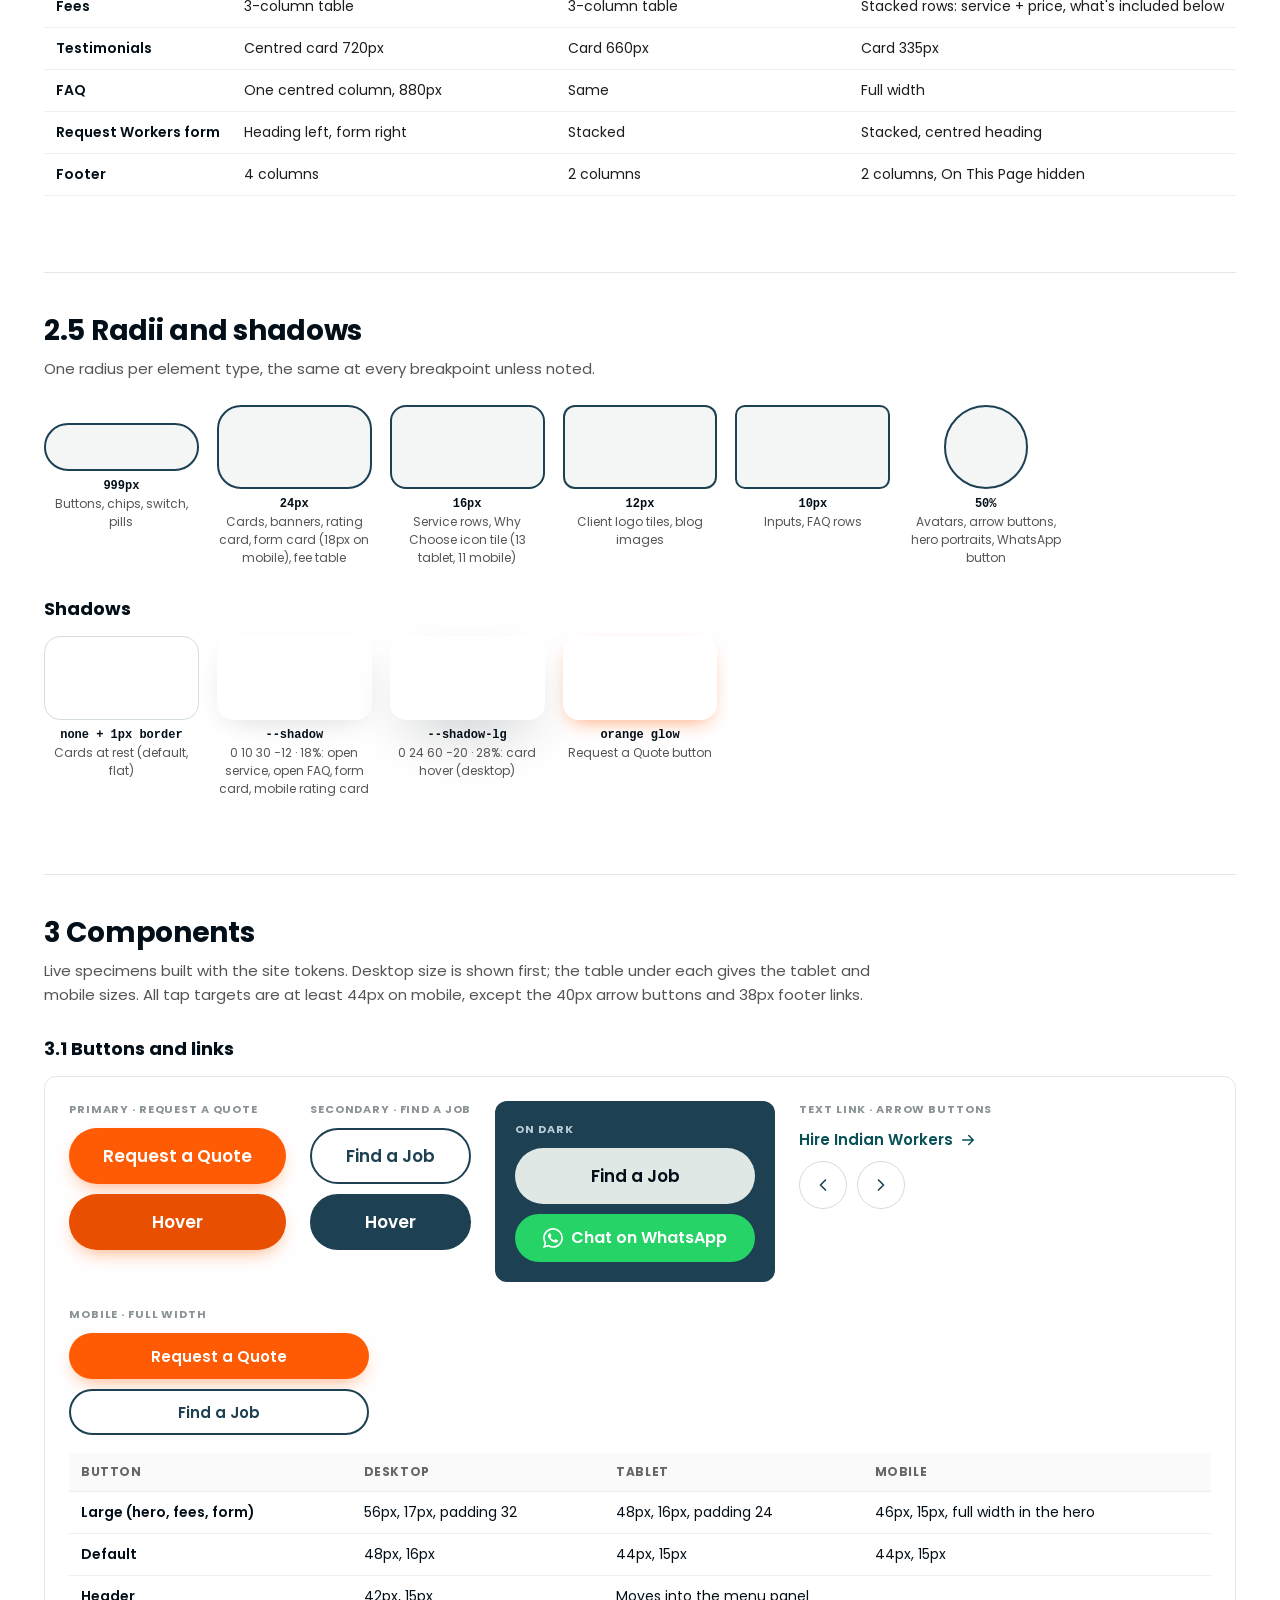
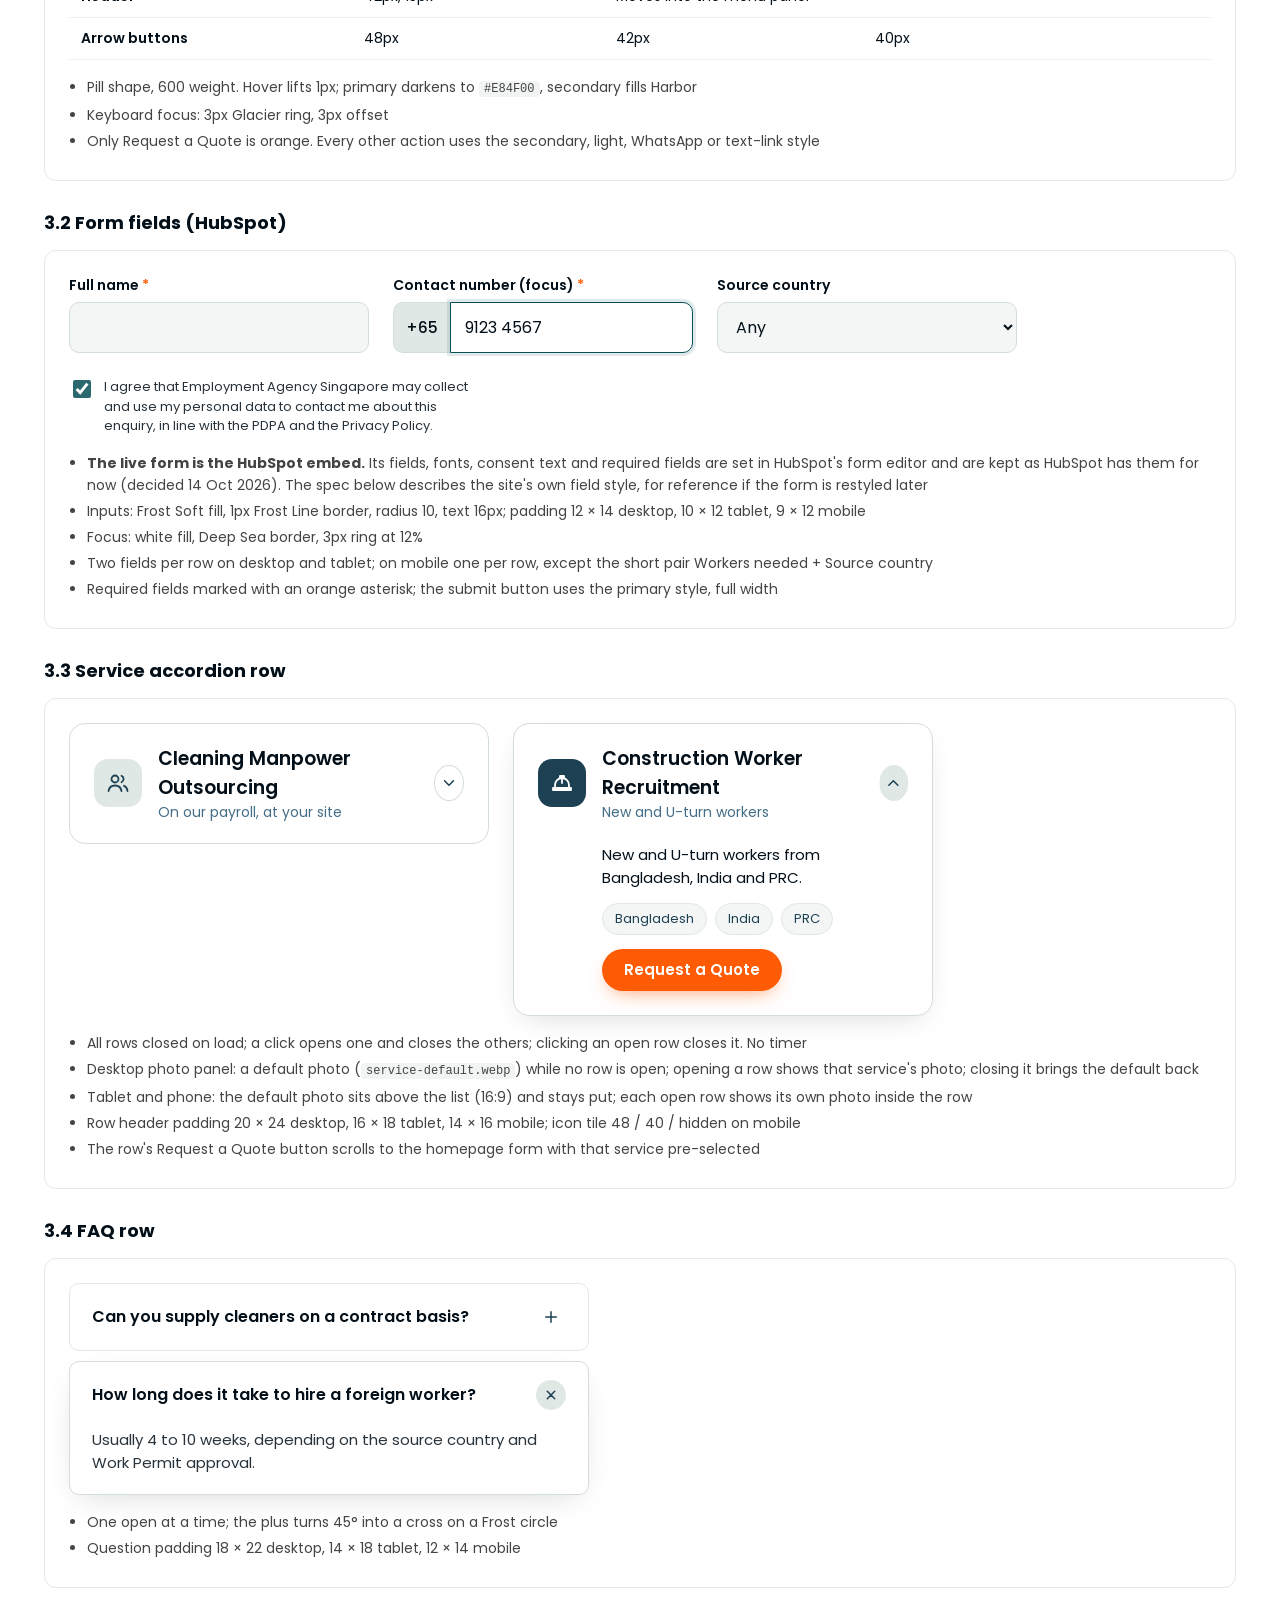
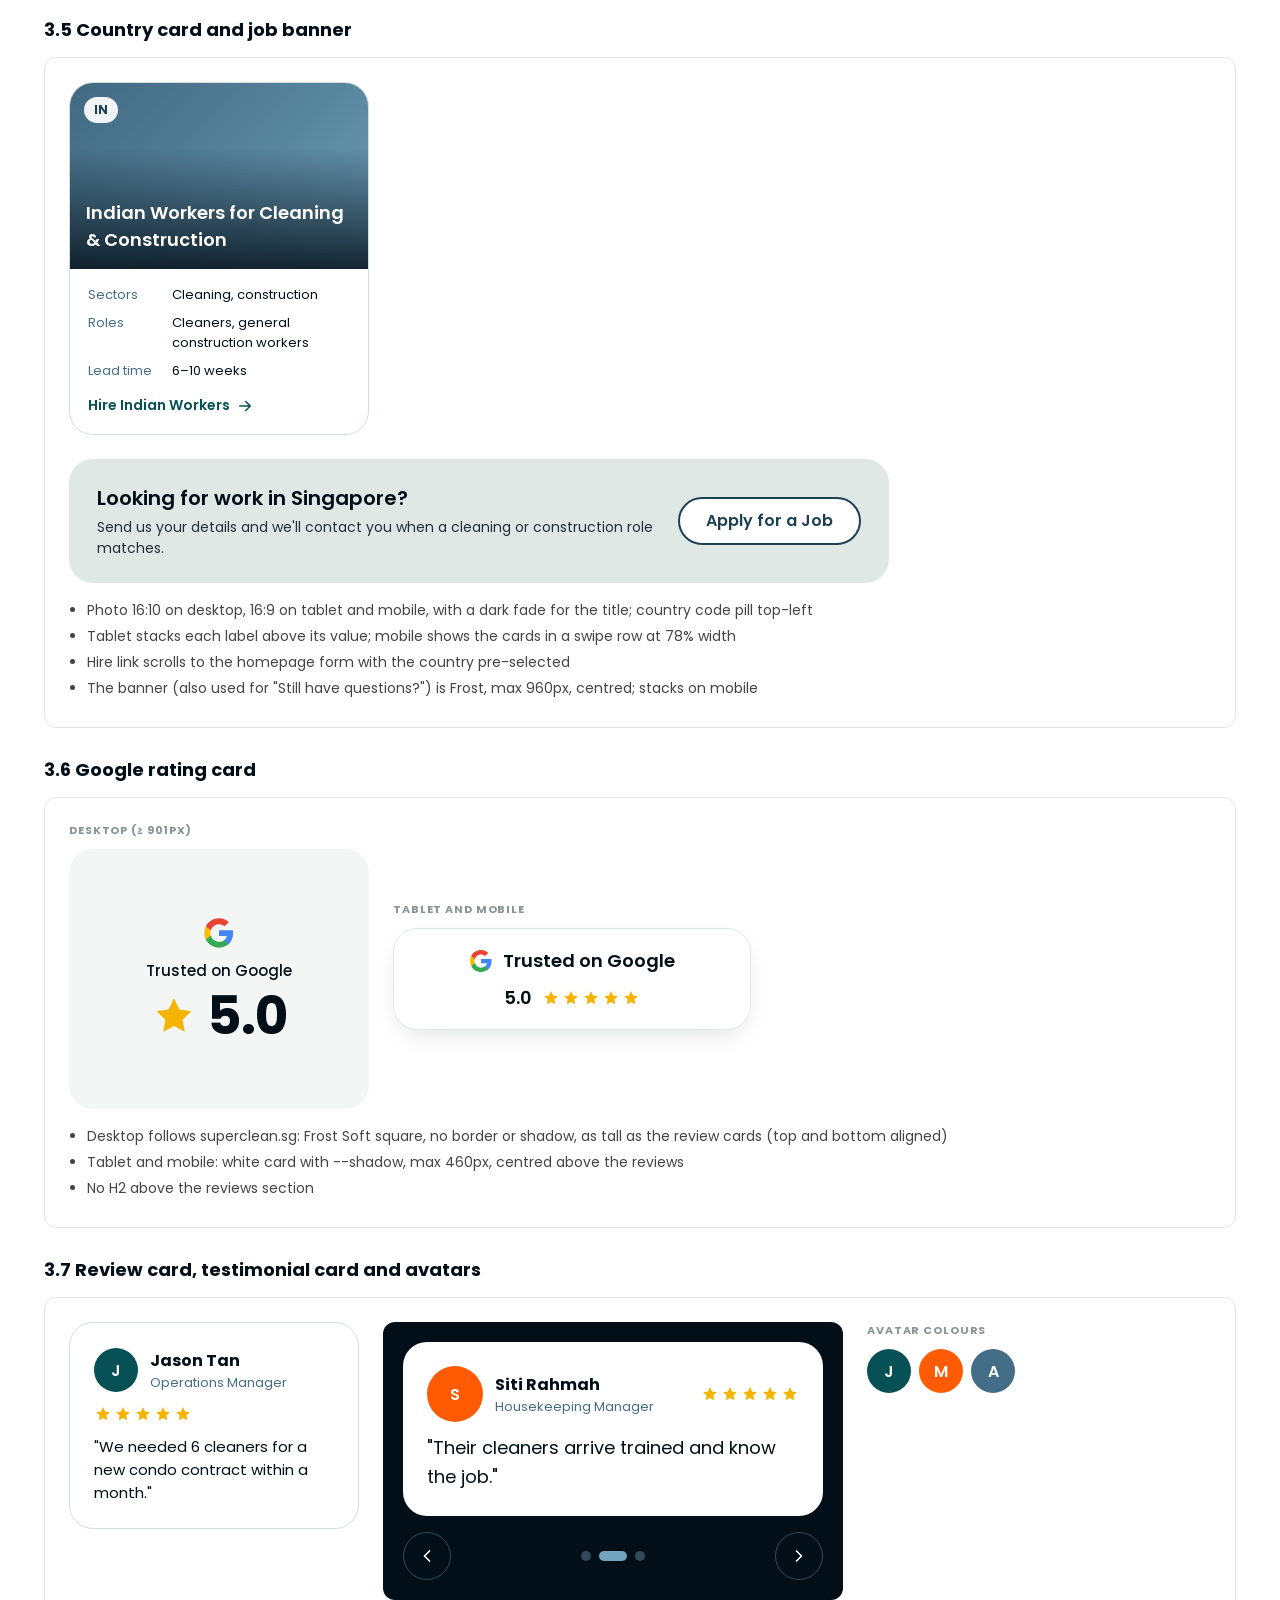
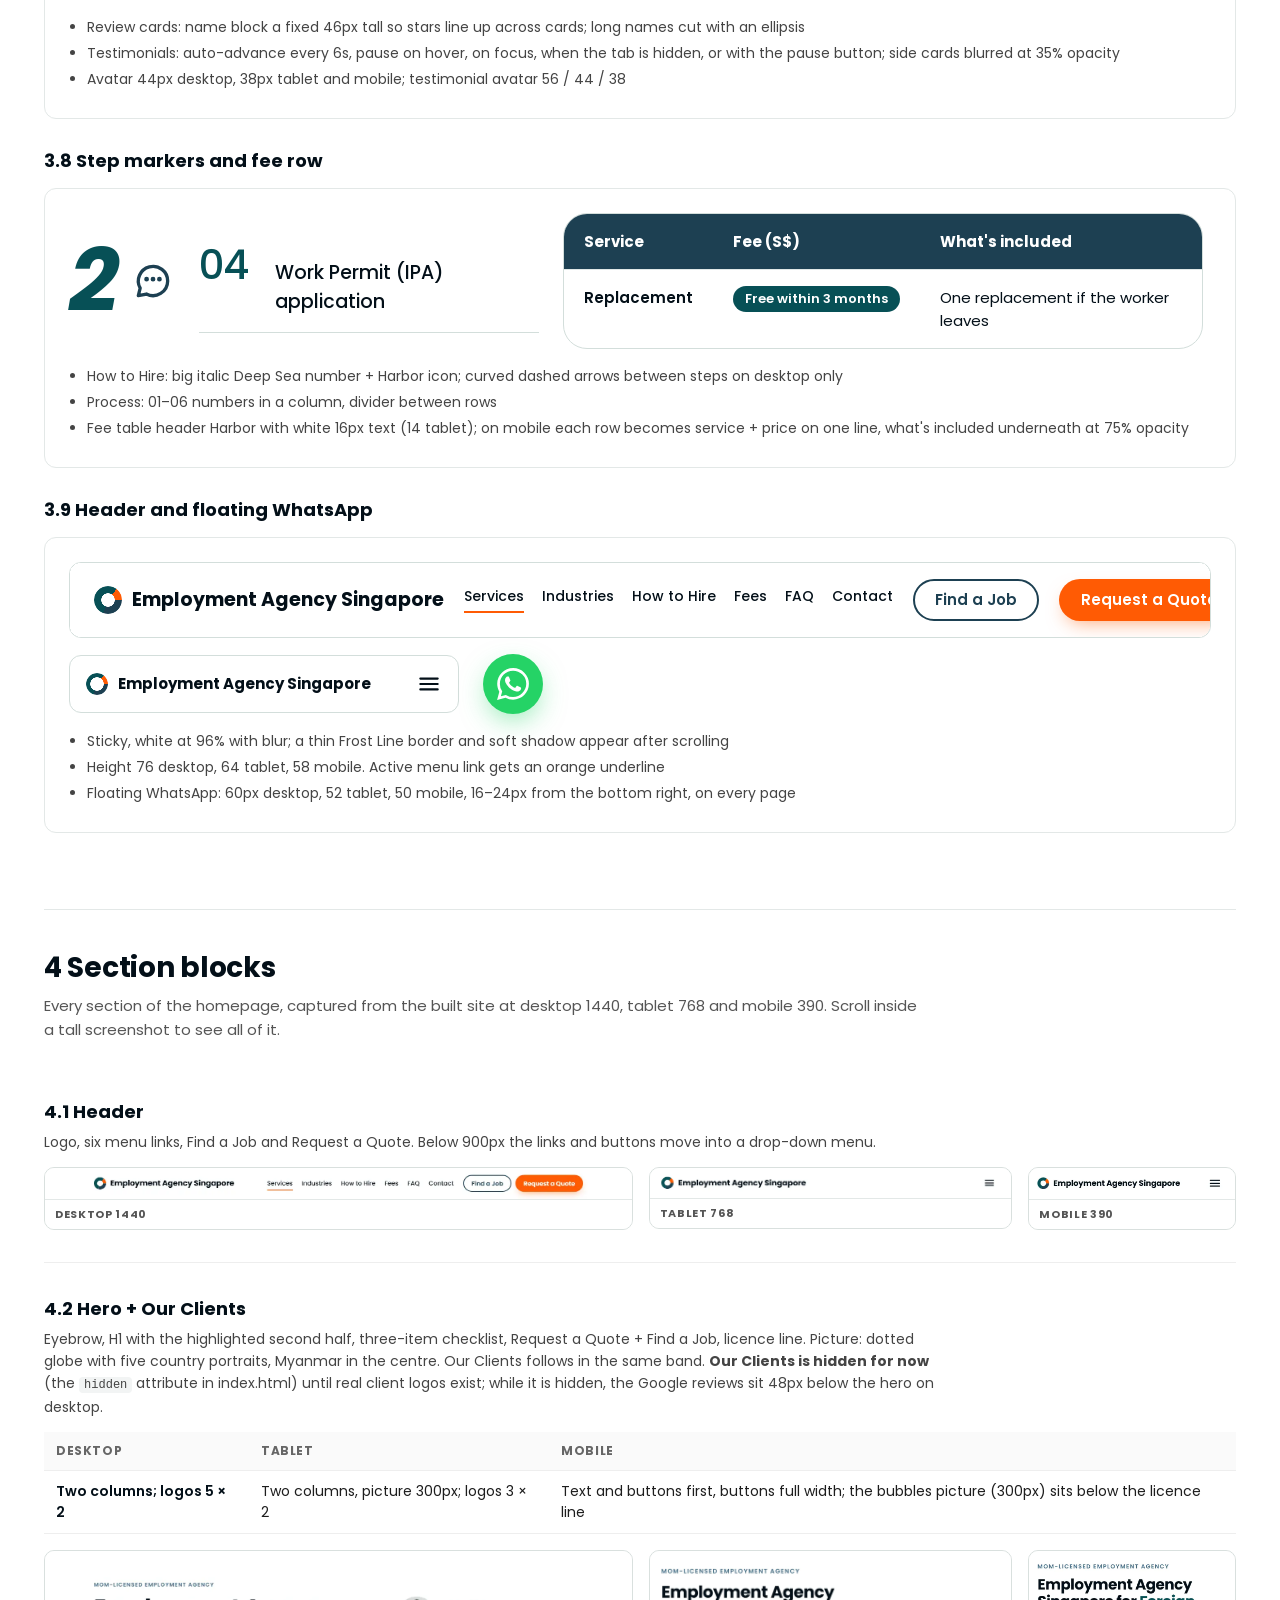
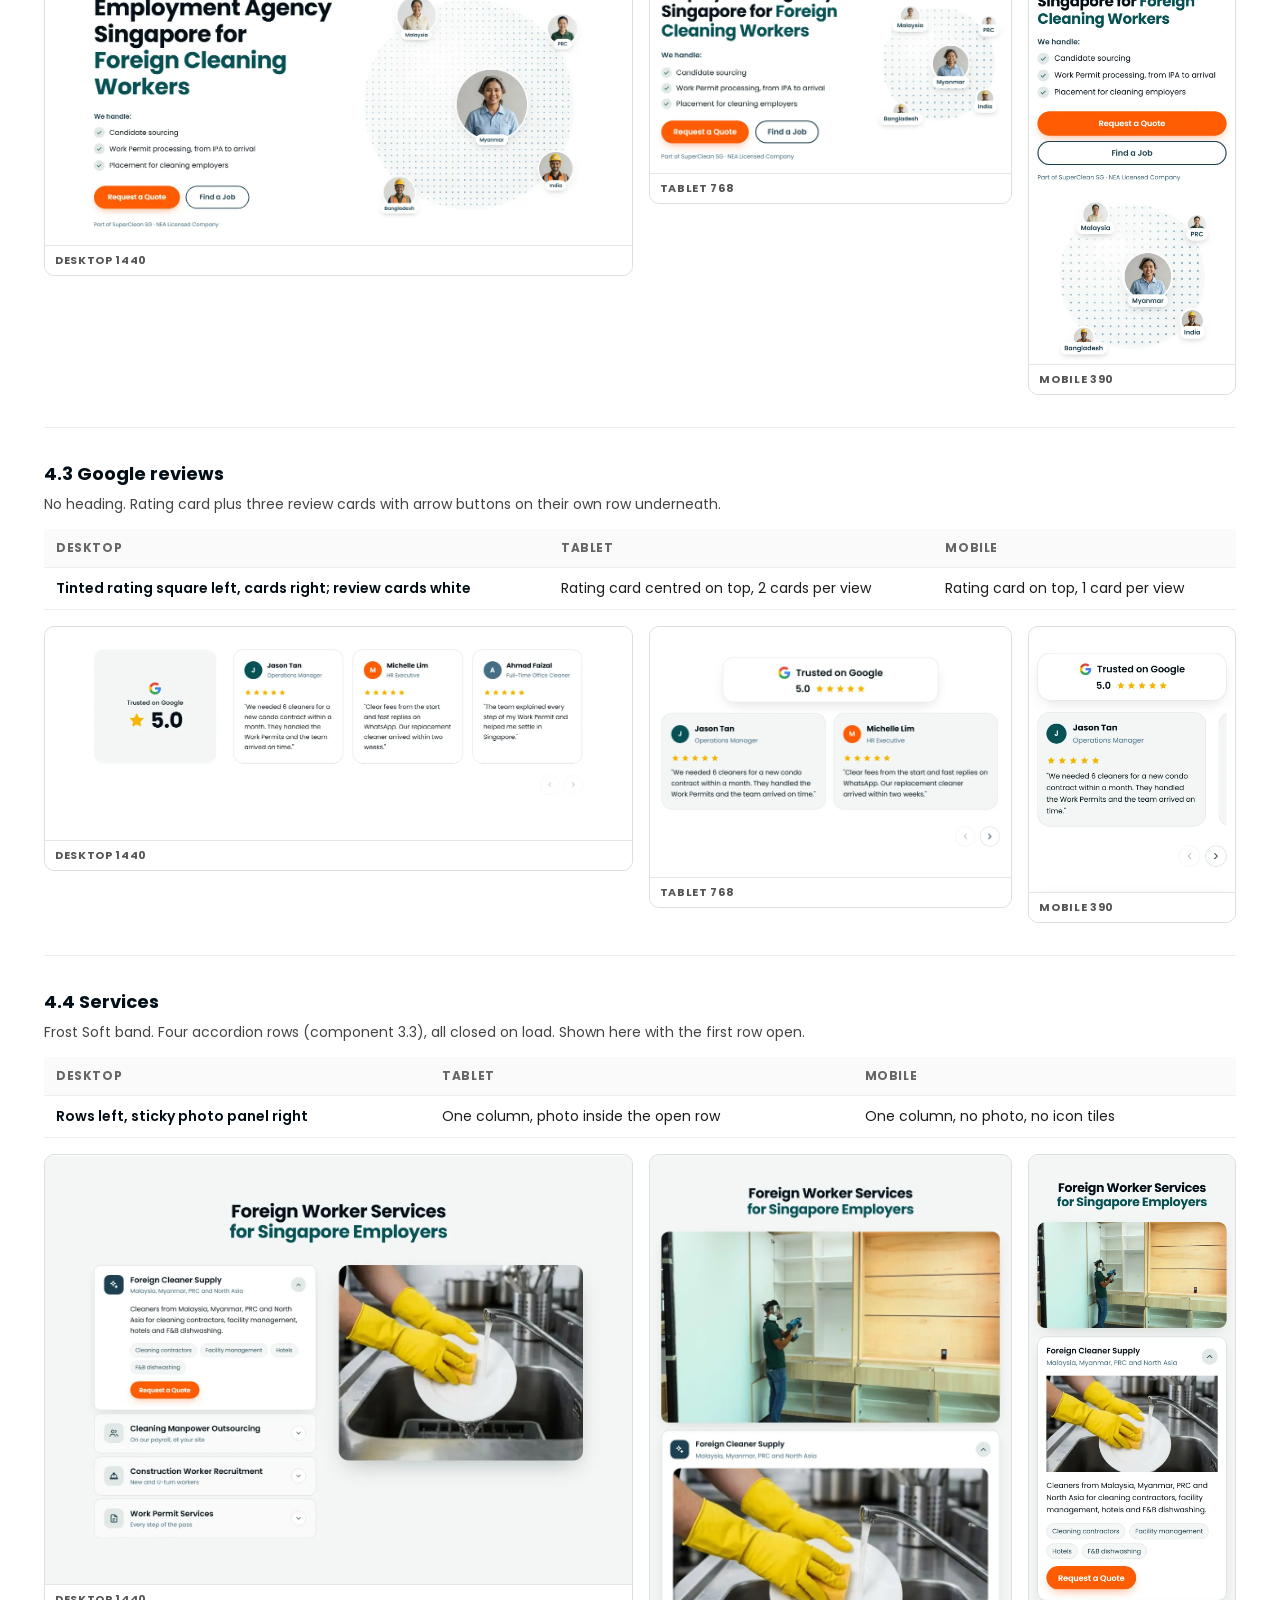
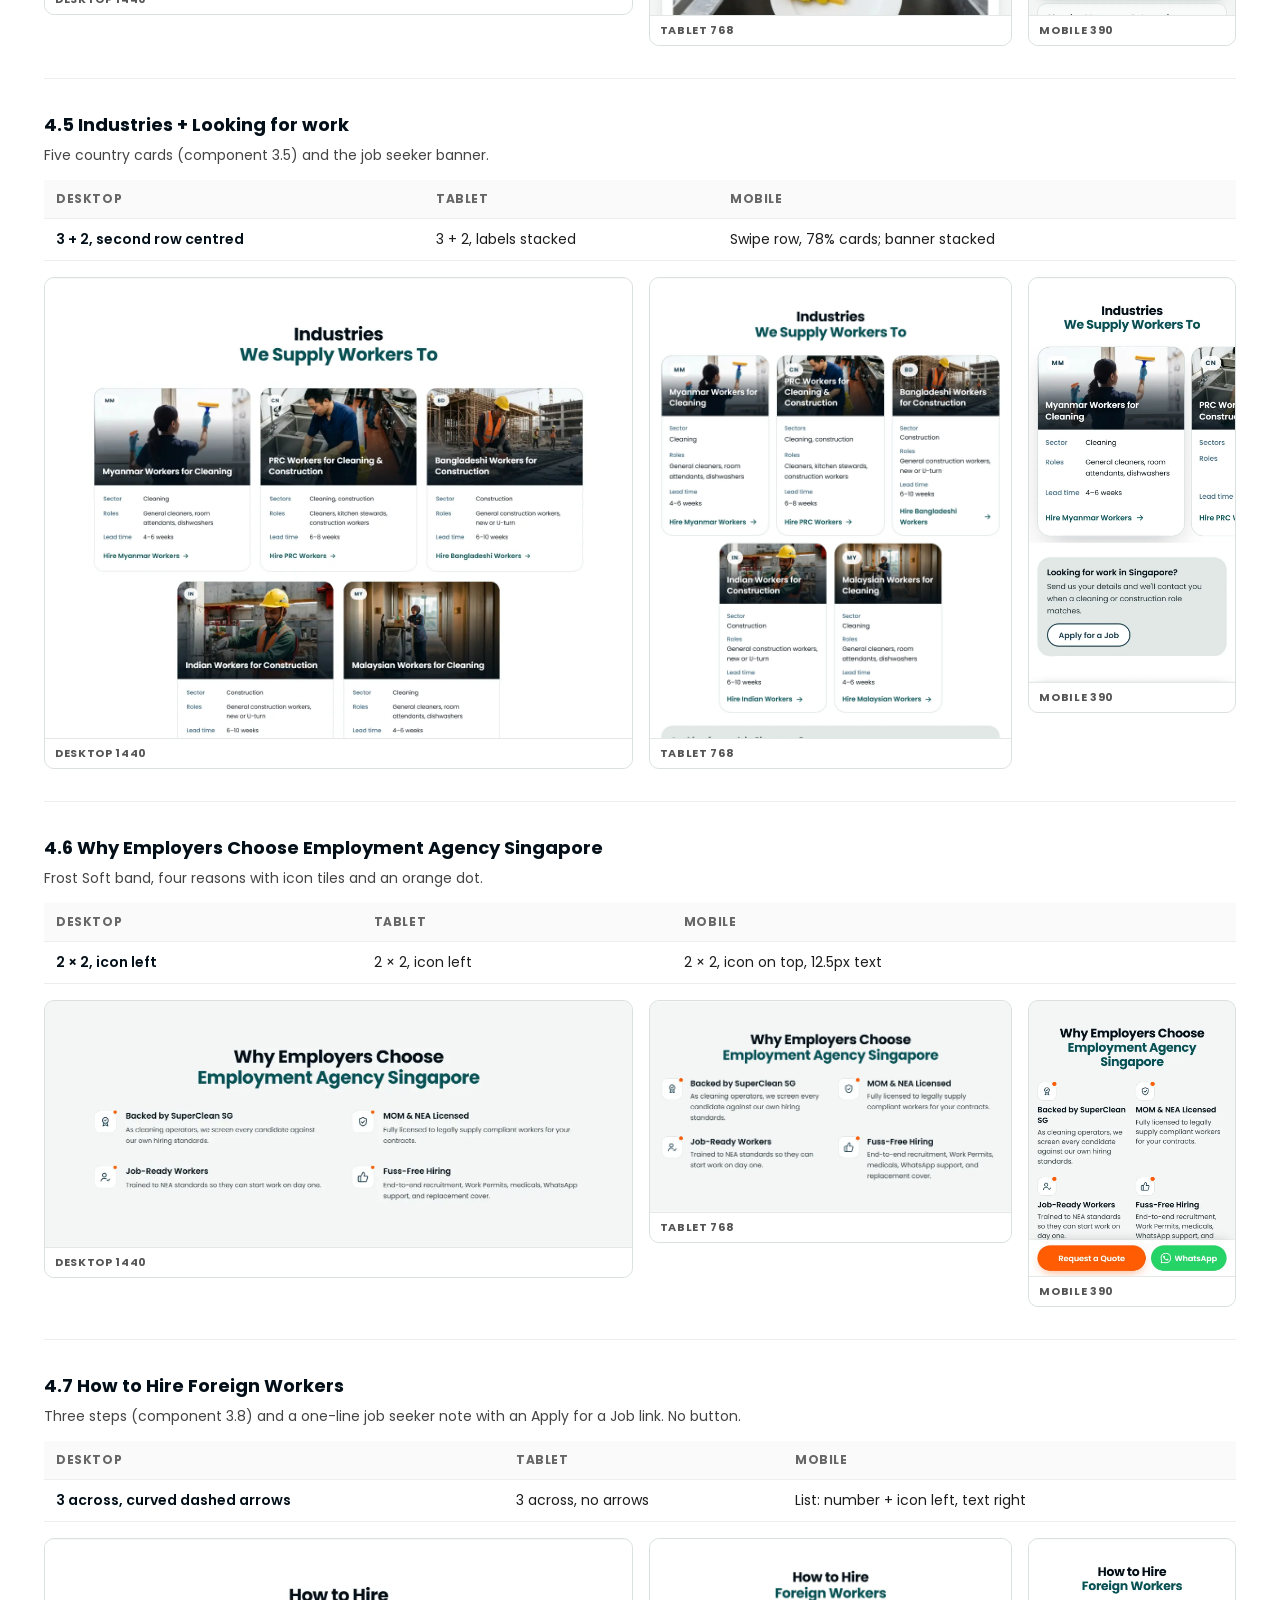
==== commit 8fd6545a: "Services: default photo above the list on tablet and phone The desktop side panel doesn't fit below " ====
--- a/process/design-system.html
+++ b/process/design-system.html
@@ -453,7 +453,7 @@
       <div class="x-svc open"><div class="x-svc-head"><span class="x-svc-ico"><svg width="24" height="24"><use href="#i-helmet"/></svg></span><span class="x-svc-t"><strong>Construction Worker Recruitment</strong><small>New and U-turn workers</small></span><span class="x-chev"><svg width="18" height="18"><use href="#i-chev"/></svg></span></div>
         <div class="x-svc-body"><p>New and U-turn workers from Bangladesh, India and PRC.</p><div style="display:flex;flex-wrap:wrap;gap:8px"><span class="x-chip">Bangladesh</span><span class="x-chip">India</span><span class="x-chip">PRC</span></div><a class="x-btn x-primary sm" href="#components" style="justify-self:start">Request a Quote</a></div></div>
     </div>
-    <ul class="state-list"><li>All rows closed on load; a click opens one and closes the others; clicking an open row closes it. No timer</li><li>Desktop photo panel: a default photo (<code>service-default.webp</code>) while no row is open; opening a row shows that service's photo; closing it brings the default back</li><li>Row header padding 20 × 24 desktop, 16 × 18 tablet, 14 × 16 mobile; icon tile 48 / 40 / hidden on mobile</li><li>The row's Request a Quote button scrolls to the homepage form with that service pre-selected</li></ul></div></div>
+    <ul class="state-list"><li>All rows closed on load; a click opens one and closes the others; clicking an open row closes it. No timer</li><li>Desktop photo panel: a default photo (<code>service-default.webp</code>) while no row is open; opening a row shows that service's photo; closing it brings the default back</li><li>Tablet and phone: the default photo sits above the list (16:9) and stays put; each open row shows its own photo inside the row</li><li>Row header padding 20 × 24 desktop, 16 × 18 tablet, 14 × 16 mobile; icon tile 48 / 40 / hidden on mobile</li><li>The row's Request a Quote button scrolls to the homepage form with that service pre-selected</li></ul></div></div>
 
   <div class="ds-sub"><h3>3.4 FAQ row</h3>
     <div class="specimen x"><div class="demo-col">
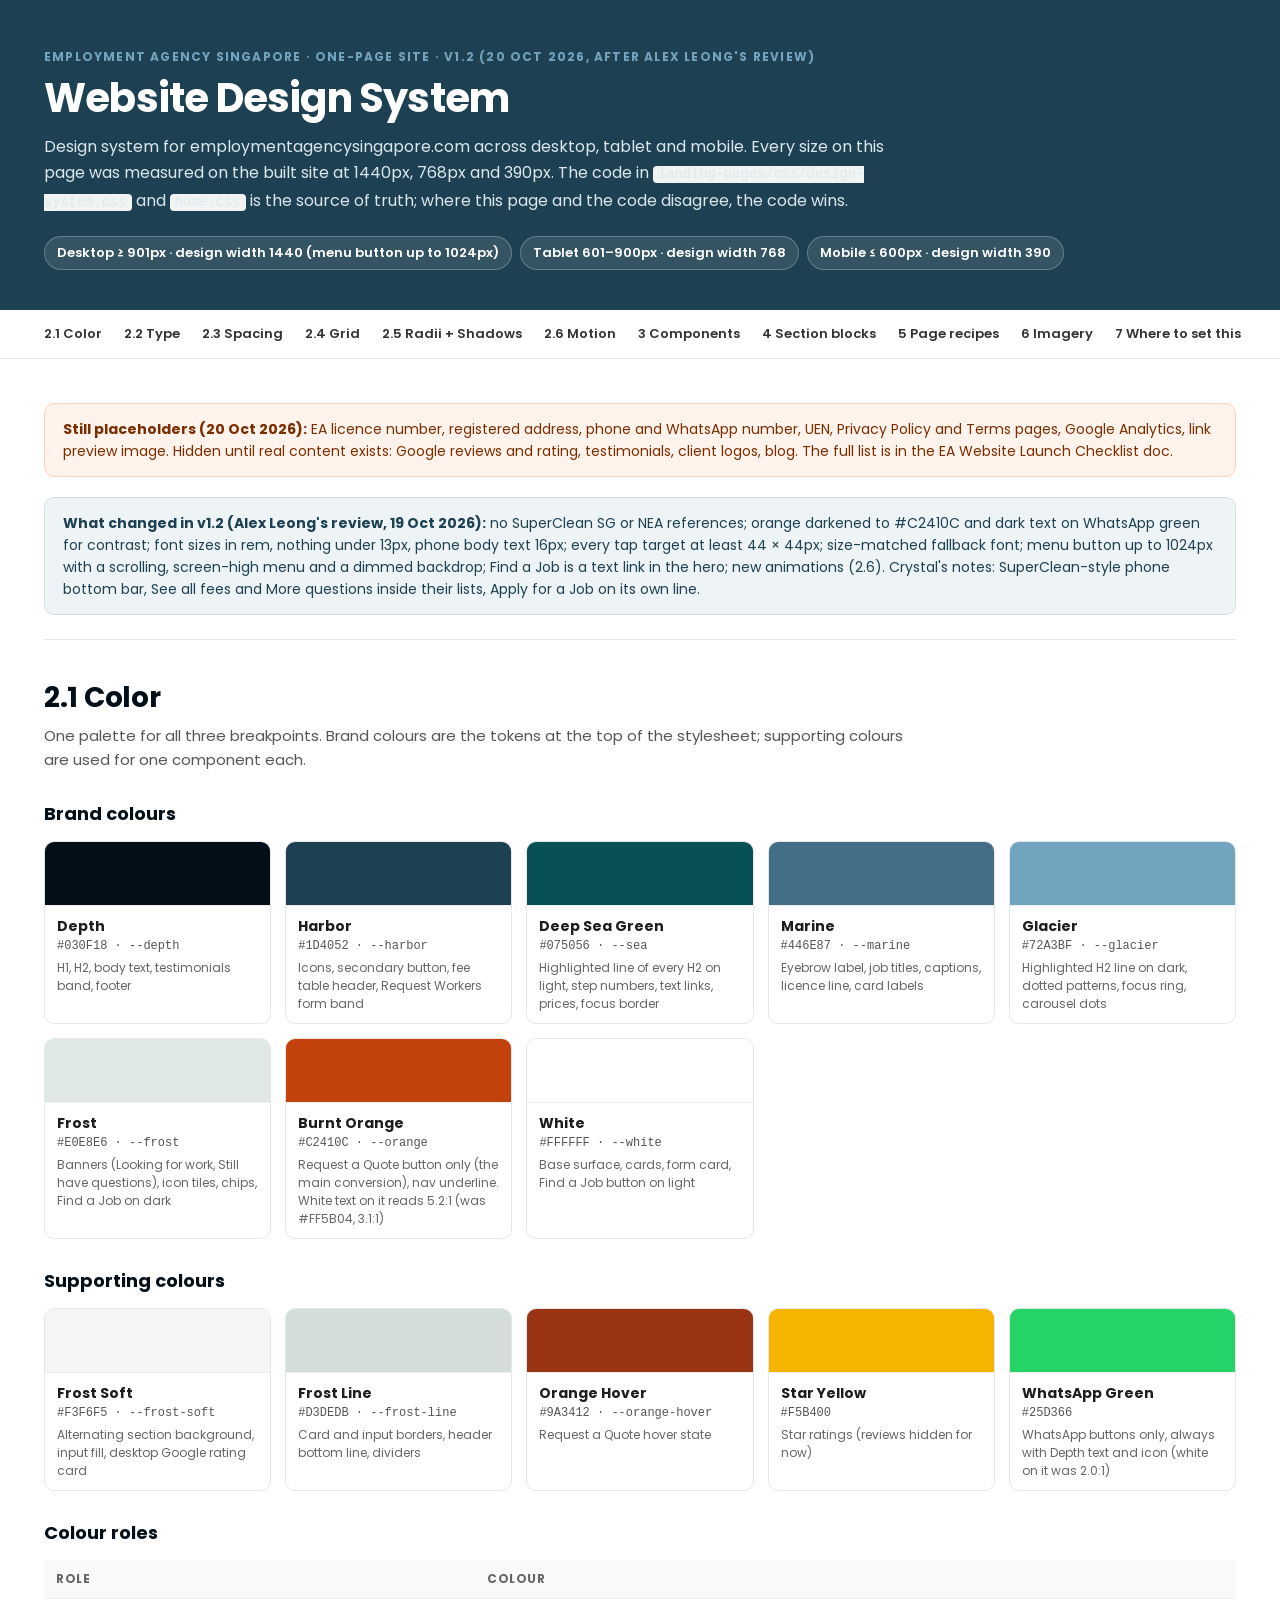
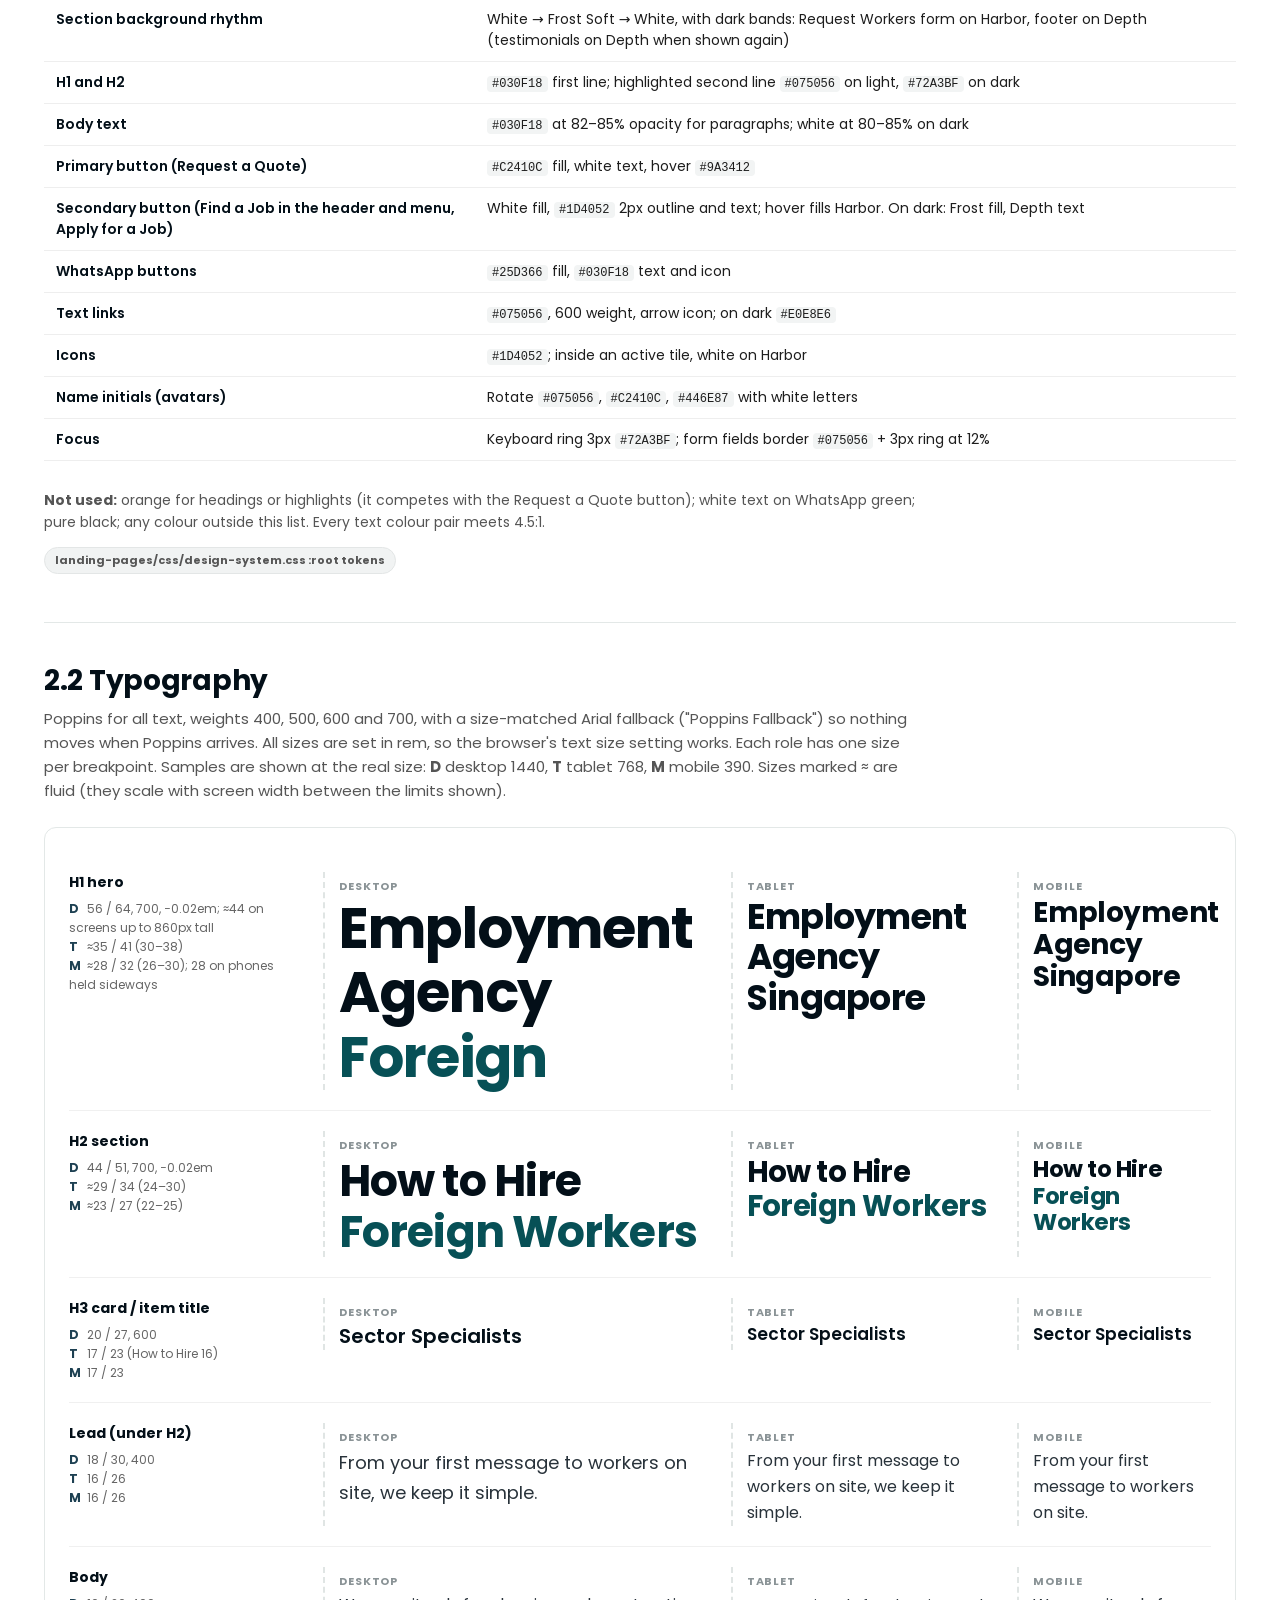
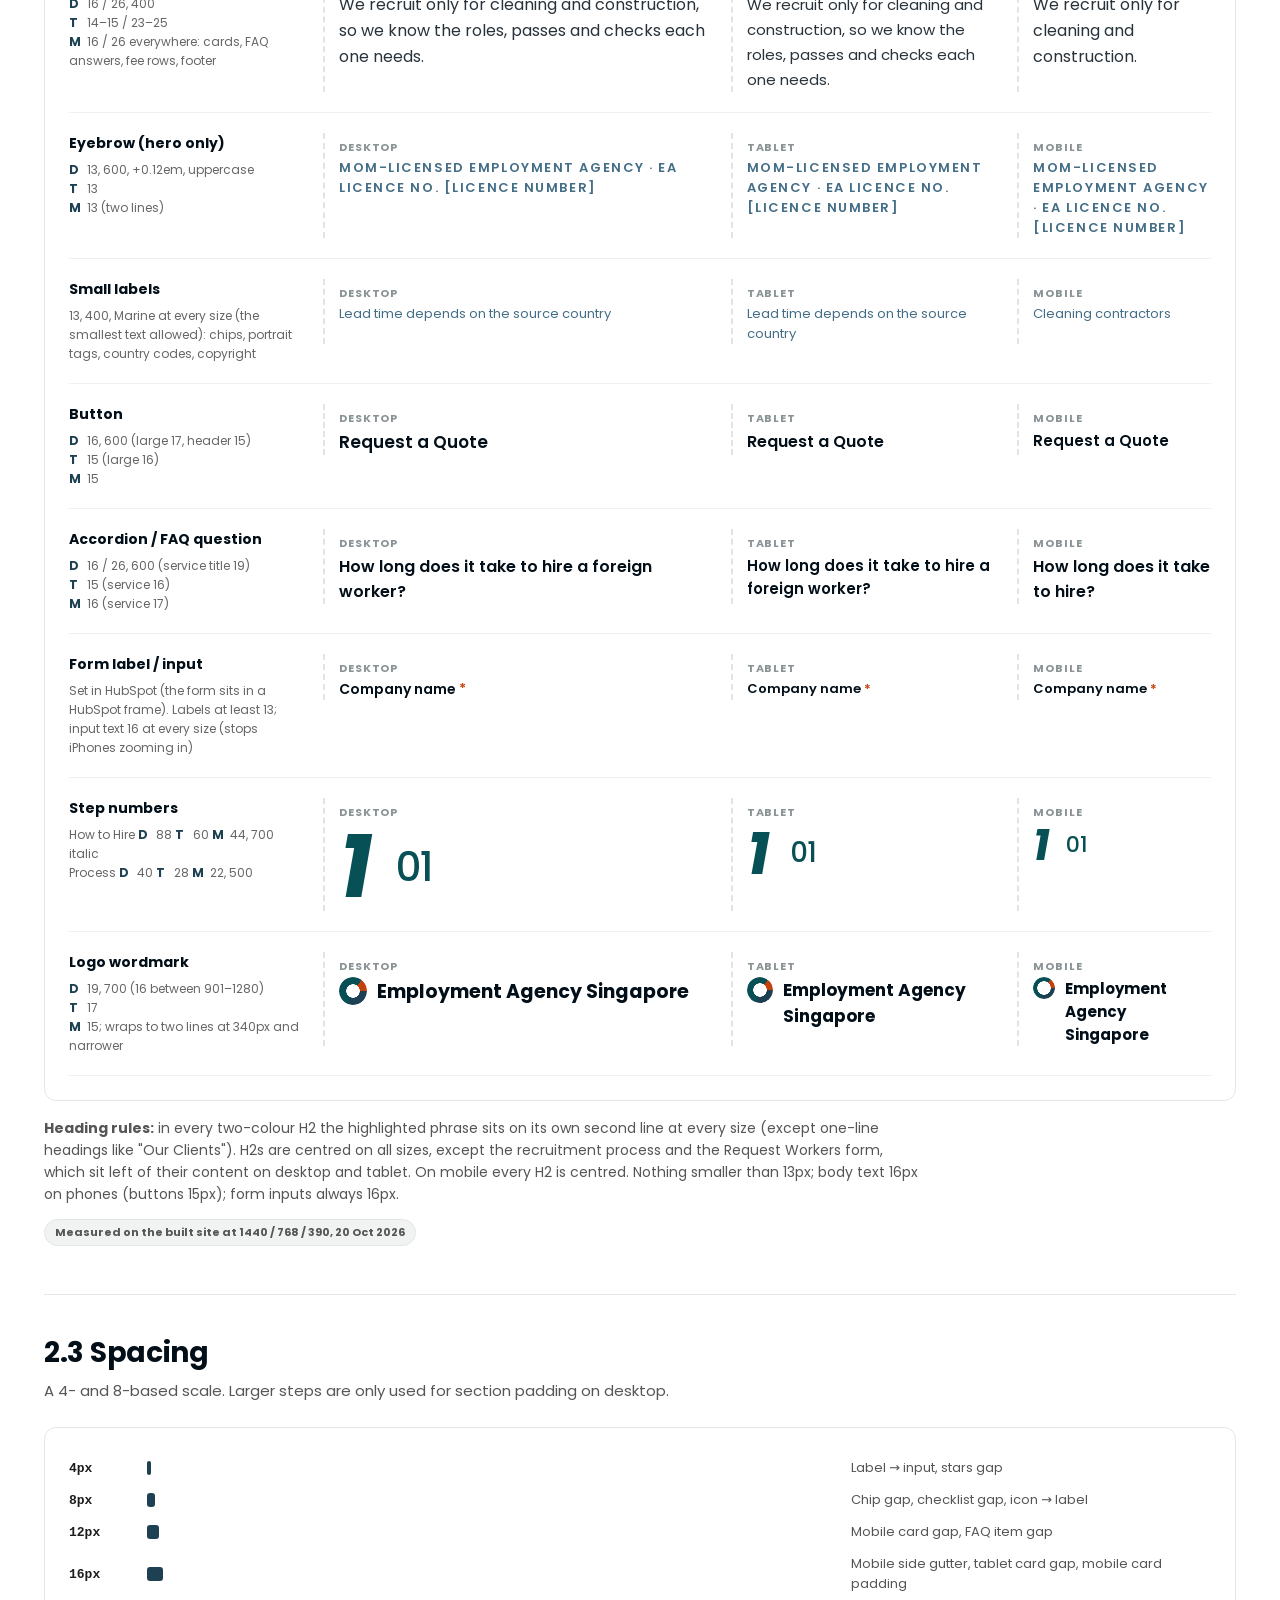
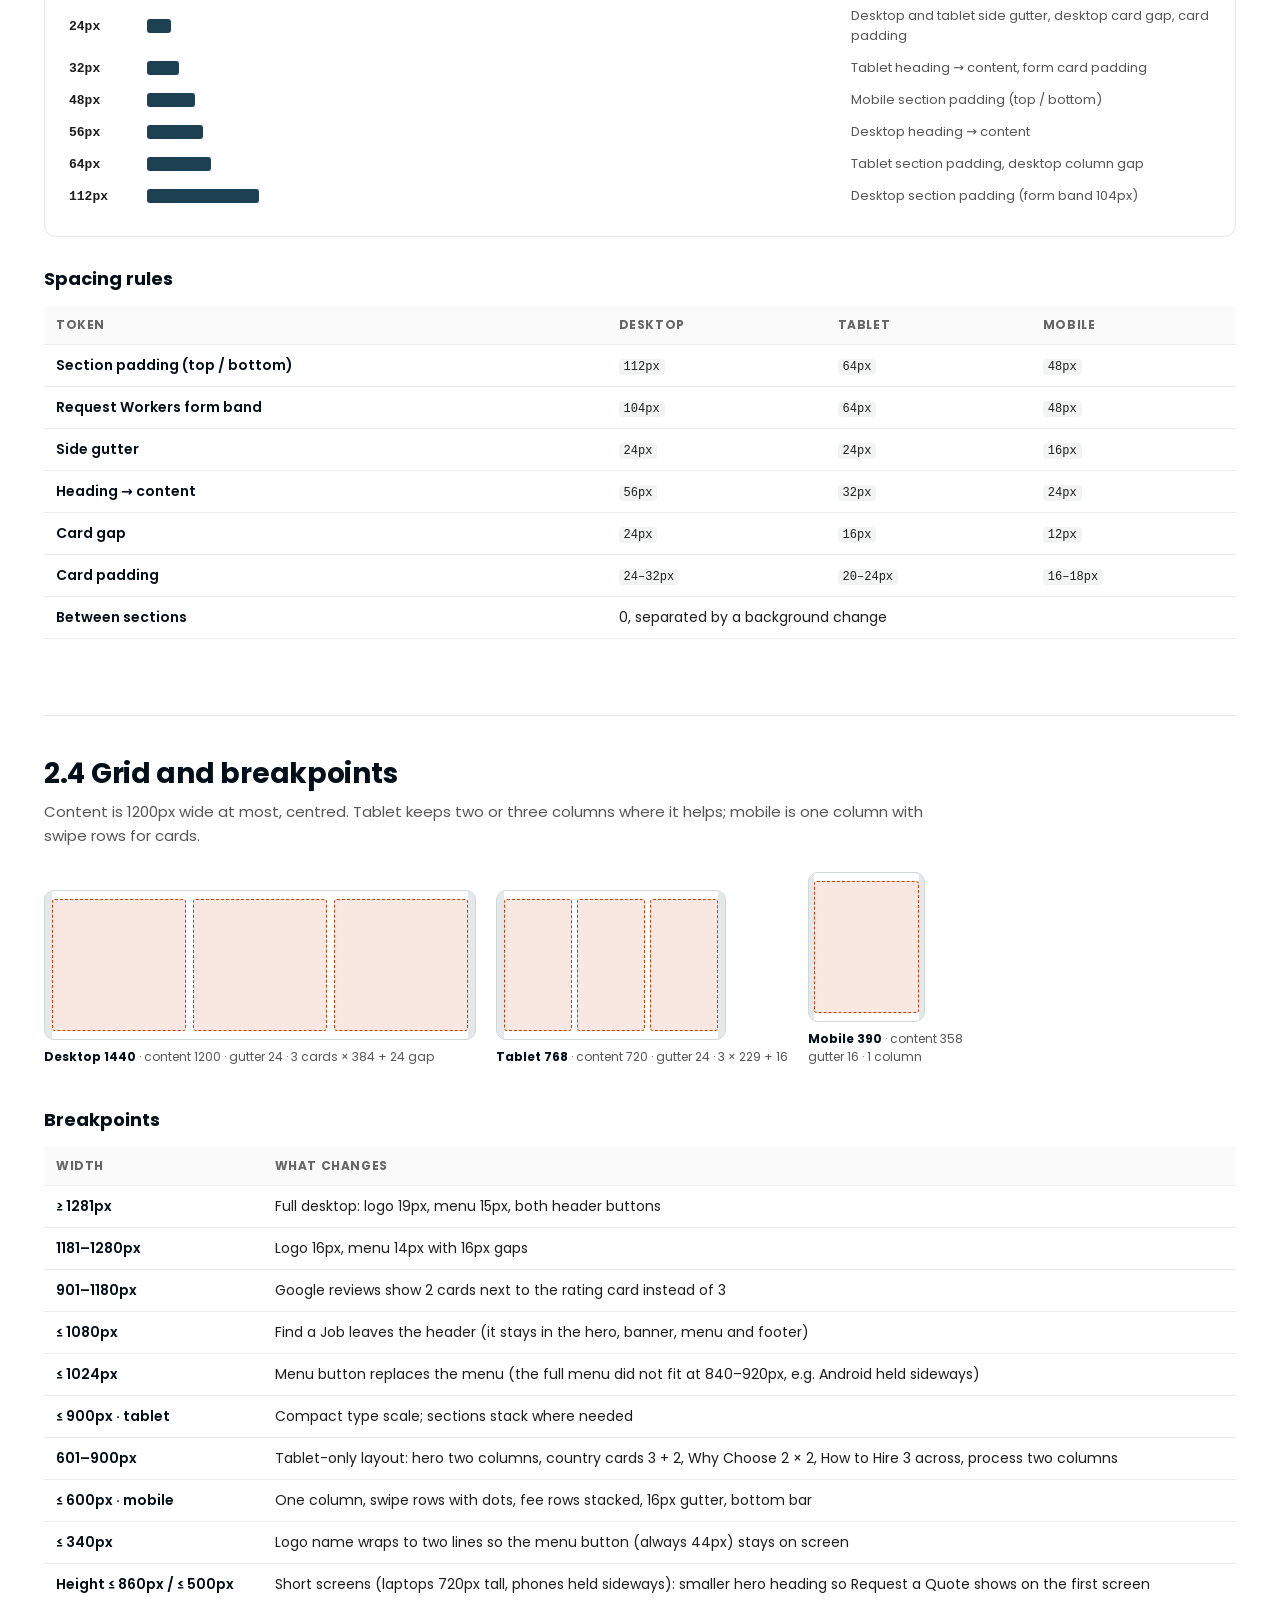
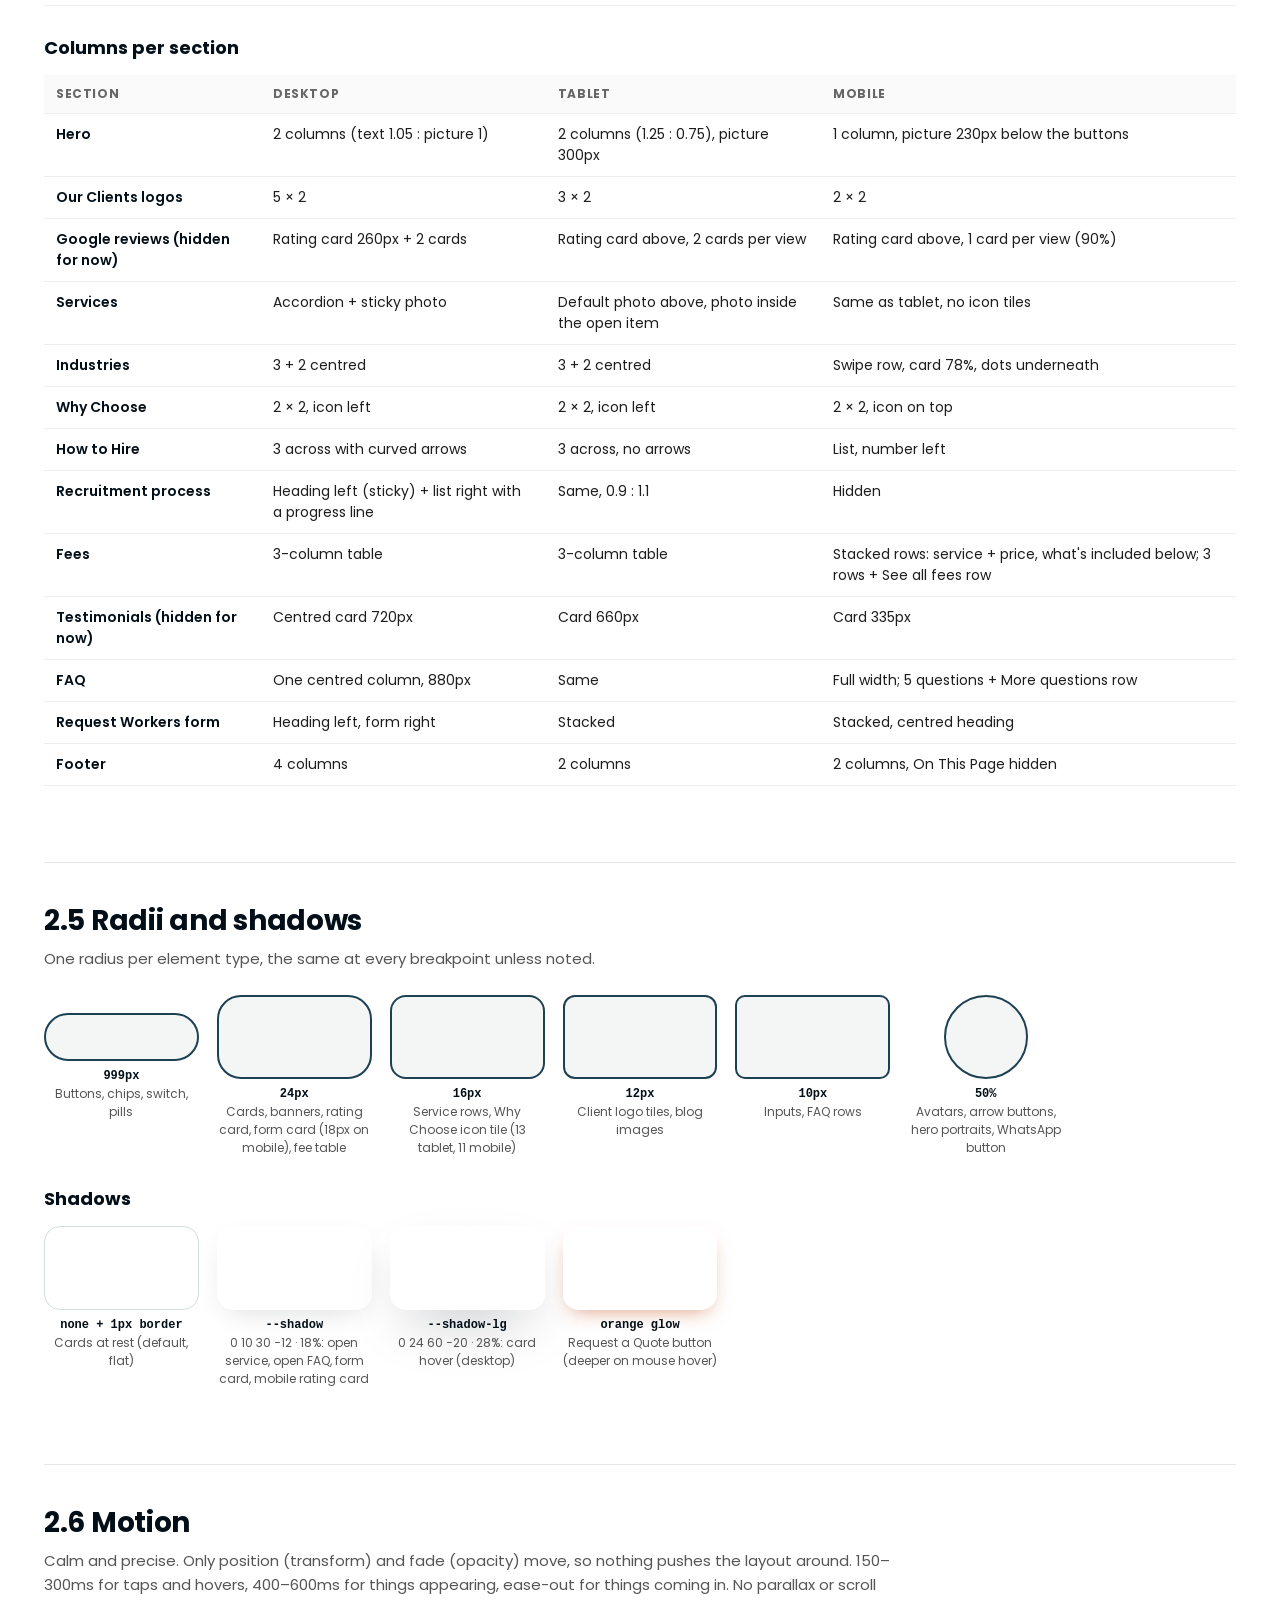
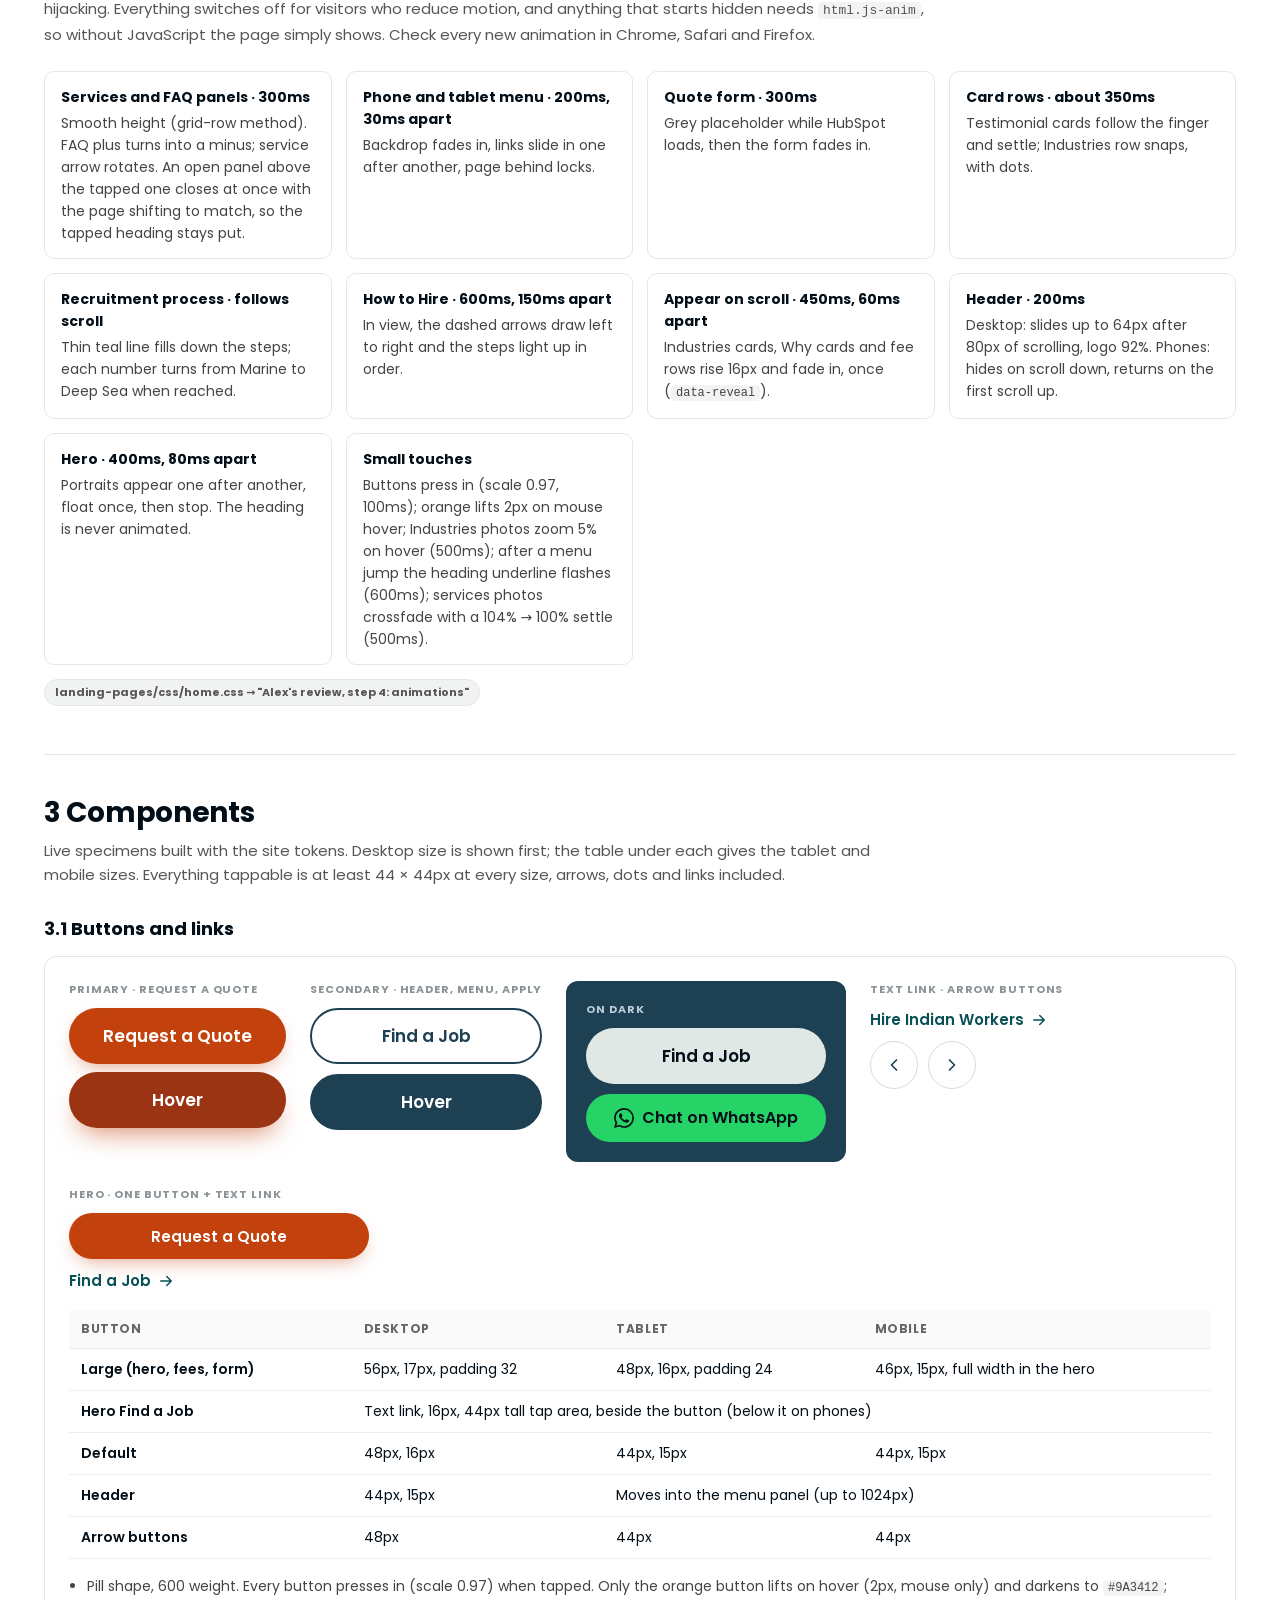
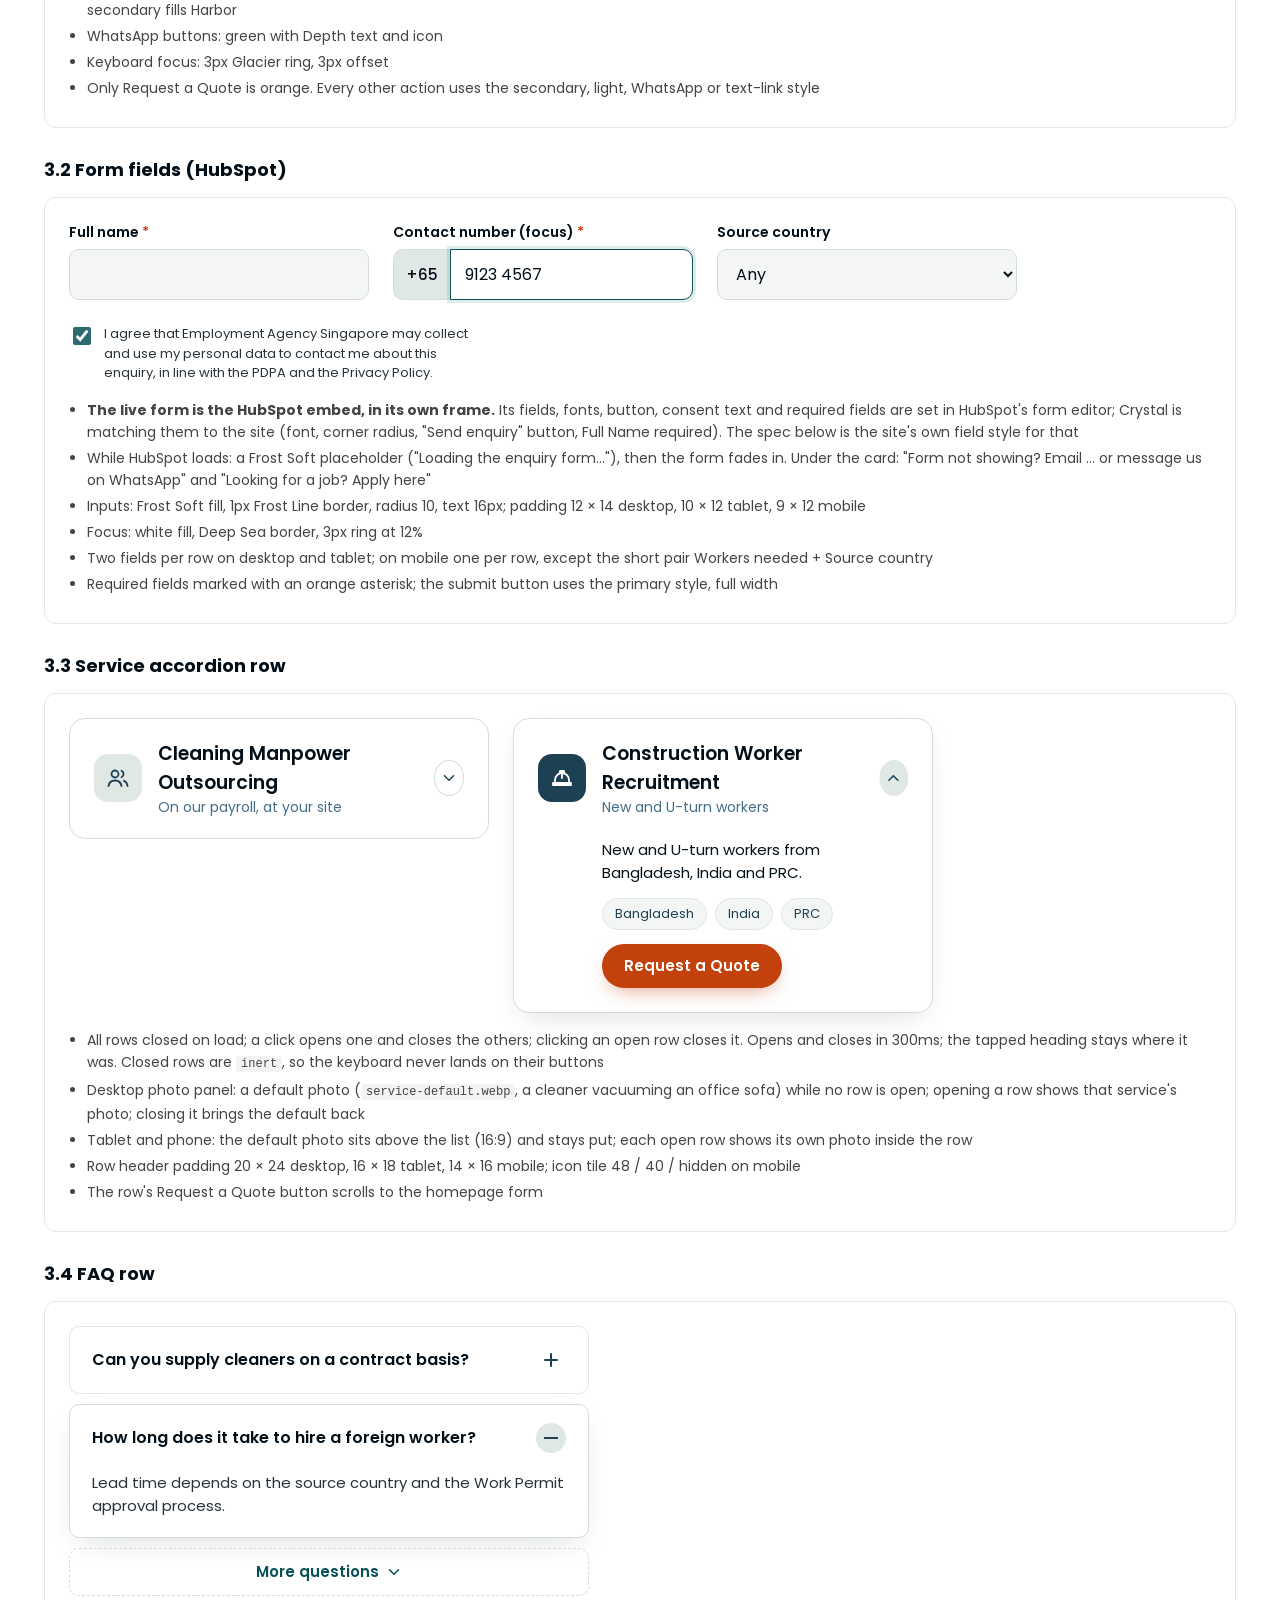
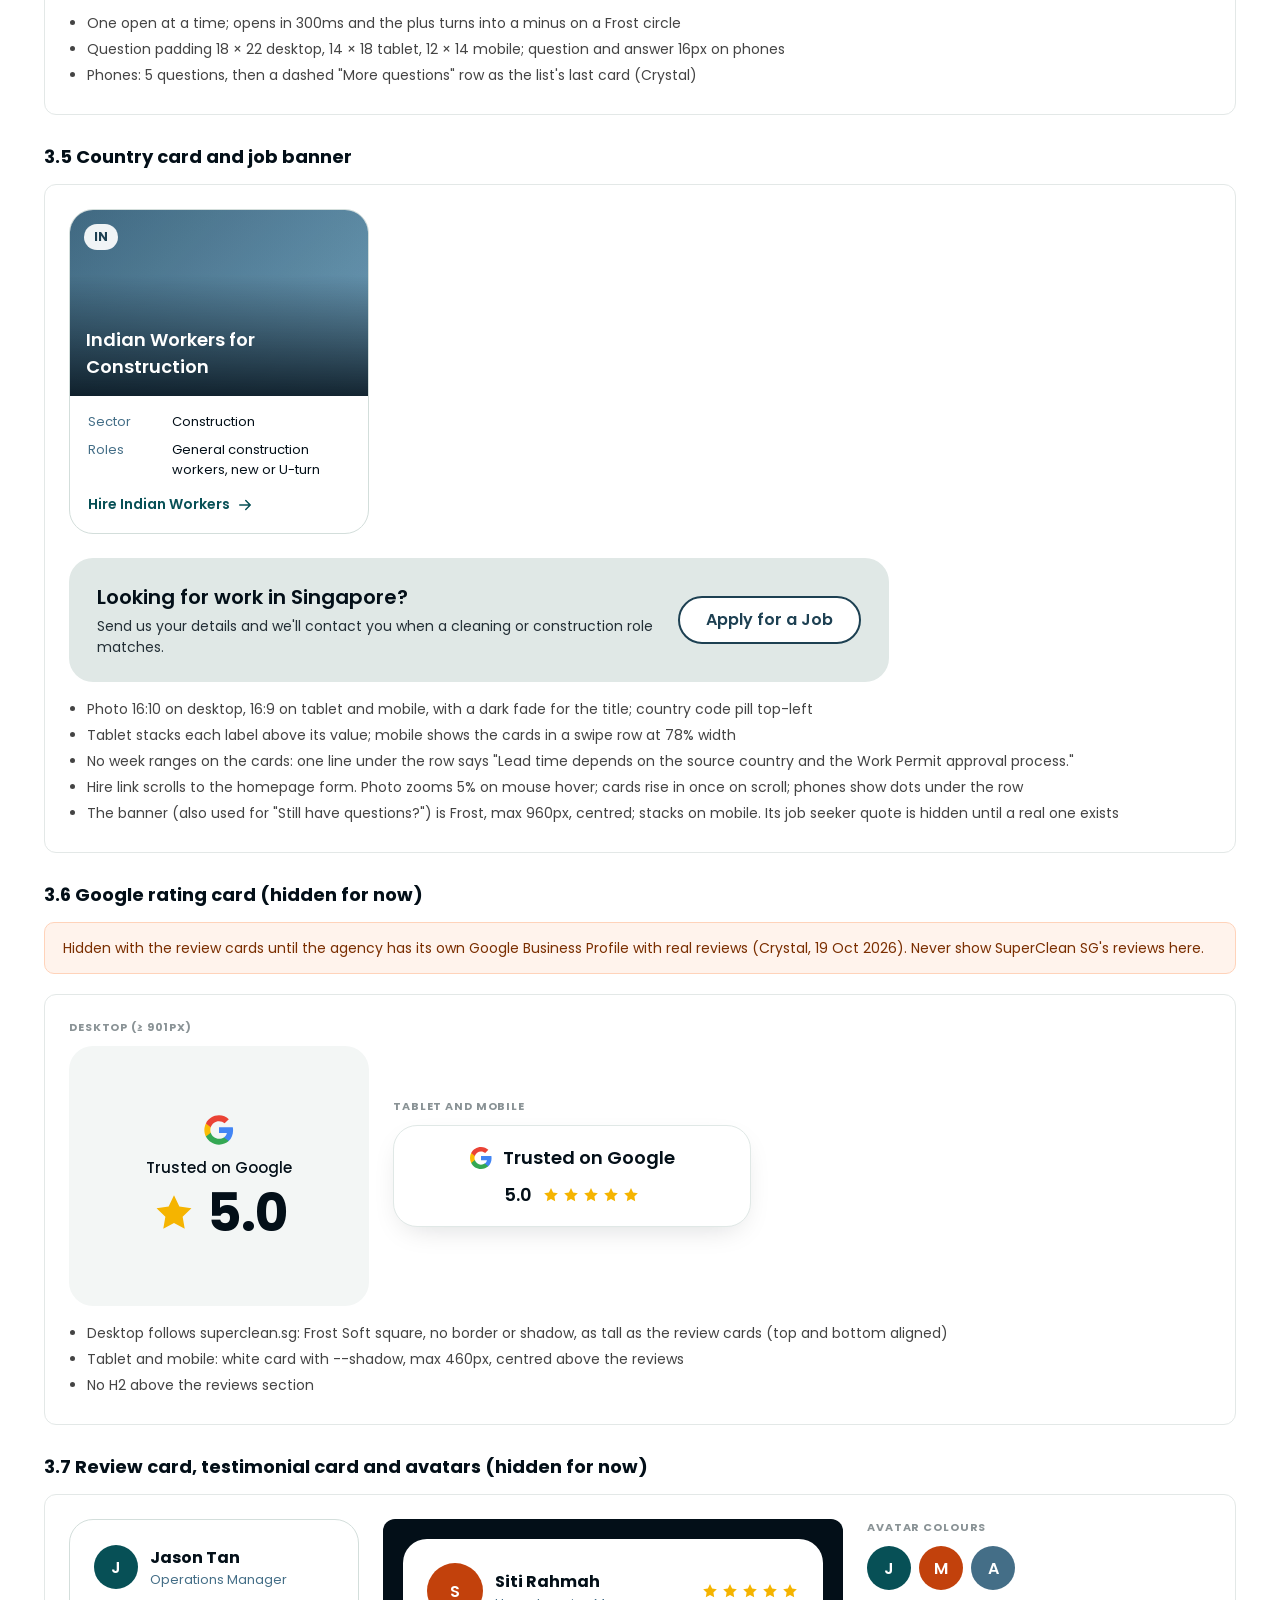
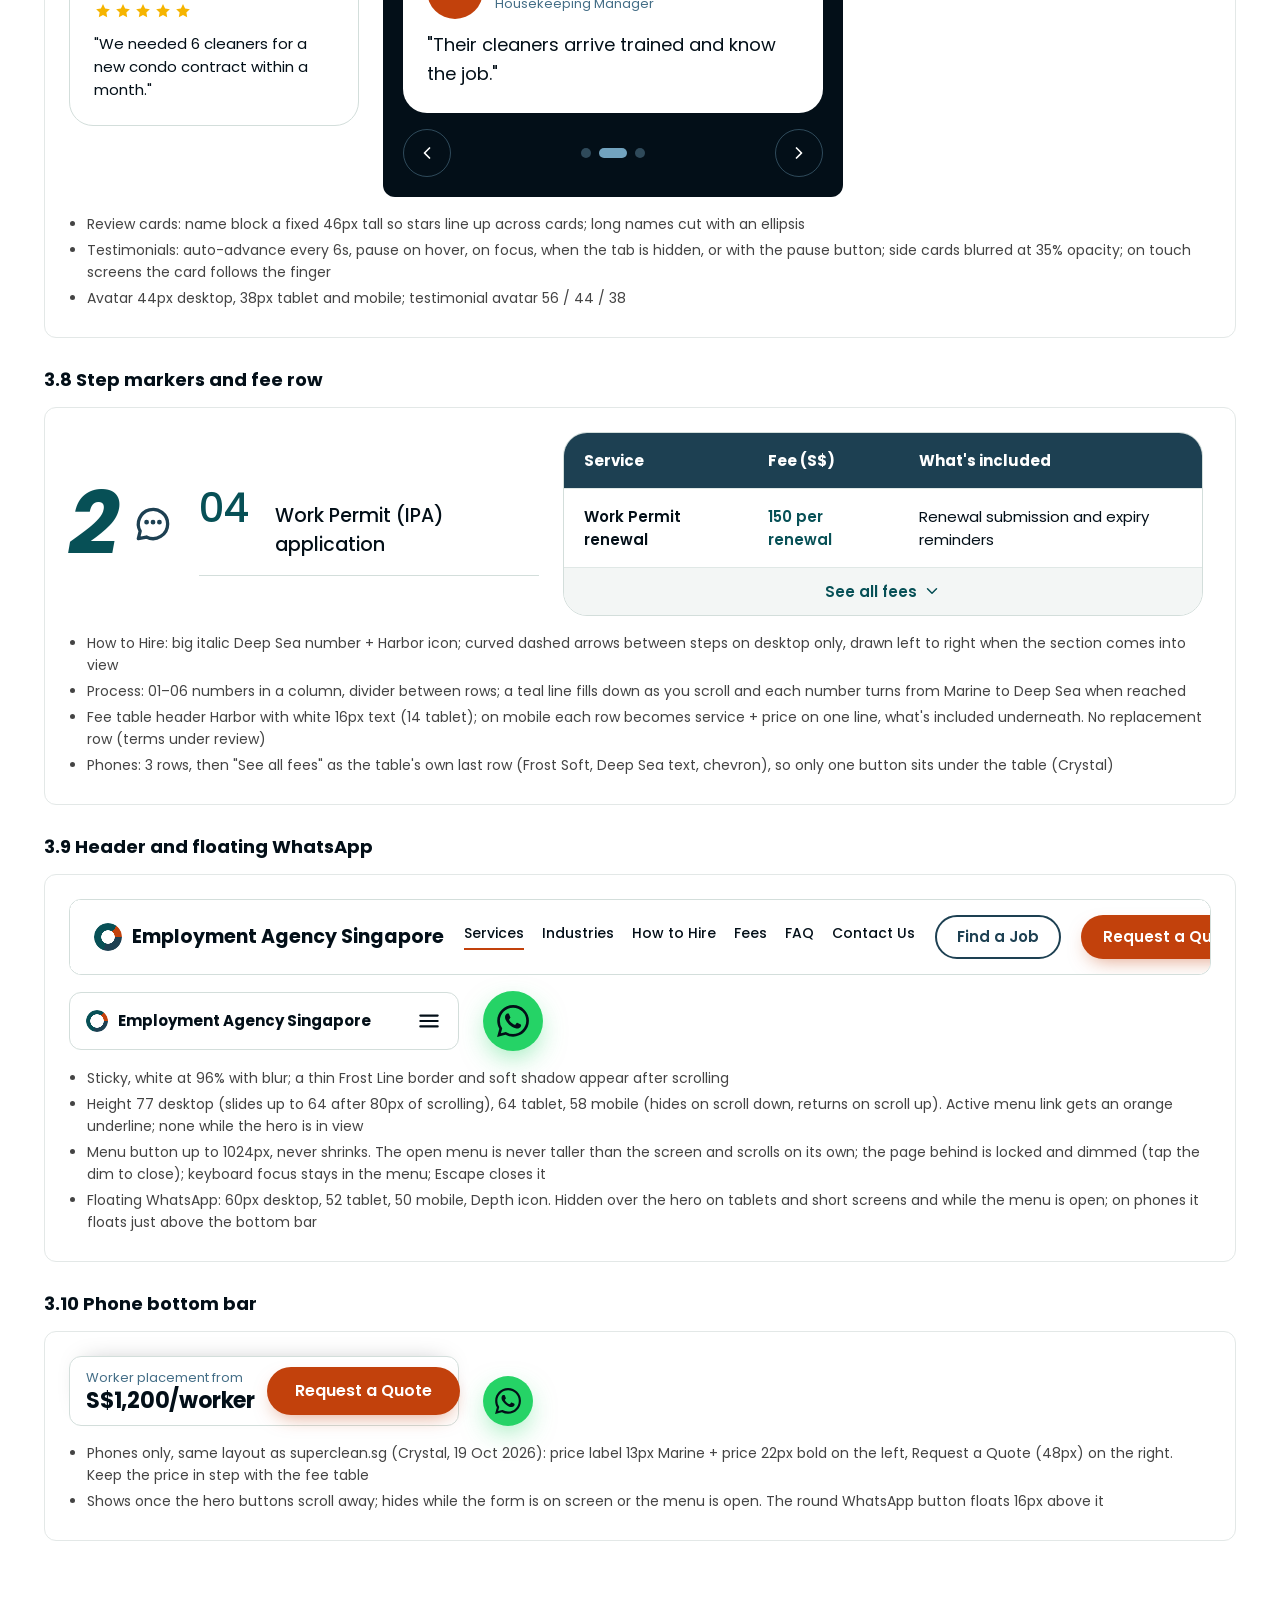
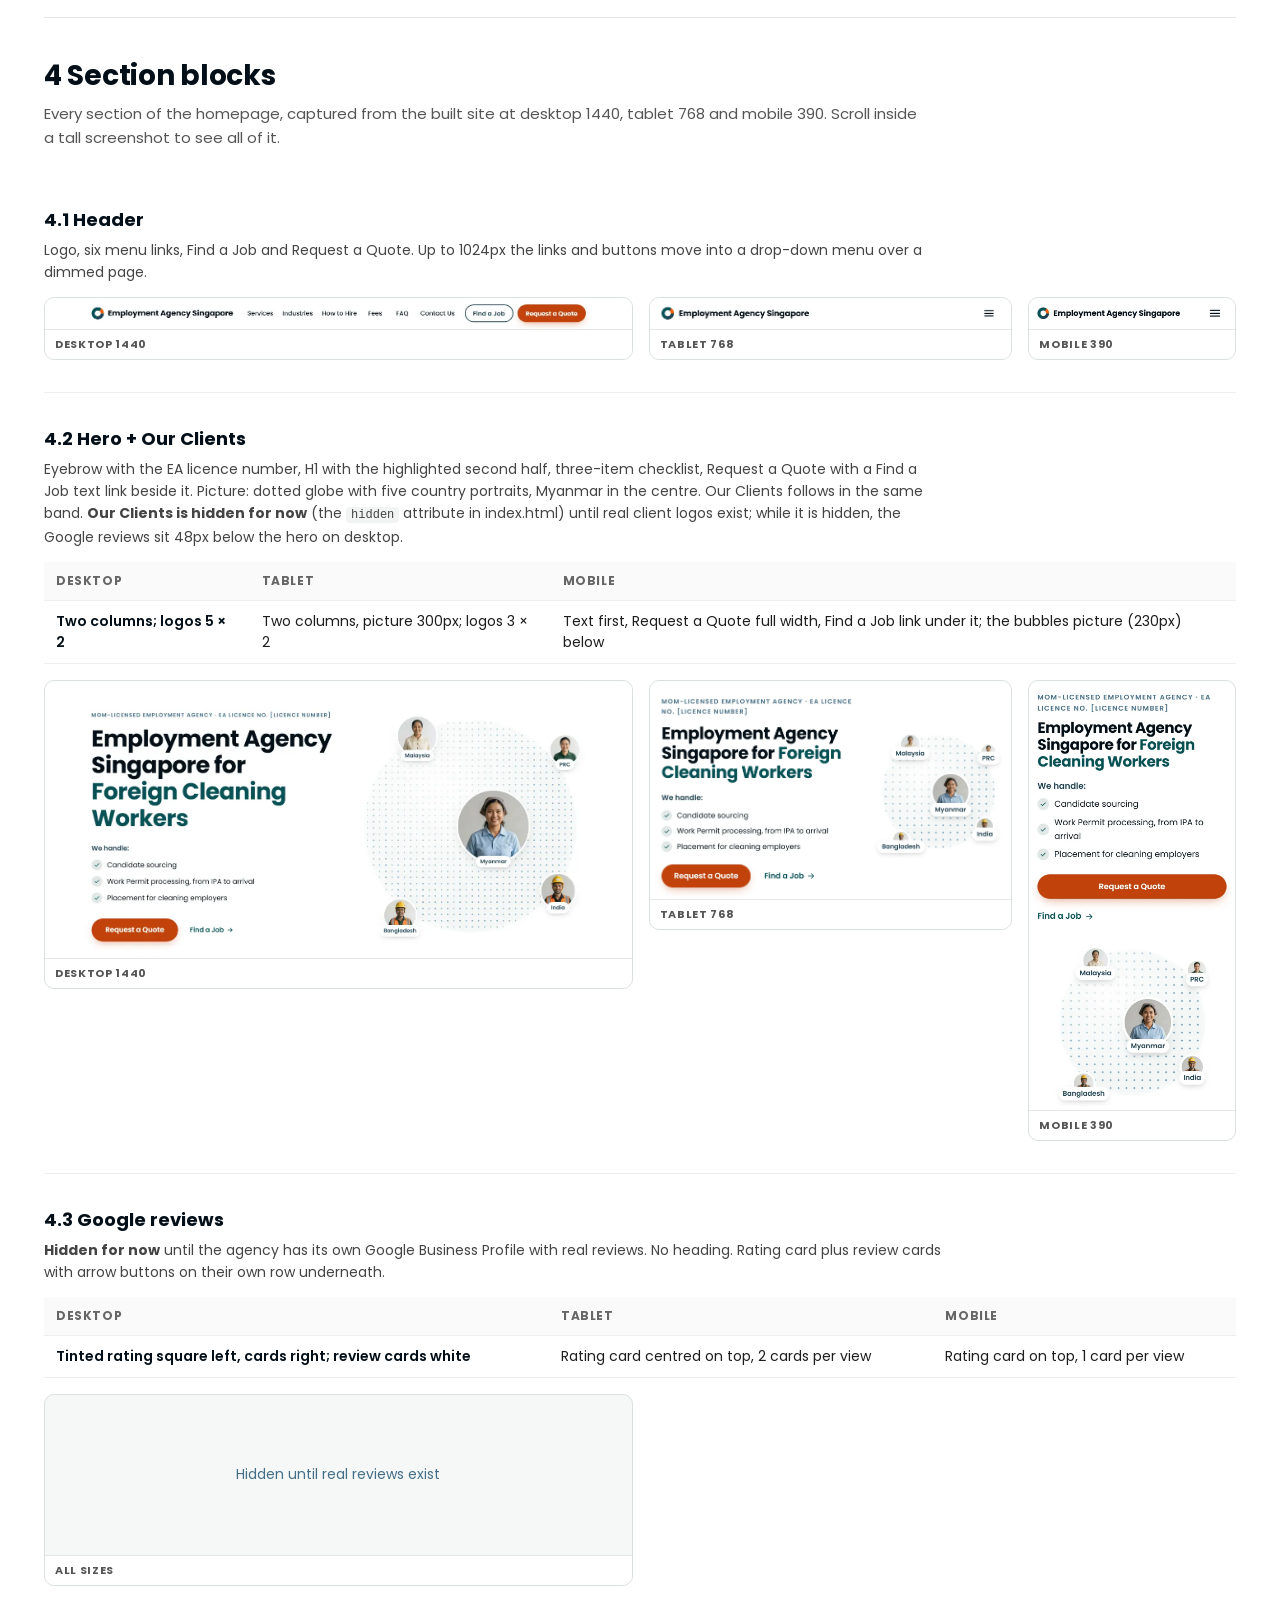
==== commit 077c6c50: "Design system v1.2: brought in line with Alex's review and Crystal's notes - New orange (#C2410C), d" ====
--- a/process/design-system.html
+++ b/process/design-system.html
@@ -23,7 +23,7 @@
 .ds-nav{position:sticky;top:0;z-index:50;background:#fff;border-bottom:1px solid #e3e8e7}
 .ds-nav-inner{max-width:1240px;margin:0 auto;padding:0 24px;display:flex;gap:22px;overflow-x:auto}
 .ds-nav a{flex:none;padding:14px 0 12px;font-size:13px;font-weight:600;color:#333;text-decoration:none;border-bottom:2px solid transparent}
-.ds-nav a:hover{color:#030F18;border-bottom-color:#FF5B04}
+.ds-nav a:hover{color:#030F18;border-bottom-color:#C2410C}
 main{max-width:1240px;margin:0 auto;padding:24px 24px 80px}
 .ds-section{padding:40px 0 24px;border-top:1px solid #e3e8e7;margin-top:24px}
 .ds-section>h2{margin:0 0 8px;font-size:28px;line-height:36px;font-weight:700;color:#030F18;letter-spacing:-.01em}
@@ -78,7 +78,7 @@
 .frames{display:flex;flex-wrap:wrap;gap:20px;align-items:flex-end}
 .frame-box{border:1px solid #cfd8d6;border-radius:10px;position:relative;background:#fff;overflow:hidden}
 .frame-box .cols{position:absolute;inset:8px var(--g);display:grid;gap:var(--gap)}
-.frame-box .cols div{background:rgba(255,91,4,.14);border:1px dashed #FF5B04;border-radius:3px}
+.frame-box .cols div{background:rgba(194,65,12,.12);border:1px dashed #C2410C;border-radius:3px}
 .frame-box .gut{position:absolute;top:0;bottom:0;width:var(--g);background:rgba(29,64,82,.12)}
 .frame-cap{margin-top:8px;font-size:12px;line-height:18px;color:#555}
 .frame-cap b{color:#030F18}
@@ -98,8 +98,8 @@
    SITE TOKENS (copied from landing-pages/css/design-system.css :root)
    ================================================================= */
 :root{
-  --depth:#030f18; --harbor:#1d4052; --marine:#446e87; --glacier:#72a3bf; --frost:#e0e8e6; --sea:#075056; --orange:#ff5b04; --white:#fff;
-  --orange-hover:#e84f00; --frost-soft:#f3f6f5; --frost-line:#d3dedb; --star:#f5b400; --wa:#25d366;
+  --depth:#030f18; --harbor:#1d4052; --marine:#446e87; --glacier:#72a3bf; --frost:#e0e8e6; --sea:#075056; --orange:#c2410c; --white:#fff;
+  --orange-hover:#9a3412; --frost-soft:#f3f6f5; --frost-line:#d3dedb; --star:#f5b400; --wa:#25d366;
   --radius-sm:10px; --radius:16px; --radius-lg:24px;
   --shadow:0 10px 30px -12px rgba(3,15,24,.18); --shadow-lg:0 24px 60px -20px rgba(3,15,24,.28);
 }
@@ -113,19 +113,20 @@
 .x-eyebrow{font-weight:600;letter-spacing:.12em;text-transform:uppercase;color:var(--marine)}
 .x-small{color:var(--marine)}
 .x-btn{white-space:nowrap;display:inline-flex;align-items:center;justify-content:center;gap:8px;border-radius:999px;font:600 16px/1 Poppins,sans-serif;border:2px solid transparent;padding:0 26px;min-height:48px;text-decoration:none;cursor:pointer;transition:background .2s,color .2s,transform .2s}
-.x-btn:hover{transform:translateY(-1px)}
+.x-btn:active{transform:scale(.97)}
 .x-btn:focus-visible{outline:3px solid var(--glacier);outline-offset:3px}
 .x-btn.lg{min-height:56px;padding:0 32px;font-size:17px}
-.x-btn.sm{min-height:42px;padding:0 20px;font-size:15px}
+.x-btn.sm{min-height:44px;padding:0 20px;font-size:15px}
 .x-btn.m{min-height:46px;font-size:15px;width:100%}
-.x-primary{background:var(--orange);color:#fff;box-shadow:0 8px 20px -8px rgba(255,91,4,.6)}
+.x-primary{background:var(--orange);color:#fff;box-shadow:0 8px 20px -8px rgba(194,65,12,.55)}
+.x-primary.is-hover{transform:translateY(-2px);box-shadow:0 14px 26px -10px rgba(194,65,12,.6)}
 .x-primary:hover,.x-primary.is-hover{background:var(--orange-hover)}
 .x-secondary{background:#fff;color:var(--harbor);border-color:var(--harbor)}
 .x-secondary:hover,.x-secondary.is-hover{background:var(--harbor);color:#fff}
 .x-light{background:var(--frost);color:var(--depth)}
-.x-wa{background:var(--wa);color:#fff}
+.x-wa{background:var(--wa);color:var(--depth)}
 .x-link{display:inline-flex;align-items:center;gap:6px;font-weight:600;color:var(--sea);text-decoration:none;font-size:15px}
-.x-round{width:48px;height:48px;border-radius:50%;display:grid;place-items:center;background:#fff;color:var(--harbor);border:1px solid var(--frost-line)}
+.x-round{width:48px;height:48px;flex:none;border-radius:50%;display:grid;place-items:center;background:#fff;color:var(--harbor);border:1px solid var(--frost-line)}
 .x-round.dark{background:transparent;color:#fff;border-color:rgba(114,163,191,.4)}
 .x-field{display:grid;gap:6px;width:300px;max-width:100%}
 .x-field label{font-size:14px;font-weight:600}
@@ -150,7 +151,9 @@
 .x-faq.open{border-color:var(--frost-line);box-shadow:var(--shadow)}
 .x-faq-q{display:flex;justify-content:space-between;align-items:center;gap:16px;padding:18px 22px;font-weight:600}
 .x-faq-ico{width:30px;height:30px;border-radius:50%;display:grid;place-items:center;color:var(--harbor)}
-.x-faq.open .x-faq-ico{transform:rotate(45deg);background:var(--frost)}
+.x-faq.open .x-faq-ico{background:var(--frost)}
+.x-bars{display:grid;place-items:center}.x-bars::before,.x-bars::after{content:"";grid-area:1/1;width:14px;height:2px;border-radius:2px;background:currentColor}.x-bars::after{transform:rotate(90deg)}.x-faq.open .x-bars::after{transform:none}
+.x-more{width:520px;max-width:100%;min-height:48px;display:flex;align-items:center;justify-content:center;gap:6px;border:1px dashed var(--frost-line);border-radius:10px;color:var(--sea);font-weight:600;font-size:15px}
 .x-faq-a{padding:0 22px 20px;font-size:15px;opacity:.85}
 .x-country{width:300px;max-width:100%;border:1px solid var(--frost-line);border-radius:24px;overflow:hidden;background:#fff}
 .x-country .ph{aspect-ratio:16/10;position:relative;display:flex;align-items:flex-end;padding:16px;background:linear-gradient(to top,rgba(3,15,24,.85),rgba(3,15,24,.05) 65%),linear-gradient(135deg,var(--marine),var(--glacier))}
@@ -190,8 +193,14 @@
 .x-banner{width:100%;max-width:820px;display:flex;align-items:center;justify-content:space-between;gap:24px;padding:24px 28px;border-radius:24px;background:var(--frost)}
 .x-banner h5{margin:0 0 4px;font-size:20px;font-weight:600}
 .x-banner p{font-size:14px;opacity:.85}
-.x-waf{width:60px;height:60px;border-radius:50%;background:var(--wa);display:grid;place-items:center;color:#fff;box-shadow:0 10px 28px -6px rgba(37,211,102,.55)}
+.x-waf{width:60px;height:60px;border-radius:50%;background:var(--wa);display:grid;place-items:center;color:var(--depth);box-shadow:0 10px 28px -6px rgba(37,211,102,.55)}
 .dark-stage{background:var(--harbor);padding:20px;border-radius:12px}
+.x-bar{width:390px;max-width:100%;display:flex;align-items:center;justify-content:space-between;gap:12px;padding:10px 16px;background:#fff;border:1px solid var(--frost-line);border-radius:12px;box-shadow:0 -8px 24px -16px rgba(3,15,24,.35)}
+.x-bar span{display:block;font-size:13px;color:var(--marine)}.x-bar strong{display:block;font-size:22px;font-weight:700;letter-spacing:-.01em;line-height:1.2}
+.x-feemore{display:flex;align-items:center;justify-content:center;gap:6px;min-height:48px;background:var(--frost-soft);border-top:1px solid var(--frost);color:var(--sea);font-weight:600;font-size:15px}
+.motion-grid{display:grid;grid-template-columns:repeat(auto-fill,minmax(250px,1fr));gap:14px}
+.motion-card{border:1px solid #e3e8e7;border-radius:10px;padding:14px 16px;font-size:14px;line-height:22px;color:#444}
+.motion-card b{display:block;color:#030F18;margin-bottom:4px}.motion-card code{font-size:12px}
 .depth-stage{background:var(--depth);padding:20px;border-radius:12px}
 </style>
 </head>
@@ -216,10 +225,10 @@
 
 <header class="ds-header">
   <div class="ds-header-inner">
-    <p class="ds-kicker">Employment Agency Singapore · One-page site · v1.1 (14 Oct 2026)</p>
+    <p class="ds-kicker">Employment Agency Singapore · One-page site · v1.2 (20 Oct 2026, after Alex Leong's review)</p>
     <h1>Website Design System</h1>
     <p class="lede">Design system for employmentagencysingapore.com across desktop, tablet and mobile. Every size on this page was measured on the built site at 1440px, 768px and 390px. The code in <code>landing-pages/css/design-system.css</code> and <code>home.css</code> is the source of truth; where this page and the code disagree, the code wins.</p>
-    <div class="bp-pills"><span>Desktop ≥ 901px · design width 1440</span><span>Tablet 601–900px · design width 768</span><span>Mobile ≤ 600px · design width 390</span></div>
+    <div class="bp-pills"><span>Desktop ≥ 901px · design width 1440 (menu button up to 1024px)</span><span>Tablet 601–900px · design width 768</span><span>Mobile ≤ 600px · design width 390</span></div>
   </div>
 </header>
 
@@ -230,6 +239,7 @@
     <a href="#spacing">2.3 Spacing</a>
     <a href="#grid">2.4 Grid</a>
     <a href="#radii">2.5 Radii + Shadows</a>
+    <a href="#motion">2.6 Motion</a>
     <a href="#components">3 Components</a>
     <a href="#patterns">4 Section blocks</a>
     <a href="#recipes">5 Page recipes</a>
@@ -240,7 +250,9 @@
 
 <main>
 
-<div class="notice todo"><strong>Still placeholders on the live build:</strong> client logos, contact details and the Privacy Policy link. Photos and the logo mark are in (14 Oct 2026). The full list is in the EA Website Launch Checklist doc.</div>
+<div class="notice todo"><strong>Still placeholders (20 Oct 2026):</strong> EA licence number, registered address, phone and WhatsApp number, UEN, Privacy Policy and Terms pages, Google Analytics, link preview image. Hidden until real content exists: Google reviews and rating, testimonials, client logos, blog. The full list is in the EA Website Launch Checklist doc.</div>
+
+<div class="notice info"><strong>What changed in v1.2 (Alex Leong's review, 19 Oct 2026):</strong> no SuperClean SG or NEA references; orange darkened to #C2410C and dark text on WhatsApp green for contrast; font sizes in rem, nothing under 13px, phone body text 16px; every tap target at least 44 × 44px; size-matched fallback font; menu button up to 1024px with a scrolling, screen-high menu and a dimmed backdrop; Find a Job is a text link in the hero; new animations (2.6). Crystal's notes: SuperClean-style phone bottom bar, See all fees and More questions inside their lists, Apply for a Job on its own line.</div>
 
 <!-- ============================== 2.1 COLOR ============================== -->
 <section class="ds-section" id="color">
@@ -253,67 +265,68 @@
 <div class="swatch"><div class="sw" style="background:#446E87"></div><div class="meta"><p class="name">Marine</p><p class="hex">#446E87 · --marine</p><p class="note">Eyebrow label, job titles, captions, licence line, card labels</p></div></div>
 <div class="swatch"><div class="sw" style="background:#72A3BF"></div><div class="meta"><p class="name">Glacier</p><p class="hex">#72A3BF · --glacier</p><p class="note">Highlighted H2 line on dark, dotted patterns, focus ring, carousel dots</p></div></div>
 <div class="swatch"><div class="sw" style="background:#E0E8E6"></div><div class="meta"><p class="name">Frost</p><p class="hex">#E0E8E6 · --frost</p><p class="note">Banners (Looking for work, Still have questions), icon tiles, chips, Find a Job on dark</p></div></div>
-<div class="swatch"><div class="sw" style="background:#FF5B04"></div><div class="meta"><p class="name">Blaze Orange</p><p class="hex">#FF5B04 · --orange</p><p class="note">Request a Quote button only (the main conversion), required-field asterisks, nav underline</p></div></div>
+<div class="swatch"><div class="sw" style="background:#C2410C"></div><div class="meta"><p class="name">Burnt Orange</p><p class="hex">#C2410C · --orange</p><p class="note">Request a Quote button only (the main conversion), nav underline. White text on it reads 5.2:1 (was #FF5B04, 3.1:1)</p></div></div>
 <div class="swatch"><div class="sw" style="background:#FFFFFF"></div><div class="meta"><p class="name">White</p><p class="hex">#FFFFFF · --white</p><p class="note">Base surface, cards, form card, Find a Job button on light</p></div></div>
   </div></div>
   <div class="ds-sub"><h3>Supporting colours</h3><div class="swatch-grid">
 <div class="swatch"><div class="sw" style="background:#F3F6F5"></div><div class="meta"><p class="name">Frost Soft</p><p class="hex">#F3F6F5 · --frost-soft</p><p class="note">Alternating section background, input fill, desktop Google rating card</p></div></div>
 <div class="swatch"><div class="sw" style="background:#D3DEDB"></div><div class="meta"><p class="name">Frost Line</p><p class="hex">#D3DEDB · --frost-line</p><p class="note">Card and input borders, header bottom line, dividers</p></div></div>
-<div class="swatch"><div class="sw" style="background:#E84F00"></div><div class="meta"><p class="name">Orange Hover</p><p class="hex">#E84F00 · --orange-hover</p><p class="note">Request a Quote hover state</p></div></div>
-<div class="swatch"><div class="sw" style="background:#F5B400"></div><div class="meta"><p class="name">Star Yellow</p><p class="hex">#F5B400</p><p class="note">Every star rating, including the big desktop star</p></div></div>
-<div class="swatch"><div class="sw" style="background:#25D366"></div><div class="meta"><p class="name">WhatsApp Green</p><p class="hex">#25D366</p><p class="note">Floating WhatsApp button and Chat on WhatsApp button only</p></div></div>
+<div class="swatch"><div class="sw" style="background:#9A3412"></div><div class="meta"><p class="name">Orange Hover</p><p class="hex">#9A3412 · --orange-hover</p><p class="note">Request a Quote hover state</p></div></div>
+<div class="swatch"><div class="sw" style="background:#F5B400"></div><div class="meta"><p class="name">Star Yellow</p><p class="hex">#F5B400</p><p class="note">Star ratings (reviews hidden for now)</p></div></div>
+<div class="swatch"><div class="sw" style="background:#25D366"></div><div class="meta"><p class="name">WhatsApp Green</p><p class="hex">#25D366</p><p class="note">WhatsApp buttons only, always with Depth text and icon (white on it was 2.0:1)</p></div></div>
   </div></div>
   <div class="ds-sub">
     <h3>Colour roles</h3>
     <div class="table-wrap"><table class="ds-table">
       <tr><th>Role</th><th>Colour</th></tr>
-      <tr><td>Section background rhythm</td><td>White → Frost Soft → White, with three dark bands: testimonials on Depth, Request Workers form on Harbor, footer on Depth</td></tr>
+      <tr><td>Section background rhythm</td><td>White → Frost Soft → White, with dark bands: Request Workers form on Harbor, footer on Depth (testimonials on Depth when shown again)</td></tr>
       <tr><td>H1 and H2</td><td><code>#030F18</code> first line; highlighted second line <code>#075056</code> on light, <code>#72A3BF</code> on dark</td></tr>
       <tr><td>Body text</td><td><code>#030F18</code> at 82–85% opacity for paragraphs; white at 80–85% on dark</td></tr>
-      <tr><td>Primary button (Request a Quote)</td><td><code>#FF5B04</code> fill, white text, hover <code>#E84F00</code></td></tr>
-      <tr><td>Secondary button (Find a Job)</td><td>White fill, <code>#1D4052</code> 2px outline and text; hover fills Harbor. On dark: Frost fill, Depth text</td></tr>
+      <tr><td>Primary button (Request a Quote)</td><td><code>#C2410C</code> fill, white text, hover <code>#9A3412</code></td></tr>
+      <tr><td>Secondary button (Find a Job in the header and menu, Apply for a Job)</td><td>White fill, <code>#1D4052</code> 2px outline and text; hover fills Harbor. On dark: Frost fill, Depth text</td></tr>
+      <tr><td>WhatsApp buttons</td><td><code>#25D366</code> fill, <code>#030F18</code> text and icon</td></tr>
       <tr><td>Text links</td><td><code>#075056</code>, 600 weight, arrow icon; on dark <code>#E0E8E6</code></td></tr>
       <tr><td>Icons</td><td><code>#1D4052</code>; inside an active tile, white on Harbor</td></tr>
-      <tr><td>Name initials (avatars)</td><td>Rotate <code>#075056</code>, <code>#FF5B04</code>, <code>#446E87</code> with white letters</td></tr>
+      <tr><td>Name initials (avatars)</td><td>Rotate <code>#075056</code>, <code>#C2410C</code>, <code>#446E87</code> with white letters</td></tr>
       <tr><td>Focus</td><td>Keyboard ring 3px <code>#72A3BF</code>; form fields border <code>#075056</code> + 3px ring at 12%</td></tr>
     </table></div>
   </div>
-  <p class="spec-caption"><strong>Not used:</strong> orange for headings or highlights (it competes with the Request a Quote button and fails contrast on light grey); pure black; any colour outside this list.</p>
+  <p class="spec-caption"><strong>Not used:</strong> orange for headings or highlights (it competes with the Request a Quote button); white text on WhatsApp green; pure black; any colour outside this list. Every text colour pair meets 4.5:1.</p>
   <span class="source-label">landing-pages/css/design-system.css :root tokens</span>
 </section>
 
 <!-- ============================== 2.2 TYPE ============================== -->
 <section class="ds-section" id="type">
   <h2>2.2 Typography</h2>
-  <p class="section-note">Poppins for all text, weights 400, 500, 600 and 700. Each role has one size per breakpoint. Samples are shown at the real size: <b>D</b> desktop 1440, <b>T</b> tablet 768, <b>M</b> mobile 390. Sizes marked ≈ are fluid (they scale with screen width between the limits shown).</p>
+  <p class="section-note">Poppins for all text, weights 400, 500, 600 and 700, with a size-matched Arial fallback ("Poppins Fallback") so nothing moves when Poppins arrives. All sizes are set in rem, so the browser's text size setting works. Each role has one size per breakpoint. Samples are shown at the real size: <b>D</b> desktop 1440, <b>T</b> tablet 768, <b>M</b> mobile 390. Sizes marked ≈ are fluid (they scale with screen width between the limits shown).</p>
   <div class="specimen x">
-    <div class="ramp-row"><div class="ramp-meta"><span class="role">H1 hero</span><span class="vals"><b>D</b>56 / 64, 700, −0.02em<br><b>T</b>≈35 / 41 (30–38)<br><b>M</b>≈28 / 32 (26–30)</span></div>
+    <div class="ramp-row"><div class="ramp-meta"><span class="role">H1 hero</span><span class="vals"><b>D</b>56 / 64, 700, −0.02em; ≈44 on screens up to 860px tall<br><b>T</b>≈35 / 41 (30–38)<br><b>M</b>≈28 / 32 (26–30); 28 on phones held sideways</span></div>
       <div class="ramp-samples"><div><span class="vlabel">Desktop</span><p class="x-h1" style="font-size:56px">Employment Agency <span class="x-accent" style="display:inline">Foreign</span></p></div><div><span class="vlabel">Tablet</span><p class="x-h1" style="font-size:35px">Employment Agency Singapore</p></div><div><span class="vlabel">Mobile</span><p class="x-h1" style="font-size:28px">Employment Agency Singapore</p></div></div></div>
     <div class="ramp-row"><div class="ramp-meta"><span class="role">H2 section</span><span class="vals"><b>D</b>44 / 51, 700, −0.02em<br><b>T</b>≈29 / 34 (24–30)<br><b>M</b>≈23 / 27 (22–25)</span></div>
       <div class="ramp-samples"><div><span class="vlabel">Desktop</span><p class="x-h2" style="font-size:44px">How to Hire<span class="x-accent">Foreign Workers</span></p></div><div><span class="vlabel">Tablet</span><p class="x-h2" style="font-size:29px">How to Hire<span class="x-accent">Foreign Workers</span></p></div><div><span class="vlabel">Mobile</span><p class="x-h2" style="font-size:23px">How to Hire<span class="x-accent">Foreign Workers</span></p></div></div></div>
-    <div class="ramp-row"><div class="ramp-meta"><span class="role">H3 card / item title</span><span class="vals"><b>D</b>20 / 27, 600<br><b>T</b>17 / 23<br><b>M</b>16 / 22 (Why Choose items 14.5)</span></div>
-      <div class="ramp-samples"><div><span class="vlabel">Desktop</span><p class="x-h3" style="font-size:20px">Backed by SuperClean SG</p></div><div><span class="vlabel">Tablet</span><p class="x-h3" style="font-size:17px">Backed by SuperClean SG</p></div><div><span class="vlabel">Mobile</span><p class="x-h3" style="font-size:16px">Backed by SuperClean SG</p></div></div></div>
-    <div class="ramp-row"><div class="ramp-meta"><span class="role">Lead (under H2)</span><span class="vals"><b>D</b>18 / 30, 400<br><b>T</b>16 / 26<br><b>M</b>15 / 25</span></div>
-      <div class="ramp-samples"><div><span class="vlabel">Desktop</span><p style="font-size:18px;line-height:30px;opacity:.85">From your first message to workers on site, we keep it simple.</p></div><div><span class="vlabel">Tablet</span><p style="font-size:16px;line-height:26px;opacity:.85">From your first message to workers on site, we keep it simple.</p></div><div><span class="vlabel">Mobile</span><p style="font-size:15px;line-height:25px;opacity:.85">From your first message to workers on site.</p></div></div></div>
-    <div class="ramp-row"><div class="ramp-meta"><span class="role">Body</span><span class="vals"><b>D</b>16 / 26, 400<br><b>T</b>15 / 25<br><b>M</b>14.5 / 24 (cards 12.5–13.5)</span></div>
-      <div class="ramp-samples"><div><span class="vlabel">Desktop</span><p style="font-size:16px;line-height:26px;opacity:.85">As cleaning operators, we screen every candidate against our own hiring standards.</p></div><div><span class="vlabel">Tablet</span><p style="font-size:15px;line-height:25px;opacity:.85">As cleaning operators, we screen every candidate against our own hiring standards.</p></div><div><span class="vlabel">Mobile</span><p style="font-size:14.5px;line-height:24px;opacity:.85">We screen every candidate against our own standards.</p></div></div></div>
-    <div class="ramp-row"><div class="ramp-meta"><span class="role">Eyebrow (hero only)</span><span class="vals"><b>D</b>13, 600, +0.12em, uppercase<br><b>T</b>13<br><b>M</b>11</span></div>
-      <div class="ramp-samples"><div><span class="vlabel">Desktop</span><p class="x-eyebrow" style="font-size:13px">MOM-licensed employment agency</p></div><div><span class="vlabel">Tablet</span><p class="x-eyebrow" style="font-size:13px">MOM-licensed employment agency</p></div><div><span class="vlabel">Mobile</span><p class="x-eyebrow" style="font-size:11px">MOM-licensed employment agency</p></div></div></div>
-    <div class="ramp-row"><div class="ramp-meta"><span class="role">Small / licence line</span><span class="vals"><b>D</b>13, 400, Marine<br><b>T</b>12<br><b>M</b>11.5</span></div>
-      <div class="ramp-samples"><div><span class="vlabel">Desktop</span><p class="x-small" style="font-size:13px">Part of SuperClean SG · NEA Licensed Company</p></div><div><span class="vlabel">Tablet</span><p class="x-small" style="font-size:12px">Part of SuperClean SG · NEA Licensed Company</p></div><div><span class="vlabel">Mobile</span><p class="x-small" style="font-size:11.5px">Part of SuperClean SG · NEA Licensed Company</p></div></div></div>
+    <div class="ramp-row"><div class="ramp-meta"><span class="role">H3 card / item title</span><span class="vals"><b>D</b>20 / 27, 600<br><b>T</b>17 / 23 (How to Hire 16)<br><b>M</b>17 / 23</span></div>
+      <div class="ramp-samples"><div><span class="vlabel">Desktop</span><p class="x-h3" style="font-size:20px">Sector Specialists</p></div><div><span class="vlabel">Tablet</span><p class="x-h3" style="font-size:17px">Sector Specialists</p></div><div><span class="vlabel">Mobile</span><p class="x-h3" style="font-size:17px">Sector Specialists</p></div></div></div>
+    <div class="ramp-row"><div class="ramp-meta"><span class="role">Lead (under H2)</span><span class="vals"><b>D</b>18 / 30, 400<br><b>T</b>16 / 26<br><b>M</b>16 / 26</span></div>
+      <div class="ramp-samples"><div><span class="vlabel">Desktop</span><p style="font-size:18px;line-height:30px;opacity:.85">From your first message to workers on site, we keep it simple.</p></div><div><span class="vlabel">Tablet</span><p style="font-size:16px;line-height:26px;opacity:.85">From your first message to workers on site, we keep it simple.</p></div><div><span class="vlabel">Mobile</span><p style="font-size:16px;line-height:26px;opacity:.85">From your first message to workers on site.</p></div></div></div>
+    <div class="ramp-row"><div class="ramp-meta"><span class="role">Body</span><span class="vals"><b>D</b>16 / 26, 400<br><b>T</b>14–15 / 23–25<br><b>M</b>16 / 26 everywhere: cards, FAQ answers, fee rows, footer</span></div>
+      <div class="ramp-samples"><div><span class="vlabel">Desktop</span><p style="font-size:16px;line-height:26px;opacity:.85">We recruit only for cleaning and construction, so we know the roles, passes and checks each one needs.</p></div><div><span class="vlabel">Tablet</span><p style="font-size:15px;line-height:25px;opacity:.85">We recruit only for cleaning and construction, so we know the roles, passes and checks each one needs.</p></div><div><span class="vlabel">Mobile</span><p style="font-size:16px;line-height:26px;opacity:.85">We recruit only for cleaning and construction.</p></div></div></div>
+    <div class="ramp-row"><div class="ramp-meta"><span class="role">Eyebrow (hero only)</span><span class="vals"><b>D</b>13, 600, +0.12em, uppercase<br><b>T</b>13<br><b>M</b>13 (two lines)</span></div>
+      <div class="ramp-samples"><div><span class="vlabel">Desktop</span><p class="x-eyebrow" style="font-size:13px">MOM-licensed employment agency · EA licence no. [licence number]</p></div><div><span class="vlabel">Tablet</span><p class="x-eyebrow" style="font-size:13px">MOM-licensed employment agency · EA licence no. [licence number]</p></div><div><span class="vlabel">Mobile</span><p class="x-eyebrow" style="font-size:13px">MOM-licensed employment agency · EA licence no. [licence number]</p></div></div></div>
+    <div class="ramp-row"><div class="ramp-meta"><span class="role">Small labels</span><span class="vals">13, 400, Marine at every size (the smallest text allowed): chips, portrait tags, country codes, copyright</span></div>
+      <div class="ramp-samples"><div><span class="vlabel">Desktop</span><p class="x-small" style="font-size:13px">Lead time depends on the source country</p></div><div><span class="vlabel">Tablet</span><p class="x-small" style="font-size:13px">Lead time depends on the source country</p></div><div><span class="vlabel">Mobile</span><p class="x-small" style="font-size:13px">Cleaning contractors</p></div></div></div>
     <div class="ramp-row"><div class="ramp-meta"><span class="role">Button</span><span class="vals"><b>D</b>16, 600 (large 17, header 15)<br><b>T</b>15 (large 16)<br><b>M</b>15</span></div>
       <div class="ramp-samples"><div><span class="vlabel">Desktop</span><p style="font-size:17px;font-weight:600">Request a Quote</p></div><div><span class="vlabel">Tablet</span><p style="font-size:16px;font-weight:600">Request a Quote</p></div><div><span class="vlabel">Mobile</span><p style="font-size:15px;font-weight:600">Request a Quote</p></div></div></div>
-    <div class="ramp-row"><div class="ramp-meta"><span class="role">Accordion / FAQ question</span><span class="vals"><b>D</b>16 / 26, 600 (service title 19)<br><b>T</b>15 (service 16)<br><b>M</b>14 (service 15)</span></div>
-      <div class="ramp-samples"><div><span class="vlabel">Desktop</span><p style="font-size:16px;font-weight:600">How long does it take to hire a foreign worker?</p></div><div><span class="vlabel">Tablet</span><p style="font-size:15px;font-weight:600">How long does it take to hire a foreign worker?</p></div><div><span class="vlabel">Mobile</span><p style="font-size:14px;font-weight:600">How long does it take to hire?</p></div></div></div>
-    <div class="ramp-row"><div class="ramp-meta"><span class="role">Form label / input</span><span class="vals">Label <b>D</b>14 <b>T</b>13 <b>M</b>12.5, 600<br>Input text 16 at every size (stops iPhones zooming in)</span></div>
-      <div class="ramp-samples"><div><span class="vlabel">Desktop</span><p style="font-size:14px;font-weight:600">Company name <span style="color:#ff5b04">*</span></p></div><div><span class="vlabel">Tablet</span><p style="font-size:13px;font-weight:600">Company name <span style="color:#ff5b04">*</span></p></div><div><span class="vlabel">Mobile</span><p style="font-size:12.5px;font-weight:600">Company name <span style="color:#ff5b04">*</span></p></div></div></div>
+    <div class="ramp-row"><div class="ramp-meta"><span class="role">Accordion / FAQ question</span><span class="vals"><b>D</b>16 / 26, 600 (service title 19)<br><b>T</b>15 (service 16)<br><b>M</b>16 (service 17)</span></div>
+      <div class="ramp-samples"><div><span class="vlabel">Desktop</span><p style="font-size:16px;font-weight:600">How long does it take to hire a foreign worker?</p></div><div><span class="vlabel">Tablet</span><p style="font-size:15px;font-weight:600">How long does it take to hire a foreign worker?</p></div><div><span class="vlabel">Mobile</span><p style="font-size:16px;font-weight:600">How long does it take to hire?</p></div></div></div>
+    <div class="ramp-row"><div class="ramp-meta"><span class="role">Form label / input</span><span class="vals">Set in HubSpot (the form sits in a HubSpot frame). Labels at least 13; input text 16 at every size (stops iPhones zooming in)</span></div>
+      <div class="ramp-samples"><div><span class="vlabel">Desktop</span><p style="font-size:14px;font-weight:600">Company name <span style="color:#c2410c">*</span></p></div><div><span class="vlabel">Tablet</span><p style="font-size:13px;font-weight:600">Company name <span style="color:#c2410c">*</span></p></div><div><span class="vlabel">Mobile</span><p style="font-size:13px;font-weight:600">Company name <span style="color:#c2410c">*</span></p></div></div></div>
     <div class="ramp-row"><div class="ramp-meta"><span class="role">Step numbers</span><span class="vals">How to Hire <b>D</b>88 <b>T</b>60 <b>M</b>44, 700 italic<br>Process <b>D</b>40 <b>T</b>28 <b>M</b>22, 500</span></div>
       <div class="ramp-samples"><div><span class="vlabel">Desktop</span><p style="display:flex;gap:24px;align-items:center"><b style="font-size:88px;font-style:italic;color:#075056;line-height:1">1</b><span class="x-pnum">01</span></p></div><div><span class="vlabel">Tablet</span><p style="display:flex;gap:20px;align-items:center"><b style="font-size:60px;font-style:italic;color:#075056;line-height:1">1</b><span class="x-pnum" style="font-size:28px">01</span></p></div><div><span class="vlabel">Mobile</span><p style="display:flex;gap:16px;align-items:center"><b style="font-size:44px;font-style:italic;color:#075056;line-height:1">1</b><span class="x-pnum" style="font-size:22px">01</span></p></div></div></div>
-    <div class="ramp-row"><div class="ramp-meta"><span class="role">Logo wordmark</span><span class="vals"><b>D</b>19, 700 (16 between 901–1280)<br><b>T</b>17<br><b>M</b>15</span></div>
+    <div class="ramp-row"><div class="ramp-meta"><span class="role">Logo wordmark</span><span class="vals"><b>D</b>19, 700 (16 between 901–1280)<br><b>T</b>17<br><b>M</b>15; wraps to two lines at 340px and narrower</span></div>
       <div class="ramp-samples"><div><span class="vlabel">Desktop</span><p class="x-logo"><span class="x-mark"></span>Employment Agency Singapore</p></div><div><span class="vlabel">Tablet</span><p class="x-logo" style="font-size:17px"><span class="x-mark" style="width:26px;height:26px"></span>Employment Agency Singapore</p></div><div><span class="vlabel">Mobile</span><p class="x-logo" style="font-size:15px"><span class="x-mark" style="width:22px;height:22px"></span>Employment Agency Singapore</p></div></div></div>
   </div>
-  <p class="spec-caption"><strong>Heading rules:</strong> in every two-colour H2 the highlighted phrase sits on its own second line at every size (except one-line headings like "Our Clients"). H2s are centred on all sizes, except the recruitment process and the Request Workers form, which sit left of their content on desktop and tablet. On mobile every H2 is centred. Nothing smaller than 11.5px; form inputs always 16px.</p>
-  <span class="source-label">Measured on the built site at 1440 / 768 / 390, 13 Oct 2026</span>
+  <p class="spec-caption"><strong>Heading rules:</strong> in every two-colour H2 the highlighted phrase sits on its own second line at every size (except one-line headings like "Our Clients"). H2s are centred on all sizes, except the recruitment process and the Request Workers form, which sit left of their content on desktop and tablet. On mobile every H2 is centred. Nothing smaller than 13px; body text 16px on phones (buttons 15px); form inputs always 16px.</p>
+  <span class="source-label">Measured on the built site at 1440 / 768 / 390, 20 Oct 2026</span>
 </section>
 
 <!-- ============================== 2.3 SPACING ============================== -->
@@ -365,25 +378,28 @@
       <tr><td>1181–1280px</td><td>Logo 16px, menu 14px with 16px gaps</td></tr>
       <tr><td>901–1180px</td><td>Google reviews show 2 cards next to the rating card instead of 3</td></tr>
       <tr><td>≤ 1080px</td><td>Find a Job leaves the header (it stays in the hero, banner, menu and footer)</td></tr>
-      <tr><td>≤ 900px · tablet</td><td>Menu button replaces the menu; compact type scale; sections stack where needed</td></tr>
+      <tr><td>≤ 1024px</td><td>Menu button replaces the menu (the full menu did not fit at 840–920px, e.g. Android held sideways)</td></tr>
+      <tr><td>≤ 900px · tablet</td><td>Compact type scale; sections stack where needed</td></tr>
       <tr><td>601–900px</td><td>Tablet-only layout: hero two columns, country cards 3 + 2, Why Choose 2 × 2, How to Hire 3 across, process two columns</td></tr>
-      <tr><td>≤ 600px · mobile</td><td>One column, swipe rows, hero picture hidden, fee rows stacked, 16px gutter</td></tr>
+      <tr><td>≤ 600px · mobile</td><td>One column, swipe rows with dots, fee rows stacked, 16px gutter, bottom bar</td></tr>
+      <tr><td>≤ 340px</td><td>Logo name wraps to two lines so the menu button (always 44px) stays on screen</td></tr>
+      <tr><td>Height ≤ 860px / ≤ 500px</td><td>Short screens (laptops 720px tall, phones held sideways): smaller hero heading so Request a Quote shows on the first screen</td></tr>
     </table></div>
   </div>
   <div class="ds-sub"><h3>Columns per section</h3>
     <div class="table-wrap"><table class="ds-table">
       <tr><th>Section</th><th>Desktop</th><th>Tablet</th><th>Mobile</th></tr>
-      <tr><td>Hero</td><td>2 columns (text 1.05 : picture 1)</td><td>2 columns (1.25 : 0.75), picture 300px</td><td>1 column, picture hidden</td></tr>
+      <tr><td>Hero</td><td>2 columns (text 1.05 : picture 1)</td><td>2 columns (1.25 : 0.75), picture 300px</td><td>1 column, picture 230px below the buttons</td></tr>
       <tr><td>Our Clients logos</td><td>5 × 2</td><td>3 × 2</td><td>2 × 2</td></tr>
-      <tr><td>Google reviews</td><td>Rating card 300px + 3 cards (2 at 901–1180)</td><td>Rating card above, 2 cards per view</td><td>Rating card above, 1 card per view (90%)</td></tr>
-      <tr><td>Services</td><td>Accordion + sticky photo</td><td>Accordion, photo inside the open item</td><td>Accordion, no photo</td></tr>
-      <tr><td>Industries</td><td>3 + 2 centred</td><td>3 + 2 centred</td><td>Swipe row, card 78%</td></tr>
+      <tr><td>Google reviews (hidden for now)</td><td>Rating card 260px + 2 cards</td><td>Rating card above, 2 cards per view</td><td>Rating card above, 1 card per view (90%)</td></tr>
+      <tr><td>Services</td><td>Accordion + sticky photo</td><td>Default photo above, photo inside the open item</td><td>Same as tablet, no icon tiles</td></tr>
+      <tr><td>Industries</td><td>3 + 2 centred</td><td>3 + 2 centred</td><td>Swipe row, card 78%, dots underneath</td></tr>
       <tr><td>Why Choose</td><td>2 × 2, icon left</td><td>2 × 2, icon left</td><td>2 × 2, icon on top</td></tr>
       <tr><td>How to Hire</td><td>3 across with curved arrows</td><td>3 across, no arrows</td><td>List, number left</td></tr>
-      <tr><td>Recruitment process</td><td>Heading left (sticky) + list right</td><td>Same, 0.9 : 1.1</td><td>1 column, centred heading</td></tr>
-      <tr><td>Fees</td><td>3-column table</td><td>3-column table</td><td>Stacked rows: service + price, what's included below</td></tr>
-      <tr><td>Testimonials</td><td>Centred card 720px</td><td>Card 660px</td><td>Card 335px</td></tr>
-      <tr><td>FAQ</td><td>One centred column, 880px</td><td>Same</td><td>Full width</td></tr>
+      <tr><td>Recruitment process</td><td>Heading left (sticky) + list right with a progress line</td><td>Same, 0.9 : 1.1</td><td>Hidden</td></tr>
+      <tr><td>Fees</td><td>3-column table</td><td>3-column table</td><td>Stacked rows: service + price, what's included below; 3 rows + See all fees row</td></tr>
+      <tr><td>Testimonials (hidden for now)</td><td>Centred card 720px</td><td>Card 660px</td><td>Card 335px</td></tr>
+      <tr><td>FAQ</td><td>One centred column, 880px</td><td>Same</td><td>Full width; 5 questions + More questions row</td></tr>
       <tr><td>Request Workers form</td><td>Heading left, form right</td><td>Stacked</td><td>Stacked, centred heading</td></tr>
       <tr><td>Footer</td><td>4 columns</td><td>2 columns</td><td>2 columns, On This Page hidden</td></tr>
     </table></div>
@@ -407,33 +423,53 @@
       <div class="shadow-item"><div class="box" style="border:1px solid #D3DEDB"></div><span class="val">none + 1px border</span>Cards at rest (default, flat)</div>
       <div class="shadow-item"><div class="box" style="box-shadow:var(--shadow)"></div><span class="val">--shadow</span>0 10 30 −12 · 18%: open service, open FAQ, form card, mobile rating card</div>
       <div class="shadow-item"><div class="box" style="box-shadow:var(--shadow-lg)"></div><span class="val">--shadow-lg</span>0 24 60 −20 · 28%: card hover (desktop)</div>
-      <div class="shadow-item"><div class="box" style="box-shadow:0 8px 20px -8px rgba(255,91,4,.6)"></div><span class="val">orange glow</span>Request a Quote button</div>
+      <div class="shadow-item"><div class="box" style="box-shadow:0 8px 20px -8px rgba(194,65,12,.55)"></div><span class="val">orange glow</span>Request a Quote button (deeper on mouse hover)</div>
     </div>
   </div>
+</section>
+
+<!-- ============================== 2.6 MOTION ============================== -->
+<section class="ds-section" id="motion">
+  <h2>2.6 Motion</h2>
+  <p class="section-note">Calm and precise. Only position (transform) and fade (opacity) move, so nothing pushes the layout around. 150–300ms for taps and hovers, 400–600ms for things appearing, ease-out for things coming in. No parallax or scroll hijacking. Everything switches off for visitors who reduce motion, and anything that starts hidden needs <code>html.js-anim</code>, so without JavaScript the page simply shows. Check every new animation in Chrome, Safari and Firefox.</p>
+  <div class="motion-grid">
+    <div class="motion-card"><b>Services and FAQ panels · 300ms</b>Smooth height (grid-row method). FAQ plus turns into a minus; service arrow rotates. An open panel above the tapped one closes at once with the page shifting to match, so the tapped heading stays put.</div>
+    <div class="motion-card"><b>Phone and tablet menu · 200ms, 30ms apart</b>Backdrop fades in, links slide in one after another, page behind locks.</div>
+    <div class="motion-card"><b>Quote form · 300ms</b>Grey placeholder while HubSpot loads, then the form fades in.</div>
+    <div class="motion-card"><b>Card rows · about 350ms</b>Testimonial cards follow the finger and settle; Industries row snaps, with dots.</div>
+    <div class="motion-card"><b>Recruitment process · follows scroll</b>Thin teal line fills down the steps; each number turns from Marine to Deep Sea when reached.</div>
+    <div class="motion-card"><b>How to Hire · 600ms, 150ms apart</b>In view, the dashed arrows draw left to right and the steps light up in order.</div>
+    <div class="motion-card"><b>Appear on scroll · 450ms, 60ms apart</b>Industries cards, Why cards and fee rows rise 16px and fade in, once (<code>data-reveal</code>).</div>
+    <div class="motion-card"><b>Header · 200ms</b>Desktop: slides up to 64px after 80px of scrolling, logo 92%. Phones: hides on scroll down, returns on the first scroll up.</div>
+    <div class="motion-card"><b>Hero · 400ms, 80ms apart</b>Portraits appear one after another, float once, then stop. The heading is never animated.</div>
+    <div class="motion-card"><b>Small touches</b>Buttons press in (scale 0.97, 100ms); orange lifts 2px on mouse hover; Industries photos zoom 5% on hover (500ms); after a menu jump the heading underline flashes (600ms); services photos crossfade with a 104% → 100% settle (500ms).</div>
+  </div>
+  <span class="source-label">landing-pages/css/home.css → "Alex's review, step 4: animations"</span>
 </section>
 
 <!-- ============================== 3 COMPONENTS ============================== -->
 <section class="ds-section" id="components">
   <h2>3 Components</h2>
-  <p class="section-note">Live specimens built with the site tokens. Desktop size is shown first; the table under each gives the tablet and mobile sizes. All tap targets are at least 44px on mobile, except the 40px arrow buttons and 38px footer links.</p>
+  <p class="section-note">Live specimens built with the site tokens. Desktop size is shown first; the table under each gives the tablet and mobile sizes. Everything tappable is at least 44 × 44px at every size, arrows, dots and links included.</p>
 
   <div class="ds-sub"><h3>3.1 Buttons and links</h3>
     <div class="specimen x">
       <div class="demo-row">
         <div class="demo-col"><span class="vlabel">Primary · Request a Quote</span><a class="x-btn x-primary lg" href="#components">Request a Quote</a><a class="x-btn x-primary lg is-hover" href="#components">Hover</a></div>
-        <div class="demo-col"><span class="vlabel">Secondary · Find a Job</span><a class="x-btn x-secondary lg" href="#components">Find a Job</a><a class="x-btn x-secondary lg is-hover" href="#components">Hover</a></div>
+        <div class="demo-col"><span class="vlabel">Secondary · header, menu, Apply</span><a class="x-btn x-secondary lg" href="#components">Find a Job</a><a class="x-btn x-secondary lg is-hover" href="#components">Hover</a></div>
         <div class="demo-col dark-stage"><span class="vlabel" style="color:#B9CDD8">On dark</span><a class="x-btn x-light lg" href="#components">Find a Job</a><a class="x-btn x-wa" href="#components"><svg width="20" height="20"><use href="#i-whatsapp"/></svg>Chat on WhatsApp</a></div>
         <div class="demo-col"><span class="vlabel">Text link · arrow buttons</span><a class="x-link" href="#components">Hire Indian Workers <svg width="18" height="18"><use href="#i-arrow"/></svg></a><div style="display:flex;gap:10px"><span class="x-round"><svg width="20" height="20"><use href="#i-left"/></svg></span><span class="x-round"><svg width="20" height="20"><use href="#i-right"/></svg></span></div></div>
-        <div class="demo-col" style="width:300px"><span class="vlabel">Mobile · full width</span><a class="x-btn x-primary m" href="#components">Request a Quote</a><a class="x-btn x-secondary m" href="#components">Find a Job</a></div>
+        <div class="demo-col" style="width:300px"><span class="vlabel">Hero · one button + text link</span><a class="x-btn x-primary m" href="#components">Request a Quote</a><a class="x-link" href="#components">Find a Job <svg width="18" height="18"><use href="#i-arrow"/></svg></a></div>
       </div>
       <div class="table-wrap" style="margin-top:18px"><table class="ds-table">
         <tr><th>Button</th><th>Desktop</th><th>Tablet</th><th>Mobile</th></tr>
         <tr><td>Large (hero, fees, form)</td><td>56px, 17px, padding 32</td><td>48px, 16px, padding 24</td><td>46px, 15px, full width in the hero</td></tr>
+        <tr><td>Hero Find a Job</td><td colspan="3">Text link, 16px, 44px tall tap area, beside the button (below it on phones)</td></tr>
         <tr><td>Default</td><td>48px, 16px</td><td>44px, 15px</td><td>44px, 15px</td></tr>
-        <tr><td>Header</td><td>42px, 15px</td><td colspan="2">Moves into the menu panel</td></tr>
-        <tr><td>Arrow buttons</td><td>48px</td><td>42px</td><td>40px</td></tr>
+        <tr><td>Header</td><td>44px, 15px</td><td colspan="2">Moves into the menu panel (up to 1024px)</td></tr>
+        <tr><td>Arrow buttons</td><td>48px</td><td>44px</td><td>44px</td></tr>
       </table></div>
-      <ul class="state-list"><li>Pill shape, 600 weight. Hover lifts 1px; primary darkens to <code>#E84F00</code>, secondary fills Harbor</li><li>Keyboard focus: 3px Glacier ring, 3px offset</li><li>Only Request a Quote is orange. Every other action uses the secondary, light, WhatsApp or text-link style</li></ul>
+      <ul class="state-list"><li>Pill shape, 600 weight. Every button presses in (scale 0.97) when tapped. Only the orange button lifts on hover (2px, mouse only) and darkens to <code>#9A3412</code>; secondary fills Harbor</li><li>WhatsApp buttons: green with Depth text and icon</li><li>Keyboard focus: 3px Glacier ring, 3px offset</li><li>Only Request a Quote is orange. Every other action uses the secondary, light, WhatsApp or text-link style</li></ul>
     </div></div>
 
   <div class="ds-sub"><h3>3.2 Form fields (HubSpot)</h3>
@@ -444,7 +480,7 @@
         <div class="x-field"><label>Source country</label><select class="x-input"><option>Any</option><option>Malaysia</option></select></div>
         <label class="x-consent"><input type="checkbox" checked> <span>I agree that Employment Agency Singapore may collect and use my personal data to contact me about this enquiry, in line with the PDPA and the Privacy Policy.</span></label>
       </div>
-      <ul class="state-list"><li><strong>The live form is the HubSpot embed.</strong> Its fields, fonts, consent text and required fields are set in HubSpot's form editor and are kept as HubSpot has them for now (decided 14 Oct 2026). The spec below describes the site's own field style, for reference if the form is restyled later</li><li>Inputs: Frost Soft fill, 1px Frost Line border, radius 10, text 16px; padding 12 × 14 desktop, 10 × 12 tablet, 9 × 12 mobile</li><li>Focus: white fill, Deep Sea border, 3px ring at 12%</li><li>Two fields per row on desktop and tablet; on mobile one per row, except the short pair Workers needed + Source country</li><li>Required fields marked with an orange asterisk; the submit button uses the primary style, full width</li></ul>
+      <ul class="state-list"><li><strong>The live form is the HubSpot embed, in its own frame.</strong> Its fields, fonts, button, consent text and required fields are set in HubSpot's form editor; Crystal is matching them to the site (font, corner radius, "Send enquiry" button, Full Name required). The spec below is the site's own field style for that</li><li>While HubSpot loads: a Frost Soft placeholder ("Loading the enquiry form…"), then the form fades in. Under the card: "Form not showing? Email … or message us on WhatsApp" and "Looking for a job? Apply here"</li><li>Inputs: Frost Soft fill, 1px Frost Line border, radius 10, text 16px; padding 12 × 14 desktop, 10 × 12 tablet, 9 × 12 mobile</li><li>Focus: white fill, Deep Sea border, 3px ring at 12%</li><li>Two fields per row on desktop and tablet; on mobile one per row, except the short pair Workers needed + Source country</li><li>Required fields marked with an orange asterisk; the submit button uses the primary style, full width</li></ul>
     </div></div>
 
   <div class="ds-sub"><h3>3.3 Service accordion row</h3>
@@ -453,57 +489,66 @@
       <div class="x-svc open"><div class="x-svc-head"><span class="x-svc-ico"><svg width="24" height="24"><use href="#i-helmet"/></svg></span><span class="x-svc-t"><strong>Construction Worker Recruitment</strong><small>New and U-turn workers</small></span><span class="x-chev"><svg width="18" height="18"><use href="#i-chev"/></svg></span></div>
         <div class="x-svc-body"><p>New and U-turn workers from Bangladesh, India and PRC.</p><div style="display:flex;flex-wrap:wrap;gap:8px"><span class="x-chip">Bangladesh</span><span class="x-chip">India</span><span class="x-chip">PRC</span></div><a class="x-btn x-primary sm" href="#components" style="justify-self:start">Request a Quote</a></div></div>
     </div>
-    <ul class="state-list"><li>All rows closed on load; a click opens one and closes the others; clicking an open row closes it. No timer</li><li>Desktop photo panel: a default photo (<code>service-default.webp</code>) while no row is open; opening a row shows that service's photo; closing it brings the default back</li><li>Tablet and phone: the default photo sits above the list (16:9) and stays put; each open row shows its own photo inside the row</li><li>Row header padding 20 × 24 desktop, 16 × 18 tablet, 14 × 16 mobile; icon tile 48 / 40 / hidden on mobile</li><li>The row's Request a Quote button scrolls to the homepage form with that service pre-selected</li></ul></div></div>
+    <ul class="state-list"><li>All rows closed on load; a click opens one and closes the others; clicking an open row closes it. Opens and closes in 300ms; the tapped heading stays where it was. Closed rows are <code>inert</code>, so the keyboard never lands on their buttons</li><li>Desktop photo panel: a default photo (<code>service-default.webp</code>, a cleaner vacuuming an office sofa) while no row is open; opening a row shows that service's photo; closing it brings the default back</li><li>Tablet and phone: the default photo sits above the list (16:9) and stays put; each open row shows its own photo inside the row</li><li>Row header padding 20 × 24 desktop, 16 × 18 tablet, 14 × 16 mobile; icon tile 48 / 40 / hidden on mobile</li><li>The row's Request a Quote button scrolls to the homepage form</li></ul></div></div>
 
   <div class="ds-sub"><h3>3.4 FAQ row</h3>
     <div class="specimen x"><div class="demo-col">
-      <div class="x-faq"><div class="x-faq-q">Can you supply cleaners on a contract basis?<span class="x-faq-ico"><svg width="18" height="18"><use href="#i-plus"/></svg></span></div></div>
-      <div class="x-faq open"><div class="x-faq-q">How long does it take to hire a foreign worker?<span class="x-faq-ico"><svg width="18" height="18"><use href="#i-plus"/></svg></span></div><div class="x-faq-a">Usually 4 to 10 weeks, depending on the source country and Work Permit approval.</div></div>
+      <div class="x-faq"><div class="x-faq-q">Can you supply cleaners on a contract basis?<span class="x-faq-ico x-bars"></span></div></div>
+      <div class="x-faq open"><div class="x-faq-q">How long does it take to hire a foreign worker?<span class="x-faq-ico x-bars"></span></div><div class="x-faq-a">Lead time depends on the source country and the Work Permit approval process.</div></div>
+      <div class="x-more">More questions <svg width="18" height="18"><use href="#i-chev"/></svg></div>
     </div>
-    <ul class="state-list"><li>One open at a time; the plus turns 45° into a cross on a Frost circle</li><li>Question padding 18 × 22 desktop, 14 × 18 tablet, 12 × 14 mobile</li></ul></div></div>
+    <ul class="state-list"><li>One open at a time; opens in 300ms and the plus turns into a minus on a Frost circle</li><li>Question padding 18 × 22 desktop, 14 × 18 tablet, 12 × 14 mobile; question and answer 16px on phones</li><li>Phones: 5 questions, then a dashed "More questions" row as the list's last card (Crystal)</li></ul></div></div>
 
   <div class="ds-sub"><h3>3.5 Country card and job banner</h3>
     <div class="specimen x"><div class="demo-row" style="align-items:center">
-      <div class="x-country"><div class="ph"><span class="code">IN</span><h5>Indian Workers for Cleaning &amp; Construction</h5></div>
-        <dl><div><dt>Sectors</dt><dd>Cleaning, construction</dd></div><div><dt>Roles</dt><dd>Cleaners, general construction workers</dd></div><div><dt>Lead time</dt><dd>6–10 weeks</dd></div></dl>
+      <div class="x-country"><div class="ph"><span class="code">IN</span><h5>Indian Workers for Construction</h5></div>
+        <dl><div><dt>Sector</dt><dd>Construction</dd></div><div><dt>Roles</dt><dd>General construction workers, new or U-turn</dd></div></dl>
         <a class="x-link" href="#components">Hire Indian Workers <svg width="18" height="18"><use href="#i-arrow"/></svg></a></div>
       <div class="x-banner"><div><h5>Looking for work in Singapore?</h5><p>Send us your details and we'll contact you when a cleaning or construction role matches.</p></div><a class="x-btn x-secondary" href="#components">Apply for a Job</a></div>
     </div>
-    <ul class="state-list"><li>Photo 16:10 on desktop, 16:9 on tablet and mobile, with a dark fade for the title; country code pill top-left</li><li>Tablet stacks each label above its value; mobile shows the cards in a swipe row at 78% width</li><li>Hire link scrolls to the homepage form with the country pre-selected</li><li>The banner (also used for "Still have questions?") is Frost, max 960px, centred; stacks on mobile</li></ul></div></div>
-
-  <div class="ds-sub"><h3>3.6 Google rating card</h3>
+    <ul class="state-list"><li>Photo 16:10 on desktop, 16:9 on tablet and mobile, with a dark fade for the title; country code pill top-left</li><li>Tablet stacks each label above its value; mobile shows the cards in a swipe row at 78% width</li><li>No week ranges on the cards: one line under the row says "Lead time depends on the source country and the Work Permit approval process."</li><li>Hire link scrolls to the homepage form. Photo zooms 5% on mouse hover; cards rise in once on scroll; phones show dots under the row</li><li>The banner (also used for "Still have questions?") is Frost, max 960px, centred; stacks on mobile. Its job seeker quote is hidden until a real one exists</li></ul></div></div>
+
+  <div class="ds-sub"><h3>3.6 Google rating card (hidden for now)</h3>
+    <div class="notice todo" style="margin-top:0">Hidden with the review cards until the agency has its own Google Business Profile with real reviews (Crystal, 19 Oct 2026). Never show SuperClean SG's reviews here.</div>
     <div class="specimen x"><div class="demo-row" style="align-items:center">
       <div class="demo-col"><span class="vlabel">Desktop (≥ 901px)</span><div class="x-rating-d"><span class="t"><svg width="32" height="32"><use href="#i-google"/></svg>Trusted on Google</span><span class="s"><svg width="46" height="46" style="color:#F5B400"><use href="#i-star"/></svg>5.0</span></div></div>
       <div class="demo-col"><span class="vlabel">Tablet and mobile</span><div class="x-rating-m"><span class="t"><svg width="24" height="24"><use href="#i-google"/></svg>Trusted on Google</span><span class="s">5.0 <span class="x-stars"><svg width="18" height="18"><use href="#i-star"/></svg><svg width="18" height="18"><use href="#i-star"/></svg><svg width="18" height="18"><use href="#i-star"/></svg><svg width="18" height="18"><use href="#i-star"/></svg><svg width="18" height="18"><use href="#i-star"/></svg></span></span></div></div>
     </div>
     <ul class="state-list"><li>Desktop follows superclean.sg: Frost Soft square, no border or shadow, as tall as the review cards (top and bottom aligned)</li><li>Tablet and mobile: white card with --shadow, max 460px, centred above the reviews</li><li>No H2 above the reviews section</li></ul></div></div>
 
-  <div class="ds-sub"><h3>3.7 Review card, testimonial card and avatars</h3>
+  <div class="ds-sub"><h3>3.7 Review card, testimonial card and avatars (hidden for now)</h3>
     <div class="specimen x"><div class="demo-row" style="align-items:flex-start">
       <div class="x-review"><header><span class="x-avatar" style="background:#075056">J</span><div><strong>Jason Tan</strong><small>Operations Manager</small></div></header><span class="x-stars"><svg width="18" height="18"><use href="#i-star"/></svg><svg width="18" height="18"><use href="#i-star"/></svg><svg width="18" height="18"><use href="#i-star"/></svg><svg width="18" height="18"><use href="#i-star"/></svg><svg width="18" height="18"><use href="#i-star"/></svg></span><p style="font-size:15px">"We needed 6 cleaners for a new condo contract within a month."</p></div>
-      <div class="depth-stage" style="width:460px;max-width:100%"><div class="x-review" style="width:100%;border:0"><header><span class="x-avatar" style="background:#FF5B04;width:56px;height:56px">S</span><div><strong>Siti Rahmah</strong><small>Housekeeping Manager</small></div><span class="x-stars" style="margin-left:auto"><svg width="18" height="18"><use href="#i-star"/></svg><svg width="18" height="18"><use href="#i-star"/></svg><svg width="18" height="18"><use href="#i-star"/></svg><svg width="18" height="18"><use href="#i-star"/></svg><svg width="18" height="18"><use href="#i-star"/></svg></span></header><p style="font-size:18px;line-height:1.6">"Their cleaners arrive trained and know the job."</p></div>
+      <div class="depth-stage" style="width:460px;max-width:100%"><div class="x-review" style="width:100%;border:0"><header><span class="x-avatar" style="background:#C2410C;width:56px;height:56px">S</span><div><strong>Siti Rahmah</strong><small>Housekeeping Manager</small></div><span class="x-stars" style="margin-left:auto"><svg width="18" height="18"><use href="#i-star"/></svg><svg width="18" height="18"><use href="#i-star"/></svg><svg width="18" height="18"><use href="#i-star"/></svg><svg width="18" height="18"><use href="#i-star"/></svg><svg width="18" height="18"><use href="#i-star"/></svg></span></header><p style="font-size:18px;line-height:1.6">"Their cleaners arrive trained and know the job."</p></div>
         <div style="display:flex;justify-content:space-between;align-items:center;margin-top:16px"><span class="x-round dark"><svg width="20" height="20"><use href="#i-left"/></svg></span><span style="display:flex;gap:8px;align-items:center"><i style="width:10px;height:10px;border-radius:9px;background:rgba(114,163,191,.4)"></i><i style="width:28px;height:10px;border-radius:9px;background:#72A3BF"></i><i style="width:10px;height:10px;border-radius:9px;background:rgba(114,163,191,.4)"></i></span><span class="x-round dark"><svg width="20" height="20"><use href="#i-right"/></svg></span></div></div>
-      <div class="demo-col"><span class="vlabel">Avatar colours</span><div style="display:flex;gap:8px"><span class="x-avatar" style="background:#075056">J</span><span class="x-avatar" style="background:#FF5B04">M</span><span class="x-avatar" style="background:#446E87">A</span></div></div>
+      <div class="demo-col"><span class="vlabel">Avatar colours</span><div style="display:flex;gap:8px"><span class="x-avatar" style="background:#075056">J</span><span class="x-avatar" style="background:#C2410C">M</span><span class="x-avatar" style="background:#446E87">A</span></div></div>
     </div>
-    <ul class="state-list"><li>Review cards: name block a fixed 46px tall so stars line up across cards; long names cut with an ellipsis</li><li>Testimonials: auto-advance every 6s, pause on hover, on focus, when the tab is hidden, or with the pause button; side cards blurred at 35% opacity</li><li>Avatar 44px desktop, 38px tablet and mobile; testimonial avatar 56 / 44 / 38</li></ul></div></div>
+    <ul class="state-list"><li>Review cards: name block a fixed 46px tall so stars line up across cards; long names cut with an ellipsis</li><li>Testimonials: auto-advance every 6s, pause on hover, on focus, when the tab is hidden, or with the pause button; side cards blurred at 35% opacity; on touch screens the card follows the finger</li><li>Avatar 44px desktop, 38px tablet and mobile; testimonial avatar 56 / 44 / 38</li></ul></div></div>
 
   <div class="ds-sub"><h3>3.8 Step markers and fee row</h3>
     <div class="specimen x"><div class="demo-row" style="align-items:center">
       <div class="x-step"><b>2</b><svg width="44" height="44" style="color:#1D4052"><use href="#i-chat"/></svg></div>
       <div style="display:grid;grid-template-columns:76px 1fr;align-items:baseline;width:340px;border-bottom:1px solid #D3DEDB;padding:16px 0"><span class="x-pnum">04</span><span style="font-size:19px;font-weight:500">Work Permit (IPA) application</span></div>
-      <div class="x-fee"><table><thead><tr><th>Service</th><th>Fee (S$)</th><th>What's included</th></tr></thead><tbody><tr><th style="font-weight:600">Replacement</th><td><span class="x-pill">Free within 3 months</span></td><td>One replacement if the worker leaves</td></tr></tbody></table></div>
+      <div class="x-fee"><table><thead><tr><th>Service</th><th>Fee (S$)</th><th>What's included</th></tr></thead><tbody><tr><th style="font-weight:600">Work Permit renewal</th><td>150 per renewal</td><td>Renewal submission and expiry reminders</td></tr></tbody></table><div class="x-feemore">See all fees <svg width="18" height="18"><use href="#i-chev"/></svg></div></div>
     </div>
-    <ul class="state-list"><li>How to Hire: big italic Deep Sea number + Harbor icon; curved dashed arrows between steps on desktop only</li><li>Process: 01–06 numbers in a column, divider between rows</li><li>Fee table header Harbor with white 16px text (14 tablet); on mobile each row becomes service + price on one line, what's included underneath at 75% opacity</li></ul></div></div>
+    <ul class="state-list"><li>How to Hire: big italic Deep Sea number + Harbor icon; curved dashed arrows between steps on desktop only, drawn left to right when the section comes into view</li><li>Process: 01–06 numbers in a column, divider between rows; a teal line fills down as you scroll and each number turns from Marine to Deep Sea when reached</li><li>Fee table header Harbor with white 16px text (14 tablet); on mobile each row becomes service + price on one line, what's included underneath. No replacement row (terms under review)</li><li>Phones: 3 rows, then "See all fees" as the table's own last row (Frost Soft, Deep Sea text, chevron), so only one button sits under the table (Crystal)</li></ul></div></div>
 
   <div class="ds-sub"><h3>3.9 Header and floating WhatsApp</h3>
     <div class="specimen x">
-      <div class="x-header"><span class="x-logo"><span class="x-mark"></span>Employment Agency Singapore</span><span class="x-nav"><span>Services</span><span>Industries</span><span>How to Hire</span><span>Fees</span><span>FAQ</span><span>Contact</span></span><a class="x-btn x-secondary sm" href="#components">Find a Job</a><a class="x-btn x-primary sm" href="#components">Request a Quote</a></div>
+      <div class="x-header"><span class="x-logo"><span class="x-mark"></span>Employment Agency Singapore</span><span class="x-nav"><span>Services</span><span>Industries</span><span>How to Hire</span><span>Fees</span><span>FAQ</span><span>Contact Us</span></span><a class="x-btn x-secondary sm" href="#components">Find a Job</a><a class="x-btn x-primary sm" href="#components">Request a Quote</a></div>
       <div class="demo-row" style="margin-top:16px;align-items:center">
         <div class="x-header" style="width:390px;height:58px;padding:0 16px"><span class="x-logo" style="font-size:15px"><span class="x-mark" style="width:22px;height:22px"></span>Employment Agency Singapore</span><svg width="26" height="26" style="margin-left:auto"><use href="#i-menu"/></svg></div>
         <span class="x-waf"><svg width="32" height="32"><use href="#i-whatsapp"/></svg></span>
       </div>
-      <ul class="state-list"><li>Sticky, white at 96% with blur; a thin Frost Line border and soft shadow appear after scrolling</li><li>Height 76 desktop, 64 tablet, 58 mobile. Active menu link gets an orange underline</li><li>Floating WhatsApp: 60px desktop, 52 tablet, 50 mobile, 16–24px from the bottom right, on every page</li></ul>
+      <ul class="state-list"><li>Sticky, white at 96% with blur; a thin Frost Line border and soft shadow appear after scrolling</li><li>Height 77 desktop (slides up to 64 after 80px of scrolling), 64 tablet, 58 mobile (hides on scroll down, returns on scroll up). Active menu link gets an orange underline; none while the hero is in view</li><li>Menu button up to 1024px, never shrinks. The open menu is never taller than the screen and scrolls on its own; the page behind is locked and dimmed (tap the dim to close); keyboard focus stays in the menu; Escape closes it</li><li>Floating WhatsApp: 60px desktop, 52 tablet, 50 mobile, Depth icon. Hidden over the hero on tablets and short screens and while the menu is open; on phones it floats just above the bottom bar</li></ul>
     </div></div>
+
+  <div class="ds-sub"><h3>3.10 Phone bottom bar</h3>
+    <div class="specimen x"><div class="demo-row" style="align-items:flex-end">
+      <div class="x-bar"><p><span>Worker placement from</span><strong>S$1,200/worker</strong></p><a class="x-btn x-primary" href="#components">Request a Quote</a></div>
+      <span class="x-waf" style="width:50px;height:50px"><svg width="26" height="26"><use href="#i-whatsapp"/></svg></span>
+    </div>
+    <ul class="state-list"><li>Phones only, same layout as superclean.sg (Crystal, 19 Oct 2026): price label 13px Marine + price 22px bold on the left, Request a Quote (48px) on the right. Keep the price in step with the fee table</li><li>Shows once the hero buttons scroll away; hides while the form is on screen or the menu is open. The round WhatsApp button floats 16px above it</li></ul></div></div>
 </section>
 
 <!-- ============================== 4 SECTION BLOCKS ============================== -->
@@ -512,70 +557,70 @@
   <p class="section-note">Every section of the homepage, captured from the built site at desktop 1440, tablet 768 and mobile 390. Scroll inside a tall screenshot to see all of it.</p>
 
   <div class="block" id="b-header"><h4>4.1 Header</h4>
-    <p class="lead-note">Logo, six menu links, Find a Job and Request a Quote. Below 900px the links and buttons move into a drop-down menu.</p>
+    <p class="lead-note">Logo, six menu links, Find a Job and Request a Quote. Up to 1024px the links and buttons move into a drop-down menu over a dimmed page.</p>
     <div class="gallery"><figure class="shot"><div class="scroll"><img src="design-system-img/header-desktop.webp" alt="Header, desktop" loading="lazy"></div><figcaption>Desktop 1440</figcaption></figure><figure class="shot"><div class="scroll"><img src="design-system-img/header-tablet.webp" alt="Header, tablet" loading="lazy"></div><figcaption>Tablet 768</figcaption></figure><figure class="shot"><div class="scroll"><img src="design-system-img/header-mobile.webp" alt="Header, mobile" loading="lazy"></div><figcaption>Mobile 390</figcaption></figure></div></div>
 
   <div class="block" id="b-hero"><h4>4.2 Hero + Our Clients</h4>
-    <p class="lead-note">Eyebrow, H1 with the highlighted second half, three-item checklist, Request a Quote + Find a Job, licence line. Picture: dotted globe with five country portraits, Myanmar in the centre. Our Clients follows in the same band. <strong>Our Clients is hidden for now</strong> (the <code>hidden</code> attribute in index.html) until real client logos exist; while it is hidden, the Google reviews sit 48px below the hero on desktop.</p>
-    <div class="table-wrap bp-table"><table class="ds-table"><tr><th>Desktop</th><th>Tablet</th><th>Mobile</th></tr><tr><td>Two columns; logos 5 × 2</td><td>Two columns, picture 300px; logos 3 × 2</td><td>Text and buttons first, buttons full width; the bubbles picture (300px) sits below the licence line</td></tr></table></div>
+    <p class="lead-note">Eyebrow with the EA licence number, H1 with the highlighted second half, three-item checklist, Request a Quote with a Find a Job text link beside it. Picture: dotted globe with five country portraits, Myanmar in the centre. Our Clients follows in the same band. <strong>Our Clients is hidden for now</strong> (the <code>hidden</code> attribute in index.html) until real client logos exist; while it is hidden, the Google reviews sit 48px below the hero on desktop.</p>
+    <div class="table-wrap bp-table"><table class="ds-table"><tr><th>Desktop</th><th>Tablet</th><th>Mobile</th></tr><tr><td>Two columns; logos 5 × 2</td><td>Two columns, picture 300px; logos 3 × 2</td><td>Text first, Request a Quote full width, Find a Job link under it; the bubbles picture (230px) below</td></tr></table></div>
     <div class="gallery"><figure class="shot"><div class="scroll"><img src="design-system-img/hero-desktop.webp" alt="Hero, desktop" loading="lazy"></div><figcaption>Desktop 1440</figcaption></figure><figure class="shot"><div class="scroll"><img src="design-system-img/hero-tablet.webp" alt="Hero, tablet" loading="lazy"></div><figcaption>Tablet 768</figcaption></figure><figure class="shot"><div class="scroll"><img src="design-system-img/hero-mobile.webp" alt="Hero, mobile" loading="lazy"></div><figcaption>Mobile 390</figcaption></figure></div></div>
 
   <div class="block" id="b-reviews"><h4>4.3 Google reviews</h4>
-    <p class="lead-note">No heading. Rating card plus three review cards with arrow buttons on their own row underneath.</p>
+    <p class="lead-note"><strong>Hidden for now</strong> until the agency has its own Google Business Profile with real reviews. No heading. Rating card plus review cards with arrow buttons on their own row underneath.</p>
     <div class="table-wrap bp-table"><table class="ds-table"><tr><th>Desktop</th><th>Tablet</th><th>Mobile</th></tr><tr><td>Tinted rating square left, cards right; review cards white</td><td>Rating card centred on top, 2 cards per view</td><td>Rating card on top, 1 card per view</td></tr></table></div>
-    <div class="gallery"><figure class="shot"><div class="scroll"><img src="design-system-img/reviews-desktop.webp" alt="Reviews, desktop" loading="lazy"></div><figcaption>Desktop 1440</figcaption></figure><figure class="shot"><div class="scroll"><img src="design-system-img/reviews-tablet.webp" alt="Reviews, tablet" loading="lazy"></div><figcaption>Tablet 768</figcaption></figure><figure class="shot"><div class="scroll"><img src="design-system-img/reviews-mobile.webp" alt="Reviews, mobile" loading="lazy"></div><figcaption>Mobile 390</figcaption></figure></div></div>
+    <div class="gallery"><figure class="shot"><div class="scroll" style="display:grid;place-items:center;min-height:160px;padding:16px;text-align:center;color:#446E87;font-size:14px">Hidden until real reviews exist</div><figcaption>All sizes</figcaption></figure></div></div>
 
   <div class="block" id="b-services"><h4>4.4 Services</h4>
     <p class="lead-note">Frost Soft band. Four accordion rows (component 3.3), all closed on load. Shown here with the first row open.</p>
-    <div class="table-wrap bp-table"><table class="ds-table"><tr><th>Desktop</th><th>Tablet</th><th>Mobile</th></tr><tr><td>Rows left, sticky photo panel right</td><td>One column, photo inside the open row</td><td>One column, no photo, no icon tiles</td></tr></table></div>
+    <div class="table-wrap bp-table"><table class="ds-table"><tr><th>Desktop</th><th>Tablet</th><th>Mobile</th></tr><tr><td>Rows left, sticky photo panel right</td><td>Default photo above the list, photo inside the open row</td><td>Same as tablet, no icon tiles</td></tr></table></div>
     <div class="gallery"><figure class="shot"><div class="scroll"><img src="design-system-img/services-desktop.webp" alt="Services, desktop" loading="lazy"></div><figcaption>Desktop 1440</figcaption></figure><figure class="shot"><div class="scroll"><img src="design-system-img/services-tablet.webp" alt="Services, tablet" loading="lazy"></div><figcaption>Tablet 768</figcaption></figure><figure class="shot"><div class="scroll"><img src="design-system-img/services-mobile.webp" alt="Services, mobile" loading="lazy"></div><figcaption>Mobile 390</figcaption></figure></div></div>
 
   <div class="block" id="b-industries"><h4>4.5 Industries + Looking for work</h4>
-    <p class="lead-note">Five country cards (component 3.5) and the job seeker banner.</p>
-    <div class="table-wrap bp-table"><table class="ds-table"><tr><th>Desktop</th><th>Tablet</th><th>Mobile</th></tr><tr><td>3 + 2, second row centred</td><td>3 + 2, labels stacked</td><td>Swipe row, 78% cards; banner stacked</td></tr></table></div>
+    <p class="lead-note">Five country cards (component 3.5), the lead-time line, and the job seeker banner.</p>
+    <div class="table-wrap bp-table"><table class="ds-table"><tr><th>Desktop</th><th>Tablet</th><th>Mobile</th></tr><tr><td>3 + 2, second row centred</td><td>3 + 2, labels stacked</td><td>Swipe row, 78% cards, dots; banner stacked</td></tr></table></div>
     <div class="gallery"><figure class="shot"><div class="scroll"><img src="design-system-img/industries-desktop.webp" alt="Industries, desktop" loading="lazy"></div><figcaption>Desktop 1440</figcaption></figure><figure class="shot"><div class="scroll"><img src="design-system-img/industries-tablet.webp" alt="Industries, tablet" loading="lazy"></div><figcaption>Tablet 768</figcaption></figure><figure class="shot"><div class="scroll"><img src="design-system-img/industries-mobile.webp" alt="Industries, mobile" loading="lazy"></div><figcaption>Mobile 390</figcaption></figure></div></div>
 
   <div class="block" id="b-why"><h4>4.6 Why Employers Choose Employment Agency Singapore</h4>
-    <p class="lead-note">Frost Soft band, four reasons with icon tiles and an orange dot.</p>
-    <div class="table-wrap bp-table"><table class="ds-table"><tr><th>Desktop</th><th>Tablet</th><th>Mobile</th></tr><tr><td>2 × 2, icon left</td><td>2 × 2, icon left</td><td>2 × 2, icon on top, 12.5px text</td></tr></table></div>
+    <p class="lead-note">Frost Soft band, four reasons with icon tiles and an orange dot: Sector Specialists, MOM Licensed, Job-Ready Workers, Fuss-Free Hiring.</p>
+    <div class="table-wrap bp-table"><table class="ds-table"><tr><th>Desktop</th><th>Tablet</th><th>Mobile</th></tr><tr><td>2 × 2, icon left</td><td>2 × 2, icon left</td><td>2 × 2, icon on top, 16px text</td></tr></table></div>
     <div class="gallery"><figure class="shot"><div class="scroll"><img src="design-system-img/why-desktop.webp" alt="Why choose, desktop" loading="lazy"></div><figcaption>Desktop 1440</figcaption></figure><figure class="shot"><div class="scroll"><img src="design-system-img/why-tablet.webp" alt="Why choose, tablet" loading="lazy"></div><figcaption>Tablet 768</figcaption></figure><figure class="shot"><div class="scroll"><img src="design-system-img/why-mobile.webp" alt="Why choose, mobile" loading="lazy"></div><figcaption>Mobile 390</figcaption></figure></div></div>
 
   <div class="block" id="b-how"><h4>4.7 How to Hire Foreign Workers</h4>
-    <p class="lead-note">Three steps (component 3.8) and a one-line job seeker note with an Apply for a Job link. No button.</p>
+    <p class="lead-note">Three steps (component 3.8) and a job seeker note, with Apply for a Job on its own line underneath (Crystal). No button.</p>
     <div class="table-wrap bp-table"><table class="ds-table"><tr><th>Desktop</th><th>Tablet</th><th>Mobile</th></tr><tr><td>3 across, curved dashed arrows</td><td>3 across, no arrows</td><td>List: number + icon left, text right</td></tr></table></div>
     <div class="gallery"><figure class="shot"><div class="scroll"><img src="design-system-img/how-desktop.webp" alt="How to hire, desktop" loading="lazy"></div><figcaption>Desktop 1440</figcaption></figure><figure class="shot"><div class="scroll"><img src="design-system-img/how-tablet.webp" alt="How to hire, tablet" loading="lazy"></div><figcaption>Tablet 768</figcaption></figure><figure class="shot"><div class="scroll"><img src="design-system-img/how-mobile.webp" alt="How to hire, mobile" loading="lazy"></div><figcaption>Mobile 390</figcaption></figure></div></div>
 
   <div class="block" id="b-process"><h4>4.8 Our Foreign Workers Recruitment Process</h4>
-    <p class="lead-note">Frost Soft band. Heading and Request a Quote on the left, six numbered steps on the right. The one section with a left-aligned H2.</p>
-    <div class="table-wrap bp-table"><table class="ds-table"><tr><th>Desktop</th><th>Tablet</th><th>Mobile</th></tr><tr><td>Two columns, heading sticky</td><td>Two columns</td><td>One column, centred heading, no button</td></tr></table></div>
+    <p class="lead-note">Frost Soft band. Heading and Request a Quote on the left, six numbered steps on the right with a progress line. The one section with a left-aligned H2.</p>
+    <div class="table-wrap bp-table"><table class="ds-table"><tr><th>Desktop</th><th>Tablet</th><th>Mobile</th></tr><tr><td>Two columns, heading sticky</td><td>Two columns</td><td>Hidden</td></tr></table></div>
     <div class="gallery"><figure class="shot"><div class="scroll"><img src="design-system-img/process-desktop.webp" alt="Process, desktop" loading="lazy"></div><figcaption>Desktop 1440</figcaption></figure><figure class="shot"><div class="scroll"><img src="design-system-img/process-tablet.webp" alt="Process, tablet" loading="lazy"></div><figcaption>Tablet 768</figcaption></figure><figure class="shot"><div class="scroll" style="display:grid;place-items:center;min-height:160px;padding:16px;text-align:center;color:#446E87;font-size:14px">Hidden on phones: How to Hire covers the steps</div><figcaption>Mobile 390</figcaption></figure></div></div>
 
   <div class="block" id="b-fees"><h4>4.9 Clear Fees. No Hidden Charges.</h4>
-    <p class="lead-note">Seven fee rows and a centred Request a Quote button.</p>
-    <div class="table-wrap bp-table"><table class="ds-table"><tr><th>Desktop</th><th>Tablet</th><th>Mobile</th></tr><tr><td>Three-column table</td><td>Same, tighter padding</td><td>Rows: service + price, included text below; no header row</td></tr></table></div>
+    <p class="lead-note">Six fee rows and a centred Request a Quote button.</p>
+    <div class="table-wrap bp-table"><table class="ds-table"><tr><th>Desktop</th><th>Tablet</th><th>Mobile</th></tr><tr><td>Three-column table</td><td>Same, tighter padding</td><td>Rows: service + price, included text below; no header row; 3 rows + See all fees row</td></tr></table></div>
     <div class="gallery"><figure class="shot"><div class="scroll"><img src="design-system-img/fees-desktop.webp" alt="Fees, desktop" loading="lazy"></div><figcaption>Desktop 1440</figcaption></figure><figure class="shot"><div class="scroll"><img src="design-system-img/fees-tablet.webp" alt="Fees, tablet" loading="lazy"></div><figcaption>Tablet 768</figcaption></figure><figure class="shot"><div class="scroll"><img src="design-system-img/fees-mobile.webp" alt="Fees, mobile" loading="lazy"></div><figcaption>Mobile 390</figcaption></figure></div></div>
 
   <div class="block" id="b-testimonials"><h4>4.10 What Singapore Employers Say About Us</h4>
-    <p class="lead-note">Depth band. Auto-playing carousel of three testimonials (component 3.7) with arrows, dots and a pause button.</p>
-    <div class="gallery"><figure class="shot"><div class="scroll"><img src="design-system-img/testimonials-desktop.webp" alt="Testimonials, desktop" loading="lazy"></div><figcaption>Desktop 1440</figcaption></figure><figure class="shot"><div class="scroll"><img src="design-system-img/testimonials-tablet.webp" alt="Testimonials, tablet" loading="lazy"></div><figcaption>Tablet 768</figcaption></figure><figure class="shot"><div class="scroll"><img src="design-system-img/testimonials-mobile.webp" alt="Testimonials, mobile" loading="lazy"></div><figcaption>Mobile 390</figcaption></figure></div></div>
+    <p class="lead-note"><strong>Hidden for now</strong> until real client testimonials exist. Depth band. Auto-playing carousel (component 3.7) with arrows, dots and a pause button.</p>
+    <div class="gallery"><figure class="shot"><div class="scroll" style="display:grid;place-items:center;min-height:160px;padding:16px;text-align:center;color:#446E87;font-size:14px">Hidden until real reviews exist</div><figcaption>All sizes</figcaption></figure></div></div>
 
   <div class="block" id="b-faq"><h4>4.11 FAQ + Still have questions?</h4>
-    <p class="lead-note">Frost Soft band, eight questions in one centred column (component 3.4), then the Still have questions banner with Chat on WhatsApp.</p>
+    <p class="lead-note">Frost Soft band, eight questions in one centred column (component 3.4; 5 + More questions on phones), then the Still have questions banner with Chat on WhatsApp.</p>
     <div class="gallery"><figure class="shot"><div class="scroll"><img src="design-system-img/faq-desktop.webp" alt="FAQ, desktop" loading="lazy"></div><figcaption>Desktop 1440</figcaption></figure><figure class="shot"><div class="scroll"><img src="design-system-img/faq-tablet.webp" alt="FAQ, tablet" loading="lazy"></div><figcaption>Tablet 768</figcaption></figure><figure class="shot"><div class="scroll"><img src="design-system-img/faq-mobile.webp" alt="FAQ, mobile" loading="lazy"></div><figcaption>Mobile 390</figcaption></figure></div></div>
 
   <div class="block" id="b-form"><h4>4.12 Request Workers form</h4>
-    <p class="lead-note">Harbor band with dotted circles. Heading, one line of text, email (hello@employmentagencysingapore.com, mailto link) and phone number with Glacier icons, then the licence line on the left; white form card on the right titled "Get Your Quote Today" (same words as the HubSpot button) holding the HubSpot form, with "Looking for a job? Apply here" (WhatsApp) under it. Every Request a Quote button on the homepage scrolls here. The HubSpot embed runs edge to edge inside the card because it brings its own side padding.</p>
+    <p class="lead-note">Harbor band with dotted circles. Heading, one line of text, email (hello@employmentagencysingapore.com, mailto link) and phone number with Glacier icons on the left; white form card on the right titled "Get Your Quote Today" holding the HubSpot form (placeholder while it loads), with the email/WhatsApp fallback line and "Looking for a job? Apply here" (WhatsApp) under it. Every Request a Quote button on the homepage scrolls here. The HubSpot embed runs edge to edge inside the card because it brings its own side padding.</p>
     <div class="table-wrap bp-table"><table class="ds-table"><tr><th>Desktop</th><th>Tablet</th><th>Mobile</th></tr><tr><td>Two columns</td><td>Stacked</td><td>Stacked, centred heading</td></tr></table></div>
     <div class="gallery"><figure class="shot"><div class="scroll"><img src="design-system-img/form-desktop.webp" alt="Request Workers form, desktop" loading="lazy"></div><figcaption>Desktop 1440</figcaption></figure><figure class="shot"><div class="scroll"><img src="design-system-img/form-tablet.webp" alt="Request Workers form, tablet" loading="lazy"></div><figcaption>Tablet 768</figcaption></figure><figure class="shot"><div class="scroll"><img src="design-system-img/form-mobile.webp" alt="Request Workers form, mobile" loading="lazy"></div><figcaption>Mobile 390</figcaption></figure></div></div>
 
   <div class="block" id="b-footer"><h4>4.13 Footer</h4>
-    <p class="lead-note">Depth band: brand and licence, On This Page links, Get Started links, contact details, copyright.</p>
-    <div class="table-wrap bp-table"><table class="ds-table"><tr><th>Desktop</th><th>Tablet</th><th>Mobile</th></tr><tr><td>4 columns</td><td>Brand full width, then 2 columns</td><td>On This Page hidden; extra bottom space for the WhatsApp button</td></tr></table></div>
+    <p class="lead-note">Depth band: brand with "MOM-licensed employment agency · EA licence no.", On This Page links, Get Started links, contact details (address, phone, email, Monday to Friday 9am to 6pm), copyright.</p>
+    <div class="table-wrap bp-table"><table class="ds-table"><tr><th>Desktop</th><th>Tablet</th><th>Mobile</th></tr><tr><td>4 columns</td><td>Brand full width, then 2 columns</td><td>On This Page hidden; extra bottom space for the bottom bar</td></tr></table></div>
     <div class="gallery"><figure class="shot"><div class="scroll"><img src="design-system-img/footer-desktop.webp" alt="Footer, desktop" loading="lazy"></div><figcaption>Desktop 1440</figcaption></figure><figure class="shot"><div class="scroll"><img src="design-system-img/footer-tablet.webp" alt="Footer, tablet" loading="lazy"></div><figcaption>Tablet 768</figcaption></figure><figure class="shot"><div class="scroll"><img src="design-system-img/footer-mobile.webp" alt="Footer, mobile" loading="lazy"></div><figcaption>Mobile 390</figcaption></figure></div></div>
 
-  <div class="notice info"><strong>Phones (max 600px):</strong> to keep the page short, the Recruitment Process section is hidden (How to Hire covers the steps), Fees show the first 3 rows and FAQ the first 5 questions with a "See all fees" / "More questions" button (secondary, small, centred), the line "Hire reliable foreign cleaners…" above the form is hidden, and a white bottom bar with Request a Quote (orange, full width) and WhatsApp (green) replaces the floating WhatsApp button. The bar appears once the hero buttons scroll away and hides while the form is on screen or the menu is open.</div>
-
-  <div class="notice info"><strong>Hidden for now:</strong> Further Resources on Hiring Foreign Workers (three blog cards and View all guides). It is in the code with the <code>hidden</code> attribute and comes back once real articles exist.</div>
+  <div class="notice info"><strong>Phones (max 600px):</strong> to keep the page short, the Recruitment Process section is hidden (How to Hire covers the steps), Fees show the first 3 rows and FAQ the first 5 questions, with "See all fees" / "More questions" as the last row of each list, and the line above the form is hidden. The bottom bar (component 3.10) shows the placement price and Request a Quote, with the round WhatsApp button floating above it. The bar appears once the hero buttons scroll away and hides while the form is on screen or the menu is open.</div>
+
+  <div class="notice info"><strong>Hidden for now</strong> (in the code with the <code>hidden</code> attribute): Google reviews and testimonials (until real reviews exist), Our Clients (until client logos and permission), Further Resources (until real articles exist).</div>
 </section>
 
 <!-- ============================== 5 RECIPES ============================== -->
@@ -587,30 +632,30 @@
         <tr><th>#</th><th>Section</th><th>Block</th><th>Background</th></tr>
         <tr><td>1</td><td>Header</td><td>4.1</td><td>White, sticky</td></tr>
         <tr><td>2</td><td>Hero + Our Clients (clients hidden for now)</td><td>4.2</td><td>White</td></tr>
-        <tr><td>3</td><td>Google reviews</td><td>4.3</td><td>White</td></tr>
+        <tr><td>–</td><td>Google reviews (hidden)</td><td>4.3</td><td>White</td></tr>
         <tr><td>4</td><td>Foreign Worker Services</td><td>4.4</td><td>Frost Soft</td></tr>
         <tr><td>5</td><td>Industries + Looking for work</td><td>4.5</td><td>White</td></tr>
         <tr><td>6</td><td>Why Employers Choose</td><td>4.6</td><td>Frost Soft</td></tr>
         <tr><td>7</td><td>How to Hire</td><td>4.7</td><td>White</td></tr>
         <tr><td>8</td><td>Recruitment Process</td><td>4.8</td><td>Frost Soft</td></tr>
         <tr><td>9</td><td>Clear Fees</td><td>4.9</td><td>White</td></tr>
-        <tr><td>10</td><td>Testimonials</td><td>4.10</td><td>Depth</td></tr>
+        <tr><td>–</td><td>Testimonials (hidden)</td><td>4.10</td><td>Depth</td></tr>
         <tr><td>11</td><td>FAQ + Still have questions</td><td>4.11</td><td>Frost Soft</td></tr>
         <tr><td>–</td><td>Further Resources (hidden)</td><td>–</td><td>White</td></tr>
         <tr><td>12</td><td>Request Workers form</td><td>4.12</td><td>Harbor</td></tr>
-        <tr><td>13</td><td>Footer + floating WhatsApp</td><td>4.13 / 3.9</td><td>Depth</td></tr>
+        <tr><td>13</td><td>Footer + floating WhatsApp (phones: bottom bar)</td><td>4.13 / 3.9 / 3.10</td><td>Depth</td></tr>
       </table></div></div>
     <div style="flex:1;min-width:300px"><h3 style="margin:0 0 10px;color:#030F18">One page only</h3>
       <p style="margin:0 0 12px">There is no contact page. Quote requests and Contact go to the Request Workers form section at the bottom of the homepage; job enquiries go to WhatsApp +65 8956 5188.</p>
       <div class="table-wrap"><table class="ds-table">
         <tr><th>Link</th><th>Goes to</th></tr>
-        <tr><td>Request a Quote (header, hero, fees, process)</td><td>Homepage form, same page</td></tr>
-        <tr><td>Contact (nav), Contact Us (footer)</td><td>Request a Quote form section, same page</td></tr>
+        <tr><td>Request a Quote (header, hero, fees, process, bottom bar)</td><td>Homepage form, same page</td></tr>
+        <tr><td>Contact Us (menu and footer)</td><td>Request a Quote form section, same page</td></tr>
         <tr><td>Footer phone number</td><td>Placeholder for now (no link), same as the form section</td></tr>
-        <tr><td>Service row Request a Quote</td><td>Homepage form, service pre-selected</td></tr>
-        <tr><td>Hire … Workers (country cards)</td><td>Homepage form, country pre-selected</td></tr>
+        <tr><td>Service row Request a Quote</td><td>Homepage form</td></tr>
+        <tr><td>Hire … Workers (country cards)</td><td>Homepage form</td></tr>
         <tr><td>Find a Job, Apply for a Job</td><td>WhatsApp with a job-seeker message, new tab</td></tr>
-        <tr><td>WhatsApp buttons (FAQ, floating)</td><td>WhatsApp with the employer message, new tab</td></tr>
+        <tr><td>WhatsApp buttons (FAQ, floating, form fallback line)</td><td>WhatsApp with the employer message, new tab. Written into the page, so they work without JavaScript</td></tr>
       </table></div></div>
   </div>
 </section>
@@ -620,15 +665,16 @@
   <h2>6 Imagery and icons</h2>
   <div class="table-wrap"><table class="ds-table">
     <tr><th>Slot</th><th>Ratio and size</th><th>Count</th><th>Notes</th></tr>
-    <tr><td>Hero portraits</td><td>Square 600 × 600, shown in circles: 32% / 18% / 14–16% of the picture</td><td>5</td><td>Head and shoulders on a plain light wall, smiling at the camera. Shown on phones too, at 300px below the buttons. Cleaners in a work uniform (navy, or the green SuperClean SG polo), construction workers in a yellow hard hat and orange vest.</td></tr>
+    <tr><td>Hero portraits</td><td>Square 600 × 600, shown in circles: 32% / 18% / 14–16% of the picture</td><td>5</td><td>Head and shoulders on a plain light wall, smiling at the camera. Shown on phones too, at 300px below the buttons. Cleaners in a plain work uniform (no company logo), construction workers in a yellow hard hat and orange vest.</td></tr>
     <tr><td>Client logos</td><td>Tile 64px tall desktop, 52 tablet, 44 mobile</td><td>10</td><td>Logo centred, max 70% of the tile; grey or full colour, one style for all</td></tr>
-    <tr><td>Service photos</td><td>1200 × 960 (5:4) panel on desktop, cropped to 16:9 inside the open row on tablet and phone</td><td>4</td><td>The work itself: dishwashing, office cleaning, rebar work, documents</td></tr>
+    <tr><td>Service photos</td><td>1200 × 960 (5:4) panel on desktop, cropped to 16:9 inside the open row on tablet and phone</td><td>4</td><td>The work itself: dishwashing, office cleaning, rebar work, documents. Default panel photo: a cleaner at work (vacuuming an office sofa), cropped from the top on tablet and phone</td></tr>
+    <tr><td>Link preview, iPhone icon</td><td>1200 × 630 and 180 × 180</td><td>2</td><td>Still to add; these need PNG/JPG, an exception to WebP only (to be confirmed)</td></tr>
     <tr><td>Country photos</td><td>1200 × 750 (16:10) desktop, 16:9 tablet and mobile</td><td>5</td><td>A worker on the job for that country's main sector. No flags. Bottom 70% darkened (Depth 92% → 0) so the white title reads on any photo</td></tr>
     <tr><td>Blog thumbnails</td><td>16:10, radius 12</td><td>3</td><td>Section hidden for now</td></tr>
   </table></div>
   <ul class="state-list">
     <li>Photos are WebP (quality 80) in <code>landing-pages/images/home/</code>, named <code>hero-…</code>, <code>service-…</code>, <code>country-…</code>, and use <code>object-fit: cover</code>. Every image has alt text and a title; below-the-fold photos load lazily</li>
-    <li>Logo mark: <code>landing-pages/images/ea-logo.svg</code>, a ring in Deep Sea 55%, Blaze Orange 15% and Harbor 30%. Also the browser-tab icon</li>
+    <li>Logo mark: <code>landing-pages/images/ea-logo.svg</code>, a ring in Deep Sea, orange and Harbor. Also the browser-tab icon</li>
     <li>Icons: one inline SVG set, 1.8–2px stroke, rounded ends, Harbor colour; 20px in text, 24–28px in tiles, 44px in How to Hire steps</li>
     <li>Icon tiles: 56px desktop, 46 tablet, 36–40 mobile, white with a Frost border; Why Choose tiles carry a small orange dot</li>
     <li>Decorative dots (hero globe, form band circles): Glacier dots on a 15px grid, faded at the edges</li>
@@ -644,14 +690,17 @@
     <tr><td>Colours, fonts, radii, shadows</td><td><code>landing-pages/css/design-system.css</code> → <code>:root</code></td><td>Tokens listed in 2.1 and 2.5. Shared by every page; loads first</td></tr>
     <tr><td>Base, type scale, buttons, links</td><td><code>landing-pages/css/design-system.css</code></td><td>Includes the tablet and phone sizes for these</td></tr>
     <tr><td>Homepage sections</td><td><code>landing-pages/css/home.css</code> sections 1–13</td><td>One block per section in page order; the tablet and phone blocks come after so they override the desktop rules</td></tr>
-    <tr><td>WhatsApp number, messages, button destinations</td><td><code>landing-pages/js/home.js</code> → part 1, Links</td><td>One setting per link type</td></tr>
+    <tr><td>WhatsApp number and messages</td><td><code>landing-pages/index.html</code>, every <code>wa.me</code> link</td><td>Written into the page so they work without JavaScript; change every one</td></tr>
+    <tr><td>Fonts and fallback</td><td><code>landing-pages/css/design-system.css</code> → "Poppins Fallback"</td><td>Arial resized to Poppins' size; keep it right after Poppins in <code>--font</code></td></tr>
+    <tr><td>Animations</td><td><code>landing-pages/css/home.css</code> → "Alex's review, step 4"; <code>home.js</code> for the scroll-driven parts</td><td>See 2.6</td></tr>
+    <tr><td>Search results data</td><td><code>landing-pages/index.html</code> → JSON-LD in the head</td><td>Agency details and the FAQ; keep the FAQ in step</td></tr>
     <tr><td>Request a Quote form</td><td>HubSpot (portal 242253439, form e3c92672…)</td><td>Fields, consent text, button and thank-you message are edited in HubSpot, not in the code</td></tr>
     <tr><td>Accordion, carousels, menu</td><td><code>landing-pages/js/home.js</code> → part 2, Interactions</td><td>Testimonial timing: 6 seconds</td></tr>
     <tr><td>Images</td><td><code>landing-pages/images/</code></td><td><code>ea-logo.svg</code> and <code>home/*.webp</code></td></tr>
     <tr><td>Browser cache</td><td><code>?v=</code> number on every CSS and JS link</td><td>Raise it after each change so browsers load the new files</td></tr>
     <tr><td>Shareable preview</td><td><code>python scripts/python/build_preview.py</code></td><td>Builds the copy for the claude.ai preview link (the HubSpot form shows as a placeholder there)</td></tr>
     <tr><td>Screenshots on this page</td><td><code>python scripts/python/ds_shots.py</code></td><td>Recaptures every section at 1440 / 768 / 390 (needs the local server running)</td></tr>
-    <tr><td>Mobile checks</td><td><code>python scripts/python/mobile_audit.py http://localhost:8000/landing-pages/</code></td><td>Sideways scrolling, small tap targets, tiny text, zooming inputs</td></tr>
+    <tr><td>Mobile checks</td><td><code>python scripts/python/mobile_audit.py http://localhost:8000/landing-pages/</code></td><td>Sideways scrolling, small tap targets, tiny text, zooming inputs. Check 280, 320, 360, 390, 768, 844 and 915</td></tr>
   </table></div>
 </section>
 
